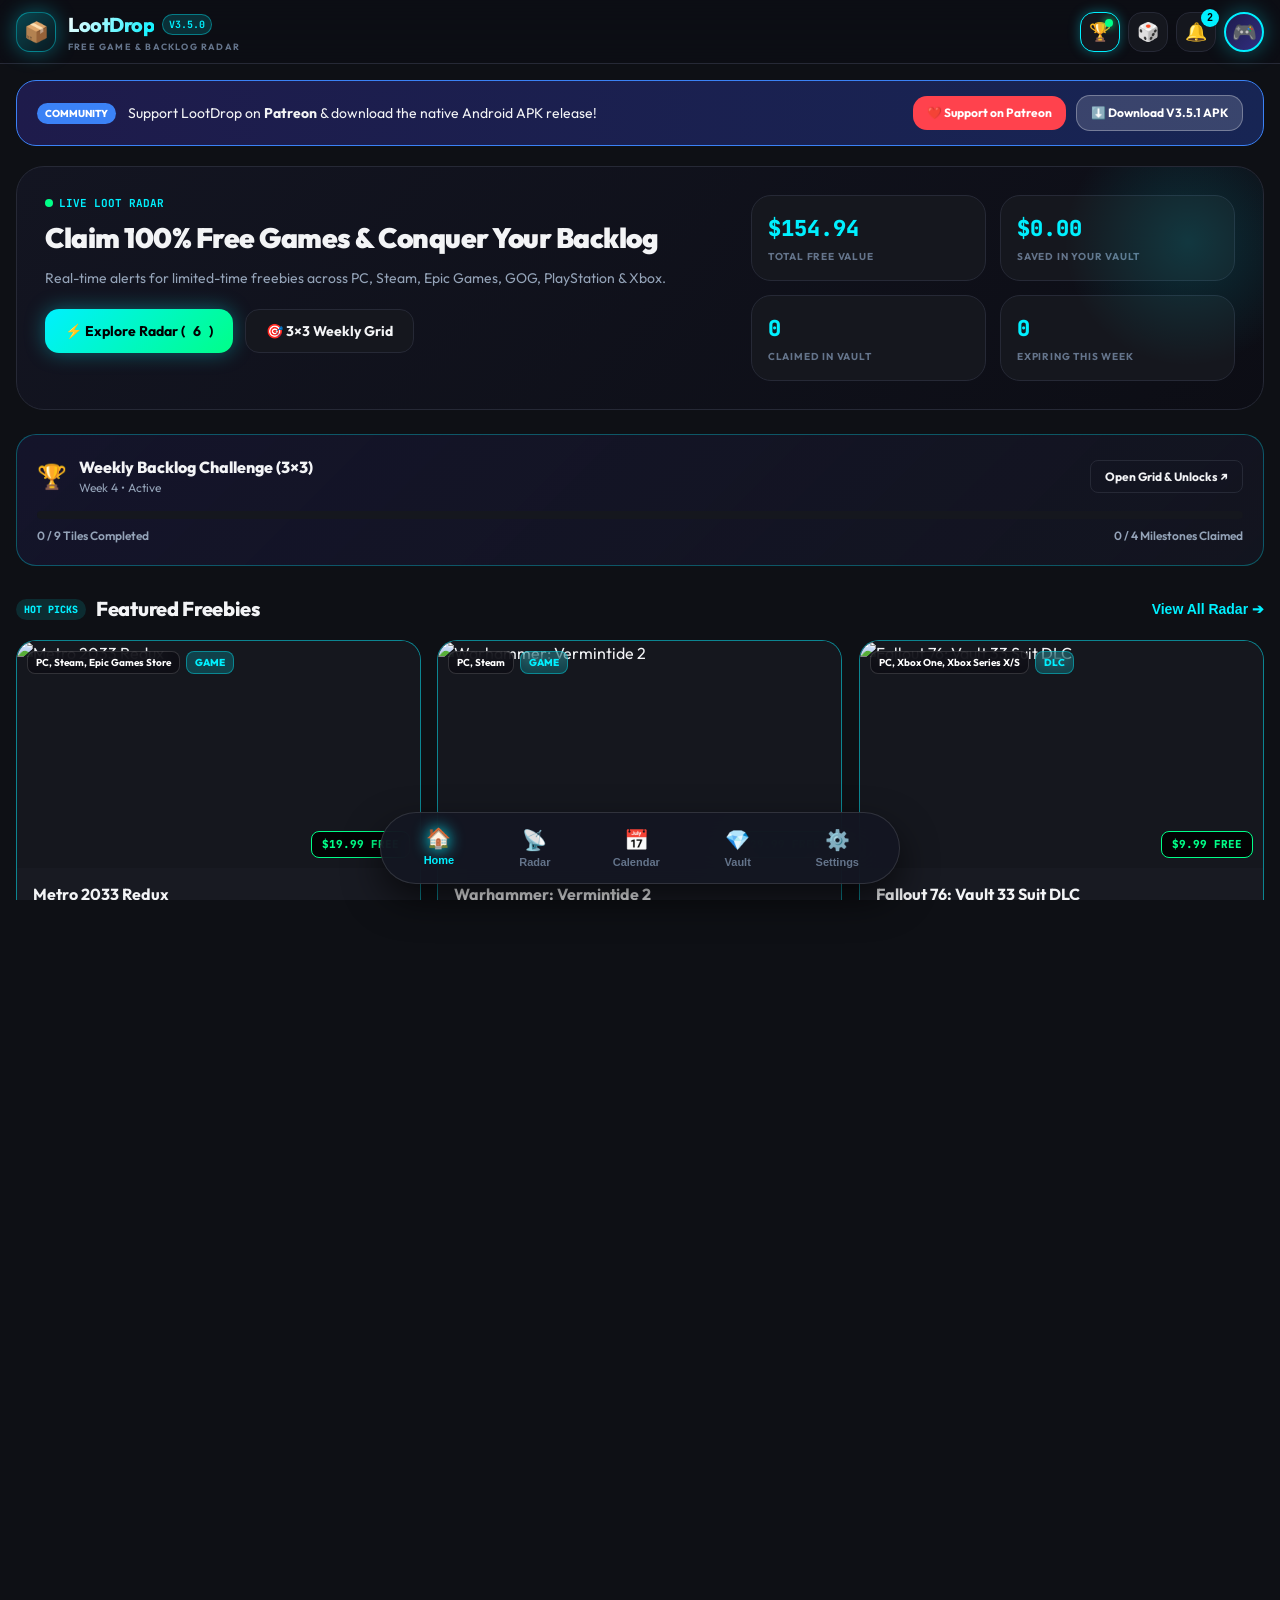
==== docs/index.html @ ffc71ce9 "chore: bump version to 3.5.1 and improve update flow - Update app version to 3.5.1 - Improve GitHub " ====
<!DOCTYPE html>
<html lang="en">
<head>
  <meta charset="UTF-8">
  <meta name="viewport" content="width=device-width, initial-scale=1.0, maximum-scale=1.0, user-scalable=no">
  <title>LootDrop - Free Games & 100% Discount Tracker</title>
  <meta name="description" content="Real-time free game & 100% discount tracker for PC & Console (Steam, Epic Games, GOG, PlayStation, Xbox) with instant claim links, calendar expiration radar, vault library, and 3x3 backlog challenges.">
  <meta name="theme-color" content="#12131C">
  <link rel="icon" href="data:image/svg+xml,<svg xmlns=%22http://www.w3.org/2000/svg%22 viewBox=%220 0 100 100%22><text y=%22.9em%22 font-size=%2290%22>🎁</text></svg>">
  <link rel="manifest" href="manifest.json">
  <link rel="preconnect" href="https://fonts.googleapis.com">
  <link rel="preconnect" href="https://fonts.gstatic.com" crossorigin>
  <link href="https://fonts.googleapis.com/css2?family=Outfit:wght@400;500;600;700;800;900&family=JetBrains+Mono:wght@400;600;700;800&display=swap" rel="stylesheet">
  <link rel="stylesheet" href="styles.css">
</head>
<body class="theme-cyber-cyan bg-dark">

  <!-- Celebration Confetti Canvas -->
  <canvas id="confetti-canvas"></canvas>

  <!-- Notification Permission Prompt Banner -->
  <div class="perm-banner" id="perm-banner" style="display: none;">
    <div class="perm-content">
      <span class="perm-icon">🔔</span>
      <div class="perm-text">
        <strong>Enable Website Drop Alerts</strong>
        <span>Get real-time browser alerts when games become 100% free on Steam, Epic, GOG, PlayStation & Xbox.</span>
      </div>
    </div>
    <div class="perm-actions">
      <button class="btn btn-sm btn-primary" id="btn-enable-web-alerts">Allow Alerts</button>
      <button class="btn btn-sm btn-outline" id="btn-dismiss-perm">Later</button>
    </div>
  </div>

  <!-- Top App Bar -->
  <header class="top-bar">
    <div class="top-bar-inner">
      <div class="brand" id="brand-home-btn" title="LootDrop Home">
        <div class="brand-logo-wrap">
          <span class="brand-icon">📦</span>
          <span class="brand-glow"></span>
        </div>
        <div class="brand-text">
          <div class="brand-title-row">
            <span class="brand-name">LootDrop</span>
            <span class="version-badge">V3.5.0</span>
          </div>
          <span class="brand-sub">FREE GAME & BACKLOG RADAR</span>
        </div>
      </div>

      <div class="top-actions">
        <!-- 3x3 Backlog Challenge Grid Button -->
        <button class="icon-btn pulse-glow" id="btn-open-challenge" title="Weekly 3×3 Backlog Challenge">
          <span class="btn-emoji">🏆</span>
          <span class="badge-dot" id="challenge-badge"></span>
        </button>

        <!-- Backlog Roulette Button -->
        <button class="icon-btn" id="btn-open-roulette" title="Backlog Roulette (Random Game Picker)">
          <span class="btn-emoji">🎲</span>
        </button>

        <!-- Notification Center & Alert Settings -->
        <button class="icon-btn" id="btn-open-notifications" title="Notifications & Alert Settings">
          <span class="btn-emoji">🔔</span>
          <span class="badge-count" id="notif-count">3</span>
        </button>

        <!-- Profile / Trophies Button -->
        <button class="profile-avatar-btn" id="btn-open-profile" title="Player Profile & Trophies">
          <div class="avatar-circle" id="top-avatar-circle">🎮</div>
        </button>
      </div>
    </div>
  </header>

  <!-- Main Content Container -->
  <main class="main-container">

    <!-- TAB 1: HOME -->
    <section class="tab-pane active" id="pane-home">
      <!-- Announcement Banner -->
      <div class="announcement-banner">
        <div class="announcement-content">
          <span class="announcement-tag">COMMUNITY</span>
          <span class="announcement-text">Support LootDrop on <strong>Patreon</strong> & download the native Android APK release!</span>
        </div>
        <div class="announcement-actions">
          <a href="https://www.patreon.com/cw/LootDrop" target="_blank" rel="noopener" class="banner-btn patreon-btn">
            ❤️ Support on Patreon
          </a>
          <a href="https://github.com/BIGBKOG/LootDrop/releases/download/V3.5.1/Lootdrop-V3.5.1.apk" class="banner-btn apk-btn" download>
            ⬇️ Download V3.5.1 APK
          </a>
        </div>
      </div>

      <!-- Hero / Stats Banner -->
      <div class="hero-card">
        <div class="hero-left">
          <div class="hero-eyebrow">
            <span class="live-dot"></span> LIVE LOOT RADAR
          </div>
          <h1 class="hero-title">Claim 100% Free Games & Conquer Your Backlog</h1>
          <p class="hero-desc">Real-time alerts for limited-time freebies across PC, Steam, Epic Games, GOG, PlayStation & Xbox.</p>
          <div class="hero-cta-row">
            <button class="btn btn-primary" id="hero-browse-btn">
              ⚡ Explore Radar (<span id="stat-active-count">...</span>)
            </button>
            <button class="btn btn-secondary" id="hero-challenge-btn">
              🎯 3×3 Weekly Grid
            </button>
          </div>
        </div>
        <div class="hero-stats-grid">
          <div class="stat-box">
            <span class="stat-number" id="stat-total-value">$0.00</span>
            <span class="stat-label">TOTAL FREE VALUE</span>
          </div>
          <div class="stat-box">
            <span class="stat-number" id="stat-vault-saved">$0.00</span>
            <span class="stat-label">SAVED IN YOUR VAULT</span>
          </div>
          <div class="stat-box">
            <span class="stat-number" id="stat-vault-count">0</span>
            <span class="stat-label">CLAIMED IN VAULT</span>
          </div>
          <div class="stat-box">
            <span class="stat-number" id="stat-expiring-soon">0</span>
            <span class="stat-label">EXPIRING THIS WEEK</span>
          </div>
        </div>
      </div>

      <!-- 3x3 Backlog Challenge Mini Widget -->
      <div class="challenge-widget-card" id="home-challenge-widget">
        <div class="widget-header">
          <div class="widget-title-group">
            <span class="widget-icon">🏆</span>
            <div>
              <h3 class="widget-title">Weekly Backlog Challenge (3×3)</h3>
              <p class="widget-subtitle" id="home-challenge-week-label">Week 1 • Active</p>
            </div>
          </div>
          <button class="btn btn-sm btn-outline" id="home-challenge-open-btn">
            Open Grid & Unlocks ↗
          </button>
        </div>
        <div class="mini-grid-progress">
          <div class="progress-bar-wrap">
            <div class="progress-fill" id="home-challenge-progress-fill" style="width: 0%;"></div>
          </div>
          <div class="progress-labels">
            <span id="home-challenge-progress-text">0 / 9 Tiles Completed</span>
            <span id="home-challenge-milestones-text">0 / 4 Milestones Claimed</span>
          </div>
        </div>
      </div>

      <!-- Featured / Top Drops Carousel -->
      <div class="section-header">
        <div class="section-title-wrap">
          <span class="section-badge">HOT PICKS</span>
          <h2 class="section-title">Featured Freebies</h2>
        </div>
        <button class="link-btn" id="view-all-drops-btn">View All Radar ➔</button>
      </div>

      <div class="featured-carousel" id="featured-drops-container">
        <div class="loading-spinner-wrap"><div class="spinner"></div><p>Scanning giveaway feeds...</p></div>
      </div>

      <!-- Steam Library DLC Recommendations Section -->
      <div class="section-header" id="home-dlc-header">
        <div class="section-title-wrap">
          <span class="section-badge dlc-badge">FOR YOUR STEAM GAMES</span>
          <h2 class="section-title">🧩 DLC Picks for Owned Games</h2>
        </div>
        <div class="dlc-header-actions">
          <button class="btn btn-sm btn-outline" id="btn-home-dlc-scan" style="display: none;">🔄 Scan</button>
          <button class="link-btn" id="btn-home-dlc-see-all" style="display: none;">See All ➔</button>
        </div>
      </div>
      <div id="home-dlc-container" class="home-dlc-container"></div>

      <!-- Fresh Drops Section -->
      <div class="section-header">
        <div class="section-title-wrap">
          <span class="section-badge">NEW DROPS</span>
          <h2 class="section-title">Recently Added</h2>
        </div>
      </div>
      <div class="drops-grid" id="home-recent-drops-container"></div>
    </section>

    <!-- TAB 2: DISCOVER / RADAR -->
    <section class="tab-pane" id="pane-discover">
      <div class="radar-controls">
        <!-- Search Bar -->
        <div class="search-bar-wrap">
          <span class="search-icon">🔍</span>
          <input type="text" id="radar-search-input" class="search-input" placeholder="Search by game title, publisher, DLC...">
          <button class="clear-search-btn" id="clear-search-btn" style="display: none;">✕</button>
        </div>

        <!-- Platform Filter Chips -->
        <div class="filter-chips-scroll" id="platform-chips">
          <button class="filter-chip active" data-platform="all">🌐 All Platforms</button>
          <button class="filter-chip" data-platform="steam">🎮 Steam</button>
          <button class="filter-chip" data-platform="epic-games-store">⚡ Epic Games</button>
          <button class="filter-chip" data-platform="gog">🔮 GOG</button>
          <button class="filter-chip" data-platform="ps4,ps5">🕹️ PlayStation</button>
          <button class="filter-chip" data-platform="xbox-one,xbox-series-xs">💚 Xbox</button>
          <button class="filter-chip" data-platform="itchio">👾 Itch.io</button>
          <button class="filter-chip" data-platform="ubisoft">⚜️ Ubisoft</button>
          <button class="filter-chip" data-platform="pc">💻 PC Digital</button>
        </div>

        <!-- Secondary Filters Row -->
        <div class="filter-secondary-row">
          <div class="select-group">
            <label for="filter-type">Type:</label>
            <select id="filter-type" class="custom-select">
              <option value="all">All Types</option>
              <option value="game">Full Games Only</option>
              <option value="loot">DLC & In-Game Loot</option>
              <option value="beta">Beta / Early Access</option>
            </select>
          </div>

          <div class="select-group">
            <label for="sort-by">Sort By:</label>
            <select id="sort-by" class="custom-select">
              <option value="date">Newest First</option>
              <option value="value">Highest Worth ($)</option>
              <option value="popularity">Most Popular</option>
              <option value="alphabetical">Title (A–Z)</option>
            </select>
          </div>

          <div class="view-mode-toggle">
            <button class="view-btn active" id="btn-view-grid" title="Grid View">🔲</button>
            <button class="view-btn" id="btn-view-list" title="List View">☰</button>
          </div>
        </div>
      </div>

      <!-- Radar Deals Grid -->
      <div class="radar-results-info">
        <span id="radar-count-label">Scanning free giveaways...</span>
      </div>
      <div class="drops-grid" id="radar-drops-container"></div>
    </section>

    <!-- TAB 3: CALENDAR / EXPIRATION RADAR -->
    <section class="tab-pane" id="pane-calendar">
      <div class="calendar-hero">
        <div class="calendar-hero-content">
          <span class="section-badge">TIMELINE RADAR</span>
          <h2 class="section-title">Giveaway Expiration Radar</h2>
          <p class="section-desc">Keep track of drop closing dates so you never let a free game or DLC slip away.</p>
        </div>
      </div>

      <div class="calendar-groups" id="calendar-groups-container"></div>
    </section>

    <!-- TAB 4: VAULT / CLAIMED -->
    <section class="tab-pane" id="pane-vault">
      <div class="vault-hero">
        <div class="vault-stats-summary">
          <div class="vault-stat">
            <span class="vault-stat-val" id="vault-total-count">0</span>
            <span class="vault-stat-lbl">GAMES IN VAULT</span>
          </div>
          <div class="vault-stat">
            <span class="vault-stat-val" id="vault-saved-val">$0.00</span>
            <span class="vault-stat-lbl">TOTAL VALUE CLAIMED</span>
          </div>
          <div class="vault-stat">
            <span class="vault-stat-val" id="vault-beaten-count">0</span>
            <span class="vault-stat-lbl">BEATEN / FINISHED</span>
          </div>
        </div>

        <div class="vault-action-bar">
          <!-- Play Status Filter Chips -->
          <div class="filter-chips-scroll" id="vault-status-chips">
            <button class="filter-chip active" data-status="all">All Items</button>
            <button class="filter-chip" data-status="backlog">⏳ Backlog</button>
            <button class="filter-chip" data-status="playing">🎮 Playing</button>
            <button class="filter-chip" data-status="beaten">👑 Beaten</button>
            <button class="filter-chip" data-status="dropped">⏸️ Paused</button>
          </div>

          <div class="vault-secondary-actions">
            <button class="btn btn-sm btn-dlc" id="btn-open-dlc-hub">
              🧩 DLC Picks <span class="dlc-count-pill" id="vault-dlc-count" style="display: none;">0</span>
            </button>
            <button class="btn btn-sm btn-outline" id="btn-sync-steam">
              🔄 Sync Steam
            </button>
            <button class="btn btn-sm btn-outline" id="btn-spin-roulette">
              🎲 Roulette
            </button>
          </div>
        </div>

        <div class="vault-mode-tabs" id="vault-mode-tabs">
          <button class="vault-mode-btn active" data-mode="vault">💎 Claimed Vault</button>
          <button class="vault-mode-btn" data-mode="steam">🎮 Steam Library (<span id="vault-steam-count">0</span>)</button>
        </div>
      </div>

      <!-- Vault Items Grid -->
      <div class="drops-grid" id="vault-items-container"></div>
    </section>

    <!-- TAB 5: SETTINGS & THEMES -->
    <section class="tab-pane" id="pane-settings">
      <div class="settings-container">
        <div class="section-header">
          <div class="section-title-wrap">
            <span class="section-badge">PREFERENCES</span>
            <h2 class="section-title">Settings & Customization</h2>
          </div>
        </div>

        <!-- Background Mode (Dark / AMOLED / Light) -->
        <div class="settings-card">
          <h3 class="settings-card-title">🌓 Background Display Mode</h3>
          <p class="settings-card-sub">Select your display contrast and dark mode behavior.</p>
          <div class="bg-mode-row" id="bg-mode-options">
            <button class="bg-mode-btn active" data-bg="bg-dark">
              🌙 Dark Gaming
            </button>
            <button class="bg-mode-btn" data-bg="bg-amoled">
              🖤 AMOLED Black
            </button>
            <button class="bg-mode-btn" data-bg="bg-light">
              ☀️ Clean Light
            </button>
          </div>
        </div>

        <!-- 19 Full Accent Themes (Grouped by Category) -->
        <div class="settings-card">
          <div class="card-title-header">
            <div>
              <h3 class="settings-card-title">🎨 Accent Theme Catalog (19 Themes)</h3>
              <p class="settings-card-sub">Choose your signature gaming color palette from the official LootDrop collection.</p>
            </div>
            <span class="badge-pill" id="current-theme-badge">Cyber Cyan</span>
          </div>

          <!-- Theme Category Tabs -->
          <div class="theme-category-tabs" id="theme-cat-tabs">
            <button class="theme-cat-tab active" data-cat="all">All (19)</button>
            <button class="theme-cat-tab" data-cat="gaming">Gaming (6)</button>
            <button class="theme-cat-tab" data-cat="cyber">Cyber (5)</button>
            <button class="theme-cat-tab" data-cat="vault">Vault (5)</button>
            <button class="theme-cat-tab" data-cat="rewards">Rewards (3)</button>
          </div>

          <!-- 19 Theme Buttons Grid -->
          <div class="theme-options-grid" id="full-theme-grid">
            <!-- Rendered via JS -->
          </div>
        </div>

        <!-- Website Drop Alerts & Notification Config -->
        <div class="settings-card highlight-card">
          <div class="card-title-header">
            <div>
              <h3 class="settings-card-title">🔔 Website Drop Alerts & Notifications</h3>
              <p class="settings-card-sub">Configure browser alerts, audio chimes, and giveaway filter thresholds.</p>
            </div>
            <button class="btn btn-sm btn-primary" id="btn-open-alerts-sheet">
              ⚙️ Alert Settings
            </button>
          </div>
          <div class="alert-quick-toggles">
            <label class="toggle-row">
              <input type="checkbox" id="toggle-audio-chime" checked>
              <span class="toggle-label">🎵 Play Gamer Sound Chime on New Drop</span>
            </label>
            <label class="toggle-row">
              <input type="checkbox" id="toggle-desktop-alerts" checked>
              <span class="toggle-label">🖥️ Desktop / Mobile Browser Alerts</span>
            </label>
            <label class="toggle-row">
              <input type="checkbox" id="toggle-ending-soon-alerts" checked>
              <span class="toggle-label">⏳ Alert When Deals Expire in &lt;24h</span>
            </label>
          </div>
          <div class="test-chime-row">
            <button class="btn btn-sm btn-outline" id="btn-test-chime">
              🔊 Test Sound Chime
            </button>
            <button class="btn btn-sm btn-outline" id="btn-test-notification">
              🚨 Trigger Test Drop Alert
            </button>
          </div>
        </div>

        <!-- Steam 64 ID Integration -->
        <div class="settings-card">
          <h3 class="settings-card-title">🎮 Steam 64 ID Integration</h3>
          <p class="settings-card-sub">
            Link your Steam account to synchronize library statistics and complete 3×3 challenge grid tiles.
            Need your Steam 64 ID? Look it up quickly at 
            <a href="https://www.steamid64.net" target="_blank" rel="noopener" class="text-link">steamid64.net ↗</a>.
          </p>
          <div class="steam-input-row">
            <input type="text" id="steam-id-input" class="custom-input" placeholder="e.g. 76561198000000000 or custom vanity URL">
            <button class="btn btn-primary" id="btn-save-steam-id">Save & Sync</button>
          </div>
          <p class="input-hint" id="steam-status-hint">Steam status: Not linked</p>
        </div>

        <!-- Cloud Backup / Restore -->
        <div class="settings-card">
          <h3 class="settings-card-title">☁️ Backup & Export</h3>
          <p class="settings-card-sub">Export your LootDrop Vault, 3×3 challenge progress, and settings to JSON, or restore an existing backup.</p>
          <div class="backup-btn-row">
            <button class="btn btn-outline" id="btn-export-backup">💾 Export Backup (JSON)</button>
            <label class="btn btn-outline file-label">
              📂 Restore Backup
              <input type="file" id="backup-file-input" accept=".json" style="display: none;">
            </label>
            <button class="btn btn-danger-outline" id="btn-clear-vault">🗑️ Clear Vault</button>
          </div>
        </div>

        <!-- LootDrop App Community Rating & Reviews -->
        <div class="settings-card highlight-gold-border">
          <div class="settings-card-header-row">
            <div>
              <span class="badge-type gold-badge">COMMUNITY REVIEWS</span>
              <h3 class="settings-card-title">⭐ LootDrop App Rating & Community Reviews</h3>
            </div>
            <div class="app-rating-big-badge">
              <span class="big-score-val" id="settings-app-score">5.0</span>
              <span class="big-score-stars" id="settings-app-stars">★★★★★</span>
            </div>
          </div>
          <p class="settings-card-sub" id="settings-app-count-label">
            Real community reviews from fellow gamers and freebie hunters, hosted publicly on Cloudflare R2.
          </p>
          <div class="settings-btn-row">
            <button class="btn btn-gold-gradient" id="btn-rate-lootdrop-app">
              ⭐ Rate LootDrop App
            </button>
            <button class="btn btn-outline" id="btn-view-app-reviews">
              💬 View All Reviews (<span id="settings-app-reviews-count">0</span>)
            </button>
          </div>
          <div class="app-reviews-preview-list" id="settings-app-reviews-preview" style="display: none; margin-top: 14px;">
            <!-- Rendered by JS -->
          </div>
        </div>

        <!-- Community & Support -->
        <div class="settings-card">
          <h3 class="settings-card-title">💖 LootDrop Community & Releases</h3>
          <p class="settings-card-sub">Support the creator, download mobile APK releases, and track F-Droid updates.</p>
          <div class="settings-links-list">
            <a href="https://www.patreon.com/cw/LootDrop" target="_blank" rel="noopener" class="settings-link-item">
              <span class="link-icon">❤️</span>
              <div class="link-info">
                <strong>LootDrop Patreon</strong>
                <span>Support development & get exclusive backer perks</span>
              </div>
              <span class="link-arrow">↗</span>
            </a>
            <a href="https://github.com/BIGBKOG/LootDrop/releases" target="_blank" rel="noopener" class="settings-link-item">
              <span class="link-icon">📦</span>
              <div class="link-info">
                <strong>GitHub Releases & APK Downloads</strong>
                <span>Latest release: LootDrop V3.5.1 (Build 51)</span>
              </div>
              <span class="link-arrow">↗</span>
            </a>
            <div class="settings-link-item fdroid-item">
              <span class="link-icon">🤖</span>
              <div class="link-info">
                <strong>F-Droid Store</strong>
                <span>Loot Drop is coming to F-Droid in January!</span>
              </div>
              <span class="badge-pill">Coming Soon</span>
            </div>
          </div>
        </div>

        <!-- About LootDrop & Credits -->
        <div class="settings-card about-credits-card" id="settings-about-section">
          <div class="settings-card-header-row">
            <div>
              <span class="badge-type">ABOUT &amp; CREDITS</span>
              <h3 class="settings-card-title">ℹ️ About LootDrop &amp; Credits</h3>
              <p class="settings-card-sub">Creator attribution, powered-by APIs, open-source tech stack &amp; project info.</p>
            </div>
          </div>

          <div class="about-hero-box">
            <div class="about-hero-top">
              <div class="about-app-mark">📦</div>
              <div class="about-app-meta">
                <div class="about-app-title-row">
                  <strong>LootDrop</strong>
                  <span class="badge-pill">Web V3.5.0</span>
                  <span class="badge-pill">App V3.5.1 (Build 51)</span>
                </div>
                <p>Built to track 100% free games, limited-time DLC giveaways, Steam library stats, OSTs, and weekly 3×3 backlog challenges with zero ads and zero tracking.</p>
              </div>
            </div>
            <div class="about-pills-row">
              <span class="about-pill-tag green">✓ Pure AOSP App</span>
              <span class="about-pill-tag primary">Zero Ads</span>
              <span class="about-pill-tag cyan">Open Source</span>
            </div>
            <div class="about-hero-actions">
              <a href="https://github.com/BIGBKOG/LootDrop" target="_blank" rel="noopener" class="btn btn-sm btn-outline">
                💻 GitHub Repo ↗
              </a>
              <a href="https://github.com/BIGBKOG/LootDrop/releases" target="_blank" rel="noopener" class="btn btn-sm btn-outline">
                📦 Latest APK Release ↗
              </a>
            </div>
          </div>

          <div class="about-group-heading">👥 CREATOR &amp; CONTRIBUTORS</div>
          <div class="settings-links-list about-list">
            <a href="https://github.com/BIGBKOG" target="_blank" rel="noopener" class="settings-link-item">
              <span class="link-icon">🧑‍💻</span>
              <div class="link-info">
                <div class="credit-title-row">
                  <strong>BIGBKOG</strong>
                  <span class="credit-badge">CREATOR</span>
                </div>
                <span class="credit-role">Creator, Lead Developer &amp; Maintainer</span>
                <span>Original concept, Kotlin/Jetpack Compose Android app, GitHub Pages Web Edition, release management &amp; feature design.</span>
              </div>
              <span class="link-arrow">↗</span>
            </a>

            <a href="https://www.patreon.com/cw/LootDrop" target="_blank" rel="noopener" class="settings-link-item">
              <span class="link-icon">💖</span>
              <div class="link-info">
                <div class="credit-title-row">
                  <strong>Community Contributors &amp; Patreon Supporters</strong>
                  <span class="credit-badge">COMMUNITY</span>
                </div>
                <span class="credit-role">Testers, Reviewers &amp; Backers</span>
                <span>Everyone testing builds, reporting bugs, submitting community reviews, and supporting LootDrop on Patreon.</span>
              </div>
              <span class="link-arrow">↗</span>
            </a>
          </div>

          <div class="about-group-heading">🔌 POWERED BY APIS &amp; SERVICES</div>
          <div class="settings-links-list about-list">
            <a href="https://www.gamerpower.com/api-read" target="_blank" rel="noopener" class="settings-link-item">
              <span class="link-icon">🎮</span>
              <div class="link-info">
                <div class="credit-title-row">
                  <strong>GamerPower API</strong>
                  <span class="credit-badge">CORE API</span>
                </div>
                <span class="credit-role">Primary Giveaways &amp; Free Loot Feed</span>
                <span>Real-time 100% free game, DLC, and loot drop tracking across PC, Steam, Epic Games, GOG, PlayStation, Xbox &amp; mobile.</span>
              </div>
              <span class="link-arrow">↗</span>
            </a>

            <a href="https://apidocs.cheapshark.com/" target="_blank" rel="noopener" class="settings-link-item">
              <span class="link-icon">🏷️</span>
              <div class="link-info">
                <div class="credit-title-row">
                  <strong>CheapShark API</strong>
                  <span class="credit-badge">DEALS API</span>
                </div>
                <span class="credit-role">Storefront Deals &amp; Price Comparisons</span>
                <span>Cross-store price lookups, retail savings comparisons, and deal tracking across major digital PC storefronts.</span>
              </div>
              <span class="link-arrow">↗</span>
            </a>

            <a href="https://store.steampowered.com/" target="_blank" rel="noopener" class="settings-link-item">
              <span class="link-icon">🚂</span>
              <div class="link-info">
                <div class="credit-title-row">
                  <strong>Steam Web &amp; Storefront API</strong>
                  <span class="credit-badge">STEAM</span>
                </div>
                <span class="credit-role">Library Sync, Achievements &amp; DLC Radar</span>
                <span>Owned Steam games lookup, library sync, storefront metadata, and personalized DLC recommendations.</span>
              </div>
              <span class="link-arrow">↗</span>
            </a>

            <a href="https://musicbrainz.org/" target="_blank" rel="noopener" class="settings-link-item">
              <span class="link-icon">💿</span>
              <div class="link-info">
                <div class="credit-title-row">
                  <strong>MusicBrainz, Discogs &amp; Spotify APIs</strong>
                  <span class="credit-badge">OST DATA</span>
                </div>
                <span class="credit-role">Official Soundtrack (OST) Discovery</span>
                <span>Album metadata, tracklists, release years, and soundtrack streaming links in the LootDrop Android app.</span>
              </div>
              <span class="link-arrow">↗</span>
            </a>

            <a href="https://www.cloudflare.com/" target="_blank" rel="noopener" class="settings-link-item">
              <span class="link-icon">☁️</span>
              <div class="link-info">
                <div class="credit-title-row">
                  <strong>Cloudflare Workers / R2 &amp; Supabase</strong>
                  <span class="credit-badge">CLOUD</span>
                </div>
                <span class="credit-role">Community Reviews &amp; Optional Vault Sync</span>
                <span>Public community reviews storage and optional encrypted account backup sync across devices.</span>
              </div>
              <span class="link-arrow">↗</span>
            </a>

            <a href="https://github.com/BIGBKOG/LootDrop/releases" target="_blank" rel="noopener" class="settings-link-item">
              <span class="link-icon">🚀</span>
              <div class="link-info">
                <div class="credit-title-row">
                  <strong>GitHub Releases &amp; Pages</strong>
                  <span class="credit-badge">UPDATES</span>
                </div>
                <span class="credit-role">In-App Updater &amp; Web App Hosting</span>
                <span>Public release feed checking, Android APK distribution, and hosting for the LootDrop Web Edition.</span>
              </div>
              <span class="link-arrow">↗</span>
            </a>
          </div>

          <div class="about-group-heading">🧱 TECH STACK &amp; OPEN SOURCE</div>
          <div class="settings-links-list about-list">
            <div class="settings-link-item static-credit-item">
              <span class="link-icon">🌐</span>
              <div class="link-info">
                <div class="credit-title-row">
                  <strong>Web Edition Stack (HTML5, CSS3, Vanilla JS &amp; PWA)</strong>
                  <span class="credit-badge">WEB</span>
                </div>
                <span class="credit-role">Responsive Web App &amp; Browser Radar</span>
                <span>Zero-framework client with 19 themes, browser drop alerts, Steam DLC scanner &amp; 3×3 backlog challenge.</span>
              </div>
            </div>

            <div class="settings-link-item static-credit-item">
              <span class="link-icon">📱</span>
              <div class="link-info">
                <div class="credit-title-row">
                  <strong>Android App Stack (Kotlin, Jetpack Compose M3, Room, Retrofit &amp; Coil)</strong>
                  <span class="credit-badge">ANDROID</span>
                </div>
                <span class="credit-role">Native Material 3 Expressive Client</span>
                <span>Edge-to-edge UI, custom font importer, offline Room caching, home screen widgets &amp; background alerts.</span>
              </div>
            </div>

            <a href="https://github.com/BIGBKOG/LootDrop/blob/main/LICENSE" target="_blank" rel="noopener" class="settings-link-item">
              <span class="link-icon">⚖️</span>
              <div class="link-info">
                <div class="credit-title-row">
                  <strong>Open-Source Project License</strong>
                  <span class="credit-badge">LICENSE</span>
                </div>
                <span class="credit-role">Repository Licensing &amp; Terms</span>
                <span>View the LootDrop repository LICENSE file and third-party open-source attributions on GitHub.</span>
              </div>
              <span class="link-arrow">↗</span>
            </a>
          </div>
        </div>

        <!-- Dedicated Patreon Support Circle & Button (Bottom of Settings) -->
        <div class="patreon-support-footer-card">
          <div class="patreon-circle-logo">
            <span class="patreon-p">P</span>
          </div>
          <div class="patreon-footer-text">
            <h4>Be Part of the Community!</h4>
            <p>Help support LootDrop on Patreon & get exclusive backer updates</p>
          </div>
          <a href="https://www.patreon.com/cw/LootDrop" target="_blank" rel="noopener" class="btn btn-patreon-pill">
            Support ❤️
          </a>
        </div>
      </div>
    </section>
  </main>

  <!-- Floating Expressive Bottom Navigation Bar -->
  <nav class="floating-nav-bar">
    <button class="nav-item active" data-tab="pane-home">
      <span class="nav-icon">🏠</span>
      <span class="nav-label">Home</span>
    </button>
    <button class="nav-item" data-tab="pane-discover">
      <span class="nav-icon">📡</span>
      <span class="nav-label">Radar</span>
    </button>
    <button class="nav-item" data-tab="pane-calendar">
      <span class="nav-icon">📅</span>
      <span class="nav-label">Calendar</span>
    </button>
    <button class="nav-item" data-tab="pane-vault">
      <span class="nav-icon">💎</span>
      <span class="nav-label">Vault</span>
      <span class="nav-dot" id="vault-nav-dot" style="display: none;"></span>
    </button>
    <button class="nav-item" data-tab="pane-settings">
      <span class="nav-icon">⚙️</span>
      <span class="nav-label">Settings</span>
    </button>
  </nav>

  <!-- MODAL: 3x3 Backlog Challenge Grid -->
  <div class="modal-overlay" id="modal-challenge">
    <div class="modal-card challenge-modal-card">
      <div class="modal-header">
        <div class="modal-title-group">
          <span class="modal-badge">GAMIFIED BACKLOG CLEARING</span>
          <h2 class="modal-title">3×3 Weekly Backlog Grid</h2>
          <p class="modal-subtitle" id="modal-week-title">Week 1 (Nov 9 – Nov 15)</p>
        </div>
        <button class="close-modal-btn" id="close-challenge-btn">✕</button>
      </div>

      <div class="modal-body">
        <!-- Week Navigation -->
        <div class="week-nav-bar">
          <button class="week-nav-btn" id="btn-prev-week" title="Previous Week">◀ Previous</button>
          <div class="week-display" id="week-display-badge">Week 1 (Active)</div>
          <button class="week-nav-btn" id="btn-next-week" title="Next Week (Max 2 weeks forward)">Next (Preview) ▶</button>
        </div>

        <!-- Manual Unlock Warning / Status Bar -->
        <div class="manual-unlock-status" id="manual-unlock-status-bar">
          <span class="unlock-counter-icon">🔑</span>
          <span id="manual-unlock-text">Manual Overrides Remaining: <strong>2 / 2</strong></span>
          <span class="unlock-tooltip-hint" title="You can manually unlock up to 2 tiles per week if a game doesn't track achievements or was played offline. Unchecking recycles your slot!">ℹ️ Rule</span>
        </div>

        <!-- 3x3 Tiles Grid -->
        <div class="challenge-grid-3x3" id="challenge-grid-container"></div>

        <!-- Milestone Rewards Section -->
        <div class="milestones-section">
          <div class="milestones-header">
            <h3>🎁 Milestone Rewards</h3>
            <span class="milestone-badge" id="milestones-count-badge">0 / 4 Claimed</span>
          </div>
          <p class="milestones-desc">Complete rows, columns, or a full blackout to earn exclusive cosmetic trophies and in-app themes!</p>
          <div class="milestones-list" id="milestones-list-container"></div>
        </div>
      </div>
    </div>
  </div>

  <!-- MODAL: Detailed Alert Settings Sheet (Replica of NotificationSettingsSheet.kt) -->
  <div class="modal-overlay" id="modal-alert-settings">
    <div class="modal-card notif-settings-modal-card">
      <div class="modal-header">
        <div class="modal-title-group">
          <span class="modal-badge">ALERTS CONFIGURATION</span>
          <h2 class="modal-title">🔔 Notification & Drop Alerts</h2>
          <p class="modal-subtitle">Customize which free drops notify you and how alerts sound.</p>
        </div>
        <button class="close-modal-btn" id="close-alert-settings-btn">✕</button>
      </div>

      <div class="modal-body">
        <!-- Master Alert Switch -->
        <div class="sheet-toggle-card">
          <div class="toggle-meta">
            <strong>Enable Website Drop Alerts</strong>
            <span>Receive notifications for free games and giveaways</span>
          </div>
          <label class="switch-toggle">
            <input type="checkbox" id="master-alert-toggle" checked>
            <span class="switch-slider"></span>
          </label>
        </div>

        <!-- Platform Notification Filters -->
        <div class="sheet-section-title">PLATFORM ALERTS</div>
        <div class="platform-toggles-grid">
          <label class="toggle-chip active">
            <input type="checkbox" id="alert-plat-steam" checked> 🎮 Steam
          </label>
          <label class="toggle-chip active">
            <input type="checkbox" id="alert-plat-epic" checked> ⚡ Epic Games
          </label>
          <label class="toggle-chip active">
            <input type="checkbox" id="alert-plat-gog" checked> 🔮 GOG
          </label>
          <label class="toggle-chip active">
            <input type="checkbox" id="alert-plat-ps" checked> 🕹️ PlayStation
          </label>
          <label class="toggle-chip active">
            <input type="checkbox" id="alert-plat-xbox" checked> 💚 Xbox
          </label>
          <label class="toggle-chip active">
            <input type="checkbox" id="alert-plat-nintendo" checked> 🔴 Nintendo
          </label>
        </div>

        <!-- Filters & Thresholds -->
        <div class="sheet-section-title">DEAL CRITERIA & TIMING</div>
        <div class="sheet-options-list">
          <label class="sheet-option-row">
            <div>
              <strong>Full Games Only</strong>
              <span>Filter out DLC, cosmetic packs, and beta codes</span>
            </div>
            <input type="checkbox" id="alert-filter-games-only">
          </label>
          <label class="sheet-option-row">
            <div>
              <strong>High-Value Drops ($20+ Only)</strong>
              <span>Only trigger alerts for AAA and high value games</span>
            </div>
            <input type="checkbox" id="alert-filter-high-value">
          </label>
          <label class="sheet-option-row">
            <div>
              <strong>Expiring Deal Radar (<24 Hours)</strong>
              <span>Send urgency reminders before free deals expire</span>
            </div>
            <input type="checkbox" id="alert-filter-expiring" checked>
          </label>
          <label class="sheet-option-row">
            <div>
              <strong>Play Chime Sound</strong>
              <span>Synthesizes a pleasant gaming chime on alert</span>
            </div>
            <input type="checkbox" id="alert-filter-sound" checked>
          </label>
        </div>

        <div class="sheet-actions-row">
          <button class="btn btn-primary" id="btn-save-alert-settings">Save Alert Preferences</button>
          <button class="btn btn-outline" id="btn-fire-test-alert">🚨 Send Test Alert</button>
        </div>
      </div>
    </div>
  </div>

  <!-- MODAL: Notification Center / Inbox -->
  <div class="modal-overlay" id="modal-notifications">
    <div class="modal-card notif-modal-card">
      <div class="modal-header">
        <div class="modal-title-group">
          <span class="modal-badge">INBOX & HISTORY</span>
          <h2 class="modal-title">🔔 Drop Alerts & History</h2>
        </div>
        <button class="close-modal-btn" id="close-notif-btn">✕</button>
      </div>
      <div class="modal-body">
        <div class="notif-actions-row">
          <button class="btn btn-sm btn-outline" id="btn-settings-notif">⚙️ Alert Settings</button>
          <button class="btn btn-sm btn-outline" id="btn-mark-all-read">Mark All Read</button>
          <button class="btn btn-sm btn-outline" id="btn-clear-notifs">Clear History</button>
        </div>
        <div class="notif-list" id="notif-list-container"></div>
      </div>
    </div>
  </div>

  <!-- MODAL: Giveaway Detail Dialog -->
  <div class="modal-overlay" id="modal-giveaway-detail">
    <div class="modal-card detail-modal-card">
      <div class="modal-header image-header">
        <img src="" alt="Game Banner" class="detail-banner-img" id="detail-banner-img">
        <button class="close-modal-btn floating-close" id="close-detail-btn">✕</button>
      </div>
      <div class="modal-body detail-modal-body">
        <div class="detail-top-info">
          <div class="detail-badges-row">
            <span class="badge-platform" id="detail-platform">Steam</span>
            <span class="badge-type" id="detail-type">GAME</span>
            <span class="badge-price" id="detail-worth">$19.99 FREE</span>
            <span class="metacritic-badge" id="detail-metacritic" style="display: none;">88</span>
          </div>
          <h2 class="detail-title" id="detail-title">Game Title</h2>
          <div class="detail-timer-row">
            <span class="timer-icon">⏳</span>
            <span id="detail-expiration">Ends in 3 days</span>
          </div>
        </div>

        <div class="detail-instructions-box">
          <h4>How to Claim:</h4>
          <p id="detail-instructions">Follow the store link and add to your library.</p>
        </div>

        <div class="detail-description-box">
          <h4>Description:</h4>
          <p id="detail-description">Game details will appear here.</p>
        </div>

        <!-- Prominent Ownership Banner Pill -->
        <div class="ownership-pill-banner" id="detail-ownership-banner" style="display: none;">
          <div class="ownership-pill-icon" id="detail-ownership-icon">🎮</div>
          <div class="ownership-pill-content">
            <strong class="ownership-pill-title" id="detail-ownership-title">YOU ALREADY HAVE THIS</strong>
            <span class="ownership-pill-subtitle" id="detail-ownership-subtitle">Found in your library</span>
          </div>
        </div>

        <div class="detail-actions-bar">
          <a href="#" target="_blank" rel="noopener" class="btn btn-primary btn-claim" id="detail-claim-link">
            🚀 Claim on Store ↗
          </a>
          <button class="btn btn-secondary" id="detail-vault-toggle">
            📥 Add to Vault
          </button>
          <button class="btn btn-outline" id="detail-share-btn">
            🔗 Share Deal
          </button>
        </div>

        <!-- PUBLIC COMMUNITY REVIEWS SECTION (CLOUDFLARE R2) -->
        <div class="detail-reviews-section" id="detail-reviews-section">
          <div class="reviews-header-row">
            <div class="reviews-title-group">
              <span class="reviews-section-badge">★ PUBLIC REVIEWS</span>
              <h4 class="reviews-heading">Community Reviews <span class="reviews-storage-tag">Cloudflare R2</span></h4>
            </div>
            <button class="btn btn-sm btn-gold" id="btn-open-write-review">
              ✍️ Leave Review
            </button>
          </div>

          <div class="reviews-summary-card" id="detail-reviews-summary">
            <div class="reviews-score-block">
              <span class="reviews-big-score" id="detail-reviews-avg-score">5.0</span>
              <div class="reviews-stars-group">
                <div class="stars-row" id="detail-reviews-stars">★★★★★</div>
                <span class="reviews-count-text" id="detail-reviews-count-label">Based on community reviews</span>
              </div>
            </div>
          </div>

          <div class="reviews-list-container" id="detail-reviews-list">
            <!-- Reviews populated by JS -->
          </div>
        </div>
      </div>
    </div>
  </div>

  <!-- MODAL: Leave a Public Review -->
  <div class="modal-overlay" id="modal-write-review">
    <div class="modal-card write-review-modal-card">
      <div class="modal-header">
        <div class="modal-title-group">
          <span class="modal-badge gold-badge">COMMUNITY REVIEW</span>
          <h2 class="modal-title">Leave a Public Review</h2>
          <p class="modal-subtitle" id="write-review-game-title">Game Title</p>
        </div>
        <button class="close-modal-btn" id="close-write-review-btn">✕</button>
      </div>
      <div class="modal-body write-review-body">
        <div class="review-target-switcher" id="review-target-switcher">
          <button type="button" class="review-target-btn active" id="btn-target-game">🎮 Review Game</button>
          <button type="button" class="review-target-btn" id="btn-target-app">⭐ Rate LootDrop App</button>
        </div>

        <div class="star-rating-selector" id="write-review-star-selector">
          <span class="star-btn active" data-star="1">★</span>
          <span class="star-btn active" data-star="2">★</span>
          <span class="star-btn active" data-star="3">★</span>
          <span class="star-btn active" data-star="4">★</span>
          <span class="star-btn active" data-star="5">★</span>
        </div>
        <div class="star-rating-label" id="write-review-rating-label">5 - Pure Masterpiece! Must Play!</div>

        <div class="form-group">
          <label for="review-input-title">Review Headline</label>
          <input type="text" id="review-input-title" class="form-input" placeholder="e.g. Unbelievable gameplay & graphics!">
        </div>

        <div class="form-group">
          <label for="review-input-comment">Detailed Thoughts</label>
          <textarea id="review-input-comment" class="form-textarea" rows="3" placeholder="Share your experience, performance, story, or gameplay tips..."></textarea>
        </div>

        <div class="form-group">
          <label for="review-input-author">Your Gamer Tag / Name</label>
          <input type="text" id="review-input-author" class="form-input" placeholder="e.g. CyberGamer99">
        </div>

        <div class="review-cloud-notice">
          ☁️ Published publicly to Cloudflare R2 object storage. Synced live across Android and Web. Respectful language only (no swears, slurs, addresses, or phone numbers).
        </div>

        <div class="review-moderation-error" id="review-moderation-error" role="alert" style="display: none;"></div>

        <button class="btn btn-primary btn-gold-gradient btn-block" id="btn-submit-review">
          🚀 Post Review to Community
        </button>
      </div>
    </div>
  </div>

  <!-- MODAL: Backlog Roulette -->
  <div class="modal-overlay" id="modal-roulette">
    <div class="modal-card roulette-modal-card">
      <div class="modal-header">
        <div class="modal-title-group">
          <span class="modal-badge">RANDOM PICKER</span>
          <h2 class="modal-title">🎲 Backlog Roulette</h2>
          <p class="modal-subtitle">Can't decide what to play? Let fate choose your next adventure.</p>
        </div>
        <button class="close-modal-btn" id="close-roulette-btn">✕</button>
      </div>
      <div class="modal-body roulette-body">
        <div class="roulette-wheel-box">
          <div class="roulette-display-card" id="roulette-display">
            <span class="roulette-emoji">🎮</span>
            <h3 class="roulette-game-title" id="roulette-game-title">Press Spin to Start!</h3>
            <span class="roulette-game-status" id="roulette-game-platform">From your Vault & Giveaways</span>
          </div>
        </div>
        <button class="btn btn-primary btn-lg pulse-glow" id="btn-spin-wheel">
          🎰 SPIN THE ROULETTE
        </button>
      </div>
    </div>
  </div>

  <!-- MODAL: Player Profile & Trophies -->
  <div class="modal-overlay" id="modal-profile">
    <div class="modal-card profile-modal-card">
      <div class="modal-header">
        <div class="modal-title-group">
          <span class="modal-badge">GAMER IDENTITY</span>
          <h2 class="modal-title">Player Profile & Trophies</h2>
        </div>
        <button class="close-modal-btn" id="close-profile-btn">✕</button>
      </div>
      <div class="modal-body profile-body">
        <div class="profile-header-card">
          <div class="profile-avatar-large" id="profile-avatar-large">🎮</div>
          <div class="profile-meta">
            <h3 id="profile-name-display">Vault Hunter</h3>
            <span class="profile-title-tag" id="profile-title-badge">Backlog Slayer</span>
            <p class="profile-bio-text" id="profile-bio-display">Clearing the backlog, one drop at a time.</p>
          </div>
        </div>

        <div class="profile-edit-section">
          <div class="input-group">
            <label for="edit-profile-name">Gamer Tag / Name:</label>
            <input type="text" id="edit-profile-name" class="custom-input" value="Vault Hunter">
          </div>
          <div class="input-group">
            <label for="edit-profile-bio">Bio / Motto:</label>
            <input type="text" id="edit-profile-bio" class="custom-input" value="Clearing the backlog, one drop at a time.">
          </div>
          <button class="btn btn-sm btn-outline" id="btn-save-profile">Save Profile Changes</button>
        </div>

        <!-- Trophy Showcase -->
        <div class="trophy-showcase-section">
          <div class="section-title-row">
            <h4>🏆 Unlocked Trophies Showcase</h4>
            <span class="trophy-count-pill" id="profile-trophy-count">0 Unlocked</span>
          </div>
          <div class="trophy-showcase-grid" id="profile-trophies-container"></div>
        </div>
      </div>
    </div>
  </div>

  <!-- MODAL: Steam DLC Recommender Hub -->
  <div class="modal-overlay" id="modal-dlc-hub">
    <div class="modal-card dlc-hub-modal-card">
      <div class="modal-header">
        <div class="modal-title-group">
          <span class="modal-badge dlc-modal-badge">OWNED STEAM LIBRARY</span>
          <h2 class="modal-title" id="dlc-hub-title">🧩 Steam DLC Recommender</h2>
          <p class="modal-subtitle" id="dlc-hub-subtitle">Matched to games you already own in Steam</p>
        </div>
        <div class="dlc-modal-top-actions">
          <button class="btn btn-sm btn-outline" id="btn-dlc-hub-refresh" title="Scan Steam Library for DLCs">🔄 Scan</button>
          <button class="close-modal-btn" id="close-dlc-hub-btn">✕</button>
        </div>
      </div>
      <div class="modal-body dlc-hub-body">
        <div class="dlc-hub-controls">
          <div class="filter-chips-scroll" id="dlc-hub-filter-chips">
            <button class="filter-chip active" data-dlc-filter="all">All Picks</button>
            <button class="filter-chip" data-dlc-filter="free">Free DLCs</button>
            <button class="filter-chip" data-dlc-filter="sale">On Sale</button>
            <button class="filter-chip" data-dlc-filter="top">Top Expansions</button>
          </div>
          <select id="dlc-hub-game-select" class="custom-select dlc-game-select">
            <option value="all">All Owned Steam Games</option>
          </select>
        </div>

        <div class="dlc-scan-status-bar" id="dlc-hub-status-bar" style="display: none;">
          <div class="spinner dlc-mini-spinner" id="dlc-hub-spinner"></div>
          <span id="dlc-hub-status-text">Scanning Steam Storefront...</span>
        </div>

        <div class="dlc-hub-list" id="dlc-hub-list"></div>
      </div>
    </div>
  </div>

  <!-- Floating Toast Notification Popup -->
  <div class="toast-popup" id="toast-popup">
    <span class="toast-icon" id="toast-icon">✨</span>
    <span class="toast-message" id="toast-message">Notification message</span>
  </div>

  <script src="app.js"></script>
</body>
</html>
---- docs/styles.css ----
/* ==========================================================================
   LootDrop V3.5.0 - Complete Material 3 Styling
   Matches Jetpack Compose Android UI with 19 Themes & Website Alerts
   ========================================================================== */

:root {
  --font-main: 'Outfit', -apple-system, BlinkMacSystemFont, "Segoe UI", Roboto, sans-serif;
  --font-mono: 'JetBrains Mono', monospace;

  /* Default Cyber Cyan Theme */
  --color-primary: #00F0FF;
  --color-primary-rgb: 0, 240, 255;
  --color-secondary: #00FF88;
  --color-secondary-rgb: 0, 255, 136;
  --color-accent: #A855F7;

  /* Dark Mode Default Palette - Neutral Slate Gaming */
  --color-bg-dark: #0E1015;
  --color-surface: #15171E;
  --color-surface-hover: #1E202A;
  --color-surface-card: #181A22;
  --color-border: #262936;
  --color-text-main: #F3F4F6;
  --color-text-muted: #94A3B8;
  --color-text-dim: #64748B;
  --color-danger: #EF4444;
  --color-warning: #F59E0B;
  --color-gold: #FBBF24;
  --color-mythic: #D946EF;

  --glow-primary: 0 0 20px rgba(var(--color-primary-rgb), 0.35);
  --glow-secondary: 0 0 20px rgba(var(--color-secondary-rgb), 0.35);

  --radius-sm: 8px;
  --radius-md: 14px;
  --radius-lg: 20px;
  --radius-xl: 28px;
  --radius-pill: 9999px;

  --nav-height: 72px;
  --top-height: 64px;
}

/* ==========================================
   19 Official Accent Themes (From AppPreferences.kt)
   ========================================== */
body.theme-cyber-cyan {
  --color-primary: #00F0FF;
  --color-primary-rgb: 0, 240, 255;
  --color-secondary: #00FF88;
  --color-secondary-rgb: 0, 255, 136;
}

body.theme-steam-blue {
  --color-primary: #38BDF8;
  --color-primary-rgb: 56, 189, 248;
  --color-secondary: #818CF8;
  --color-secondary-rgb: 129, 140, 248;
}

body.theme-gog-purple {
  --color-primary: #A855F7;
  --color-primary-rgb: 168, 85, 247;
  --color-secondary: #D946EF;
  --color-secondary-rgb: 217, 70, 239;
}

body.theme-razer-lime {
  --color-primary: #22C55E;
  --color-primary-rgb: 34, 197, 94;
  --color-secondary: #10B981;
  --color-secondary-rgb: 16, 185, 129;
}

body.theme-inferno-red {
  --color-primary: #EF4444;
  --color-primary-rgb: 239, 68, 68;
  --color-secondary: #F97316;
  --color-secondary-rgb: 249, 115, 22;
}

body.theme-golden-loot {
  --color-primary: #FBBF24;
  --color-primary-rgb: 251, 191, 36;
  --color-secondary: #F59E0B;
  --color-secondary-rgb: 245, 158, 11;
}

body.theme-epic-indigo {
  --color-primary: #6366F1;
  --color-primary-rgb: 99, 102, 241;
  --color-secondary: #8B5CF6;
  --color-secondary-rgb: 139, 92, 246;
}

body.theme-cherry-rose {
  --color-primary: #EC4899;
  --color-primary-rgb: 236, 72, 153;
  --color-secondary: #F43F5E;
  --color-secondary-rgb: 244, 63, 94;
}

body.theme-ocean-teal {
  --color-primary: #14B8A6;
  --color-primary-rgb: 20, 184, 166;
  --color-secondary: #06B6D4;
  --color-secondary-rgb: 6, 182, 212;
}

body.theme-sunset-coral {
  --color-primary: #FB923C;
  --color-primary-rgb: 251, 146, 60;
  --color-secondary: #F43F5E;
  --color-secondary-rgb: 244, 63, 94;
}

body.theme-deep-royale {
  --color-primary: #8B5CF6;
  --color-primary-rgb: 139, 92, 246;
  --color-secondary: #C084FC;
  --color-secondary-rgb: 192, 132, 252;
}

body.theme-emerald-mint {
  --color-primary: #10B981;
  --color-primary-rgb: 16, 185, 129;
  --color-secondary: #34D399;
  --color-secondary-rgb: 52, 211, 153;
}

body.theme-playstation-blue {
  --color-primary: #0070D1;
  --color-primary-rgb: 0, 112, 209;
  --color-secondary: #38BDF8;
  --color-secondary-rgb: 56, 189, 248;
}

body.theme-xbox-green {
  --color-primary: #107C10;
  --color-primary-rgb: 16, 124, 16;
  --color-secondary: #22C55E;
  --color-secondary-rgb: 34, 197, 94;
}

body.theme-nintendo-red {
  --color-primary: #E60012;
  --color-primary-rgb: 230, 0, 18;
  --color-secondary: #FF4D5A;
  --color-secondary-rgb: 255, 77, 90;
}

body.theme-discord-blurple {
  --color-primary: #5865F2;
  --color-primary-rgb: 88, 101, 242;
  --color-secondary: #818CF8;
  --color-secondary-rgb: 129, 140, 248;
}

body.theme-backlog-slayer {
  --color-primary: #FF0055;
  --color-primary-rgb: 255, 0, 85;
  --color-secondary: #FF5500;
  --color-secondary-rgb: 255, 85, 0;
  --glow-primary: 0 0 25px rgba(255, 0, 85, 0.5);
}

body.theme-vault-cleaner {
  --color-primary: #FFD700;
  --color-primary-rgb: 255, 215, 0;
  --color-secondary: #00FFCC;
  --color-secondary-rgb: 0, 255, 204;
  --glow-primary: 0 0 25px rgba(255, 215, 0, 0.5);
}

body.theme-nebula-blackout {
  --color-primary: #B026FF;
  --color-primary-rgb: 176, 38, 255;
  --color-secondary: #00F0FF;
  --color-secondary-rgb: 0, 240, 255;
  --glow-primary: 0 0 25px rgba(176, 38, 255, 0.5);
}

/* ==========================================
   Background Display Modes
   ========================================== */
body.bg-dark {
  --color-bg-dark: #0E1015;
  --color-surface: #15171E;
  --color-surface-hover: #1E202A;
  --color-surface-card: #181A22;
  --color-border: #262936;
  --color-text-main: #F3F4F6;
  --color-text-muted: #94A3B8;
  --color-text-dim: #64748B;
}

body.bg-amoled {
  --color-bg-dark: #000000;
  --color-surface: #0A0A0A;
  --color-surface-hover: #141414;
  --color-surface-card: #0D0D0D;
  --color-border: #1F1F1F;
  --color-text-main: #FFFFFF;
  --color-text-muted: #A3A3A3;
  --color-text-dim: #737373;
}

body.bg-light {
  --color-bg-dark: #F3F4F6;
  --color-surface: #FFFFFF;
  --color-surface-hover: #F9FAFB;
  --color-surface-card: #FFFFFF;
  --color-border: #E5E7EB;
  --color-text-main: #111827;
  --color-text-muted: #4B5563;
  --color-text-dim: #9CA3AF;
}

/* Base Reset */
* {
  box-sizing: border-box;
  margin: 0;
  padding: 0;
  -webkit-tap-highlight-color: transparent;
}

a {
  color: inherit;
  text-decoration: none;
}

a:hover {
  text-decoration: none;
}

.text-link {
  color: var(--color-primary);
  text-decoration: underline;
  text-underline-offset: 3px;
  transition: opacity 0.2s;
}

.text-link:hover {
  opacity: 0.8;
}

html, body {
  width: 100%;
  height: 100%;
  font-family: var(--font-main);
  background-color: var(--color-bg-dark);
  color: var(--color-text-main);
  overflow-x: hidden;
  line-height: 1.5;
  transition: background-color 0.3s ease, color 0.3s ease;
}

/* Confetti Canvas */
#confetti-canvas {
  position: fixed;
  top: 0;
  left: 0;
  width: 100vw;
  height: 100vh;
  pointer-events: none;
  z-index: 9999;
}

/* Website Notification Permission Banner */
.perm-banner {
  background: linear-gradient(90deg, #1E1B4B, #172554);
  border-bottom: 2px solid var(--color-primary);
  padding: 12px 16px;
  display: flex;
  align-items: center;
  justify-content: space-between;
  flex-wrap: wrap;
  gap: 12px;
  position: sticky;
  top: 0;
  z-index: 105;
  animation: slideDown 0.3s ease;
}

@keyframes slideDown {
  from { transform: translateY(-100%); }
  to { transform: translateY(0); }
}

.perm-content {
  display: flex;
  align-items: center;
  gap: 12px;
}

.perm-icon {
  font-size: 24px;
}

.perm-text strong {
  display: block;
  font-size: 13px;
  color: #FFF;
}

.perm-text span {
  font-size: 11px;
  color: #93C5FD;
}

.perm-actions {
  display: flex;
  gap: 8px;
}

/* Top App Bar */
.top-bar {
  position: sticky;
  top: 0;
  left: 0;
  width: 100%;
  height: var(--top-height);
  background: rgba(13, 14, 21, 0.88);
  backdrop-filter: blur(16px);
  -webkit-backdrop-filter: blur(16px);
  border-bottom: 1px solid var(--color-border);
  z-index: 100;
}

body.bg-light .top-bar {
  background: rgba(255, 255, 255, 0.9);
}

.top-bar-inner {
  max-width: 1280px;
  height: 100%;
  margin: 0 auto;
  padding: 0 16px;
  display: flex;
  align-items: center;
  justify-content: space-between;
}

.brand {
  display: flex;
  align-items: center;
  gap: 12px;
  cursor: pointer;
  user-select: none;
}

.brand-logo-wrap {
  position: relative;
  width: 40px;
  height: 40px;
  background: linear-gradient(135deg, rgba(var(--color-primary-rgb), 0.25), rgba(var(--color-primary-rgb), 0.05));
  border: 1px solid rgba(var(--color-primary-rgb), 0.4);
  border-radius: var(--radius-md);
  display: flex;
  align-items: center;
  justify-content: center;
  box-shadow: var(--glow-primary);
}

.brand-icon {
  font-size: 20px;
}

.brand-title-row {
  display: flex;
  align-items: center;
  gap: 8px;
}

.brand-name {
  font-size: 20px;
  font-weight: 800;
  letter-spacing: -0.5px;
  background: linear-gradient(120deg, #FFFFFF, var(--color-primary));
  -webkit-background-clip: text;
  -webkit-text-fill-color: transparent;
}

body.bg-light .brand-name {
  background: linear-gradient(120deg, #111827, var(--color-primary));
  -webkit-background-clip: text;
  -webkit-text-fill-color: transparent;
}

.version-badge {
  font-family: var(--font-mono);
  font-size: 10px;
  font-weight: 700;
  padding: 2px 6px;
  background: rgba(var(--color-primary-rgb), 0.15);
  border: 1px solid rgba(var(--color-primary-rgb), 0.4);
  color: var(--color-primary);
  border-radius: var(--radius-pill);
}

.brand-sub {
  font-size: 9px;
  font-weight: 700;
  letter-spacing: 1.2px;
  color: var(--color-text-dim);
  display: block;
}

.top-actions {
  display: flex;
  align-items: center;
  gap: 8px;
}

.icon-btn {
  position: relative;
  width: 40px;
  height: 40px;
  border-radius: var(--radius-md);
  background: var(--color-surface);
  border: 1px solid var(--color-border);
  color: var(--color-text-main);
  display: flex;
  align-items: center;
  justify-content: center;
  cursor: pointer;
  transition: all 0.2s cubic-bezier(0.4, 0, 0.2, 1);
}

.icon-btn:hover {
  background: var(--color-surface-hover);
  border-color: rgba(var(--color-primary-rgb), 0.5);
  transform: translateY(-2px);
}

.icon-btn.pulse-glow {
  box-shadow: 0 0 12px rgba(var(--color-primary-rgb), 0.35);
  border-color: var(--color-primary);
}

.btn-emoji {
  font-size: 18px;
}

.badge-dot {
  position: absolute;
  top: 6px;
  right: 6px;
  width: 8px;
  height: 8px;
  background: var(--color-secondary);
  border-radius: 50%;
  box-shadow: 0 0 8px var(--color-secondary);
}

.badge-count {
  position: absolute;
  top: -4px;
  right: -4px;
  min-width: 18px;
  height: 18px;
  padding: 0 4px;
  background: var(--color-primary);
  color: #000;
  font-size: 10px;
  font-weight: 800;
  border-radius: 9px;
  display: flex;
  align-items: center;
  justify-content: center;
}

.profile-avatar-btn {
  border: none;
  background: none;
  cursor: pointer;
}

.avatar-circle {
  width: 40px;
  height: 40px;
  border-radius: 50%;
  background: linear-gradient(135deg, #1E1B4B, #312E81);
  border: 2px solid var(--color-primary);
  display: flex;
  align-items: center;
  justify-content: center;
  font-size: 20px;
  box-shadow: var(--glow-primary);
  transition: transform 0.2s;
}

.avatar-circle:hover {
  transform: scale(1.08);
}

/* Main Container & Tab Panes */
.main-container {
  max-width: 1280px;
  margin: 0 auto;
  padding: 16px 16px calc(var(--nav-height) + 24px) 16px;
  min-height: calc(100vh - var(--top-height));
}

.tab-pane {
  display: none;
  animation: fadeIn 0.3s ease forwards;
}

.tab-pane.active {
  display: block;
}

@keyframes fadeIn {
  from { opacity: 0; transform: translateY(6px); }
  to { opacity: 1; transform: translateY(0); }
}

/* Buttons */
.btn {
  display: inline-flex;
  align-items: center;
  justify-content: center;
  gap: 8px;
  padding: 12px 20px;
  font-family: var(--font-main);
  font-size: 14px;
  font-weight: 700;
  border-radius: var(--radius-md);
  border: none;
  cursor: pointer;
  transition: all 0.2s cubic-bezier(0.4, 0, 0.2, 1);
  text-decoration: none;
  user-select: none;
}

.btn-primary {
  background: linear-gradient(135deg, var(--color-primary), var(--color-secondary));
  color: #000;
  box-shadow: var(--glow-primary);
}

.btn-primary:hover {
  transform: translateY(-2px);
  filter: brightness(1.1);
  box-shadow: 0 0 25px rgba(var(--color-primary-rgb), 0.6);
}

.btn-secondary {
  background: var(--color-surface);
  color: var(--color-text-main);
  border: 1px solid var(--color-border);
}

.btn-secondary:hover {
  background: var(--color-surface-hover);
  border-color: rgba(var(--color-primary-rgb), 0.5);
  transform: translateY(-2px);
}

.btn-outline {
  background: transparent;
  color: var(--color-text-main);
  border: 1px solid var(--color-border);
}

.btn-outline:hover {
  background: var(--color-surface-hover);
  border-color: var(--color-primary);
}

.btn-danger-outline {
  background: transparent;
  color: var(--color-danger);
  border: 1px solid rgba(239, 68, 68, 0.3);
}

.btn-danger-outline:hover {
  background: rgba(239, 68, 68, 0.1);
  border-color: var(--color-danger);
}

.btn-sm {
  padding: 8px 14px;
  font-size: 12px;
  border-radius: var(--radius-sm);
}

.btn-lg {
  padding: 16px 28px;
  font-size: 16px;
  border-radius: var(--radius-lg);
}

.link-btn {
  background: none;
  border: none;
  color: var(--color-primary);
  font-size: 14px;
  font-weight: 700;
  cursor: pointer;
  transition: opacity 0.2s;
}

.link-btn:hover {
  opacity: 0.8;
  text-decoration: underline;
}

/* Announcement Banner */
.announcement-banner {
  background: linear-gradient(90deg, #1E1B4B 0%, #172554 100%);
  border: 1px solid #3B82F6;
  border-radius: var(--radius-lg);
  padding: 14px 20px;
  margin-bottom: 20px;
  display: flex;
  align-items: center;
  justify-content: space-between;
  flex-wrap: wrap;
  gap: 12px;
}

.announcement-content {
  display: flex;
  align-items: center;
  gap: 12px;
  font-size: 14px;
}

.announcement-tag {
  background: #3B82F6;
  color: #FFF;
  font-size: 10px;
  font-weight: 800;
  padding: 3px 8px;
  border-radius: var(--radius-pill);
}

.announcement-actions {
  display: flex;
  align-items: center;
  gap: 10px;
}

.banner-btn {
  text-decoration: none;
  font-size: 12px;
  font-weight: 700;
  padding: 8px 14px;
  border-radius: var(--radius-md);
  transition: transform 0.2s;
}

.banner-btn:hover {
  transform: translateY(-2px);
}

.patreon-btn {
  background: #FF424D;
  color: #FFF;
}

.apk-btn {
  background: rgba(255, 255, 255, 0.15);
  color: #FFF;
  border: 1px solid rgba(255, 255, 255, 0.3);
}

/* Hero Card */
.hero-card {
  background: linear-gradient(135deg, rgba(20, 22, 34, 0.95), rgba(13, 14, 21, 0.95));
  border: 1px solid var(--color-border);
  border-radius: var(--radius-xl);
  padding: 28px;
  margin-bottom: 24px;
  display: grid;
  grid-template-columns: 1.4fr 1fr;
  gap: 28px;
  position: relative;
  overflow: hidden;
}

body.bg-light .hero-card {
  background: linear-gradient(135deg, #FFFFFF, #F3F4F6);
  border-color: #E5E7EB;
}

.hero-card::after {
  content: '';
  position: absolute;
  top: -50px;
  right: -50px;
  width: 250px;
  height: 250px;
  background: radial-gradient(circle, rgba(var(--color-primary-rgb), 0.15), transparent 70%);
  pointer-events: none;
}

.hero-eyebrow {
  font-family: var(--font-mono);
  font-size: 11px;
  font-weight: 700;
  color: var(--color-primary);
  display: flex;
  align-items: center;
  gap: 6px;
  margin-bottom: 8px;
}

.live-dot {
  width: 8px;
  height: 8px;
  background: var(--color-secondary);
  border-radius: 50%;
  animation: pulse 1.5s infinite;
}

@keyframes pulse {
  0% { transform: scale(0.9); opacity: 0.7; }
  50% { transform: scale(1.3); opacity: 1; box-shadow: 0 0 10px var(--color-secondary); }
  100% { transform: scale(0.9); opacity: 0.7; }
}

.hero-title {
  font-size: 28px;
  font-weight: 900;
  letter-spacing: -0.5px;
  line-height: 1.25;
  margin-bottom: 12px;
}

.hero-desc {
  color: var(--color-text-muted);
  font-size: 14px;
  line-height: 1.6;
  margin-bottom: 20px;
}

.hero-cta-row {
  display: flex;
  gap: 12px;
  flex-wrap: wrap;
}

.hero-stats-grid {
  display: grid;
  grid-template-columns: 1fr 1fr;
  gap: 14px;
}

.stat-box {
  background: var(--color-surface);
  border: 1px solid var(--color-border);
  border-radius: var(--radius-lg);
  padding: 16px;
  display: flex;
  flex-direction: column;
  justify-content: center;
}

.stat-number {
  font-family: var(--font-mono);
  font-size: 22px;
  font-weight: 800;
  color: var(--color-primary);
  margin-bottom: 4px;
}

.stat-label {
  font-size: 10px;
  font-weight: 700;
  color: var(--color-text-dim);
  letter-spacing: 0.8px;
}

/* 3x3 Backlog Challenge Mini Widget */
.challenge-widget-card {
  background: linear-gradient(135deg, rgba(30, 27, 75, 0.4), rgba(20, 22, 34, 0.8));
  border: 1px solid rgba(var(--color-primary-rgb), 0.3);
  border-radius: var(--radius-lg);
  padding: 20px;
  margin-bottom: 24px;
}

body.bg-light .challenge-widget-card {
  background: linear-gradient(135deg, #F3F4F6, #FFFFFF);
  border-color: #E5E7EB;
}

.widget-header {
  display: flex;
  align-items: center;
  justify-content: space-between;
  margin-bottom: 14px;
}

.widget-title-group {
  display: flex;
  align-items: center;
  gap: 12px;
}

.widget-icon {
  font-size: 24px;
}

.widget-title {
  font-size: 16px;
  font-weight: 800;
}

.widget-subtitle {
  font-size: 12px;
  color: var(--color-text-muted);
}

.mini-grid-progress .progress-bar-wrap {
  width: 100%;
  height: 8px;
  background: var(--color-surface);
  border-radius: var(--radius-pill);
  overflow: hidden;
  margin-bottom: 8px;
}

.progress-fill {
  height: 100%;
  background: linear-gradient(90deg, var(--color-primary), var(--color-secondary));
  transition: width 0.4s ease;
}

.progress-labels {
  display: flex;
  justify-content: space-between;
  font-size: 12px;
  color: var(--color-text-muted);
  font-weight: 600;
}

/* Section Headers */
.section-header {
  display: flex;
  align-items: center;
  justify-content: space-between;
  margin: 28px 0 16px 0;
}

.section-title-wrap {
  display: flex;
  align-items: center;
  gap: 10px;
}

.section-badge {
  font-family: var(--font-mono);
  font-size: 10px;
  font-weight: 800;
  color: var(--color-primary);
  background: rgba(var(--color-primary-rgb), 0.12);
  padding: 3px 8px;
  border-radius: var(--radius-pill);
}

.section-title {
  font-size: 20px;
  font-weight: 800;
  letter-spacing: -0.3px;
}

.section-desc {
  color: var(--color-text-muted);
  font-size: 14px;
  margin-top: 4px;
}

/* Featured Drops Carousel */
.featured-carousel {
  display: grid;
  grid-template-columns: repeat(auto-fill, minmax(320px, 1fr));
  gap: 16px;
  margin-bottom: 28px;
}

/* Giveaway Cards Grid */
.drops-grid {
  display: grid;
  grid-template-columns: repeat(auto-fill, minmax(280px, 1fr));
  gap: 18px;
}

.drops-grid.list-view {
  grid-template-columns: 1fr;
}

/* Giveaway Card Component */
@keyframes hotPickBorderPulse {
  0%, 100% {
    border-color: rgba(var(--color-primary-rgb), 0.45);
    box-shadow: 0 8px 24px rgba(0, 0, 0, 0.35), 0 0 12px rgba(var(--color-primary-rgb), 0.16);
  }
  50% {
    border-color: rgba(var(--color-secondary-rgb), 0.85);
    box-shadow: 0 10px 28px rgba(0, 0, 0, 0.42), 0 0 18px rgba(var(--color-secondary-rgb), 0.28);
  }
}

.giveaway-card {
  background: var(--color-surface-card);
  border: 1px solid var(--color-border);
  border-radius: var(--radius-lg);
  overflow: hidden;
  display: flex;
  flex-direction: column;
  transition: transform 0.28s cubic-bezier(0.34, 1.56, 0.64, 1),
              border-color 0.35s cubic-bezier(0.22, 1, 0.36, 1),
              box-shadow 0.28s cubic-bezier(0.22, 1, 0.36, 1);
  will-change: transform, border-color;
  position: relative;
  cursor: pointer;
}

.giveaway-card:hover {
  transform: translateY(-4px) scale(1.02);
  border-color: var(--color-primary);
  box-shadow: 0 14px 32px rgba(0, 0, 0, 0.52), 0 0 18px rgba(var(--color-primary-rgb), 0.24);
}

.giveaway-card.featured {
  border-color: rgba(var(--color-primary-rgb), 0.5);
  animation: hotPickBorderPulse 3.2s ease-in-out infinite;
}

.giveaway-card.featured:hover {
  animation-play-state: paused;
  transform: translateY(-4px) scale(1.02);
  border-color: var(--color-secondary);
  box-shadow: 0 16px 36px rgba(0, 0, 0, 0.56), 0 0 24px rgba(var(--color-secondary-rgb), 0.35);
}

@media (prefers-reduced-motion: reduce) {
  .giveaway-card {
    transition: border-color 0.2s ease, box-shadow 0.2s ease;
  }
  .giveaway-card:hover {
    transform: none;
  }
  .giveaway-card.featured {
    animation: none;
  }
  .giveaway-card.featured:hover {
    transform: none;
  }
}

.giveaway-card-thumb-wrap {
  position: relative;
  width: 100%;
  aspect-ratio: 16 / 9;
  background: var(--color-surface);
  overflow: hidden;
}

.giveaway-card-thumb {
  width: 100%;
  height: 100%;
  object-fit: cover;
  transition: transform 0.4s ease;
}

.giveaway-card:hover .giveaway-card-thumb {
  transform: scale(1.05);
}

.card-top-badges {
  position: absolute;
  top: 10px;
  left: 10px;
  display: flex;
  gap: 6px;
  flex-wrap: wrap;
}

.badge-platform {
  background: rgba(13, 14, 21, 0.85);
  backdrop-filter: blur(8px);
  color: #FFF;
  font-size: 10px;
  font-weight: 700;
  padding: 3px 8px;
  border-radius: var(--radius-sm);
  border: 1px solid rgba(255, 255, 255, 0.15);
}

.badge-type {
  background: rgba(var(--color-primary-rgb), 0.2);
  backdrop-filter: blur(8px);
  color: var(--color-primary);
  font-size: 10px;
  font-weight: 800;
  padding: 3px 8px;
  border-radius: var(--radius-sm);
  border: 1px solid rgba(var(--color-primary-rgb), 0.4);
}

.badge-price {
  position: absolute;
  bottom: 10px;
  right: 10px;
  background: rgba(0, 0, 0, 0.85);
  color: var(--color-secondary);
  font-family: var(--font-mono);
  font-size: 11px;
  font-weight: 800;
  padding: 4px 10px;
  border-radius: var(--radius-sm);
  border: 1px solid var(--color-secondary);
}

.giveaway-card-body {
  padding: 16px;
  display: flex;
  flex-direction: column;
  flex: 1;
}

.giveaway-card-title {
  font-size: 16px;
  font-weight: 700;
  line-height: 1.35;
  margin-bottom: 8px;
  display: -webkit-box;
  -webkit-line-clamp: 2;
  -webkit-box-orient: vertical;
  overflow: hidden;
}

.giveaway-card-meta {
  display: flex;
  align-items: center;
  justify-content: space-between;
  margin-top: auto;
  padding-top: 12px;
  border-top: 1px solid var(--color-border);
  font-size: 12px;
  color: var(--color-text-muted);
}

.card-actions-row {
  display: flex;
  align-items: center;
  gap: 8px;
  margin-top: 12px;
}

.btn-vault-icon {
  background: var(--color-surface);
  border: 1px solid var(--color-border);
  color: var(--color-text-muted);
  border-radius: var(--radius-md);
  width: 38px;
  height: 38px;
  display: flex;
  align-items: center;
  justify-content: center;
  font-size: 16px;
  cursor: pointer;
  transition: all 0.2s;
}

.btn-vault-icon:hover, .btn-vault-icon.active {
  color: var(--color-primary);
  border-color: var(--color-primary);
  background: rgba(var(--color-primary-rgb), 0.1);
}

/* Radar Controls */
.radar-controls {
  background: var(--color-surface);
  border: 1px solid var(--color-border);
  border-radius: var(--radius-xl);
  padding: 20px;
  margin-bottom: 20px;
}

.search-bar-wrap {
  position: relative;
  margin-bottom: 16px;
}

.search-icon {
  position: absolute;
  left: 16px;
  top: 50%;
  transform: translateY(-50%);
  font-size: 16px;
  color: var(--color-text-dim);
}

.search-input {
  width: 100%;
  height: 48px;
  background: var(--color-surface-card);
  border: 1px solid var(--color-border);
  border-radius: var(--radius-pill);
  padding: 0 46px;
  font-family: var(--font-main);
  font-size: 14px;
  color: var(--color-text-main);
  outline: none;
  transition: border-color 0.2s, box-shadow 0.2s;
}

.search-input:focus {
  border-color: var(--color-primary);
  box-shadow: 0 0 15px rgba(var(--color-primary-rgb), 0.2);
}

.clear-search-btn {
  position: absolute;
  right: 16px;
  top: 50%;
  transform: translateY(-50%);
  background: none;
  border: none;
  color: var(--color-text-muted);
  cursor: pointer;
}

.filter-chips-scroll {
  display: flex;
  gap: 8px;
  overflow-x: auto;
  padding-bottom: 8px;
  scrollbar-width: thin;
}

.filter-chip {
  background: var(--color-surface-card);
  border: 1px solid var(--color-border);
  color: var(--color-text-muted);
  padding: 8px 16px;
  border-radius: var(--radius-pill);
  font-family: var(--font-main);
  font-size: 13px;
  font-weight: 600;
  white-space: nowrap;
  cursor: pointer;
  transition: all 0.2s;
}

.filter-chip:hover {
  background: var(--color-surface-hover);
  border-color: rgba(var(--color-primary-rgb), 0.4);
}

.filter-chip.active {
  background: rgba(var(--color-primary-rgb), 0.15);
  border-color: var(--color-primary);
  color: var(--color-primary);
  box-shadow: var(--glow-primary);
}

.filter-secondary-row {
  display: flex;
  align-items: center;
  justify-content: space-between;
  flex-wrap: wrap;
  gap: 12px;
  margin-top: 14px;
  padding-top: 14px;
  border-top: 1px solid var(--color-border);
}

.select-group {
  display: flex;
  align-items: center;
  gap: 8px;
  font-size: 13px;
  color: var(--color-text-muted);
}

.custom-select {
  background: var(--color-surface-card);
  border: 1px solid var(--color-border);
  color: var(--color-text-main);
  padding: 6px 12px;
  border-radius: var(--radius-md);
  font-family: var(--font-main);
  font-size: 13px;
  outline: none;
  cursor: pointer;
}

.view-mode-toggle {
  display: flex;
  gap: 4px;
  background: var(--color-surface-card);
  padding: 4px;
  border-radius: var(--radius-md);
  border: 1px solid var(--color-border);
}

.view-btn {
  background: none;
  border: none;
  color: var(--color-text-muted);
  width: 32px;
  height: 32px;
  border-radius: var(--radius-sm);
  cursor: pointer;
  display: flex;
  align-items: center;
  justify-content: center;
}

.view-btn.active {
  background: var(--color-surface-hover);
  color: var(--color-primary);
}

.radar-results-info {
  margin: 14px 0;
  font-size: 13px;
  color: var(--color-text-muted);
}

/* Settings & Themes Catalog */
.settings-container {
  max-width: 860px;
  margin: 0 auto;
  display: flex;
  flex-direction: column;
  gap: 20px;
}

.settings-card {
  background: var(--color-surface);
  border: 1px solid var(--color-border);
  border-radius: var(--radius-xl);
  padding: 24px;
}

.settings-card.highlight-card {
  background: var(--color-surface);
  border: 1px solid var(--color-border);
}

.card-title-header {
  display: flex;
  align-items: flex-start;
  justify-content: space-between;
  margin-bottom: 14px;
}

.settings-card-title {
  font-size: 18px;
  font-weight: 800;
  margin-bottom: 4px;
}

.settings-card-sub {
  font-size: 13px;
  color: var(--color-text-muted);
  line-height: 1.5;
}

/* Background Display Mode Options */
.bg-mode-row {
  display: grid;
  grid-template-columns: repeat(3, 1fr);
  gap: 10px;
  margin-top: 12px;
}

.bg-mode-btn {
  background: var(--color-surface-card);
  border: 1px solid var(--color-border);
  color: var(--color-text-main);
  padding: 12px;
  border-radius: var(--radius-md);
  font-family: var(--font-main);
  font-size: 13px;
  font-weight: 700;
  cursor: pointer;
  transition: all 0.2s;
  display: flex;
  align-items: center;
  justify-content: center;
  gap: 8px;
}

.bg-mode-btn:hover {
  background: var(--color-surface-hover);
}

.bg-mode-btn.active {
  border-color: var(--color-primary);
  background: rgba(var(--color-primary-rgb), 0.12);
  color: var(--color-primary);
}

/* Theme Category Filter Tabs */
.theme-category-tabs {
  display: flex;
  gap: 8px;
  overflow-x: auto;
  margin-bottom: 16px;
  padding-bottom: 4px;
}

.theme-cat-tab {
  background: var(--color-surface-card);
  border: 1px solid var(--color-border);
  color: var(--color-text-muted);
  padding: 6px 14px;
  border-radius: var(--radius-pill);
  font-size: 12px;
  font-weight: 700;
  cursor: pointer;
  white-space: nowrap;
  transition: all 0.2s;
}

.theme-cat-tab:hover {
  background: var(--color-surface-hover);
  color: var(--color-text-main);
}

.theme-cat-tab.active {
  background: rgba(var(--color-primary-rgb), 0.15);
  color: var(--color-primary);
  border-color: var(--color-primary);
}

/* Theme Buttons Grid */
.theme-options-grid {
  display: grid;
  grid-template-columns: repeat(auto-fill, minmax(180px, 1fr));
  gap: 10px;
}

.theme-btn-card {
  background: var(--color-surface-card);
  border: 1px solid var(--color-border);
  border-radius: var(--radius-md);
  padding: 12px;
  display: flex;
  align-items: center;
  gap: 12px;
  cursor: pointer;
  transition: all 0.2s;
}

.theme-btn-card:hover {
  background: var(--color-surface-hover);
  transform: translateY(-2px);
}

.theme-btn-card.active {
  border-color: var(--color-primary);
  background: var(--color-surface-hover);
}

.theme-preview-dots {
  display: flex;
  align-items: center;
}

.theme-dot {
  width: 14px;
  height: 14px;
  border-radius: 50%;
  display: inline-block;
  box-shadow: 0 0 6px rgba(0,0,0,0.4);
}

.theme-dot.secondary {
  margin-left: -5px;
  border: 1px solid var(--color-surface-card);
}

.theme-info {
  display: flex;
  flex-direction: column;
}

.theme-title {
  font-size: 13px;
  font-weight: 800;
}

.theme-cat {
  font-size: 10px;
  color: var(--color-text-dim);
  text-transform: uppercase;
}

/* Alert Settings Sheet & Switches */
.sheet-toggle-card {
  background: var(--color-surface-card);
  border: 1px solid var(--color-border);
  border-radius: var(--radius-lg);
  padding: 16px;
  display: flex;
  align-items: center;
  justify-content: space-between;
  margin-bottom: 20px;
}

.toggle-meta strong {
  display: block;
  font-size: 14px;
}

.toggle-meta span {
  font-size: 12px;
  color: var(--color-text-muted);
}

.switch-toggle,
.switch-control {
  position: relative;
  display: inline-block;
  width: 50px;
  height: 28px;
  flex-shrink: 0;
}

.switch-toggle input,
.switch-control input {
  opacity: 0;
  width: 0;
  height: 0;
}

.switch-slider {
  position: absolute;
  cursor: pointer;
  top: 0;
  left: 0;
  right: 0;
  bottom: 0;
  background-color: var(--color-surface-hover);
  border: 1px solid var(--color-border);
  transition: .3s;
  border-radius: 34px;
}

.switch-slider:before {
  position: absolute;
  content: "";
  height: 20px;
  width: 20px;
  left: 3px;
  bottom: 3px;
  background-color: white;
  transition: .3s;
  border-radius: 50%;
}

input:checked + .switch-slider {
  background-color: var(--color-primary);
  border-color: var(--color-primary);
}

input:checked + .switch-slider:before {
  transform: translateX(22px);
  background-color: #000;
}

.sheet-section-title {
  font-size: 11px;
  font-weight: 800;
  color: var(--color-primary);
  letter-spacing: 1px;
  margin: 18px 0 10px 0;
}

.platform-toggles-grid {
  display: grid;
  grid-template-columns: repeat(auto-fill, minmax(130px, 1fr));
  gap: 8px;
}

.toggle-chip {
  background: var(--color-surface-card);
  border: 1px solid var(--color-border);
  border-radius: var(--radius-md);
  padding: 10px 12px;
  font-size: 12px;
  font-weight: 700;
  display: flex;
  align-items: center;
  gap: 8px;
  cursor: pointer;
}

.toggle-chip input {
  accent-color: var(--color-primary);
}

.sheet-options-list {
  display: flex;
  flex-direction: column;
  gap: 12px;
}

.sheet-option-row {
  background: var(--color-surface-card);
  border: 1px solid var(--color-border);
  border-radius: var(--radius-md);
  padding: 12px 16px;
  display: flex;
  align-items: center;
  justify-content: space-between;
  cursor: pointer;
}

.sheet-option-row strong {
  display: block;
  font-size: 13px;
}

.sheet-option-row span {
  font-size: 11px;
  color: var(--color-text-muted);
}

.sheet-option-row input {
  accent-color: var(--color-primary);
  width: 18px;
  height: 18px;
}

.sheet-actions-row {
  display: flex;
  gap: 10px;
  margin-top: 24px;
}

.alert-quick-toggles {
  display: flex;
  flex-direction: column;
  gap: 10px;
  margin-bottom: 16px;
}

.toggle-row {
  display: flex;
  align-items: center;
  gap: 10px;
  font-size: 13px;
  font-weight: 600;
  cursor: pointer;
}

.toggle-row input {
  accent-color: var(--color-primary);
  width: 16px;
  height: 16px;
}

.test-chime-row {
  display: flex;
  gap: 10px;
  flex-wrap: wrap;
}

/* Steam 64 ID Row & Custom Inputs in Settings */
.steam-input-row {
  display: flex;
  gap: 12px;
  margin-top: 14px;
  flex-wrap: wrap;
}

.custom-input {
  flex: 1;
  min-width: 240px;
  background: var(--color-surface-card);
  border: 1px solid var(--color-border);
  border-radius: var(--radius-md);
  padding: 12px 16px;
  color: var(--color-text-main);
  font-family: var(--font-main);
  font-size: 14px;
  outline: none;
  transition: border-color 0.2s, box-shadow 0.2s;
}

.custom-input:focus {
  border-color: var(--color-primary);
  box-shadow: 0 0 0 2px rgba(var(--color-primary-rgb), 0.2);
}

.custom-input::placeholder {
  color: var(--color-text-dim);
}

.input-hint {
  font-size: 12px;
  color: var(--color-text-muted);
  margin-top: 8px;
}



/* Backup Button Row & File Label */
.backup-btn-row {
  display: flex;
  gap: 12px;
  margin-top: 14px;
  flex-wrap: wrap;
}

.file-label {
  display: inline-flex;
  align-items: center;
  justify-content: center;
  cursor: pointer;
  margin: 0;
}

/* Community & Releases Links inside Settings */
.settings-links-list {
  display: flex;
  flex-direction: column;
  gap: 12px;
  margin-top: 16px;
}

.settings-link-item {
  display: flex;
  align-items: center;
  gap: 14px;
  background: var(--color-surface-card);
  border: 1px solid var(--color-border);
  border-radius: var(--radius-md);
  padding: 14px 18px;
  color: var(--color-text-main);
  text-decoration: none;
  transition: all 0.2s ease;
}

.settings-link-item:hover {
  background: var(--color-surface-hover);
  border-color: rgba(var(--color-primary-rgb), 0.4);
  transform: translateY(-2px);
  color: var(--color-text-main);
  text-decoration: none;
}

.settings-link-item .link-icon {
  font-size: 22px;
  flex-shrink: 0;
  display: flex;
  align-items: center;
  justify-content: center;
  width: 40px;
  height: 40px;
  border-radius: var(--radius-md);
  background: var(--color-surface);
  border: 1px solid var(--color-border);
}

.settings-link-item .link-info {
  flex: 1;
  display: flex;
  flex-direction: column;
  gap: 2px;
  min-width: 0;
}

.settings-link-item .link-info strong {
  font-size: 14px;
  font-weight: 700;
  color: var(--color-text-main);
}

.settings-link-item .link-info span {
  font-size: 12px;
  color: var(--color-text-muted);
}

.settings-link-item .link-arrow {
  font-size: 16px;
  color: var(--color-text-dim);
  transition: transform 0.2s;
}

.settings-link-item:hover .link-arrow {
  color: var(--color-primary);
  transform: translateX(3px) translateY(-3px);
}

.settings-link-item.fdroid-item {
  opacity: 0.85;
}

/* Modals */
.modal-overlay {
  position: fixed;
  top: 0;
  left: 0;
  width: 100vw;
  height: 100vh;
  background: rgba(0, 0, 0, 0.8);
  backdrop-filter: blur(10px);
  -webkit-backdrop-filter: blur(10px);
  display: none;
  align-items: center;
  justify-content: center;
  padding: 16px;
  z-index: 200;
  animation: fadeIn 0.25s ease;
}

.modal-overlay.open {
  display: flex;
}

.modal-card {
  background: var(--color-surface);
  border: 1px solid var(--color-border);
  border-radius: var(--radius-xl);
  width: 100%;
  max-width: 640px;
  max-height: 90vh;
  display: flex;
  flex-direction: column;
  overflow: hidden;
  box-shadow: 0 24px 60px rgba(0, 0, 0, 0.8);
  animation: slideUp 0.3s cubic-bezier(0.16, 1, 0.3, 1);
}

@keyframes slideUp {
  from { opacity: 0; transform: translateY(24px) scale(0.97); }
  to { opacity: 1; transform: translateY(0) scale(1); }
}

.modal-header {
  padding: 20px 24px;
  border-bottom: 1px solid var(--color-border);
  display: flex;
  align-items: center;
  justify-content: space-between;
  position: relative;
}

.modal-header.image-header {
  padding: 0;
  position: relative;
  aspect-ratio: 16 / 9;
}

.detail-banner-img {
  width: 100%;
  height: 100%;
  object-fit: cover;
}

.floating-close {
  position: absolute;
  top: 14px;
  right: 14px;
  background: rgba(0, 0, 0, 0.7);
  border: 1px solid rgba(255, 255, 255, 0.2);
  color: #FFF;
}

.modal-badge {
  font-family: var(--font-mono);
  font-size: 10px;
  font-weight: 800;
  color: var(--color-primary);
  letter-spacing: 1px;
}

.modal-title {
  font-size: 20px;
  font-weight: 800;
}

.modal-subtitle {
  font-size: 12px;
  color: var(--color-text-muted);
}

.close-modal-btn {
  background: var(--color-surface-card);
  border: 1px solid var(--color-border);
  color: var(--color-text-muted);
  width: 36px;
  height: 36px;
  border-radius: 50%;
  cursor: pointer;
  display: flex;
  align-items: center;
  justify-content: center;
  font-size: 14px;
  transition: all 0.2s;
}

.close-modal-btn:hover {
  background: var(--color-surface-hover);
  color: #FFF;
}

.modal-body {
  padding: 24px;
  overflow-y: auto;
}

/* 3x3 Backlog Challenge Grid Inside Modal */
.week-nav-bar {
  display: flex;
  align-items: center;
  justify-content: space-between;
  margin-bottom: 16px;
}

.week-nav-btn {
  background: var(--color-surface-card);
  border: 1px solid var(--color-border);
  color: var(--color-text-main);
  padding: 8px 14px;
  border-radius: var(--radius-md);
  font-size: 12px;
  font-weight: 700;
  cursor: pointer;
}

.week-nav-btn:disabled {
  opacity: 0.3;
  cursor: not-allowed;
}

.week-display {
  font-family: var(--font-mono);
  font-size: 13px;
  font-weight: 700;
  color: var(--color-primary);
  background: rgba(var(--color-primary-rgb), 0.12);
  padding: 6px 14px;
  border-radius: var(--radius-pill);
}

.manual-unlock-status {
  background: rgba(245, 158, 11, 0.1);
  border: 1px solid rgba(245, 158, 11, 0.3);
  border-radius: var(--radius-md);
  padding: 10px 14px;
  display: flex;
  align-items: center;
  gap: 10px;
  font-size: 12px;
  margin-bottom: 18px;
}

.unlock-counter-icon {
  font-size: 18px;
}

.unlock-tooltip-hint {
  margin-left: auto;
  cursor: help;
  color: var(--color-warning);
}

.challenge-grid-3x3 {
  display: grid;
  grid-template-columns: repeat(3, 1fr);
  gap: 10px;
  margin-bottom: 24px;
}

.challenge-tile {
  background: var(--color-surface-card);
  border: 2px solid var(--color-border);
  border-radius: var(--radius-md);
  padding: 12px 10px;
  min-height: 120px;
  display: flex;
  flex-direction: column;
  justify-content: space-between;
  text-align: center;
  cursor: pointer;
  transition: all 0.25s cubic-bezier(0.4, 0, 0.2, 1);
  position: relative;
  user-select: none;
}

.challenge-tile:hover {
  border-color: rgba(var(--color-primary-rgb), 0.5);
  transform: translateY(-2px);
}

.challenge-tile.completed {
  background: linear-gradient(135deg, rgba(var(--color-primary-rgb), 0.15), rgba(var(--color-secondary-rgb), 0.15));
  border-color: var(--color-secondary);
  box-shadow: 0 0 15px rgba(var(--color-secondary-rgb), 0.25);
}

.challenge-tile.completed.manual {
  border-color: var(--color-warning);
  background: linear-gradient(135deg, rgba(245, 158, 11, 0.12), rgba(217, 119, 6, 0.12));
}

.tile-emoji {
  font-size: 24px;
  margin-bottom: 4px;
}

.tile-title {
  font-size: 12px;
  font-weight: 800;
  line-height: 1.25;
  margin-bottom: 4px;
}

.tile-desc {
  font-size: 10px;
  color: var(--color-text-muted);
  line-height: 1.3;
}

.tile-status-badge {
  font-size: 9px;
  font-weight: 800;
  padding: 2px 6px;
  border-radius: var(--radius-pill);
  margin-top: 6px;
  display: inline-block;
}

.tile-status-badge.done {
  background: var(--color-secondary);
  color: #000;
}

.tile-status-badge.manual-done {
  background: var(--color-warning);
  color: #000;
}

/* Milestones List */
.milestones-section {
  padding-top: 18px;
  border-top: 1px solid var(--color-border);
}

.milestones-header {
  display: flex;
  align-items: center;
  justify-content: space-between;
  margin-bottom: 6px;
}

.milestones-header h3 {
  font-size: 16px;
  font-weight: 800;
}

.milestones-desc {
  font-size: 12px;
  color: var(--color-text-muted);
  margin-bottom: 14px;
}

.milestones-list {
  display: flex;
  flex-direction: column;
  gap: 10px;
}

.milestone-item {
  background: var(--color-surface-card);
  border: 1px solid var(--color-border);
  border-radius: var(--radius-md);
  padding: 12px 16px;
  display: flex;
  align-items: center;
  justify-content: space-between;
  gap: 12px;
}

.milestone-item.unlocked {
  border-color: var(--color-primary);
  background: linear-gradient(90deg, rgba(var(--color-primary-rgb), 0.08), transparent);
}

.milestone-info {
  display: flex;
  flex-direction: column;
}

.milestone-name {
  font-size: 13px;
  font-weight: 800;
}

.milestone-sub {
  font-size: 11px;
  color: var(--color-text-muted);
}

/* Detail Modal */
.detail-modal-body {
  display: flex;
  flex-direction: column;
  gap: 16px;
}

.detail-badges-row {
  display: flex;
  align-items: center;
  gap: 8px;
  flex-wrap: wrap;
  margin-bottom: 8px;
}

.metacritic-badge {
  font-family: var(--font-mono);
  font-size: 11px;
  font-weight: 800;
  background: #66CC33;
  color: #000;
  padding: 2px 6px;
  border-radius: var(--radius-sm);
}

.detail-title {
  font-size: 22px;
  font-weight: 800;
  line-height: 1.25;
}

.detail-timer-row {
  display: flex;
  align-items: center;
  gap: 6px;
  font-size: 13px;
  color: var(--color-text-muted);
  margin-top: 6px;
}

.detail-instructions-box, .detail-description-box {
  background: var(--color-surface-card);
  border: 1px solid var(--color-border);
  border-radius: var(--radius-md);
  padding: 14px;
}

.detail-instructions-box h4, .detail-description-box h4 {
  font-size: 12px;
  font-weight: 800;
  color: var(--color-primary);
  margin-bottom: 6px;
  text-transform: uppercase;
  letter-spacing: 0.5px;
}

.detail-instructions-box p, .detail-description-box p {
  font-size: 13px;
  color: var(--color-text-main);
  line-height: 1.5;
}

/* Prominent Ownership Banner Pill */
.ownership-pill-banner {
  background: linear-gradient(135deg, rgba(16, 185, 129, 0.16), rgba(6, 182, 212, 0.12));
  border: 1.5px solid #10B981;
  border-radius: var(--radius-lg);
  padding: 12px 16px;
  display: flex;
  align-items: center;
  gap: 12px;
  animation: pulse-border 2.5s infinite;
}

.ownership-pill-icon {
  width: 36px;
  height: 36px;
  border-radius: 50%;
  background: rgba(16, 185, 129, 0.25);
  display: flex;
  align-items: center;
  justify-content: center;
  font-size: 18px;
  flex-shrink: 0;
}

.ownership-pill-content {
  display: flex;
  flex-direction: column;
  gap: 2px;
}

.ownership-pill-title {
  font-size: 12px;
  font-weight: 800;
  color: #10B981;
  letter-spacing: 0.6px;
}

.ownership-pill-subtitle {
  font-size: 11px;
  color: #D1FAE5;
  font-weight: 500;
}

.detail-actions-bar {
  display: flex;
  gap: 10px;
  flex-wrap: wrap;
  margin-top: 10px;
}

/* Backlog Roulette */
.roulette-body {
  text-align: center;
  padding: 32px 24px;
}

.roulette-wheel-box {
  background: var(--color-surface-card);
  border: 2px dashed rgba(var(--color-primary-rgb), 0.4);
  border-radius: var(--radius-xl);
  padding: 32px 16px;
  margin-bottom: 24px;
  position: relative;
  overflow: hidden;
}

.roulette-emoji {
  font-size: 48px;
  display: block;
  margin-bottom: 12px;
}

.roulette-game-title {
  font-size: 22px;
  font-weight: 800;
  margin-bottom: 6px;
}

.roulette-game-status {
  font-size: 13px;
  color: var(--color-text-muted);
}

/* Profile Modal */
.profile-header-card {
  display: flex;
  align-items: center;
  gap: 16px;
  padding: 18px;
  background: var(--color-surface-card);
  border-radius: var(--radius-lg);
  border: 1px solid var(--color-border);
  margin-bottom: 20px;
}

.profile-avatar-large {
  width: 64px;
  height: 64px;
  border-radius: 50%;
  background: linear-gradient(135deg, #312E81, #1E1B4B);
  border: 3px solid var(--color-primary);
  display: flex;
  align-items: center;
  justify-content: center;
  font-size: 32px;
  box-shadow: var(--glow-primary);
}

.profile-title-tag {
  display: inline-block;
  font-size: 10px;
  font-weight: 800;
  padding: 2px 8px;
  background: var(--color-secondary);
  color: #000;
  border-radius: var(--radius-pill);
  margin: 4px 0 6px 0;
}

.profile-bio-text {
  font-size: 12px;
  color: var(--color-text-muted);
}

.profile-edit-section {
  display: flex;
  flex-direction: column;
  gap: 12px;
  margin-bottom: 24px;
  padding-bottom: 20px;
  border-bottom: 1px solid var(--color-border);
}

.input-group label {
  display: block;
  font-size: 12px;
  font-weight: 700;
  color: var(--color-text-muted);
  margin-bottom: 6px;
}

.trophy-showcase-grid {
  display: grid;
  grid-template-columns: repeat(auto-fill, minmax(130px, 1fr));
  gap: 12px;
  margin-top: 14px;
}

.trophy-badge-card {
  background: var(--color-surface-card);
  border: 1px solid var(--color-border);
  border-radius: var(--radius-md);
  padding: 12px;
  text-align: center;
  display: flex;
  flex-direction: column;
  align-items: center;
  opacity: 0.4;
  transition: all 0.2s;
}

.trophy-badge-card.unlocked {
  opacity: 1;
  border-color: var(--color-gold);
  background: linear-gradient(135deg, rgba(251, 191, 36, 0.15), transparent);
  box-shadow: 0 0 12px rgba(251, 191, 36, 0.25);
}

.trophy-badge-card .trophy-icon {
  font-size: 28px;
  margin-bottom: 6px;
}

.trophy-badge-card .trophy-title {
  font-size: 11px;
  font-weight: 800;
}

/* Notifications Center */
.notif-actions-row {
  display: flex;
  justify-content: flex-end;
  gap: 8px;
  margin-bottom: 14px;
}

.notif-list {
  display: flex;
  flex-direction: column;
  gap: 10px;
}

.notif-item {
  background: var(--color-surface-card);
  border: 1px solid var(--color-border);
  border-radius: var(--radius-md);
  padding: 14px;
  display: flex;
  gap: 12px;
  align-items: flex-start;
  position: relative;
}

.notif-item.unread {
  border-color: var(--color-primary);
  background: rgba(var(--color-primary-rgb), 0.08);
}

.notif-dot {
  width: 8px;
  height: 8px;
  background: var(--color-primary);
  border-radius: 50%;
  position: absolute;
  top: 14px;
  right: 14px;
}

.notif-text strong {
  display: block;
  font-size: 13px;
  margin-bottom: 2px;
}

.notif-text span {
  font-size: 11px;
  color: var(--color-text-muted);
}

/* Floating Toast Notification Popup */
.toast-popup {
  position: fixed;
  bottom: calc(var(--nav-height) + 32px);
  left: 50%;
  transform: translateX(-50%) translateY(20px);
  background: rgba(20, 22, 34, 0.96);
  border: 1px solid var(--color-primary);
  box-shadow: var(--glow-primary);
  border-radius: var(--radius-pill);
  padding: 12px 24px;
  display: flex;
  align-items: center;
  gap: 10px;
  color: #FFF;
  font-size: 14px;
  font-weight: 700;
  pointer-events: none;
  opacity: 0;
  transition: all 0.3s cubic-bezier(0.16, 1, 0.3, 1);
  z-index: 300;
}

body.bg-light .toast-popup {
  background: rgba(255, 255, 255, 0.98);
  color: #111827;
}

.toast-popup.show {
  opacity: 1;
  transform: translateX(-50%) translateY(0);
}

/* Floating Navigation Bar */
.floating-nav-bar {
  position: fixed;
  bottom: 16px;
  left: 50%;
  transform: translateX(-50%);
  width: calc(100% - 32px);
  max-width: 520px;
  height: var(--nav-height);
  background: rgba(20, 22, 34, 0.92);
  backdrop-filter: blur(20px);
  -webkit-backdrop-filter: blur(20px);
  border: 1px solid rgba(255, 255, 255, 0.12);
  border-radius: var(--radius-pill);
  display: flex;
  align-items: center;
  justify-content: space-around;
  padding: 0 10px;
  box-shadow: 0 16px 36px rgba(0, 0, 0, 0.6);
  z-index: 100;
}

body.bg-light .floating-nav-bar {
  background: rgba(255, 255, 255, 0.95);
  border-color: rgba(0, 0, 0, 0.1);
  box-shadow: 0 16px 36px rgba(0, 0, 0, 0.15);
}

.nav-item {
  position: relative;
  background: none;
  border: none;
  display: flex;
  flex-direction: column;
  align-items: center;
  gap: 4px;
  color: var(--color-text-dim);
  cursor: pointer;
  padding: 8px 12px;
  border-radius: var(--radius-lg);
  transition: all 0.2s cubic-bezier(0.4, 0, 0.2, 1);
  min-width: 60px;
}

.nav-item:hover {
  color: var(--color-text-main);
}

.nav-item.active {
  color: var(--color-primary);
  transform: translateY(-2px);
}

.nav-item.active .nav-icon {
  filter: drop-shadow(0 0 8px var(--color-primary));
}

.nav-icon {
  font-size: 20px;
  transition: transform 0.2s;
}

.nav-label {
  font-size: 11px;
  font-weight: 700;
}

.nav-dot {
  position: absolute;
  top: 8px;
  right: 14px;
  width: 6px;
  height: 6px;
  background: var(--color-secondary);
  border-radius: 50%;
}

/* Loading Spinner */
.loading-spinner-wrap {
  display: flex;
  flex-direction: column;
  align-items: center;
  justify-content: center;
  gap: 12px;
  padding: 40px;
  width: 100%;
  color: var(--color-text-muted);
  font-size: 14px;
}

.spinner {
  width: 36px;
  height: 36px;
  border: 3px solid rgba(var(--color-primary-rgb), 0.2);
  border-top-color: var(--color-primary);
  border-radius: 50%;
  animation: spin 0.8s linear infinite;
}

@keyframes spin {
  to { transform: rotate(360deg); }
}

/* Responsive Media Queries */
@media (max-width: 768px) {
  .hero-card {
    grid-template-columns: 1fr;
    padding: 20px;
    gap: 20px;
  }

  .hero-title {
    font-size: 22px;
  }

  .stat-number {
    font-size: 18px;
  }

  .brand-sub {
    display: none;
  }

  .announcement-banner {
    flex-direction: column;
    align-items: flex-start;
  }

  .challenge-grid-3x3 {
    gap: 6px;
  }

  .challenge-tile {
    min-height: 100px;
    padding: 8px 4px;
  }

  .tile-emoji {
    font-size: 20px;
  }

  .tile-title {
    font-size: 11px;
  }

  .tile-desc {
    display: none;
  }

  .vault-stats-summary {
    grid-template-columns: 1fr;
    gap: 10px;
  }

  .theme-options-grid {
    grid-template-columns: 1fr 1fr;
  }
}

/* Patreon Support Footer Card (Bottom of Settings) */
.patreon-support-footer-card {
  background: linear-gradient(135deg, rgba(30, 27, 75, 0.7), rgba(20, 22, 34, 0.95));
  border: 1px solid rgba(255, 66, 77, 0.45);
  border-radius: var(--radius-xl);
  padding: 16px 20px;
  display: flex;
  align-items: center;
  gap: 16px;
  box-shadow: 0 8px 24px rgba(255, 66, 77, 0.15);
  margin-top: 10px;
  transition: transform 0.2s, box-shadow 0.2s;
}

.patreon-support-footer-card:hover {
  transform: translateY(-2px);
  box-shadow: 0 12px 30px rgba(255, 66, 77, 0.25);
  border-color: rgba(255, 66, 77, 0.7);
}

.patreon-circle-logo {
  width: 46px;
  height: 46px;
  border-radius: 50%;
  background: #FF424D;
  display: flex;
  align-items: center;
  justify-content: center;
  box-shadow: 0 0 16px rgba(255, 66, 77, 0.5);
  flex-shrink: 0;
}

.patreon-p {
  color: #FFFFFF;
  font-size: 24px;
  font-weight: 900;
  font-family: var(--font-main);
  line-height: 1;
}

.patreon-footer-text {
  flex: 1;
  display: flex;
  flex-direction: column;
}

.patreon-footer-text h4 {
  font-size: 14px;
  font-weight: 800;
  color: #FFFFFF;
  margin-bottom: 2px;
}

.patreon-footer-text p {
  font-size: 12px;
  color: var(--color-text-muted);
  line-height: 1.4;
}

.btn-patreon-pill {
  background: #FF424D;
  color: #FFFFFF;
  padding: 10px 18px;
  border-radius: var(--radius-pill);
  font-size: 12px;
  font-weight: 800;
  text-decoration: none;
  box-shadow: 0 4px 14px rgba(255, 66, 77, 0.4);
  transition: all 0.2s;
  white-space: nowrap;
  flex-shrink: 0;
}

.btn-patreon-pill:hover {
  background: #FF5A64;
  transform: translateY(-2px);
  box-shadow: 0 6px 20px rgba(255, 66, 77, 0.6);
}

/* ==========================================================================
   PUBLIC COMMUNITY REVIEWS (CLOUDFLARE R2) STYLING
   ========================================================================== */
.detail-reviews-section {
  display: flex;
  flex-direction: column;
  gap: 14px;
  margin-top: 18px;
  padding-top: 18px;
  border-top: 1px solid var(--color-border);
}

.reviews-header-row {
  display: flex;
  align-items: center;
  justify-content: space-between;
  gap: 12px;
}

.reviews-title-group {
  display: flex;
  flex-direction: column;
  gap: 4px;
}

.reviews-section-badge {
  font-family: var(--font-mono);
  font-size: 10px;
  font-weight: 800;
  color: #F59E0B;
  letter-spacing: 0.8px;
}

.reviews-heading {
  font-size: 15px;
  font-weight: 800;
  color: var(--color-text-main);
  display: flex;
  align-items: center;
  gap: 8px;
  margin: 0;
}

.reviews-storage-tag {
  font-size: 9px;
  font-weight: 700;
  background: rgba(6, 182, 212, 0.15);
  border: 1px solid rgba(6, 182, 212, 0.4);
  color: #06B6D4;
  padding: 2px 6px;
  border-radius: var(--radius-sm);
  text-transform: none;
}

.btn-gold {
  background: #F59E0B;
  color: #000;
  font-weight: 800;
  border: none;
  box-shadow: 0 4px 14px rgba(245, 158, 11, 0.35);
  transition: all 0.2s;
}

.btn-gold:hover {
  background: #D97706;
  transform: translateY(-2px);
  box-shadow: 0 6px 18px rgba(245, 158, 11, 0.5);
  color: #000;
}

.gold-badge {
  color: #F59E0B !important;
}

.reviews-summary-card {
  background: linear-gradient(135deg, rgba(245, 158, 11, 0.08), rgba(20, 22, 34, 0.8));
  border: 1px solid rgba(245, 158, 11, 0.3);
  border-radius: var(--radius-lg);
  padding: 14px 18px;
}

.reviews-score-block {
  display: flex;
  align-items: center;
  gap: 14px;
}

.reviews-big-score {
  font-size: 32px;
  font-weight: 900;
  color: #F59E0B;
  font-family: var(--font-mono);
  line-height: 1;
}

.reviews-stars-group {
  display: flex;
  flex-direction: column;
  gap: 2px;
}

.stars-row {
  color: #F59E0B;
  font-size: 16px;
  letter-spacing: 2px;
}

.reviews-count-text {
  font-size: 11px;
  color: var(--color-text-muted);
}

.reviews-list-container {
  display: flex;
  flex-direction: column;
  gap: 10px;
}

.review-empty-state {
  text-align: center;
  padding: 24px 16px;
  background: var(--color-surface-card);
  border: 1px dashed var(--color-border);
  border-radius: var(--radius-md);
  color: var(--color-text-muted);
  font-size: 13px;
}

.review-item-card {
  background: var(--color-surface-card);
  border: 1px solid var(--color-border);
  border-radius: var(--radius-md);
  padding: 14px;
  display: flex;
  flex-direction: column;
  gap: 8px;
  transition: border-color 0.2s;
}

.review-item-card:hover {
  border-color: rgba(245, 158, 11, 0.4);
}

.review-card-header {
  display: flex;
  align-items: center;
  justify-content: space-between;
}

.review-author-box {
  display: flex;
  align-items: center;
  gap: 10px;
}

.review-author-avatar {
  width: 32px;
  height: 32px;
  border-radius: 50%;
  background: linear-gradient(135deg, #3B82F6, #8B5CF6);
  color: #FFF;
  font-weight: 800;
  font-size: 14px;
  display: flex;
  align-items: center;
  justify-content: center;
  flex-shrink: 0;
}

.review-author-meta {
  display: flex;
  flex-direction: column;
  gap: 2px;
}

.review-author-name {
  font-size: 13px;
  font-weight: 700;
  color: var(--color-text-main);
  display: flex;
  align-items: center;
  gap: 6px;
}

.review-verified-badge {
  font-size: 10px;
  color: #10B981;
  font-weight: 800;
}

.review-time-platform {
  font-size: 10px;
  color: var(--color-text-muted);
}

.review-stars-badge {
  color: #F59E0B;
  font-size: 12px;
  letter-spacing: 1px;
}

.review-card-title {
  font-size: 13px;
  font-weight: 800;
  color: #FFFFFF;
}

.review-card-body {
  font-size: 12px;
  color: #CBD5E1;
  line-height: 1.5;
}

.review-card-footer {
  display: flex;
  align-items: center;
  justify-content: space-between;
  margin-top: 4px;
}

.review-helpful-btn {
  background: rgba(255, 255, 255, 0.05);
  border: 1px solid var(--color-border);
  color: var(--color-text-muted);
  border-radius: var(--radius-sm);
  padding: 4px 10px;
  font-size: 11px;
  font-weight: 700;
  cursor: pointer;
  display: flex;
  align-items: center;
  gap: 6px;
  transition: all 0.2s;
}

.review-helpful-btn:hover {
  background: rgba(6, 182, 212, 0.15);
  border-color: #06B6D4;
  color: #06B6D4;
}

.review-helpful-btn.voted {
  background: rgba(6, 182, 212, 0.2);
  border-color: #06B6D4;
  color: #06B6D4;
  cursor: default;
}

/* Write Review Modal */
.write-review-modal-card {
  max-width: 520px;
}

.write-review-body {
  display: flex;
  flex-direction: column;
  gap: 16px;
}

.star-rating-selector {
  display: flex;
  justify-content: center;
  gap: 8px;
}

.star-btn {
  font-size: 32px;
  color: var(--color-text-dim);
  cursor: pointer;
  transition: transform 0.15s, color 0.15s;
  user-select: none;
}

.star-btn:hover,
.star-btn.active {
  color: #F59E0B;
  transform: scale(1.15);
}

.star-rating-label {
  text-align: center;
  font-size: 13px;
  font-weight: 800;
  color: #F59E0B;
}

.review-cloud-notice {
  font-size: 11px;
  color: var(--color-text-muted);
  line-height: 1.4;
  background: rgba(255, 255, 255, 0.04);
  padding: 8px 12px;
  border-radius: var(--radius-sm);
}

.review-moderation-error {
  font-size: 12px;
  font-weight: 600;
  color: #FEE2E2;
  background: rgba(127, 29, 29, 0.55);
  border: 1px solid rgba(239, 68, 68, 0.7);
  border-radius: var(--radius-sm);
  padding: 10px 12px;
  line-height: 1.4;
}

.btn-gold-gradient {
  background: linear-gradient(135deg, #F59E0B, #D97706);
  color: #000;
  font-weight: 800;
  border: none;
  box-shadow: 0 4px 16px rgba(245, 158, 11, 0.4);
}

.btn-gold-gradient:hover {
  background: linear-gradient(135deg, #FBBF24, #F59E0B);
  box-shadow: 0 6px 22px rgba(245, 158, 11, 0.6);
  color: #000;
}

/* App Rating in Settings & Review Target Switcher */
.highlight-gold-border {
  border: 1.5px solid rgba(245, 158, 11, 0.45) !important;
  background: linear-gradient(180deg, rgba(245, 158, 11, 0.05), rgba(15, 23, 42, 0.95)) !important;
  box-shadow: 0 8px 30px rgba(0, 0, 0, 0.4), 0 0 20px rgba(245, 158, 11, 0.1);
}

.settings-card-header-row {
  display: flex;
  align-items: flex-start;
  justify-content: space-between;
  gap: 12px;
  margin-bottom: 6px;
}

.app-rating-big-badge {
  display: flex;
  flex-direction: column;
  align-items: flex-end;
  background: rgba(245, 158, 11, 0.15);
  border: 1px solid rgba(245, 158, 11, 0.4);
  padding: 6px 14px;
  border-radius: var(--radius-md);
  flex-shrink: 0;
}

.big-score-val {
  font-size: 24px;
  font-weight: 900;
  color: #F59E0B;
  line-height: 1;
}

.big-score-stars {
  font-size: 13px;
  color: #F59E0B;
  letter-spacing: 1.5px;
}

.review-target-switcher {
  display: flex;
  background: rgba(255, 255, 255, 0.06);
  border: 1px solid var(--color-border);
  border-radius: 999px;
  padding: 3px;
  gap: 4px;
  width: 100%;
}

.review-target-btn {
  flex: 1;
  padding: 8px 12px;
  border-radius: 999px;
  font-size: 12px;
  font-weight: 700;
  border: none;
  background: transparent;
  color: var(--color-text-muted);
  cursor: pointer;
  transition: all 0.2s;
  text-align: center;
}

.review-target-btn.active {
  background: linear-gradient(135deg, #F59E0B, #D97706);
  color: #000;
  font-weight: 800;
  box-shadow: 0 2px 10px rgba(245, 158, 11, 0.35);
}

/* ==========================================================================
   STEAM LIBRARY DLC RECOMMENDER STYLING
   ========================================================================== */
.dlc-badge,
.dlc-modal-badge {
  color: #C084FC !important;
  border-color: rgba(168, 85, 247, 0.45) !important;
  background: rgba(168, 85, 247, 0.14) !important;
}

.dlc-header-actions {
  display: flex;
  align-items: center;
  gap: 8px;
}

.btn-dlc {
  background: rgba(168, 85, 247, 0.18);
  border: 1px solid rgba(168, 85, 247, 0.6);
  color: #E9D5FF;
  font-weight: 800;
  display: inline-flex;
  align-items: center;
  gap: 6px;
}

.btn-dlc:hover {
  background: rgba(168, 85, 247, 0.3);
  border-color: #A855F7;
  color: #FFFFFF;
}

.dlc-count-pill {
  background: #A855F7;
  color: #FFFFFF;
  font-size: 10px;
  font-weight: 900;
  padding: 1px 6px;
  border-radius: 999px;
}

.home-dlc-container {
  margin-bottom: 24px;
}

.dlc-link-steam-card {
  background: linear-gradient(135deg, rgba(168, 85, 247, 0.12), rgba(20, 22, 34, 0.92));
  border: 1px solid rgba(168, 85, 247, 0.4);
  border-radius: var(--radius-xl);
  padding: 18px 20px;
  display: flex;
  flex-direction: column;
  gap: 12px;
}

.dlc-link-steam-top {
  display: flex;
  align-items: center;
  gap: 12px;
}

.dlc-link-icon {
  width: 42px;
  height: 42px;
  border-radius: 50%;
  background: rgba(168, 85, 247, 0.22);
  display: flex;
  align-items: center;
  justify-content: center;
  font-size: 20px;
  flex-shrink: 0;
}

.dlc-link-copy h4 {
  font-size: 15px;
  font-weight: 800;
  color: var(--color-text-main);
  margin-bottom: 3px;
}

.dlc-link-copy p {
  font-size: 12px;
  color: var(--color-text-muted);
  line-height: 1.45;
}

.dlc-carousel {
  display: flex;
  gap: 14px;
  overflow-x: auto;
  padding-bottom: 8px;
  scroll-snap-type: x mandatory;
}

.dlc-carousel-card {
  min-width: 270px;
  max-width: 270px;
  background: var(--color-surface-card);
  border: 1.2px solid rgba(168, 85, 247, 0.45);
  border-radius: var(--radius-lg);
  overflow: hidden;
  display: flex;
  flex-direction: column;
  flex-shrink: 0;
  scroll-snap-align: start;
  cursor: pointer;
  transition: transform 0.2s, border-color 0.2s;
}

.dlc-carousel-card:hover {
  transform: translateY(-3px);
  border-color: #C084FC;
}

.dlc-carousel-card.is-free {
  border-color: rgba(16, 185, 129, 0.6);
}

.dlc-carousel-card.is-sale {
  border-color: rgba(245, 158, 11, 0.6);
}

.dlc-thumb-wrap {
  position: relative;
  width: 100%;
  aspect-ratio: 460 / 215;
  background: #0E1118;
  overflow: hidden;
}

.dlc-thumb-img {
  width: 100%;
  height: 100%;
  object-fit: cover;
}

.dlc-thumb-scrim {
  position: absolute;
  inset: 0;
  background: linear-gradient(180deg, rgba(0, 0, 0, 0.2), rgba(11, 15, 25, 0.9));
}

.dlc-reason-badge {
  position: absolute;
  top: 8px;
  left: 8px;
  font-size: 10px;
  font-weight: 800;
  padding: 3px 8px;
  border-radius: 6px;
  background: rgba(11, 15, 25, 0.9);
  border: 1px solid #A855F7;
  color: #E9D5FF;
}

.dlc-reason-badge.free {
  border-color: #10B981;
  color: #34D399;
}

.dlc-reason-badge.sale {
  border-color: #F59E0B;
  color: #FBBF24;
}

.dlc-dismiss-btn {
  position: absolute;
  top: 7px;
  right: 7px;
  width: 24px;
  height: 24px;
  border-radius: 50%;
  border: none;
  background: rgba(0, 0, 0, 0.72);
  color: #E2E8F0;
  font-size: 11px;
  cursor: pointer;
  display: flex;
  align-items: center;
  justify-content: center;
}

.dlc-dismiss-btn:hover {
  background: #EF4444;
  color: #FFF;
}

.dlc-parent-pill {
  position: absolute;
  bottom: 8px;
  left: 8px;
  right: 8px;
  font-size: 10px;
  font-weight: 700;
  color: #66C0F4;
  background: rgba(23, 26, 33, 0.88);
  border: 1px solid rgba(102, 192, 244, 0.55);
  border-radius: 6px;
  padding: 3px 7px;
  white-space: nowrap;
  overflow: hidden;
  text-overflow: ellipsis;
}

.dlc-card-body {
  padding: 12px;
  display: flex;
  flex-direction: column;
  gap: 6px;
  flex: 1;
}

.dlc-card-title {
  font-size: 14px;
  font-weight: 800;
  color: var(--color-text-main);
  white-space: nowrap;
  overflow: hidden;
  text-overflow: ellipsis;
}

.dlc-card-reason {
  font-size: 11px;
  color: var(--color-text-muted);
  line-height: 1.4;
  display: -webkit-box;
  -webkit-line-clamp: 2;
  -webkit-box-orient: vertical;
  overflow: hidden;
}

.dlc-card-footer {
  display: flex;
  align-items: center;
  justify-content: space-between;
  gap: 8px;
  margin-top: auto;
  padding-top: 6px;
}

.dlc-price-group {
  display: flex;
  align-items: center;
  gap: 6px;
}

.dlc-price-strike {
  font-size: 11px;
  color: var(--color-text-dim);
  text-decoration: line-through;
}

.dlc-price-pill {
  font-size: 11px;
  font-weight: 800;
  padding: 3px 8px;
  border-radius: 6px;
  background: rgba(255, 255, 255, 0.08);
  color: var(--color-text-main);
}

.dlc-price-pill.free {
  background: rgba(16, 185, 129, 0.18);
  color: #34D399;
}

.dlc-price-pill.sale {
  background: rgba(245, 158, 11, 0.2);
  color: #FBBF24;
}

/* Vault Mode Tabs (Claimed Vault vs Steam Library) */
.vault-mode-tabs {
  display: flex;
  gap: 6px;
  background: rgba(255, 255, 255, 0.04);
  border: 1px solid var(--color-border);
  border-radius: var(--radius-md);
  padding: 4px;
  margin-top: 10px;
}

.vault-mode-btn {
  flex: 1;
  padding: 8px 12px;
  border-radius: var(--radius-sm);
  border: none;
  background: transparent;
  color: var(--color-text-muted);
  font-size: 12px;
  font-weight: 700;
  cursor: pointer;
  transition: all 0.2s;
}

.vault-mode-btn.active {
  background: var(--color-primary);
  color: #000;
  font-weight: 800;
}

/* DLC Hub Modal */
.dlc-hub-modal-card {
  max-width: 680px;
  max-height: 88vh;
  display: flex;
  flex-direction: column;
}

.dlc-modal-top-actions {
  display: flex;
  align-items: center;
  gap: 8px;
}

.dlc-hub-body {
  display: flex;
  flex-direction: column;
  gap: 12px;
  overflow-y: auto;
}

.dlc-hub-controls {
  display: flex;
  flex-direction: column;
  gap: 10px;
}

.dlc-game-select {
  width: 100%;
}

.dlc-scan-status-bar {
  display: flex;
  align-items: center;
  gap: 10px;
  padding: 10px 12px;
  border-radius: var(--radius-md);
  background: rgba(168, 85, 247, 0.14);
  border: 1px solid rgba(168, 85, 247, 0.4);
  font-size: 12px;
  color: #E9D5FF;
}

.dlc-mini-spinner {
  width: 16px;
  height: 16px;
  border-width: 2px;
  flex-shrink: 0;
}

.dlc-hub-list {
  display: flex;
  flex-direction: column;
  gap: 12px;
}

.dlc-detail-card {
  background: var(--color-surface-card);
  border: 1px solid var(--color-border);
  border-radius: var(--radius-lg);
  overflow: hidden;
  display: flex;
  flex-direction: column;
}

.dlc-detail-card.is-free {
  border-color: rgba(16, 185, 129, 0.55);
}

.dlc-detail-card.is-sale {
  border-color: rgba(245, 158, 11, 0.55);
}

.dlc-detail-desc {
  font-size: 12px;
  color: var(--color-text-muted);
  line-height: 1.45;
}

.dlc-meta-chips {
  display: flex;
  align-items: center;
  flex-wrap: wrap;
  gap: 8px;
  font-size: 11px;
  color: var(--color-text-dim);
}

.dlc-meta-pill {
  padding: 2px 7px;
  border-radius: 6px;
  background: rgba(0, 240, 255, 0.12);
  color: #22D3EE;
  font-weight: 700;
}

.dlc-detail-actions {
  display: flex;
  align-items: center;
  gap: 8px;
  margin-top: 6px;
}

/* ==========================================================================
   ABOUT & CREDITS IN WEBSITE SETTINGS
   ========================================================================== */
.about-hero-box {
  margin-top: 14px;
  padding: 16px;
  border-radius: var(--radius-lg);
  background: linear-gradient(180deg, rgba(var(--color-primary-rgb), 0.10), rgba(var(--color-primary-rgb), 0.02));
  border: 1px solid var(--color-border);
  display: flex;
  flex-direction: column;
  gap: 12px;
}

.about-hero-top {
  display: flex;
  align-items: flex-start;
  gap: 14px;
}

.about-app-mark {
  width: 52px;
  height: 52px;
  border-radius: var(--radius-md);
  background: var(--color-surface-card);
  border: 1px solid rgba(var(--color-primary-rgb), 0.45);
  display: flex;
  align-items: center;
  justify-content: center;
  font-size: 26px;
  flex-shrink: 0;
}

.about-app-meta {
  flex: 1;
  min-width: 0;
}

.about-app-title-row {
  display: flex;
  align-items: center;
  flex-wrap: wrap;
  gap: 8px;
  margin-bottom: 6px;
}

.about-app-title-row strong {
  font-size: 18px;
  font-weight: 800;
  color: var(--color-text-main);
}

.about-app-meta p {
  font-size: 12.5px;
  color: var(--color-text-muted);
  line-height: 1.5;
}

.about-pills-row {
  display: flex;
  flex-wrap: wrap;
  gap: 8px;
}

.about-pill-tag {
  font-size: 11px;
  font-weight: 800;
  padding: 3px 9px;
  border-radius: 6px;
  border: 1px solid var(--color-border);
  background: rgba(255, 255, 255, 0.04);
  color: var(--color-text-main);
}

.about-pill-tag.green {
  color: #34D399;
  border-color: rgba(16, 185, 129, 0.45);
  background: rgba(16, 185, 129, 0.14);
}

.about-pill-tag.primary {
  color: var(--color-primary);
  border-color: rgba(var(--color-primary-rgb), 0.45);
  background: rgba(var(--color-primary-rgb), 0.14);
}

.about-pill-tag.cyan {
  color: #22D3EE;
  border-color: rgba(34, 211, 238, 0.45);
  background: rgba(34, 211, 238, 0.14);
}

body.bg-light .about-pill-tag.green {
  color: #059669;
  border-color: rgba(5, 150, 105, 0.35);
  background: rgba(16, 185, 129, 0.12);
}

body.bg-light .about-pill-tag.cyan {
  color: #0891B2;
  border-color: rgba(8, 145, 178, 0.35);
  background: rgba(6, 182, 212, 0.12);
}

.about-hero-actions {
  display: flex;
  flex-wrap: wrap;
  gap: 10px;
}

.about-group-heading {
  font-size: 11px;
  font-weight: 800;
  letter-spacing: 1px;
  color: var(--color-primary);
  margin: 20px 0 10px 0;
}

.about-list {
  margin-top: 0;
}

.credit-title-row {
  display: flex;
  align-items: center;
  flex-wrap: wrap;
  gap: 8px;
}

.credit-badge {
  font-size: 10px;
  font-weight: 800;
  padding: 2px 7px;
  border-radius: 6px;
  color: var(--color-primary);
  background: rgba(var(--color-primary-rgb), 0.14);
  border: 1px solid rgba(var(--color-primary-rgb), 0.35);
}

.credit-role {
  font-size: 11.5px !important;
  font-weight: 700 !important;
  color: var(--color-primary) !important;
}

.settings-link-item.static-credit-item {
  cursor: default;
}

.settings-link-item.static-credit-item:hover {
  transform: none;
  border-color: var(--color-border);
  background: var(--color-surface-card);
}
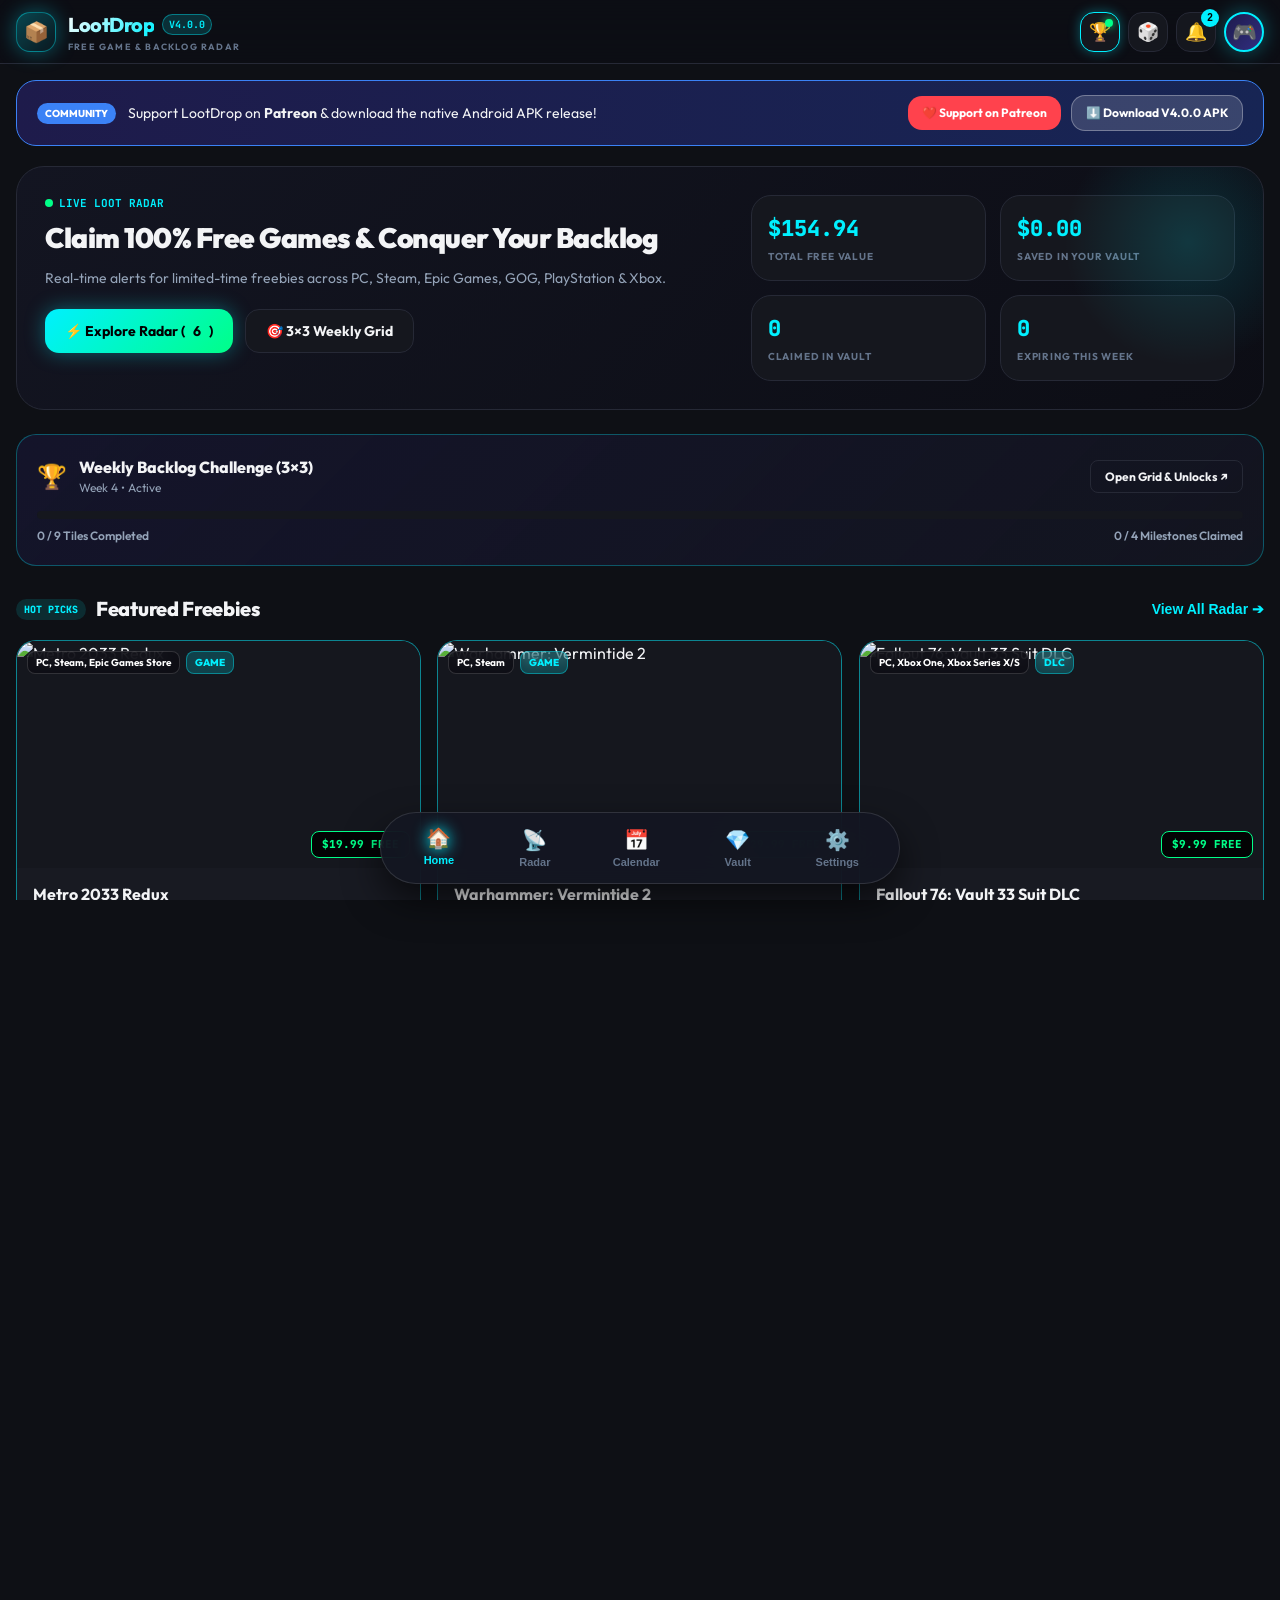
==== commit 5b98136f: "build: upgrade to SDK 36 and add i18n support - Update minSdk to 30 and project version to 4.0.0 - A" ====
--- a/docs/index.html
+++ b/docs/index.html
@@ -44,7 +44,7 @@
         <div class="brand-text">
           <div class="brand-title-row">
             <span class="brand-name">LootDrop</span>
-            <span class="version-badge">V3.5.0</span>
+            <span class="version-badge">V4.0.0</span>
           </div>
           <span class="brand-sub">FREE GAME & BACKLOG RADAR</span>
         </div>
@@ -91,8 +91,8 @@
           <a href="https://www.patreon.com/cw/LootDrop" target="_blank" rel="noopener" class="banner-btn patreon-btn">
             ❤️ Support on Patreon
           </a>
-          <a href="https://github.com/BIGBKOG/LootDrop/releases/download/V3.5.1/Lootdrop-V3.5.1.apk" class="banner-btn apk-btn" download>
-            ⬇️ Download V3.5.1 APK
+          <a href="https://github.com/BIGBKOG/LootDrop/releases/download/V4.0.0/Lootdrop-V4.0.0.apk" class="banner-btn apk-btn" download>
+            ⬇️ Download V4.0.0 APK
           </a>
         </div>
       </div>
@@ -479,7 +479,7 @@
               <span class="link-icon">📦</span>
               <div class="link-info">
                 <strong>GitHub Releases & APK Downloads</strong>
-                <span>Latest release: LootDrop V3.5.1 (Build 51)</span>
+                <span>Latest release: LootDrop V4.0.0 (Build 52)</span>
               </div>
               <span class="link-arrow">↗</span>
             </a>
@@ -510,8 +510,8 @@
               <div class="about-app-meta">
                 <div class="about-app-title-row">
                   <strong>LootDrop</strong>
-                  <span class="badge-pill">Web V3.5.0</span>
-                  <span class="badge-pill">App V3.5.1 (Build 51)</span>
+                  <span class="badge-pill">Web V4.0.0</span>
+                  <span class="badge-pill">App V4.0.0 (Build 52)</span>
                 </div>
                 <p>Built to track 100% free games, limited-time DLC giveaways, Steam library stats, OSTs, and weekly 3×3 backlog challenges with zero ads and zero tracking.</p>
               </div>
--- a/docs/styles.css
+++ b/docs/styles.css
@@ -1,5 +1,5 @@
 /* ==========================================================================
-   LootDrop V3.5.0 - Complete Material 3 Styling
+   LootDrop V4.0.0 - Complete Material 3 Styling
    Matches Jetpack Compose Android UI with 19 Themes & Website Alerts
    ========================================================================== */
 
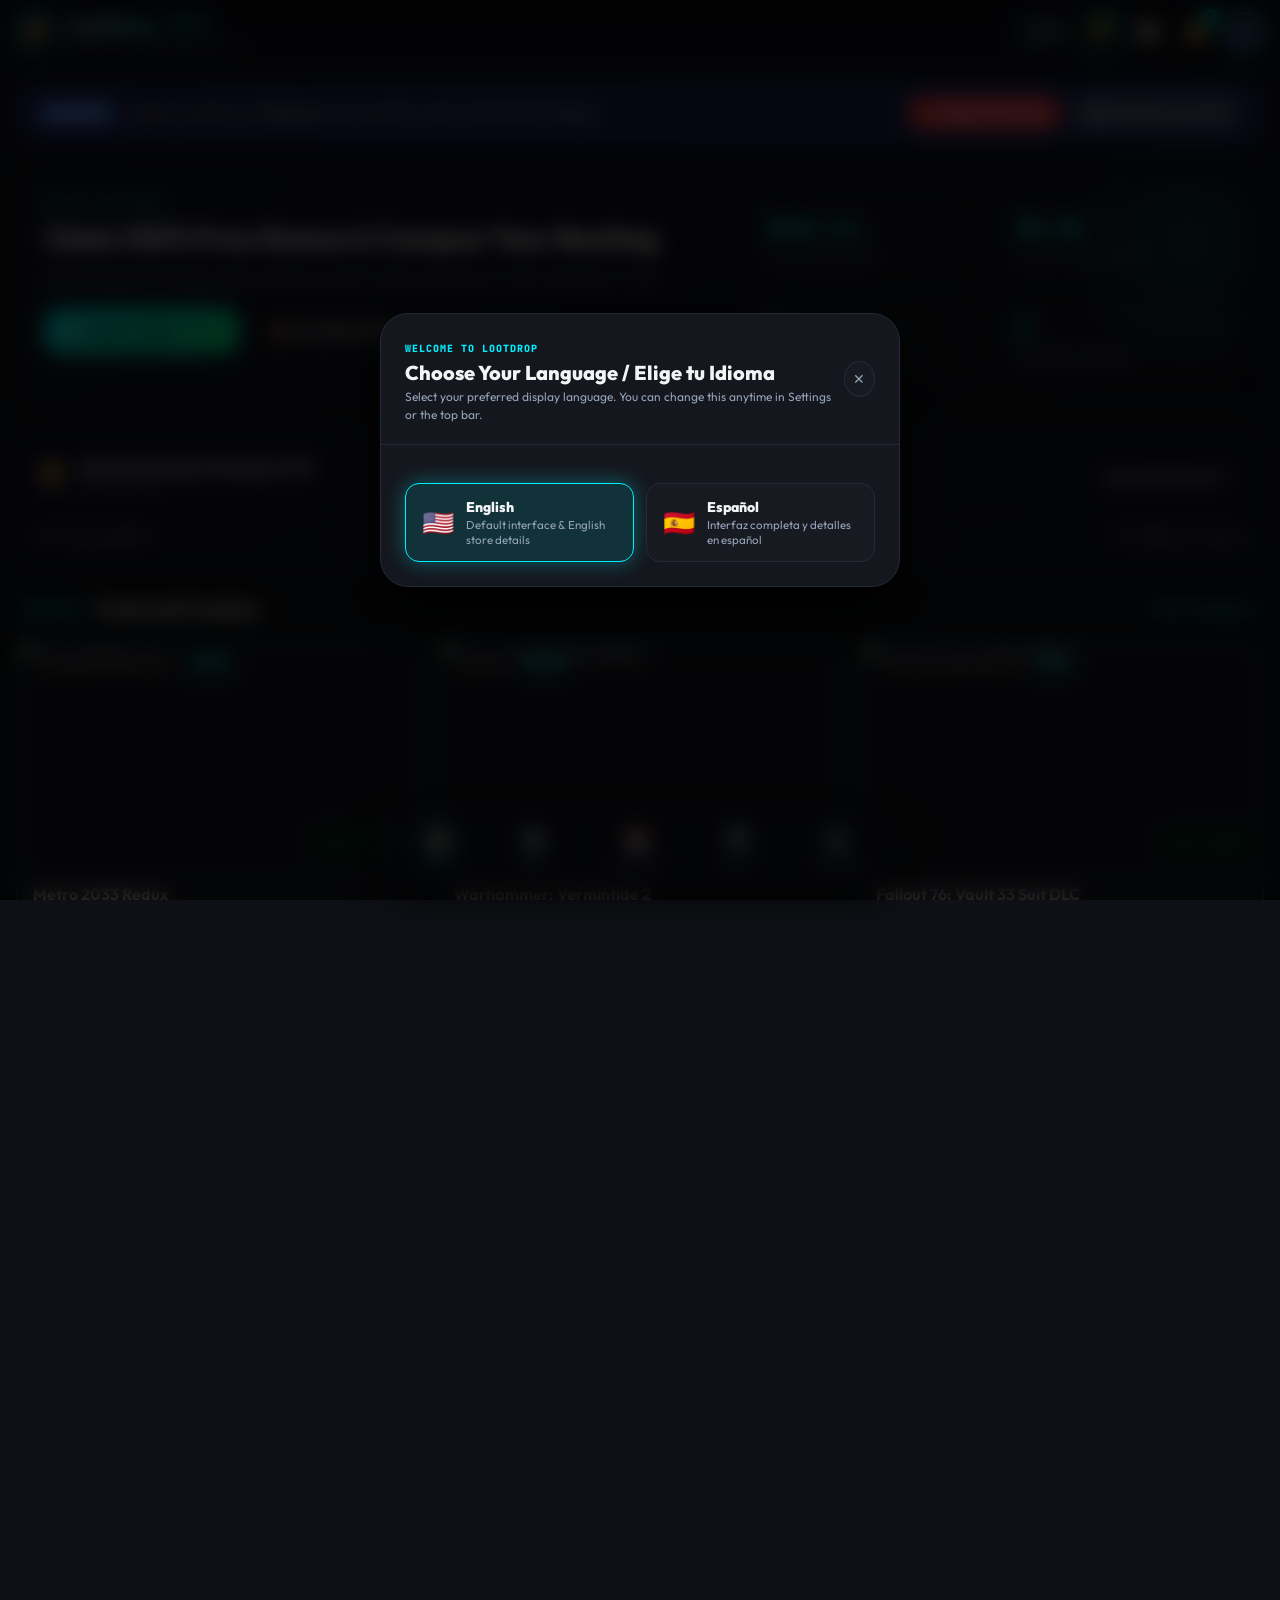
==== commit d6620130: "feat(widget): add home screen widgets and Supabase keep-alive - Register new home screen widgets for" ====
--- a/docs/index.html
+++ b/docs/index.html
@@ -23,13 +23,13 @@
     <div class="perm-content">
       <span class="perm-icon">🔔</span>
       <div class="perm-text">
-        <strong>Enable Website Drop Alerts</strong>
-        <span>Get real-time browser alerts when games become 100% free on Steam, Epic, GOG, PlayStation & Xbox.</span>
+        <strong data-i18n="perm_title">Enable Website Drop Alerts</strong>
+        <span data-i18n="perm_desc">Get real-time browser alerts when games become 100% free on Steam, Epic, GOG, PlayStation & Xbox.</span>
       </div>
     </div>
     <div class="perm-actions">
-      <button class="btn btn-sm btn-primary" id="btn-enable-web-alerts">Allow Alerts</button>
-      <button class="btn btn-sm btn-outline" id="btn-dismiss-perm">Later</button>
+      <button class="btn btn-sm btn-primary" id="btn-enable-web-alerts" data-i18n="perm_allow">Allow Alerts</button>
+      <button class="btn btn-sm btn-outline" id="btn-dismiss-perm" data-i18n="perm_later">Later</button>
     </div>
   </div>
 
@@ -46,30 +46,33 @@
             <span class="brand-name">LootDrop</span>
             <span class="version-badge">V4.0.0</span>
           </div>
-          <span class="brand-sub">FREE GAME & BACKLOG RADAR</span>
+          <span class="brand-sub" data-i18n="brand_sub">FREE GAME & BACKLOG RADAR</span>
         </div>
       </div>
 
       <div class="top-actions">
+        <!-- Quick Language Switcher -->
+        <button class="lang-toggle-pill" id="btn-lang-toggle" data-i18n-title="tip_lang_toggle" title="Switch Language (English / Español)">🌐 EN</button>
+
         <!-- 3x3 Backlog Challenge Grid Button -->
-        <button class="icon-btn pulse-glow" id="btn-open-challenge" title="Weekly 3×3 Backlog Challenge">
+        <button class="icon-btn pulse-glow" id="btn-open-challenge" data-i18n-title="tip_challenge" title="Weekly 3×3 Backlog Challenge">
           <span class="btn-emoji">🏆</span>
           <span class="badge-dot" id="challenge-badge"></span>
         </button>
 
         <!-- Backlog Roulette Button -->
-        <button class="icon-btn" id="btn-open-roulette" title="Backlog Roulette (Random Game Picker)">
+        <button class="icon-btn" id="btn-open-roulette" data-i18n-title="tip_roulette" title="Backlog Roulette (Random Game Picker)">
           <span class="btn-emoji">🎲</span>
         </button>
 
         <!-- Notification Center & Alert Settings -->
-        <button class="icon-btn" id="btn-open-notifications" title="Notifications & Alert Settings">
+        <button class="icon-btn" id="btn-open-notifications" data-i18n-title="tip_notifications" title="Notifications & Alert Settings">
           <span class="btn-emoji">🔔</span>
           <span class="badge-count" id="notif-count">3</span>
         </button>
 
         <!-- Profile / Trophies Button -->
-        <button class="profile-avatar-btn" id="btn-open-profile" title="Player Profile & Trophies">
+        <button class="profile-avatar-btn" id="btn-open-profile" data-i18n-title="tip_profile" title="Player Profile & Trophies">
           <div class="avatar-circle" id="top-avatar-circle">🎮</div>
         </button>
       </div>
@@ -84,14 +87,14 @@
       <!-- Announcement Banner -->
       <div class="announcement-banner">
         <div class="announcement-content">
-          <span class="announcement-tag">COMMUNITY</span>
-          <span class="announcement-text">Support LootDrop on <strong>Patreon</strong> & download the native Android APK release!</span>
+          <span class="announcement-tag" data-i18n="ann_tag">COMMUNITY</span>
+          <span class="announcement-text" data-i18n-html="ann_text">Support LootDrop on <strong>Patreon</strong> & download the native Android APK release!</span>
         </div>
         <div class="announcement-actions">
-          <a href="https://www.patreon.com/cw/LootDrop" target="_blank" rel="noopener" class="banner-btn patreon-btn">
+          <a href="https://www.patreon.com/cw/LootDrop" target="_blank" rel="noopener" class="banner-btn patreon-btn" data-i18n="ann_patreon">
             ❤️ Support on Patreon
           </a>
-          <a href="https://github.com/BIGBKOG/LootDrop/releases/download/V4.0.0/Lootdrop-V4.0.0.apk" class="banner-btn apk-btn" download>
+          <a href="https://github.com/BIGBKOG/LootDrop/releases/download/V4.0.0/Lootdrop-V4.0.0.apk" class="banner-btn apk-btn" download data-i18n="ann_apk">
             ⬇️ Download V4.0.0 APK
           </a>
         </div>
@@ -100,16 +103,16 @@
       <!-- Hero / Stats Banner -->
       <div class="hero-card">
         <div class="hero-left">
-          <div class="hero-eyebrow">
+          <div class="hero-eyebrow" data-i18n-html="hero_eyebrow">
             <span class="live-dot"></span> LIVE LOOT RADAR
           </div>
-          <h1 class="hero-title">Claim 100% Free Games & Conquer Your Backlog</h1>
-          <p class="hero-desc">Real-time alerts for limited-time freebies across PC, Steam, Epic Games, GOG, PlayStation & Xbox.</p>
+          <h1 class="hero-title" data-i18n="hero_title">Claim 100% Free Games & Conquer Your Backlog</h1>
+          <p class="hero-desc" data-i18n="hero_desc">Real-time alerts for limited-time freebies across PC, Steam, Epic Games, GOG, PlayStation & Xbox.</p>
           <div class="hero-cta-row">
             <button class="btn btn-primary" id="hero-browse-btn">
-              ⚡ Explore Radar (<span id="stat-active-count">...</span>)
-            </button>
-            <button class="btn btn-secondary" id="hero-challenge-btn">
+              <span data-i18n="hero_explore">⚡ Explore Radar</span> (<span id="stat-active-count">...</span>)
+            </button>
+            <button class="btn btn-secondary" id="hero-challenge-btn" data-i18n="hero_grid_btn">
               🎯 3×3 Weekly Grid
             </button>
           </div>
@@ -117,19 +120,19 @@
         <div class="hero-stats-grid">
           <div class="stat-box">
             <span class="stat-number" id="stat-total-value">$0.00</span>
-            <span class="stat-label">TOTAL FREE VALUE</span>
+            <span class="stat-label" data-i18n="stat_total_val">TOTAL FREE VALUE</span>
           </div>
           <div class="stat-box">
             <span class="stat-number" id="stat-vault-saved">$0.00</span>
-            <span class="stat-label">SAVED IN YOUR VAULT</span>
+            <span class="stat-label" data-i18n="stat_vault_saved">SAVED IN YOUR VAULT</span>
           </div>
           <div class="stat-box">
             <span class="stat-number" id="stat-vault-count">0</span>
-            <span class="stat-label">CLAIMED IN VAULT</span>
+            <span class="stat-label" data-i18n="stat_vault_count">CLAIMED IN VAULT</span>
           </div>
           <div class="stat-box">
             <span class="stat-number" id="stat-expiring-soon">0</span>
-            <span class="stat-label">EXPIRING THIS WEEK</span>
+            <span class="stat-label" data-i18n="stat_expiring">EXPIRING THIS WEEK</span>
           </div>
         </div>
       </div>
@@ -140,11 +143,11 @@
           <div class="widget-title-group">
             <span class="widget-icon">🏆</span>
             <div>
-              <h3 class="widget-title">Weekly Backlog Challenge (3×3)</h3>
+              <h3 class="widget-title" data-i18n="home_ch_title">Weekly Backlog Challenge (3×3)</h3>
               <p class="widget-subtitle" id="home-challenge-week-label">Week 1 • Active</p>
             </div>
           </div>
-          <button class="btn btn-sm btn-outline" id="home-challenge-open-btn">
+          <button class="btn btn-sm btn-outline" id="home-challenge-open-btn" data-i18n="home_ch_open">
             Open Grid & Unlocks ↗
           </button>
         </div>
@@ -162,25 +165,25 @@
       <!-- Featured / Top Drops Carousel -->
       <div class="section-header">
         <div class="section-title-wrap">
-          <span class="section-badge">HOT PICKS</span>
-          <h2 class="section-title">Featured Freebies</h2>
-        </div>
-        <button class="link-btn" id="view-all-drops-btn">View All Radar ➔</button>
+          <span class="section-badge" data-i18n="home_badge_hot">HOT PICKS</span>
+          <h2 class="section-title" data-i18n="home_featured_title">Featured Freebies</h2>
+        </div>
+        <button class="link-btn" id="view-all-drops-btn" data-i18n="home_view_all">View All Radar ➔</button>
       </div>
 
       <div class="featured-carousel" id="featured-drops-container">
-        <div class="loading-spinner-wrap"><div class="spinner"></div><p>Scanning giveaway feeds...</p></div>
+        <div class="loading-spinner-wrap"><div class="spinner"></div><p data-i18n="home_scanning_feeds">Scanning giveaway feeds...</p></div>
       </div>
 
       <!-- Steam Library DLC Recommendations Section -->
       <div class="section-header" id="home-dlc-header">
         <div class="section-title-wrap">
-          <span class="section-badge dlc-badge">FOR YOUR STEAM GAMES</span>
-          <h2 class="section-title">🧩 DLC Picks for Owned Games</h2>
+          <span class="section-badge dlc-badge" data-i18n="home_badge_dlc">FOR YOUR STEAM GAMES</span>
+          <h2 class="section-title" data-i18n="home_dlc_title">🧩 DLC Picks for Owned Games</h2>
         </div>
         <div class="dlc-header-actions">
-          <button class="btn btn-sm btn-outline" id="btn-home-dlc-scan" style="display: none;">🔄 Scan</button>
-          <button class="link-btn" id="btn-home-dlc-see-all" style="display: none;">See All ➔</button>
+          <button class="btn btn-sm btn-outline" id="btn-home-dlc-scan" style="display: none;" data-i18n="btn_scan">🔄 Scan</button>
+          <button class="link-btn" id="btn-home-dlc-see-all" style="display: none;" data-i18n="home_see_all">See All ➔</button>
         </div>
       </div>
       <div id="home-dlc-container" class="home-dlc-container"></div>
@@ -188,8 +191,8 @@
       <!-- Fresh Drops Section -->
       <div class="section-header">
         <div class="section-title-wrap">
-          <span class="section-badge">NEW DROPS</span>
-          <h2 class="section-title">Recently Added</h2>
+          <span class="section-badge" data-i18n="home_badge_new">NEW DROPS</span>
+          <h2 class="section-title" data-i18n="home_recent_title">Recently Added</h2>
         </div>
       </div>
       <div class="drops-grid" id="home-recent-drops-container"></div>
@@ -201,13 +204,13 @@
         <!-- Search Bar -->
         <div class="search-bar-wrap">
           <span class="search-icon">🔍</span>
-          <input type="text" id="radar-search-input" class="search-input" placeholder="Search by game title, publisher, DLC...">
+          <input type="text" id="radar-search-input" class="search-input" data-i18n-placeholder="radar_search_ph" placeholder="Search by game title, publisher, DLC...">
           <button class="clear-search-btn" id="clear-search-btn" style="display: none;">✕</button>
         </div>
 
         <!-- Platform Filter Chips -->
         <div class="filter-chips-scroll" id="platform-chips">
-          <button class="filter-chip active" data-platform="all">🌐 All Platforms</button>
+          <button class="filter-chip active" data-platform="all" data-i18n="plat_all">🌐 All Platforms</button>
           <button class="filter-chip" data-platform="steam">🎮 Steam</button>
           <button class="filter-chip" data-platform="epic-games-store">⚡ Epic Games</button>
           <button class="filter-chip" data-platform="gog">🔮 GOG</button>
@@ -215,41 +218,41 @@
           <button class="filter-chip" data-platform="xbox-one,xbox-series-xs">💚 Xbox</button>
           <button class="filter-chip" data-platform="itchio">👾 Itch.io</button>
           <button class="filter-chip" data-platform="ubisoft">⚜️ Ubisoft</button>
-          <button class="filter-chip" data-platform="pc">💻 PC Digital</button>
+          <button class="filter-chip" data-platform="pc" data-i18n="plat_pc">💻 PC Digital</button>
         </div>
 
         <!-- Secondary Filters Row -->
         <div class="filter-secondary-row">
           <div class="select-group">
-            <label for="filter-type">Type:</label>
+            <label for="filter-type" data-i18n="filter_type_lbl">Type:</label>
             <select id="filter-type" class="custom-select">
-              <option value="all">All Types</option>
-              <option value="game">Full Games Only</option>
-              <option value="loot">DLC & In-Game Loot</option>
-              <option value="beta">Beta / Early Access</option>
+              <option value="all" data-i18n="type_all">All Types</option>
+              <option value="game" data-i18n="type_game">Full Games Only</option>
+              <option value="loot" data-i18n="type_loot">DLC & In-Game Loot</option>
+              <option value="beta" data-i18n="type_beta">Beta / Early Access</option>
             </select>
           </div>
 
           <div class="select-group">
-            <label for="sort-by">Sort By:</label>
+            <label for="sort-by" data-i18n="sort_by_lbl">Sort By:</label>
             <select id="sort-by" class="custom-select">
-              <option value="date">Newest First</option>
-              <option value="value">Highest Worth ($)</option>
-              <option value="popularity">Most Popular</option>
-              <option value="alphabetical">Title (A–Z)</option>
+              <option value="date" data-i18n="sort_date">Newest First</option>
+              <option value="value" data-i18n="sort_value">Highest Worth ($)</option>
+              <option value="popularity" data-i18n="sort_pop">Most Popular</option>
+              <option value="alphabetical" data-i18n="sort_alpha">Title (A–Z)</option>
             </select>
           </div>
 
           <div class="view-mode-toggle">
-            <button class="view-btn active" id="btn-view-grid" title="Grid View">🔲</button>
-            <button class="view-btn" id="btn-view-list" title="List View">☰</button>
+            <button class="view-btn active" id="btn-view-grid" data-i18n-title="tip_grid_view" title="Grid View">🔲</button>
+            <button class="view-btn" id="btn-view-list" data-i18n-title="tip_list_view" title="List View">☰</button>
           </div>
         </div>
       </div>
 
       <!-- Radar Deals Grid -->
       <div class="radar-results-info">
-        <span id="radar-count-label">Scanning free giveaways...</span>
+        <span id="radar-count-label" data-i18n="radar_scanning">Scanning free giveaways...</span>
       </div>
       <div class="drops-grid" id="radar-drops-container"></div>
     </section>
@@ -258,9 +261,9 @@
     <section class="tab-pane" id="pane-calendar">
       <div class="calendar-hero">
         <div class="calendar-hero-content">
-          <span class="section-badge">TIMELINE RADAR</span>
-          <h2 class="section-title">Giveaway Expiration Radar</h2>
-          <p class="section-desc">Keep track of drop closing dates so you never let a free game or DLC slip away.</p>
+          <span class="section-badge" data-i18n="cal_badge">TIMELINE RADAR</span>
+          <h2 class="section-title" data-i18n="cal_title">Giveaway Expiration Radar</h2>
+          <p class="section-desc" data-i18n="cal_desc">Keep track of drop closing dates so you never let a free game or DLC slip away.</p>
         </div>
       </div>
 
@@ -273,44 +276,44 @@
         <div class="vault-stats-summary">
           <div class="vault-stat">
             <span class="vault-stat-val" id="vault-total-count">0</span>
-            <span class="vault-stat-lbl">GAMES IN VAULT</span>
+            <span class="vault-stat-lbl" data-i18n="vault_lbl_total">GAMES IN VAULT</span>
           </div>
           <div class="vault-stat">
             <span class="vault-stat-val" id="vault-saved-val">$0.00</span>
-            <span class="vault-stat-lbl">TOTAL VALUE CLAIMED</span>
+            <span class="vault-stat-lbl" data-i18n="vault_lbl_val">TOTAL VALUE CLAIMED</span>
           </div>
           <div class="vault-stat">
             <span class="vault-stat-val" id="vault-beaten-count">0</span>
-            <span class="vault-stat-lbl">BEATEN / FINISHED</span>
+            <span class="vault-stat-lbl" data-i18n="vault_lbl_beaten">BEATEN / FINISHED</span>
           </div>
         </div>
 
         <div class="vault-action-bar">
           <!-- Play Status Filter Chips -->
           <div class="filter-chips-scroll" id="vault-status-chips">
-            <button class="filter-chip active" data-status="all">All Items</button>
-            <button class="filter-chip" data-status="backlog">⏳ Backlog</button>
-            <button class="filter-chip" data-status="playing">🎮 Playing</button>
-            <button class="filter-chip" data-status="beaten">👑 Beaten</button>
-            <button class="filter-chip" data-status="dropped">⏸️ Paused</button>
+            <button class="filter-chip active" data-status="all" data-i18n="vault_status_all">All Items</button>
+            <button class="filter-chip" data-status="backlog" data-i18n="vault_status_backlog">⏳ Backlog</button>
+            <button class="filter-chip" data-status="playing" data-i18n="vault_status_playing">🎮 Playing</button>
+            <button class="filter-chip" data-status="beaten" data-i18n="vault_status_beaten">👑 Beaten</button>
+            <button class="filter-chip" data-status="dropped" data-i18n="vault_status_paused">⏸️ Paused</button>
           </div>
 
           <div class="vault-secondary-actions">
             <button class="btn btn-sm btn-dlc" id="btn-open-dlc-hub">
-              🧩 DLC Picks <span class="dlc-count-pill" id="vault-dlc-count" style="display: none;">0</span>
-            </button>
-            <button class="btn btn-sm btn-outline" id="btn-sync-steam">
+              <span data-i18n="vault_btn_dlc">🧩 DLC Picks</span> <span class="dlc-count-pill" id="vault-dlc-count" style="display: none;">0</span>
+            </button>
+            <button class="btn btn-sm btn-outline" id="btn-sync-steam" data-i18n="vault_btn_steam">
               🔄 Sync Steam
             </button>
-            <button class="btn btn-sm btn-outline" id="btn-spin-roulette">
+            <button class="btn btn-sm btn-outline" id="btn-spin-roulette" data-i18n="vault_btn_roulette">
               🎲 Roulette
             </button>
           </div>
         </div>
 
         <div class="vault-mode-tabs" id="vault-mode-tabs">
-          <button class="vault-mode-btn active" data-mode="vault">💎 Claimed Vault</button>
-          <button class="vault-mode-btn" data-mode="steam">🎮 Steam Library (<span id="vault-steam-count">0</span>)</button>
+          <button class="vault-mode-btn active" data-mode="vault" data-i18n="vault_tab_claimed">💎 Claimed Vault</button>
+          <button class="vault-mode-btn" data-mode="steam"><span data-i18n="vault_tab_steam">🎮 Steam Library</span> (<span id="vault-steam-count">0</span>)</button>
         </div>
       </div>
 
@@ -323,23 +326,45 @@
       <div class="settings-container">
         <div class="section-header">
           <div class="section-title-wrap">
-            <span class="section-badge">PREFERENCES</span>
-            <h2 class="section-title">Settings & Customization</h2>
+            <span class="section-badge" data-i18n="set_badge">PREFERENCES</span>
+            <h2 class="section-title" data-i18n="set_title">Settings & Customization</h2>
+          </div>
+        </div>
+
+        <!-- Language Selector (English / Español) -->
+        <div class="settings-card">
+          <h3 class="settings-card-title" data-i18n="set_lang_title">🌐 App & Website Language</h3>
+          <p class="settings-card-sub" data-i18n="set_lang_sub">Switch instantly between English and Spanish across all menus, alerts, and challenge tiles.</p>
+          <div class="lang-choice-row">
+            <button type="button" class="lang-choice-card active" id="btn-set-lang-en" data-lang="en">
+              <span class="lang-flag-emoji">🇺🇸</span>
+              <span class="lang-choice-meta">
+                <strong>English</strong>
+                <span data-i18n="lang_en_sub">Default interface & English store details</span>
+              </span>
+            </button>
+            <button type="button" class="lang-choice-card" id="btn-set-lang-es" data-lang="es">
+              <span class="lang-flag-emoji">🇪🇸</span>
+              <span class="lang-choice-meta">
+                <strong>Español</strong>
+                <span data-i18n="lang_es_sub">Interfaz completa y detalles en español</span>
+              </span>
+            </button>
           </div>
         </div>
 
         <!-- Background Mode (Dark / AMOLED / Light) -->
         <div class="settings-card">
-          <h3 class="settings-card-title">🌓 Background Display Mode</h3>
-          <p class="settings-card-sub">Select your display contrast and dark mode behavior.</p>
+          <h3 class="settings-card-title" data-i18n="set_bg_title">🌓 Background Display Mode</h3>
+          <p class="settings-card-sub" data-i18n="set_bg_sub">Select your display contrast and dark mode behavior.</p>
           <div class="bg-mode-row" id="bg-mode-options">
-            <button class="bg-mode-btn active" data-bg="bg-dark">
+            <button class="bg-mode-btn active" data-bg="bg-dark" data-i18n="bg_dark">
               🌙 Dark Gaming
             </button>
-            <button class="bg-mode-btn" data-bg="bg-amoled">
+            <button class="bg-mode-btn" data-bg="bg-amoled" data-i18n="bg_amoled">
               🖤 AMOLED Black
             </button>
-            <button class="bg-mode-btn" data-bg="bg-light">
+            <button class="bg-mode-btn" data-bg="bg-light" data-i18n="bg_light">
               ☀️ Clean Light
             </button>
           </div>
@@ -349,19 +374,19 @@
         <div class="settings-card">
           <div class="card-title-header">
             <div>
-              <h3 class="settings-card-title">🎨 Accent Theme Catalog (19 Themes)</h3>
-              <p class="settings-card-sub">Choose your signature gaming color palette from the official LootDrop collection.</p>
+              <h3 class="settings-card-title" data-i18n="set_theme_title">🎨 Accent Theme Catalog (19 Themes)</h3>
+              <p class="settings-card-sub" data-i18n="set_theme_sub">Choose your signature gaming color palette from the official LootDrop collection.</p>
             </div>
             <span class="badge-pill" id="current-theme-badge">Cyber Cyan</span>
           </div>
 
           <!-- Theme Category Tabs -->
           <div class="theme-category-tabs" id="theme-cat-tabs">
-            <button class="theme-cat-tab active" data-cat="all">All (19)</button>
-            <button class="theme-cat-tab" data-cat="gaming">Gaming (6)</button>
-            <button class="theme-cat-tab" data-cat="cyber">Cyber (5)</button>
-            <button class="theme-cat-tab" data-cat="vault">Vault (5)</button>
-            <button class="theme-cat-tab" data-cat="rewards">Rewards (3)</button>
+            <button class="theme-cat-tab active" data-cat="all" data-i18n="cat_all">All (19)</button>
+            <button class="theme-cat-tab" data-cat="gaming" data-i18n="cat_gaming">Gaming (6)</button>
+            <button class="theme-cat-tab" data-cat="cyber" data-i18n="cat_cyber">Cyber (5)</button>
+            <button class="theme-cat-tab" data-cat="vault" data-i18n="cat_vault">Vault (5)</button>
+            <button class="theme-cat-tab" data-cat="rewards" data-i18n="cat_rewards">Rewards (3)</button>
           </div>
 
           <!-- 19 Theme Buttons Grid -->
@@ -374,32 +399,32 @@
         <div class="settings-card highlight-card">
           <div class="card-title-header">
             <div>
-              <h3 class="settings-card-title">🔔 Website Drop Alerts & Notifications</h3>
-              <p class="settings-card-sub">Configure browser alerts, audio chimes, and giveaway filter thresholds.</p>
-            </div>
-            <button class="btn btn-sm btn-primary" id="btn-open-alerts-sheet">
+              <h3 class="settings-card-title" data-i18n="set_alerts_title">🔔 Website Drop Alerts & Notifications</h3>
+              <p class="settings-card-sub" data-i18n="set_alerts_sub">Configure browser alerts, audio chimes, and giveaway filter thresholds.</p>
+            </div>
+            <button class="btn btn-sm btn-primary" id="btn-open-alerts-sheet" data-i18n="btn_alert_settings">
               ⚙️ Alert Settings
             </button>
           </div>
           <div class="alert-quick-toggles">
             <label class="toggle-row">
               <input type="checkbox" id="toggle-audio-chime" checked>
-              <span class="toggle-label">🎵 Play Gamer Sound Chime on New Drop</span>
+              <span class="toggle-label" data-i18n="tgl_chime">🎵 Play Gamer Sound Chime on New Drop</span>
             </label>
             <label class="toggle-row">
               <input type="checkbox" id="toggle-desktop-alerts" checked>
-              <span class="toggle-label">🖥️ Desktop / Mobile Browser Alerts</span>
+              <span class="toggle-label" data-i18n="tgl_desktop">🖥️ Desktop / Mobile Browser Alerts</span>
             </label>
             <label class="toggle-row">
               <input type="checkbox" id="toggle-ending-soon-alerts" checked>
-              <span class="toggle-label">⏳ Alert When Deals Expire in &lt;24h</span>
+              <span class="toggle-label" data-i18n="tgl_ending">⏳ Alert When Deals Expire in &lt;24h</span>
             </label>
           </div>
           <div class="test-chime-row">
-            <button class="btn btn-sm btn-outline" id="btn-test-chime">
+            <button class="btn btn-sm btn-outline" id="btn-test-chime" data-i18n="btn_test_chime">
               🔊 Test Sound Chime
             </button>
-            <button class="btn btn-sm btn-outline" id="btn-test-notification">
+            <button class="btn btn-sm btn-outline" id="btn-test-notification" data-i18n="btn_test_notif">
               🚨 Trigger Test Drop Alert
             </button>
           </div>
@@ -407,30 +432,30 @@
 
         <!-- Steam 64 ID Integration -->
         <div class="settings-card">
-          <h3 class="settings-card-title">🎮 Steam 64 ID Integration</h3>
-          <p class="settings-card-sub">
+          <h3 class="settings-card-title" data-i18n="set_steam_title">🎮 Steam 64 ID Integration</h3>
+          <p class="settings-card-sub" data-i18n-html="set_steam_desc">
             Link your Steam account to synchronize library statistics and complete 3×3 challenge grid tiles.
             Need your Steam 64 ID? Look it up quickly at 
             <a href="https://www.steamid64.net" target="_blank" rel="noopener" class="text-link">steamid64.net ↗</a>.
           </p>
           <div class="steam-input-row">
-            <input type="text" id="steam-id-input" class="custom-input" placeholder="e.g. 76561198000000000 or custom vanity URL">
-            <button class="btn btn-primary" id="btn-save-steam-id">Save & Sync</button>
-          </div>
-          <p class="input-hint" id="steam-status-hint">Steam status: Not linked</p>
+            <input type="text" id="steam-id-input" class="custom-input" data-i18n-placeholder="steam_input_ph" placeholder="e.g. 76561198000000000 or custom vanity URL">
+            <button class="btn btn-primary" id="btn-save-steam-id" data-i18n="btn_save_steam">Save & Sync</button>
+          </div>
+          <p class="input-hint" id="steam-status-hint" data-i18n="steam_status_not_linked">Steam status: Not linked</p>
         </div>
 
         <!-- Cloud Backup / Restore -->
         <div class="settings-card">
-          <h3 class="settings-card-title">☁️ Backup & Export</h3>
-          <p class="settings-card-sub">Export your LootDrop Vault, 3×3 challenge progress, and settings to JSON, or restore an existing backup.</p>
+          <h3 class="settings-card-title" data-i18n="set_backup_title">☁️ Backup & Export</h3>
+          <p class="settings-card-sub" data-i18n="set_backup_sub">Export your LootDrop Vault, 3×3 challenge progress, and settings to JSON, or restore an existing backup.</p>
           <div class="backup-btn-row">
-            <button class="btn btn-outline" id="btn-export-backup">💾 Export Backup (JSON)</button>
+            <button class="btn btn-outline" id="btn-export-backup" data-i18n="btn_export_backup">💾 Export Backup (JSON)</button>
             <label class="btn btn-outline file-label">
-              📂 Restore Backup
+              <span data-i18n="btn_restore_backup">📂 Restore Backup</span>
               <input type="file" id="backup-file-input" accept=".json" style="display: none;">
             </label>
-            <button class="btn btn-danger-outline" id="btn-clear-vault">🗑️ Clear Vault</button>
+            <button class="btn btn-danger-outline" id="btn-clear-vault" data-i18n="btn_clear_vault">🗑️ Clear Vault</button>
           </div>
         </div>
 
@@ -438,23 +463,23 @@
         <div class="settings-card highlight-gold-border">
           <div class="settings-card-header-row">
             <div>
-              <span class="badge-type gold-badge">COMMUNITY REVIEWS</span>
-              <h3 class="settings-card-title">⭐ LootDrop App Rating & Community Reviews</h3>
+              <span class="badge-type gold-badge" data-i18n="rev_badge">COMMUNITY REVIEWS</span>
+              <h3 class="settings-card-title" data-i18n="rev_settings_title">⭐ LootDrop App Rating & Community Reviews</h3>
             </div>
             <div class="app-rating-big-badge">
               <span class="big-score-val" id="settings-app-score">5.0</span>
               <span class="big-score-stars" id="settings-app-stars">★★★★★</span>
             </div>
           </div>
-          <p class="settings-card-sub" id="settings-app-count-label">
+          <p class="settings-card-sub" id="settings-app-count-label" data-i18n="rev_settings_sub">
             Real community reviews from fellow gamers and freebie hunters, hosted publicly on Cloudflare R2.
           </p>
           <div class="settings-btn-row">
-            <button class="btn btn-gold-gradient" id="btn-rate-lootdrop-app">
+            <button class="btn btn-gold-gradient" id="btn-rate-lootdrop-app" data-i18n="btn_rate_app">
               ⭐ Rate LootDrop App
             </button>
             <button class="btn btn-outline" id="btn-view-app-reviews">
-              💬 View All Reviews (<span id="settings-app-reviews-count">0</span>)
+              <span data-i18n="btn_view_reviews">💬 View All Reviews</span> (<span id="settings-app-reviews-count">0</span>)
             </button>
           </div>
           <div class="app-reviews-preview-list" id="settings-app-reviews-preview" style="display: none; margin-top: 14px;">
@@ -464,32 +489,32 @@
 
         <!-- Community & Support -->
         <div class="settings-card">
-          <h3 class="settings-card-title">💖 LootDrop Community & Releases</h3>
-          <p class="settings-card-sub">Support the creator, download mobile APK releases, and track F-Droid updates.</p>
+          <h3 class="settings-card-title" data-i18n="set_comm_title">💖 LootDrop Community & Releases</h3>
+          <p class="settings-card-sub" data-i18n="set_comm_sub">Support the creator, download mobile APK releases, and track F-Droid updates.</p>
           <div class="settings-links-list">
             <a href="https://www.patreon.com/cw/LootDrop" target="_blank" rel="noopener" class="settings-link-item">
               <span class="link-icon">❤️</span>
               <div class="link-info">
-                <strong>LootDrop Patreon</strong>
-                <span>Support development & get exclusive backer perks</span>
+                <strong data-i18n="comm_patreon_title">LootDrop Patreon</strong>
+                <span data-i18n="comm_patreon_sub">Support development & get exclusive backer perks</span>
               </div>
               <span class="link-arrow">↗</span>
             </a>
             <a href="https://github.com/BIGBKOG/LootDrop/releases" target="_blank" rel="noopener" class="settings-link-item">
               <span class="link-icon">📦</span>
               <div class="link-info">
-                <strong>GitHub Releases & APK Downloads</strong>
-                <span>Latest release: LootDrop V4.0.0 (Build 52)</span>
+                <strong data-i18n="comm_gh_title">GitHub Releases & APK Downloads</strong>
+                <span data-i18n="comm_gh_sub">Latest release: LootDrop V4.0.0 (Build 52)</span>
               </div>
               <span class="link-arrow">↗</span>
             </a>
             <div class="settings-link-item fdroid-item">
               <span class="link-icon">🤖</span>
               <div class="link-info">
-                <strong>F-Droid Store</strong>
-                <span>Loot Drop is coming to F-Droid in January!</span>
-              </div>
-              <span class="badge-pill">Coming Soon</span>
+                <strong data-i18n="comm_fdroid_title">F-Droid Store</strong>
+                <span data-i18n="comm_fdroid_sub">Loot Drop is coming to F-Droid in January!</span>
+              </div>
+              <span class="badge-pill" data-i18n="comm_coming_soon">Coming Soon</span>
             </div>
           </div>
         </div>
@@ -498,9 +523,9 @@
         <div class="settings-card about-credits-card" id="settings-about-section">
           <div class="settings-card-header-row">
             <div>
-              <span class="badge-type">ABOUT &amp; CREDITS</span>
-              <h3 class="settings-card-title">ℹ️ About LootDrop &amp; Credits</h3>
-              <p class="settings-card-sub">Creator attribution, powered-by APIs, open-source tech stack &amp; project info.</p>
+              <span class="badge-type" data-i18n="about_badge">ABOUT &amp; CREDITS</span>
+              <h3 class="settings-card-title" data-i18n="about_title">ℹ️ About LootDrop &amp; Credits</h3>
+              <p class="settings-card-sub" data-i18n="about_sub">Creator attribution, powered-by APIs, open-source tech stack &amp; project info.</p>
             </div>
           </div>
 
@@ -513,35 +538,35 @@
                   <span class="badge-pill">Web V4.0.0</span>
                   <span class="badge-pill">App V4.0.0 (Build 52)</span>
                 </div>
-                <p>Built to track 100% free games, limited-time DLC giveaways, Steam library stats, OSTs, and weekly 3×3 backlog challenges with zero ads and zero tracking.</p>
+                <p data-i18n="about_desc">Built to track 100% free games, limited-time DLC giveaways, Steam library stats, OSTs, and weekly 3×3 backlog challenges with zero ads and zero tracking.</p>
               </div>
             </div>
             <div class="about-pills-row">
-              <span class="about-pill-tag green">✓ Pure AOSP App</span>
-              <span class="about-pill-tag primary">Zero Ads</span>
-              <span class="about-pill-tag cyan">Open Source</span>
+              <span class="about-pill-tag green" data-i18n="about_pill_aosp">✓ Pure AOSP App</span>
+              <span class="about-pill-tag primary" data-i18n="about_pill_noads">Zero Ads</span>
+              <span class="about-pill-tag cyan" data-i18n="about_pill_oss">Open Source</span>
             </div>
             <div class="about-hero-actions">
-              <a href="https://github.com/BIGBKOG/LootDrop" target="_blank" rel="noopener" class="btn btn-sm btn-outline">
+              <a href="https://github.com/BIGBKOG/LootDrop" target="_blank" rel="noopener" class="btn btn-sm btn-outline" data-i18n="about_btn_repo">
                 💻 GitHub Repo ↗
               </a>
-              <a href="https://github.com/BIGBKOG/LootDrop/releases" target="_blank" rel="noopener" class="btn btn-sm btn-outline">
+              <a href="https://github.com/BIGBKOG/LootDrop/releases" target="_blank" rel="noopener" class="btn btn-sm btn-outline" data-i18n="about_btn_apk">
                 📦 Latest APK Release ↗
               </a>
             </div>
           </div>
 
-          <div class="about-group-heading">👥 CREATOR &amp; CONTRIBUTORS</div>
+          <div class="about-group-heading" data-i18n="about_grp_creators">👥 CREATOR &amp; CONTRIBUTORS</div>
           <div class="settings-links-list about-list">
             <a href="https://github.com/BIGBKOG" target="_blank" rel="noopener" class="settings-link-item">
               <span class="link-icon">🧑‍💻</span>
               <div class="link-info">
                 <div class="credit-title-row">
                   <strong>BIGBKOG</strong>
-                  <span class="credit-badge">CREATOR</span>
+                  <span class="credit-badge" data-i18n="about_creator_badge">CREATOR</span>
                 </div>
-                <span class="credit-role">Creator, Lead Developer &amp; Maintainer</span>
-                <span>Original concept, Kotlin/Jetpack Compose Android app, GitHub Pages Web Edition, release management &amp; feature design.</span>
+                <span class="credit-role" data-i18n="about_creator_role">Creator, Lead Developer &amp; Maintainer</span>
+                <span data-i18n="about_creator_desc">Original concept, Kotlin/Jetpack Compose Android app, GitHub Pages Web Edition, release management &amp; feature design.</span>
               </div>
               <span class="link-arrow">↗</span>
             </a>
@@ -550,27 +575,27 @@
               <span class="link-icon">💖</span>
               <div class="link-info">
                 <div class="credit-title-row">
-                  <strong>Community Contributors &amp; Patreon Supporters</strong>
-                  <span class="credit-badge">COMMUNITY</span>
+                  <strong data-i18n="about_comm_title">Community Contributors &amp; Patreon Supporters</strong>
+                  <span class="credit-badge" data-i18n="about_comm_badge">COMMUNITY</span>
                 </div>
-                <span class="credit-role">Testers, Reviewers &amp; Backers</span>
-                <span>Everyone testing builds, reporting bugs, submitting community reviews, and supporting LootDrop on Patreon.</span>
+                <span class="credit-role" data-i18n="about_comm_role">Testers, Reviewers &amp; Backers</span>
+                <span data-i18n="about_comm_desc">Everyone testing builds, reporting bugs, submitting community reviews, and supporting LootDrop on Patreon.</span>
               </div>
               <span class="link-arrow">↗</span>
             </a>
           </div>
 
-          <div class="about-group-heading">🔌 POWERED BY APIS &amp; SERVICES</div>
+          <div class="about-group-heading" data-i18n="about_grp_apis">🔌 POWERED BY APIS &amp; SERVICES</div>
           <div class="settings-links-list about-list">
             <a href="https://www.gamerpower.com/api-read" target="_blank" rel="noopener" class="settings-link-item">
               <span class="link-icon">🎮</span>
               <div class="link-info">
                 <div class="credit-title-row">
                   <strong>GamerPower API</strong>
-                  <span class="credit-badge">CORE API</span>
+                  <span class="credit-badge" data-i18n="about_gp_badge">CORE API</span>
                 </div>
-                <span class="credit-role">Primary Giveaways &amp; Free Loot Feed</span>
-                <span>Real-time 100% free game, DLC, and loot drop tracking across PC, Steam, Epic Games, GOG, PlayStation, Xbox &amp; mobile.</span>
+                <span class="credit-role" data-i18n="about_gp_role">Primary Giveaways &amp; Free Loot Feed</span>
+                <span data-i18n="about_gp_desc">Real-time 100% free game, DLC, and loot drop tracking across PC, Steam, Epic Games, GOG, PlayStation, Xbox &amp; mobile.</span>
               </div>
               <span class="link-arrow">↗</span>
             </a>
@@ -580,10 +605,10 @@
               <div class="link-info">
                 <div class="credit-title-row">
                   <strong>CheapShark API</strong>
-                  <span class="credit-badge">DEALS API</span>
+                  <span class="credit-badge" data-i18n="about_cs_badge">DEALS API</span>
                 </div>
-                <span class="credit-role">Storefront Deals &amp; Price Comparisons</span>
-                <span>Cross-store price lookups, retail savings comparisons, and deal tracking across major digital PC storefronts.</span>
+                <span class="credit-role" data-i18n="about_cs_role">Storefront Deals &amp; Price Comparisons</span>
+                <span data-i18n="about_cs_desc">Cross-store price lookups, retail savings comparisons, and deal tracking across major digital PC storefronts.</span>
               </div>
               <span class="link-arrow">↗</span>
             </a>
@@ -595,8 +620,8 @@
                   <strong>Steam Web &amp; Storefront API</strong>
                   <span class="credit-badge">STEAM</span>
                 </div>
-                <span class="credit-role">Library Sync, Achievements &amp; DLC Radar</span>
-                <span>Owned Steam games lookup, library sync, storefront metadata, and personalized DLC recommendations.</span>
+                <span class="credit-role" data-i18n="about_steam_role">Library Sync, Achievements &amp; DLC Radar</span>
+                <span data-i18n="about_steam_desc">Owned Steam games lookup, library sync, storefront metadata, and personalized DLC recommendations.</span>
               </div>
               <span class="link-arrow">↗</span>
             </a>
@@ -606,10 +631,10 @@
               <div class="link-info">
                 <div class="credit-title-row">
                   <strong>MusicBrainz, Discogs &amp; Spotify APIs</strong>
-                  <span class="credit-badge">OST DATA</span>
+                  <span class="credit-badge" data-i18n="about_ost_badge">OST DATA</span>
                 </div>
-                <span class="credit-role">Official Soundtrack (OST) Discovery</span>
-                <span>Album metadata, tracklists, release years, and soundtrack streaming links in the LootDrop Android app.</span>
+                <span class="credit-role" data-i18n="about_ost_role">Official Soundtrack (OST) Discovery</span>
+                <span data-i18n="about_ost_desc">Album metadata, tracklists, release years, and soundtrack streaming links in the LootDrop Android app.</span>
               </div>
               <span class="link-arrow">↗</span>
             </a>
@@ -619,10 +644,10 @@
               <div class="link-info">
                 <div class="credit-title-row">
                   <strong>Cloudflare Workers / R2 &amp; Supabase</strong>
-                  <span class="credit-badge">CLOUD</span>
+                  <span class="credit-badge" data-i18n="about_cloud_badge">CLOUD</span>
                 </div>
-                <span class="credit-role">Community Reviews &amp; Optional Vault Sync</span>
-                <span>Public community reviews storage and optional encrypted account backup sync across devices.</span>
+                <span class="credit-role" data-i18n="about_cloud_role">Community Reviews &amp; Optional Vault Sync</span>
+                <span data-i18n="about_cloud_desc">Public community reviews storage and optional encrypted account backup sync across devices.</span>
               </div>
               <span class="link-arrow">↗</span>
             </a>
@@ -632,26 +657,26 @@
               <div class="link-info">
                 <div class="credit-title-row">
                   <strong>GitHub Releases &amp; Pages</strong>
-                  <span class="credit-badge">UPDATES</span>
+                  <span class="credit-badge" data-i18n="about_upd_badge">UPDATES</span>
                 </div>
-                <span class="credit-role">In-App Updater &amp; Web App Hosting</span>
-                <span>Public release feed checking, Android APK distribution, and hosting for the LootDrop Web Edition.</span>
+                <span class="credit-role" data-i18n="about_upd_role">In-App Updater &amp; Web App Hosting</span>
+                <span data-i18n="about_upd_desc">Public release feed checking, Android APK distribution, and hosting for the LootDrop Web Edition.</span>
               </div>
               <span class="link-arrow">↗</span>
             </a>
           </div>
 
-          <div class="about-group-heading">🧱 TECH STACK &amp; OPEN SOURCE</div>
+          <div class="about-group-heading" data-i18n="about_grp_stack">🧱 TECH STACK &amp; OPEN SOURCE</div>
           <div class="settings-links-list about-list">
             <div class="settings-link-item static-credit-item">
               <span class="link-icon">🌐</span>
               <div class="link-info">
                 <div class="credit-title-row">
-                  <strong>Web Edition Stack (HTML5, CSS3, Vanilla JS &amp; PWA)</strong>
+                  <strong data-i18n="about_web_title">Web Edition Stack (HTML5, CSS3, Vanilla JS &amp; PWA)</strong>
                   <span class="credit-badge">WEB</span>
                 </div>
-                <span class="credit-role">Responsive Web App &amp; Browser Radar</span>
-                <span>Zero-framework client with 19 themes, browser drop alerts, Steam DLC scanner &amp; 3×3 backlog challenge.</span>
+                <span class="credit-role" data-i18n="about_web_role">Responsive Web App &amp; Browser Radar</span>
+                <span data-i18n="about_web_desc">Zero-framework client with 19 themes, browser drop alerts, Steam DLC scanner &amp; 3×3 backlog challenge.</span>
               </div>
             </div>
 
@@ -659,11 +684,11 @@
               <span class="link-icon">📱</span>
               <div class="link-info">
                 <div class="credit-title-row">
-                  <strong>Android App Stack (Kotlin, Jetpack Compose M3, Room, Retrofit &amp; Coil)</strong>
+                  <strong data-i18n="about_and_title">Android App Stack (Kotlin, Jetpack Compose M3, Room, Retrofit &amp; Coil)</strong>
                   <span class="credit-badge">ANDROID</span>
                 </div>
-                <span class="credit-role">Native Material 3 Expressive Client</span>
-                <span>Edge-to-edge UI, custom font importer, offline Room caching, home screen widgets &amp; background alerts.</span>
+                <span class="credit-role" data-i18n="about_and_role">Native Material 3 Expressive Client</span>
+                <span data-i18n="about_and_desc">Edge-to-edge UI, custom font importer, offline Room caching, home screen widgets &amp; background alerts.</span>
               </div>
             </div>
 
@@ -671,11 +696,11 @@
               <span class="link-icon">⚖️</span>
               <div class="link-info">
                 <div class="credit-title-row">
-                  <strong>Open-Source Project License</strong>
-                  <span class="credit-badge">LICENSE</span>
+                  <strong data-i18n="about_lic_title">Open-Source Project License</strong>
+                  <span class="credit-badge" data-i18n="about_lic_badge">LICENSE</span>
                 </div>
-                <span class="credit-role">Repository Licensing &amp; Terms</span>
-                <span>View the LootDrop repository LICENSE file and third-party open-source attributions on GitHub.</span>
+                <span class="credit-role" data-i18n="about_lic_role">Repository Licensing &amp; Terms</span>
+                <span data-i18n="about_lic_desc">View the LootDrop repository LICENSE file and third-party open-source attributions on GitHub.</span>
               </div>
               <span class="link-arrow">↗</span>
             </a>
@@ -688,10 +713,10 @@
             <span class="patreon-p">P</span>
           </div>
           <div class="patreon-footer-text">
-            <h4>Be Part of the Community!</h4>
-            <p>Help support LootDrop on Patreon & get exclusive backer updates</p>
-          </div>
-          <a href="https://www.patreon.com/cw/LootDrop" target="_blank" rel="noopener" class="btn btn-patreon-pill">
+            <h4 data-i18n="patreon_footer_title">Be Part of the Community!</h4>
+            <p data-i18n="patreon_footer_desc">Help support LootDrop on Patreon & get exclusive backer updates</p>
+          </div>
+          <a href="https://www.patreon.com/cw/LootDrop" target="_blank" rel="noopener" class="btn btn-patreon-pill" data-i18n="patreon_footer_btn">
             Support ❤️
           </a>
         </div>
@@ -703,24 +728,24 @@
   <nav class="floating-nav-bar">
     <button class="nav-item active" data-tab="pane-home">
       <span class="nav-icon">🏠</span>
-      <span class="nav-label">Home</span>
+      <span class="nav-label" data-i18n="nav_home">Home</span>
     </button>
     <button class="nav-item" data-tab="pane-discover">
       <span class="nav-icon">📡</span>
-      <span class="nav-label">Radar</span>
+      <span class="nav-label" data-i18n="nav_radar">Radar</span>
     </button>
     <button class="nav-item" data-tab="pane-calendar">
       <span class="nav-icon">📅</span>
-      <span class="nav-label">Calendar</span>
+      <span class="nav-label" data-i18n="nav_calendar">Calendar</span>
     </button>
     <button class="nav-item" data-tab="pane-vault">
       <span class="nav-icon">💎</span>
-      <span class="nav-label">Vault</span>
+      <span class="nav-label" data-i18n="nav_vault">Vault</span>
       <span class="nav-dot" id="vault-nav-dot" style="display: none;"></span>
     </button>
     <button class="nav-item" data-tab="pane-settings">
       <span class="nav-icon">⚙️</span>
-      <span class="nav-label">Settings</span>
+      <span class="nav-label" data-i18n="nav_settings">Settings</span>
     </button>
   </nav>
 
@@ -729,8 +754,8 @@
     <div class="modal-card challenge-modal-card">
       <div class="modal-header">
         <div class="modal-title-group">
-          <span class="modal-badge">GAMIFIED BACKLOG CLEARING</span>
-          <h2 class="modal-title">3×3 Weekly Backlog Grid</h2>
+          <span class="modal-badge" data-i18n="ch_modal_badge">GAMIFIED BACKLOG CLEARING</span>
+          <h2 class="modal-title" data-i18n="ch_modal_title">3×3 Weekly Backlog Grid</h2>
           <p class="modal-subtitle" id="modal-week-title">Week 1 (Nov 9 – Nov 15)</p>
         </div>
         <button class="close-modal-btn" id="close-challenge-btn">✕</button>
@@ -739,16 +764,16 @@
       <div class="modal-body">
         <!-- Week Navigation -->
         <div class="week-nav-bar">
-          <button class="week-nav-btn" id="btn-prev-week" title="Previous Week">◀ Previous</button>
+          <button class="week-nav-btn" id="btn-prev-week" data-i18n="ch_prev_week">◀ Previous</button>
           <div class="week-display" id="week-display-badge">Week 1 (Active)</div>
-          <button class="week-nav-btn" id="btn-next-week" title="Next Week (Max 2 weeks forward)">Next (Preview) ▶</button>
+          <button class="week-nav-btn" id="btn-next-week" data-i18n="ch_next_week">Next (Preview) ▶</button>
         </div>
 
         <!-- Manual Unlock Warning / Status Bar -->
         <div class="manual-unlock-status" id="manual-unlock-status-bar">
           <span class="unlock-counter-icon">🔑</span>
           <span id="manual-unlock-text">Manual Overrides Remaining: <strong>2 / 2</strong></span>
-          <span class="unlock-tooltip-hint" title="You can manually unlock up to 2 tiles per week if a game doesn't track achievements or was played offline. Unchecking recycles your slot!">ℹ️ Rule</span>
+          <span class="unlock-tooltip-hint" data-i18n="ch_rule_hint" data-i18n-title="ch_rule_tooltip" title="You can manually unlock up to 2 tiles per week if a game doesn't track achievements or was played offline. Unchecking recycles your slot!">ℹ️ Rule</span>
         </div>
 
         <!-- 3x3 Tiles Grid -->
@@ -757,10 +782,10 @@
         <!-- Milestone Rewards Section -->
         <div class="milestones-section">
           <div class="milestones-header">
-            <h3>🎁 Milestone Rewards</h3>
+            <h3 data-i18n="ch_milestones_title">🎁 Milestone Rewards</h3>
             <span class="milestone-badge" id="milestones-count-badge">0 / 4 Claimed</span>
           </div>
-          <p class="milestones-desc">Complete rows, columns, or a full blackout to earn exclusive cosmetic trophies and in-app themes!</p>
+          <p class="milestones-desc" data-i18n="ch_milestones_desc">Complete rows, columns, or a full blackout to earn exclusive cosmetic trophies and in-app themes!</p>
           <div class="milestones-list" id="milestones-list-container"></div>
         </div>
       </div>
@@ -772,9 +797,9 @@
     <div class="modal-card notif-settings-modal-card">
       <div class="modal-header">
         <div class="modal-title-group">
-          <span class="modal-badge">ALERTS CONFIGURATION</span>
-          <h2 class="modal-title">🔔 Notification & Drop Alerts</h2>
-          <p class="modal-subtitle">Customize which free drops notify you and how alerts sound.</p>
+          <span class="modal-badge" data-i18n="al_badge">ALERTS CONFIGURATION</span>
+          <h2 class="modal-title" data-i18n="al_title">🔔 Notification & Drop Alerts</h2>
+          <p class="modal-subtitle" data-i18n="al_sub">Customize which free drops notify you and how alerts sound.</p>
         </div>
         <button class="close-modal-btn" id="close-alert-settings-btn">✕</button>
       </div>
@@ -783,8 +808,8 @@
         <!-- Master Alert Switch -->
         <div class="sheet-toggle-card">
           <div class="toggle-meta">
-            <strong>Enable Website Drop Alerts</strong>
-            <span>Receive notifications for free games and giveaways</span>
+            <strong data-i18n="al_master_title">Enable Website Drop Alerts</strong>
+            <span data-i18n="al_master_desc">Receive notifications for free games and giveaways</span>
           </div>
           <label class="switch-toggle">
             <input type="checkbox" id="master-alert-toggle" checked>
@@ -793,7 +818,7 @@
         </div>
 
         <!-- Platform Notification Filters -->
-        <div class="sheet-section-title">PLATFORM ALERTS</div>
+        <div class="sheet-section-title" data-i18n="al_plat_section">PLATFORM ALERTS</div>
         <div class="platform-toggles-grid">
           <label class="toggle-chip active">
             <input type="checkbox" id="alert-plat-steam" checked> 🎮 Steam
@@ -816,41 +841,41 @@
         </div>
 
         <!-- Filters & Thresholds -->
-        <div class="sheet-section-title">DEAL CRITERIA & TIMING</div>
+        <div class="sheet-section-title" data-i18n="al_criteria_section">DEAL CRITERIA & TIMING</div>
         <div class="sheet-options-list">
           <label class="sheet-option-row">
             <div>
-              <strong>Full Games Only</strong>
-              <span>Filter out DLC, cosmetic packs, and beta codes</span>
+              <strong data-i18n="al_full_games">Full Games Only</strong>
+              <span data-i18n="al_full_games_desc">Filter out DLC, cosmetic packs, and beta codes</span>
             </div>
             <input type="checkbox" id="alert-filter-games-only">
           </label>
           <label class="sheet-option-row">
             <div>
-              <strong>High-Value Drops ($20+ Only)</strong>
-              <span>Only trigger alerts for AAA and high value games</span>
+              <strong data-i18n="al_high_val">High-Value Drops ($20+ Only)</strong>
+              <span data-i18n="al_high_val_desc">Only trigger alerts for AAA and high value games</span>
             </div>
             <input type="checkbox" id="alert-filter-high-value">
           </label>
           <label class="sheet-option-row">
             <div>
-              <strong>Expiring Deal Radar (<24 Hours)</strong>
-              <span>Send urgency reminders before free deals expire</span>
+              <strong data-i18n="al_expiring">Expiring Deal Radar (&lt;24 Hours)</strong>
+              <span data-i18n="al_expiring_desc">Send urgency reminders before free deals expire</span>
             </div>
             <input type="checkbox" id="alert-filter-expiring" checked>
           </label>
           <label class="sheet-option-row">
             <div>
-              <strong>Play Chime Sound</strong>
-              <span>Synthesizes a pleasant gaming chime on alert</span>
+              <strong data-i18n="al_chime">Play Chime Sound</strong>
+              <span data-i18n="al_chime_desc">Synthesizes a pleasant gaming chime on alert</span>
             </div>
             <input type="checkbox" id="alert-filter-sound" checked>
           </label>
         </div>
 
         <div class="sheet-actions-row">
-          <button class="btn btn-primary" id="btn-save-alert-settings">Save Alert Preferences</button>
-          <button class="btn btn-outline" id="btn-fire-test-alert">🚨 Send Test Alert</button>
+          <button class="btn btn-primary" id="btn-save-alert-settings" data-i18n="al_save">Save Alert Preferences</button>
+          <button class="btn btn-outline" id="btn-fire-test-alert" data-i18n="al_send_test">🚨 Send Test Alert</button>
         </div>
       </div>
     </div>
@@ -861,16 +886,16 @@
     <div class="modal-card notif-modal-card">
       <div class="modal-header">
         <div class="modal-title-group">
-          <span class="modal-badge">INBOX & HISTORY</span>
-          <h2 class="modal-title">🔔 Drop Alerts & History</h2>
+          <span class="modal-badge" data-i18n="notif_badge">INBOX & HISTORY</span>
+          <h2 class="modal-title" data-i18n="notif_title">🔔 Drop Alerts & History</h2>
         </div>
         <button class="close-modal-btn" id="close-notif-btn">✕</button>
       </div>
       <div class="modal-body">
         <div class="notif-actions-row">
-          <button class="btn btn-sm btn-outline" id="btn-settings-notif">⚙️ Alert Settings</button>
-          <button class="btn btn-sm btn-outline" id="btn-mark-all-read">Mark All Read</button>
-          <button class="btn btn-sm btn-outline" id="btn-clear-notifs">Clear History</button>
+          <button class="btn btn-sm btn-outline" id="btn-settings-notif" data-i18n="notif_btn_settings">⚙️ Alert Settings</button>
+          <button class="btn btn-sm btn-outline" id="btn-mark-all-read" data-i18n="notif_btn_read">Mark All Read</button>
+          <button class="btn btn-sm btn-outline" id="btn-clear-notifs" data-i18n="notif_btn_clear">Clear History</button>
         </div>
         <div class="notif-list" id="notif-list-container"></div>
       </div>
@@ -900,12 +925,12 @@
         </div>
 
         <div class="detail-instructions-box">
-          <h4>How to Claim:</h4>
+          <h4 data-i18n="det_how_to">How to Claim:</h4>
           <p id="detail-instructions">Follow the store link and add to your library.</p>
         </div>
 
         <div class="detail-description-box">
-          <h4>Description:</h4>
+          <h4 data-i18n="det_desc">Description:</h4>
           <p id="detail-description">Game details will appear here.</p>
         </div>
 
@@ -913,19 +938,19 @@
         <div class="ownership-pill-banner" id="detail-ownership-banner" style="display: none;">
           <div class="ownership-pill-icon" id="detail-ownership-icon">🎮</div>
           <div class="ownership-pill-content">
-            <strong class="ownership-pill-title" id="detail-ownership-title">YOU ALREADY HAVE THIS</strong>
+            <strong class="ownership-pill-title" id="detail-ownership-title" data-i18n="det_already_own">YOU ALREADY HAVE THIS</strong>
             <span class="ownership-pill-subtitle" id="detail-ownership-subtitle">Found in your library</span>
           </div>
         </div>
 
         <div class="detail-actions-bar">
-          <a href="#" target="_blank" rel="noopener" class="btn btn-primary btn-claim" id="detail-claim-link">
+          <a href="#" target="_blank" rel="noopener" class="btn btn-primary btn-claim" id="detail-claim-link" data-i18n="det_claim_store">
             🚀 Claim on Store ↗
           </a>
-          <button class="btn btn-secondary" id="detail-vault-toggle">
+          <button class="btn btn-secondary" id="detail-vault-toggle" data-i18n="det_add_vault">
             📥 Add to Vault
           </button>
-          <button class="btn btn-outline" id="detail-share-btn">
+          <button class="btn btn-outline" id="detail-share-btn" data-i18n="det_share_btn">
             🔗 Share Deal
           </button>
         </div>
@@ -934,10 +959,10 @@
         <div class="detail-reviews-section" id="detail-reviews-section">
           <div class="reviews-header-row">
             <div class="reviews-title-group">
-              <span class="reviews-section-badge">★ PUBLIC REVIEWS</span>
-              <h4 class="reviews-heading">Community Reviews <span class="reviews-storage-tag">Cloudflare R2</span></h4>
-            </div>
-            <button class="btn btn-sm btn-gold" id="btn-open-write-review">
+              <span class="reviews-section-badge" data-i18n="rev_sec_badge">★ PUBLIC REVIEWS</span>
+              <h4 class="reviews-heading" data-i18n-html="rev_heading">Community Reviews <span class="reviews-storage-tag">Cloudflare R2</span></h4>
+            </div>
+            <button class="btn btn-sm btn-gold" id="btn-open-write-review" data-i18n="rev_leave_btn">
               ✍️ Leave Review
             </button>
           </div>
@@ -965,16 +990,16 @@
     <div class="modal-card write-review-modal-card">
       <div class="modal-header">
         <div class="modal-title-group">
-          <span class="modal-badge gold-badge">COMMUNITY REVIEW</span>
-          <h2 class="modal-title">Leave a Public Review</h2>
+          <span class="modal-badge gold-badge" data-i18n="wr_badge">COMMUNITY REVIEW</span>
+          <h2 class="modal-title" data-i18n="wr_title">Leave a Public Review</h2>
           <p class="modal-subtitle" id="write-review-game-title">Game Title</p>
         </div>
         <button class="close-modal-btn" id="close-write-review-btn">✕</button>
       </div>
       <div class="modal-body write-review-body">
         <div class="review-target-switcher" id="review-target-switcher">
-          <button type="button" class="review-target-btn active" id="btn-target-game">🎮 Review Game</button>
-          <button type="button" class="review-target-btn" id="btn-target-app">⭐ Rate LootDrop App</button>
+          <button type="button" class="review-target-btn active" id="btn-target-game" data-i18n="wr_target_game">🎮 Review Game</button>
+          <button type="button" class="review-target-btn" id="btn-target-app" data-i18n="wr_target_app">⭐ Rate LootDrop App</button>
         </div>
 
         <div class="star-rating-selector" id="write-review-star-selector">
@@ -987,27 +1012,27 @@
         <div class="star-rating-label" id="write-review-rating-label">5 - Pure Masterpiece! Must Play!</div>
 
         <div class="form-group">
-          <label for="review-input-title">Review Headline</label>
-          <input type="text" id="review-input-title" class="form-input" placeholder="e.g. Unbelievable gameplay & graphics!">
+          <label for="review-input-title" data-i18n="wr_headline_lbl">Review Headline</label>
+          <input type="text" id="review-input-title" class="form-input" data-i18n-placeholder="wr_headline_ph" placeholder="e.g. Unbelievable gameplay & graphics!">
         </div>
 
         <div class="form-group">
-          <label for="review-input-comment">Detailed Thoughts</label>
-          <textarea id="review-input-comment" class="form-textarea" rows="3" placeholder="Share your experience, performance, story, or gameplay tips..."></textarea>
+          <label for="review-input-comment" data-i18n="wr_comment_lbl">Detailed Thoughts</label>
+          <textarea id="review-input-comment" class="form-textarea" rows="3" data-i18n-placeholder="wr_comment_ph" placeholder="Share your experience, performance, story, or gameplay tips..."></textarea>
         </div>
 
         <div class="form-group">
-          <label for="review-input-author">Your Gamer Tag / Name</label>
-          <input type="text" id="review-input-author" class="form-input" placeholder="e.g. CyberGamer99">
-        </div>
-
-        <div class="review-cloud-notice">
+          <label for="review-input-author" data-i18n="wr_author_lbl">Your Gamer Tag / Name</label>
+          <input type="text" id="review-input-author" class="form-input" data-i18n-placeholder="wr_author_ph" placeholder="e.g. CyberGamer99">
+        </div>
+
+        <div class="review-cloud-notice" data-i18n="wr_notice">
           ☁️ Published publicly to Cloudflare R2 object storage. Synced live across Android and Web. Respectful language only (no swears, slurs, addresses, or phone numbers).
         </div>
 
         <div class="review-moderation-error" id="review-moderation-error" role="alert" style="display: none;"></div>
 
-        <button class="btn btn-primary btn-gold-gradient btn-block" id="btn-submit-review">
+        <button class="btn btn-primary btn-gold-gradient btn-block" id="btn-submit-review" data-i18n="wr_submit">
           🚀 Post Review to Community
         </button>
       </div>
@@ -1019,9 +1044,9 @@
     <div class="modal-card roulette-modal-card">
       <div class="modal-header">
         <div class="modal-title-group">
-          <span class="modal-badge">RANDOM PICKER</span>
-          <h2 class="modal-title">🎲 Backlog Roulette</h2>
-          <p class="modal-subtitle">Can't decide what to play? Let fate choose your next adventure.</p>
+          <span class="modal-badge" data-i18n="rou_badge">RANDOM PICKER</span>
+          <h2 class="modal-title" data-i18n="rou_title">🎲 Backlog Roulette</h2>
+          <p class="modal-subtitle" data-i18n="rou_sub">Can't decide what to play? Let fate choose your next adventure.</p>
         </div>
         <button class="close-modal-btn" id="close-roulette-btn">✕</button>
       </div>
@@ -1029,11 +1054,11 @@
         <div class="roulette-wheel-box">
           <div class="roulette-display-card" id="roulette-display">
             <span class="roulette-emoji">🎮</span>
-            <h3 class="roulette-game-title" id="roulette-game-title">Press Spin to Start!</h3>
-            <span class="roulette-game-status" id="roulette-game-platform">From your Vault & Giveaways</span>
-          </div>
-        </div>
-        <button class="btn btn-primary btn-lg pulse-glow" id="btn-spin-wheel">
+            <h3 class="roulette-game-title" id="roulette-game-title" data-i18n="rou_idle_title">Press Spin to Start!</h3>
+            <span class="roulette-game-status" id="roulette-game-platform" data-i18n="rou_idle_sub">From your Vault & Giveaways</span>
+          </div>
+        </div>
+        <button class="btn btn-primary btn-lg pulse-glow" id="btn-spin-wheel" data-i18n="rou_spin_btn">
           🎰 SPIN THE ROULETTE
         </button>
       </div>
@@ -1045,8 +1070,8 @@
     <div class="modal-card profile-modal-card">
       <div class="modal-header">
         <div class="modal-title-group">
-          <span class="modal-badge">GAMER IDENTITY</span>
-          <h2 class="modal-title">Player Profile & Trophies</h2>
+          <span class="modal-badge" data-i18n="prof_badge">GAMER IDENTITY</span>
+          <h2 class="modal-title" data-i18n="prof_title">Player Profile & Trophies</h2>
         </div>
         <button class="close-modal-btn" id="close-profile-btn">✕</button>
       </div>
@@ -1062,20 +1087,20 @@
 
         <div class="profile-edit-section">
           <div class="input-group">
-            <label for="edit-profile-name">Gamer Tag / Name:</label>
+            <label for="edit-profile-name" data-i18n="prof_lbl_name">Gamer Tag / Name:</label>
             <input type="text" id="edit-profile-name" class="custom-input" value="Vault Hunter">
           </div>
           <div class="input-group">
-            <label for="edit-profile-bio">Bio / Motto:</label>
+            <label for="edit-profile-bio" data-i18n="prof_lbl_bio">Bio / Motto:</label>
             <input type="text" id="edit-profile-bio" class="custom-input" value="Clearing the backlog, one drop at a time.">
           </div>
-          <button class="btn btn-sm btn-outline" id="btn-save-profile">Save Profile Changes</button>
+          <button class="btn btn-sm btn-outline" id="btn-save-profile" data-i18n="prof_save_btn">Save Profile Changes</button>
         </div>
 
         <!-- Trophy Showcase -->
         <div class="trophy-showcase-section">
           <div class="section-title-row">
-            <h4>🏆 Unlocked Trophies Showcase</h4>
+            <h4 data-i18n="prof_trophies_title">🏆 Unlocked Trophies Showcase</h4>
             <span class="trophy-count-pill" id="profile-trophy-count">0 Unlocked</span>
           </div>
           <div class="trophy-showcase-grid" id="profile-trophies-container"></div>
@@ -1089,34 +1114,66 @@
     <div class="modal-card dlc-hub-modal-card">
       <div class="modal-header">
         <div class="modal-title-group">
-          <span class="modal-badge dlc-modal-badge">OWNED STEAM LIBRARY</span>
+          <span class="modal-badge dlc-modal-badge" data-i18n="dlc_badge">OWNED STEAM LIBRARY</span>
           <h2 class="modal-title" id="dlc-hub-title">🧩 Steam DLC Recommender</h2>
           <p class="modal-subtitle" id="dlc-hub-subtitle">Matched to games you already own in Steam</p>
         </div>
         <div class="dlc-modal-top-actions">
-          <button class="btn btn-sm btn-outline" id="btn-dlc-hub-refresh" title="Scan Steam Library for DLCs">🔄 Scan</button>
+          <button class="btn btn-sm btn-outline" id="btn-dlc-hub-refresh" data-i18n="btn_scan">🔄 Scan</button>
           <button class="close-modal-btn" id="close-dlc-hub-btn">✕</button>
         </div>
       </div>
       <div class="modal-body dlc-hub-body">
         <div class="dlc-hub-controls">
           <div class="filter-chips-scroll" id="dlc-hub-filter-chips">
-            <button class="filter-chip active" data-dlc-filter="all">All Picks</button>
-            <button class="filter-chip" data-dlc-filter="free">Free DLCs</button>
-            <button class="filter-chip" data-dlc-filter="sale">On Sale</button>
-            <button class="filter-chip" data-dlc-filter="top">Top Expansions</button>
+            <button class="filter-chip active" data-dlc-filter="all" data-i18n="dlc_filter_all">All Picks</button>
+            <button class="filter-chip" data-dlc-filter="free" data-i18n="dlc_filter_free">Free DLCs</button>
+            <button class="filter-chip" data-dlc-filter="sale" data-i18n="dlc_filter_sale">On Sale</button>
+            <button class="filter-chip" data-dlc-filter="top" data-i18n="dlc_filter_top">Top Expansions</button>
           </div>
           <select id="dlc-hub-game-select" class="custom-select dlc-game-select">
-            <option value="all">All Owned Steam Games</option>
+            <option value="all" data-i18n="dlc_select_all">All Owned Steam Games</option>
           </select>
         </div>
 
         <div class="dlc-scan-status-bar" id="dlc-hub-status-bar" style="display: none;">
           <div class="spinner dlc-mini-spinner" id="dlc-hub-spinner"></div>
-          <span id="dlc-hub-status-text">Scanning Steam Storefront...</span>
+          <span id="dlc-hub-status-text" data-i18n="dlc_scanning_store">Scanning Steam Storefront...</span>
         </div>
 
         <div class="dlc-hub-list" id="dlc-hub-list"></div>
+      </div>
+    </div>
+  </div>
+
+  <!-- MODAL: First-Visit Language Picker -->
+  <div class="modal-overlay" id="modal-language-picker">
+    <div class="modal-card lang-modal-card">
+      <div class="modal-header">
+        <div class="modal-title-group">
+          <span class="modal-badge" data-i18n="lang_modal_badge">WELCOME TO LOOTDROP</span>
+          <h2 class="modal-title" data-i18n="lang_modal_title">Choose Your Language / Elige tu Idioma</h2>
+          <p class="modal-subtitle" data-i18n="lang_modal_sub">Select your preferred display language. You can change this anytime in Settings or the top bar.</p>
+        </div>
+        <button class="close-modal-btn" id="close-lang-modal-btn">✕</button>
+      </div>
+      <div class="modal-body">
+        <div class="lang-choice-row">
+          <button type="button" class="lang-choice-card" id="btn-pick-lang-en" data-lang="en">
+            <span class="lang-flag-emoji">🇺🇸</span>
+            <span class="lang-choice-meta">
+              <strong data-i18n="lang_en_name">English</strong>
+              <span data-i18n="lang_en_sub">Default interface & English store details</span>
+            </span>
+          </button>
+          <button type="button" class="lang-choice-card" id="btn-pick-lang-es" data-lang="es">
+            <span class="lang-flag-emoji">🇪🇸</span>
+            <span class="lang-choice-meta">
+              <strong data-i18n="lang_es_name">Español</strong>
+              <span data-i18n="lang_es_sub">Interfaz completa y detalles en español</span>
+            </span>
+          </button>
+        </div>
       </div>
     </div>
   </div>
@@ -1127,6 +1184,7 @@
     <span class="toast-message" id="toast-message">Notification message</span>
   </div>
 
+  <script src="i18n.js"></script>
   <script src="app.js"></script>
 </body>
 </html>
--- a/docs/styles.css
+++ b/docs/styles.css
@@ -3516,8 +3516,105 @@
   background: var(--color-surface-card);
 }
 
-
-
-
-
-
+/* ==========================================================================
+   LANGUAGE SWITCHER (TOP BAR, SETTINGS & WELCOME MODAL)
+   ========================================================================== */
+.lang-toggle-pill {
+  height: 36px;
+  padding: 0 11px;
+  border-radius: var(--radius-pill);
+  border: 1px solid var(--color-border);
+  background: var(--color-surface-card);
+  color: var(--color-text-main);
+  font-family: var(--font-main);
+  font-size: 12px;
+  font-weight: 800;
+  letter-spacing: 0.4px;
+  cursor: pointer;
+  display: inline-flex;
+  align-items: center;
+  gap: 5px;
+  transition: border-color 0.2s, box-shadow 0.2s, transform 0.15s;
+}
+
+.lang-toggle-pill:hover {
+  border-color: var(--color-primary);
+  box-shadow: var(--glow-primary);
+  transform: translateY(-1px);
+}
+
+.lang-choice-row {
+  display: grid;
+  grid-template-columns: repeat(2, minmax(0, 1fr));
+  gap: 12px;
+  margin-top: 14px;
+}
+
+.lang-choice-card {
+  display: flex;
+  align-items: center;
+  gap: 12px;
+  padding: 14px 16px;
+  border-radius: var(--radius-md);
+  background: var(--color-surface-card);
+  border: 1.5px solid var(--color-border);
+  color: var(--color-text-main);
+  font-family: var(--font-main);
+  text-align: left;
+  cursor: pointer;
+  transition: border-color 0.2s, background 0.2s, box-shadow 0.2s, transform 0.15s;
+}
+
+.lang-choice-card:hover {
+  border-color: rgba(var(--color-primary-rgb), 0.65);
+  background: var(--color-surface-hover);
+  transform: translateY(-1px);
+}
+
+.lang-choice-card.active {
+  border-color: var(--color-primary);
+  background: rgba(var(--color-primary-rgb), 0.12);
+  box-shadow: var(--glow-primary);
+}
+
+.lang-flag-emoji {
+  font-size: 26px;
+  line-height: 1;
+  flex-shrink: 0;
+}
+
+.lang-choice-meta {
+  display: flex;
+  flex-direction: column;
+  gap: 2px;
+  min-width: 0;
+}
+
+.lang-choice-meta strong {
+  font-size: 14px;
+  font-weight: 800;
+  color: var(--color-text-main);
+}
+
+.lang-choice-meta span {
+  font-size: 11.5px;
+  color: var(--color-text-muted);
+  line-height: 1.3;
+}
+
+.lang-modal-card {
+  max-width: 520px;
+}
+
+@media (max-width: 520px) {
+  .lang-choice-row {
+    grid-template-columns: 1fr;
+  }
+}
+
+
+
+
+
+
+
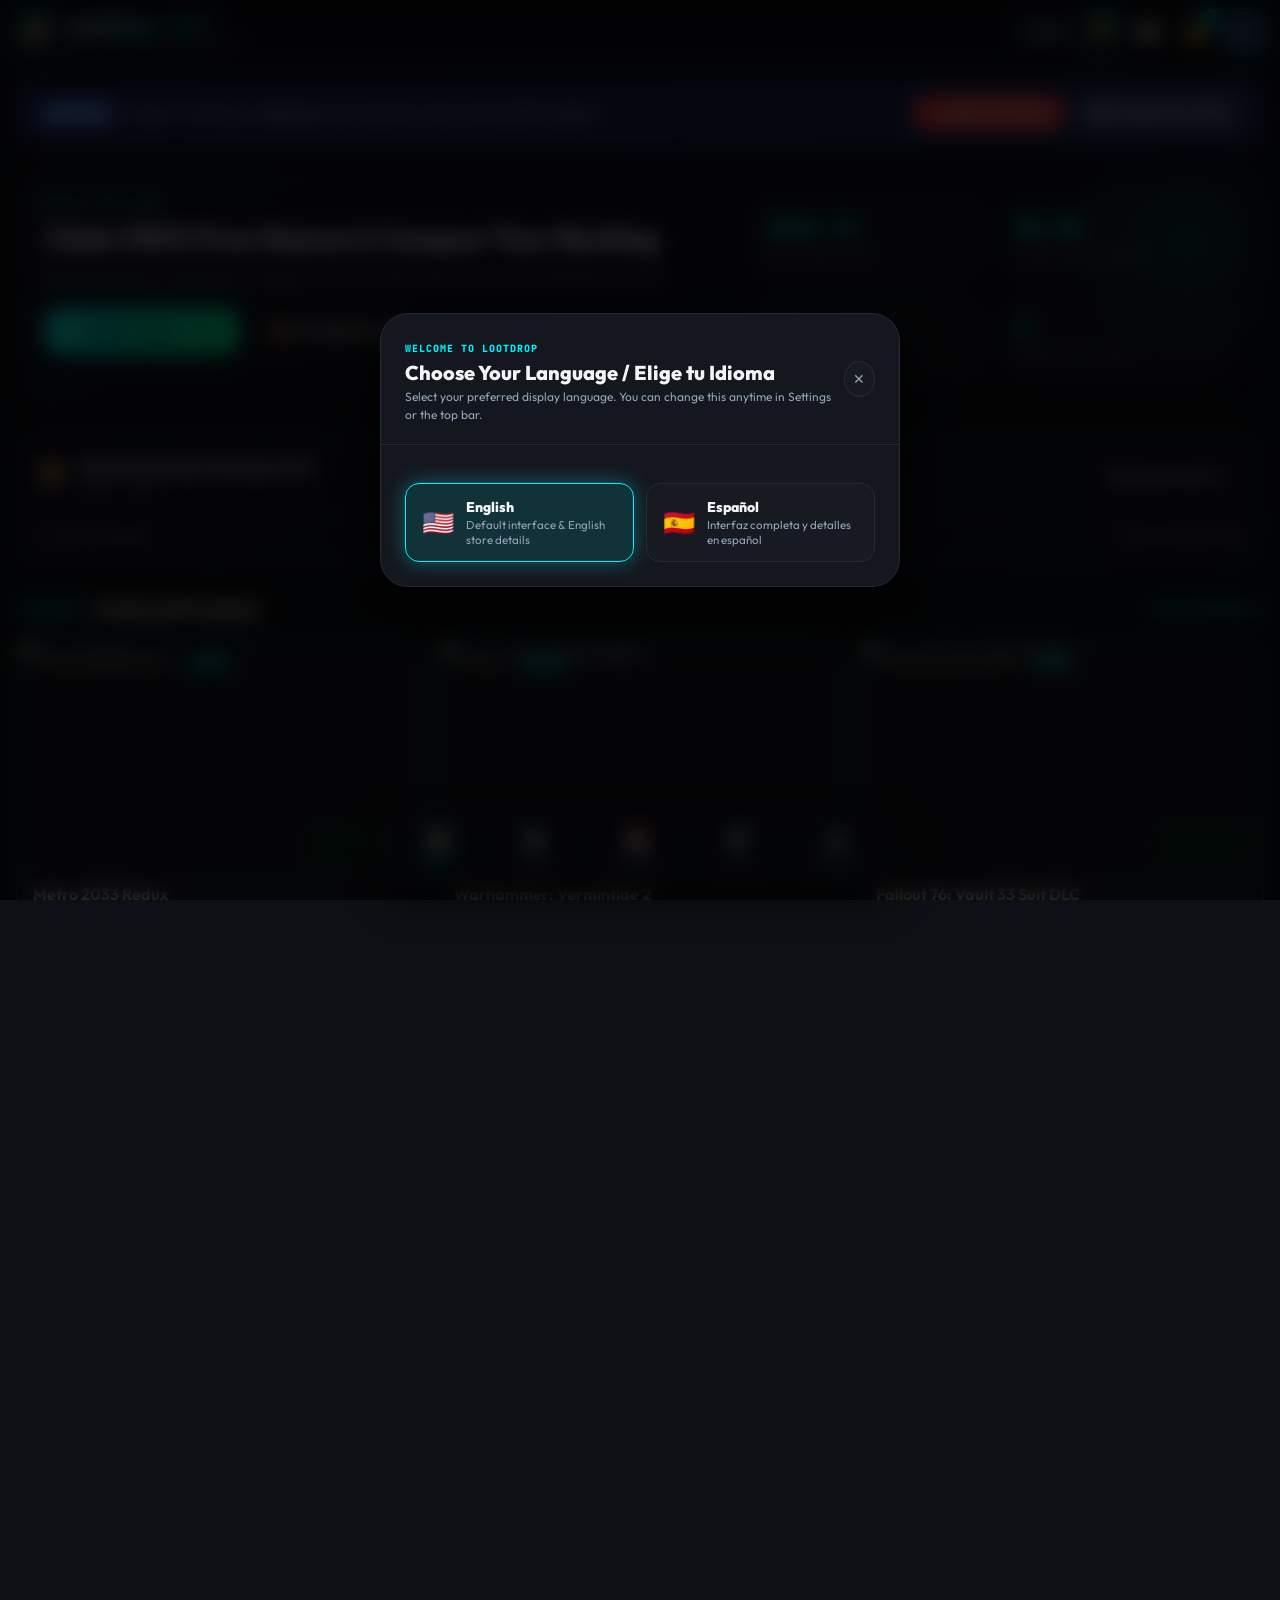
==== commit 5517abc2: "build: release version 4.1.0 - Increment version to 4.1.0 (build 53) - Implement robust APK download" ====
--- a/docs/index.html
+++ b/docs/index.html
@@ -44,7 +44,7 @@
         <div class="brand-text">
           <div class="brand-title-row">
             <span class="brand-name">LootDrop</span>
-            <span class="version-badge">V4.0.0</span>
+            <span class="version-badge">V4.1.0</span>
           </div>
           <span class="brand-sub" data-i18n="brand_sub">FREE GAME & BACKLOG RADAR</span>
         </div>
@@ -94,8 +94,8 @@
           <a href="https://www.patreon.com/cw/LootDrop" target="_blank" rel="noopener" class="banner-btn patreon-btn" data-i18n="ann_patreon">
             ❤️ Support on Patreon
           </a>
-          <a href="https://github.com/BIGBKOG/LootDrop/releases/download/V4.0.0/Lootdrop-V4.0.0.apk" class="banner-btn apk-btn" download data-i18n="ann_apk">
-            ⬇️ Download V4.0.0 APK
+          <a href="https://github.com/BIGBKOG/LootDrop/releases/download/V4.1.0/Lootdrop-V4.1.0.apk" class="banner-btn apk-btn" download data-i18n="ann_apk">
+            ⬇️ Download V4.1.0 APK
           </a>
         </div>
       </div>
@@ -504,7 +504,7 @@
               <span class="link-icon">📦</span>
               <div class="link-info">
                 <strong data-i18n="comm_gh_title">GitHub Releases & APK Downloads</strong>
-                <span data-i18n="comm_gh_sub">Latest release: LootDrop V4.0.0 (Build 52)</span>
+                <span data-i18n="comm_gh_sub">Latest release: LootDrop V4.1.0 (Build 53)</span>
               </div>
               <span class="link-arrow">↗</span>
             </a>
@@ -535,8 +535,8 @@
               <div class="about-app-meta">
                 <div class="about-app-title-row">
                   <strong>LootDrop</strong>
-                  <span class="badge-pill">Web V4.0.0</span>
-                  <span class="badge-pill">App V4.0.0 (Build 52)</span>
+                  <span class="badge-pill">Web V4.1.0</span>
+                  <span class="badge-pill">App V4.1.0 (Build 53)</span>
                 </div>
                 <p data-i18n="about_desc">Built to track 100% free games, limited-time DLC giveaways, Steam library stats, OSTs, and weekly 3×3 backlog challenges with zero ads and zero tracking.</p>
               </div>
--- a/docs/styles.css
+++ b/docs/styles.css
@@ -1,5 +1,5 @@
 /* ==========================================================================
-   LootDrop V4.0.0 - Complete Material 3 Styling
+   LootDrop V4.1.0 - Complete Material 3 Styling
    Matches Jetpack Compose Android UI with 19 Themes & Website Alerts
    ========================================================================== */
 
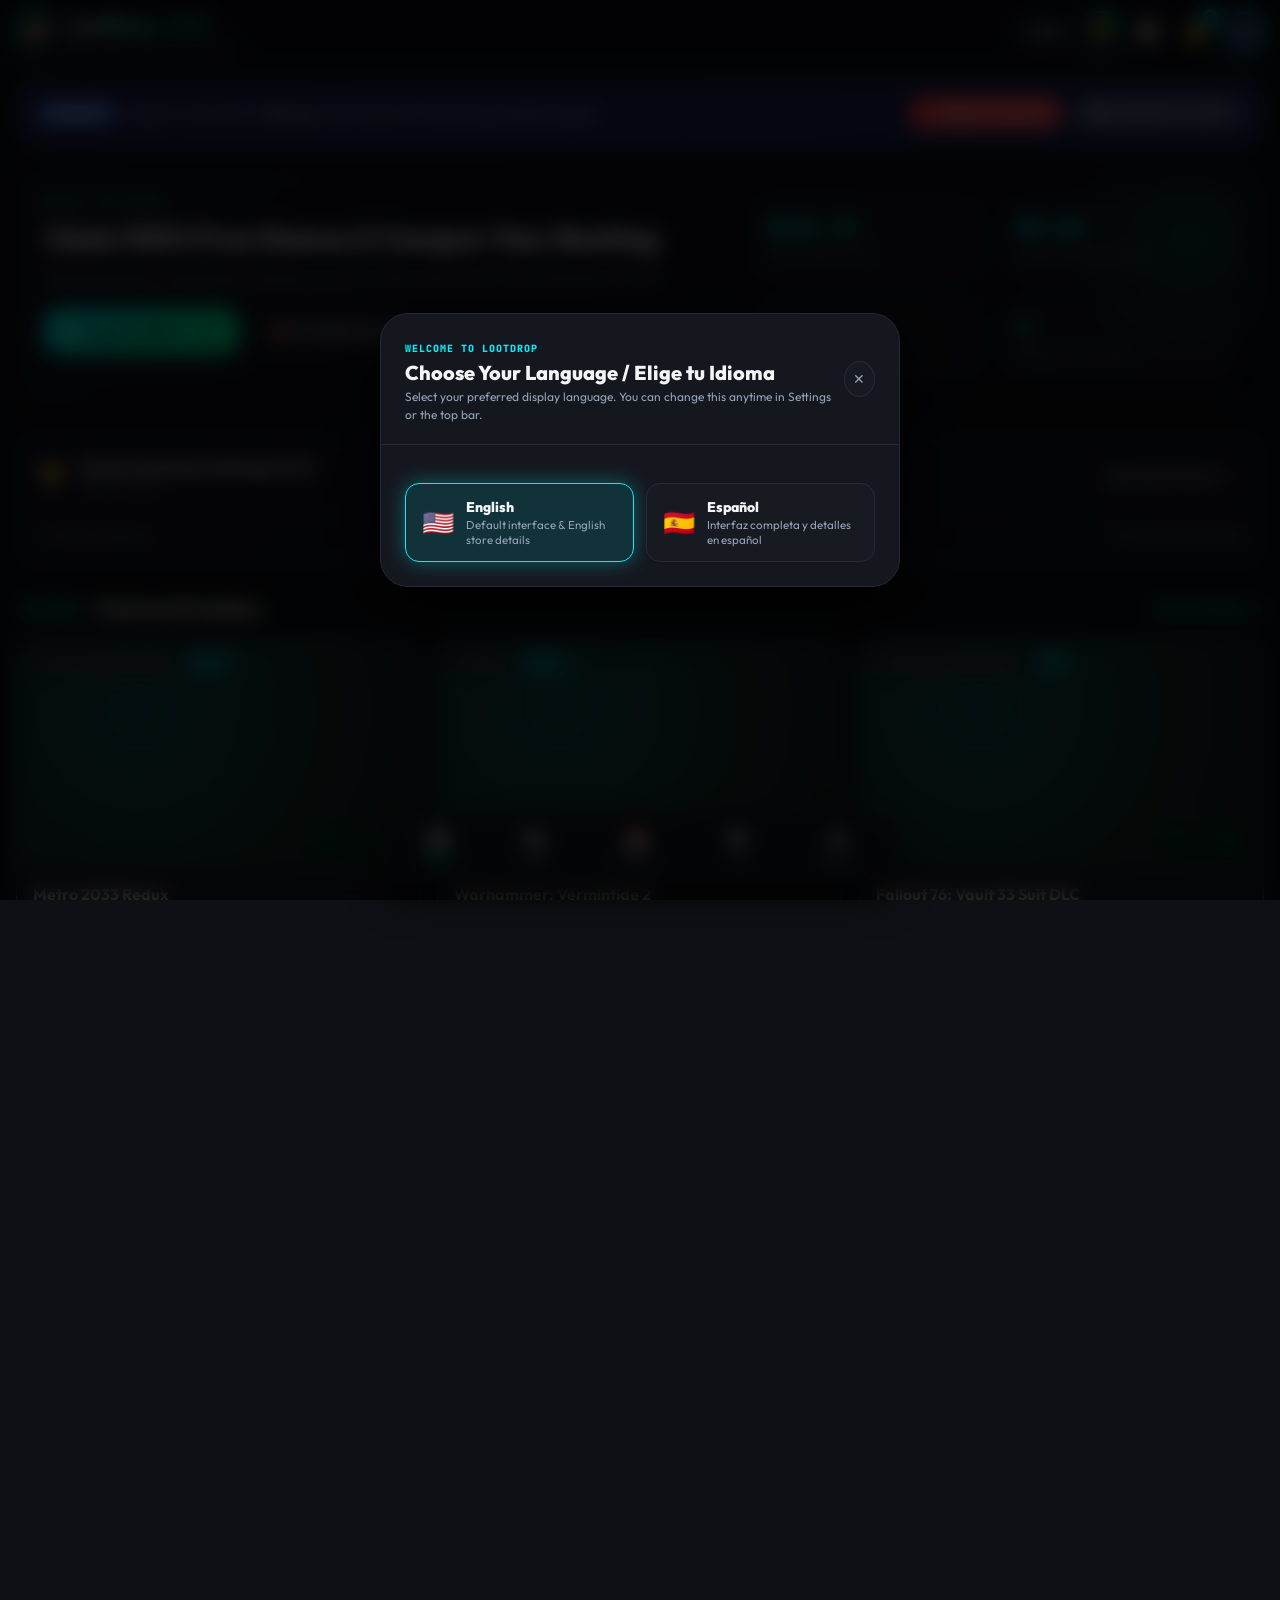
==== commit 36994204: "feat: update to v4.2.0 and enhance localization - Increment version code to 54 (v4.2.0) - Implement " ====
--- a/docs/index.html
+++ b/docs/index.html
@@ -1,1190 +1,1036 @@
 <!DOCTYPE html>
 <html lang="en">
 <head>
-  <meta charset="UTF-8">
-  <meta name="viewport" content="width=device-width, initial-scale=1.0, maximum-scale=1.0, user-scalable=no">
-  <title>LootDrop - Free Games & 100% Discount Tracker</title>
-  <meta name="description" content="Real-time free game & 100% discount tracker for PC & Console (Steam, Epic Games, GOG, PlayStation, Xbox) with instant claim links, calendar expiration radar, vault library, and 3x3 backlog challenges.">
-  <meta name="theme-color" content="#12131C">
-  <link rel="icon" href="data:image/svg+xml,<svg xmlns=%22http://www.w3.org/2000/svg%22 viewBox=%220 0 100 100%22><text y=%22.9em%22 font-size=%2290%22>🎁</text></svg>">
-  <link rel="manifest" href="manifest.json">
-  <link rel="preconnect" href="https://fonts.googleapis.com">
-  <link rel="preconnect" href="https://fonts.gstatic.com" crossorigin>
-  <link href="https://fonts.googleapis.com/css2?family=Outfit:wght@400;500;600;700;800;900&family=JetBrains+Mono:wght@400;600;700;800&display=swap" rel="stylesheet">
-  <link rel="stylesheet" href="styles.css">
+<meta charset="UTF-8">
+<meta name="viewport" content="width=device-width, initial-scale=1.0, maximum-scale=1.0, user-scalable=no">
+<title>LootDrop - Free Games & 100% Discount Tracker</title>
+<meta name="description" content="Real-time free game & 100% discount tracker for PC & Console (Steam, Epic Games, GOG, PlayStation, Xbox) with instant claim links, calendar expiration radar, vault library, and 3x3 backlog challenges.">
+<meta name="theme-color" content="#12131C">
+<link rel="icon" href="data:image/svg+xml,<svg xmlns=%22http://www.w3.org/2000/svg%22 viewBox=%220 0 100 100%22><text y=%22.9em%22 font-size=%2290%22>🎁</text></svg>">
+<link rel="manifest" href="manifest.json">
+<link rel="preconnect" href="https://fonts.googleapis.com">
+<link rel="preconnect" href="https://fonts.gstatic.com" crossorigin>
+<link href="https://fonts.googleapis.com/css2?family=Outfit:wght@400;500;600;700;800;900&family=JetBrains+Mono:wght@400;600;700;800&display=swap" rel="stylesheet">
+<link rel="stylesheet" href="styles.css">
 </head>
 <body class="theme-cyber-cyan bg-dark">
-
-  <!-- Celebration Confetti Canvas -->
-  <canvas id="confetti-canvas"></canvas>
-
-  <!-- Notification Permission Prompt Banner -->
-  <div class="perm-banner" id="perm-banner" style="display: none;">
-    <div class="perm-content">
-      <span class="perm-icon">🔔</span>
-      <div class="perm-text">
-        <strong data-i18n="perm_title">Enable Website Drop Alerts</strong>
-        <span data-i18n="perm_desc">Get real-time browser alerts when games become 100% free on Steam, Epic, GOG, PlayStation & Xbox.</span>
-      </div>
-    </div>
-    <div class="perm-actions">
-      <button class="btn btn-sm btn-primary" id="btn-enable-web-alerts" data-i18n="perm_allow">Allow Alerts</button>
-      <button class="btn btn-sm btn-outline" id="btn-dismiss-perm" data-i18n="perm_later">Later</button>
-    </div>
-  </div>
-
-  <!-- Top App Bar -->
-  <header class="top-bar">
-    <div class="top-bar-inner">
-      <div class="brand" id="brand-home-btn" title="LootDrop Home">
-        <div class="brand-logo-wrap">
-          <span class="brand-icon">📦</span>
-          <span class="brand-glow"></span>
-        </div>
-        <div class="brand-text">
-          <div class="brand-title-row">
-            <span class="brand-name">LootDrop</span>
-            <span class="version-badge">V4.1.0</span>
-          </div>
-          <span class="brand-sub" data-i18n="brand_sub">FREE GAME & BACKLOG RADAR</span>
-        </div>
-      </div>
-
-      <div class="top-actions">
-        <!-- Quick Language Switcher -->
-        <button class="lang-toggle-pill" id="btn-lang-toggle" data-i18n-title="tip_lang_toggle" title="Switch Language (English / Español)">🌐 EN</button>
-
-        <!-- 3x3 Backlog Challenge Grid Button -->
-        <button class="icon-btn pulse-glow" id="btn-open-challenge" data-i18n-title="tip_challenge" title="Weekly 3×3 Backlog Challenge">
-          <span class="btn-emoji">🏆</span>
-          <span class="badge-dot" id="challenge-badge"></span>
-        </button>
-
-        <!-- Backlog Roulette Button -->
-        <button class="icon-btn" id="btn-open-roulette" data-i18n-title="tip_roulette" title="Backlog Roulette (Random Game Picker)">
-          <span class="btn-emoji">🎲</span>
-        </button>
-
-        <!-- Notification Center & Alert Settings -->
-        <button class="icon-btn" id="btn-open-notifications" data-i18n-title="tip_notifications" title="Notifications & Alert Settings">
-          <span class="btn-emoji">🔔</span>
-          <span class="badge-count" id="notif-count">3</span>
-        </button>
-
-        <!-- Profile / Trophies Button -->
-        <button class="profile-avatar-btn" id="btn-open-profile" data-i18n-title="tip_profile" title="Player Profile & Trophies">
-          <div class="avatar-circle" id="top-avatar-circle">🎮</div>
-        </button>
-      </div>
-    </div>
-  </header>
-
-  <!-- Main Content Container -->
-  <main class="main-container">
-
-    <!-- TAB 1: HOME -->
-    <section class="tab-pane active" id="pane-home">
-      <!-- Announcement Banner -->
-      <div class="announcement-banner">
-        <div class="announcement-content">
-          <span class="announcement-tag" data-i18n="ann_tag">COMMUNITY</span>
-          <span class="announcement-text" data-i18n-html="ann_text">Support LootDrop on <strong>Patreon</strong> & download the native Android APK release!</span>
-        </div>
-        <div class="announcement-actions">
-          <a href="https://www.patreon.com/cw/LootDrop" target="_blank" rel="noopener" class="banner-btn patreon-btn" data-i18n="ann_patreon">
-            ❤️ Support on Patreon
-          </a>
-          <a href="https://github.com/BIGBKOG/LootDrop/releases/download/V4.1.0/Lootdrop-V4.1.0.apk" class="banner-btn apk-btn" download data-i18n="ann_apk">
-            ⬇️ Download V4.1.0 APK
-          </a>
-        </div>
-      </div>
-
-      <!-- Hero / Stats Banner -->
-      <div class="hero-card">
-        <div class="hero-left">
-          <div class="hero-eyebrow" data-i18n-html="hero_eyebrow">
-            <span class="live-dot"></span> LIVE LOOT RADAR
-          </div>
-          <h1 class="hero-title" data-i18n="hero_title">Claim 100% Free Games & Conquer Your Backlog</h1>
-          <p class="hero-desc" data-i18n="hero_desc">Real-time alerts for limited-time freebies across PC, Steam, Epic Games, GOG, PlayStation & Xbox.</p>
-          <div class="hero-cta-row">
-            <button class="btn btn-primary" id="hero-browse-btn">
-              <span data-i18n="hero_explore">⚡ Explore Radar</span> (<span id="stat-active-count">...</span>)
-            </button>
-            <button class="btn btn-secondary" id="hero-challenge-btn" data-i18n="hero_grid_btn">
-              🎯 3×3 Weekly Grid
-            </button>
-          </div>
-        </div>
-        <div class="hero-stats-grid">
-          <div class="stat-box">
-            <span class="stat-number" id="stat-total-value">$0.00</span>
-            <span class="stat-label" data-i18n="stat_total_val">TOTAL FREE VALUE</span>
-          </div>
-          <div class="stat-box">
-            <span class="stat-number" id="stat-vault-saved">$0.00</span>
-            <span class="stat-label" data-i18n="stat_vault_saved">SAVED IN YOUR VAULT</span>
-          </div>
-          <div class="stat-box">
-            <span class="stat-number" id="stat-vault-count">0</span>
-            <span class="stat-label" data-i18n="stat_vault_count">CLAIMED IN VAULT</span>
-          </div>
-          <div class="stat-box">
-            <span class="stat-number" id="stat-expiring-soon">0</span>
-            <span class="stat-label" data-i18n="stat_expiring">EXPIRING THIS WEEK</span>
-          </div>
-        </div>
-      </div>
-
-      <!-- 3x3 Backlog Challenge Mini Widget -->
-      <div class="challenge-widget-card" id="home-challenge-widget">
-        <div class="widget-header">
-          <div class="widget-title-group">
-            <span class="widget-icon">🏆</span>
-            <div>
-              <h3 class="widget-title" data-i18n="home_ch_title">Weekly Backlog Challenge (3×3)</h3>
-              <p class="widget-subtitle" id="home-challenge-week-label">Week 1 • Active</p>
-            </div>
-          </div>
-          <button class="btn btn-sm btn-outline" id="home-challenge-open-btn" data-i18n="home_ch_open">
-            Open Grid & Unlocks ↗
-          </button>
-        </div>
-        <div class="mini-grid-progress">
-          <div class="progress-bar-wrap">
-            <div class="progress-fill" id="home-challenge-progress-fill" style="width: 0%;"></div>
-          </div>
-          <div class="progress-labels">
-            <span id="home-challenge-progress-text">0 / 9 Tiles Completed</span>
-            <span id="home-challenge-milestones-text">0 / 4 Milestones Claimed</span>
-          </div>
-        </div>
-      </div>
-
-      <!-- Featured / Top Drops Carousel -->
-      <div class="section-header">
-        <div class="section-title-wrap">
-          <span class="section-badge" data-i18n="home_badge_hot">HOT PICKS</span>
-          <h2 class="section-title" data-i18n="home_featured_title">Featured Freebies</h2>
-        </div>
-        <button class="link-btn" id="view-all-drops-btn" data-i18n="home_view_all">View All Radar ➔</button>
-      </div>
-
-      <div class="featured-carousel" id="featured-drops-container">
-        <div class="loading-spinner-wrap"><div class="spinner"></div><p data-i18n="home_scanning_feeds">Scanning giveaway feeds...</p></div>
-      </div>
-
-      <!-- Steam Library DLC Recommendations Section -->
-      <div class="section-header" id="home-dlc-header">
-        <div class="section-title-wrap">
-          <span class="section-badge dlc-badge" data-i18n="home_badge_dlc">FOR YOUR STEAM GAMES</span>
-          <h2 class="section-title" data-i18n="home_dlc_title">🧩 DLC Picks for Owned Games</h2>
-        </div>
-        <div class="dlc-header-actions">
-          <button class="btn btn-sm btn-outline" id="btn-home-dlc-scan" style="display: none;" data-i18n="btn_scan">🔄 Scan</button>
-          <button class="link-btn" id="btn-home-dlc-see-all" style="display: none;" data-i18n="home_see_all">See All ➔</button>
-        </div>
-      </div>
-      <div id="home-dlc-container" class="home-dlc-container"></div>
-
-      <!-- Fresh Drops Section -->
-      <div class="section-header">
-        <div class="section-title-wrap">
-          <span class="section-badge" data-i18n="home_badge_new">NEW DROPS</span>
-          <h2 class="section-title" data-i18n="home_recent_title">Recently Added</h2>
-        </div>
-      </div>
-      <div class="drops-grid" id="home-recent-drops-container"></div>
-    </section>
-
-    <!-- TAB 2: DISCOVER / RADAR -->
-    <section class="tab-pane" id="pane-discover">
-      <div class="radar-controls">
-        <!-- Search Bar -->
-        <div class="search-bar-wrap">
-          <span class="search-icon">🔍</span>
-          <input type="text" id="radar-search-input" class="search-input" data-i18n-placeholder="radar_search_ph" placeholder="Search by game title, publisher, DLC...">
-          <button class="clear-search-btn" id="clear-search-btn" style="display: none;">✕</button>
-        </div>
-
-        <!-- Platform Filter Chips -->
-        <div class="filter-chips-scroll" id="platform-chips">
-          <button class="filter-chip active" data-platform="all" data-i18n="plat_all">🌐 All Platforms</button>
-          <button class="filter-chip" data-platform="steam">🎮 Steam</button>
-          <button class="filter-chip" data-platform="epic-games-store">⚡ Epic Games</button>
-          <button class="filter-chip" data-platform="gog">🔮 GOG</button>
-          <button class="filter-chip" data-platform="ps4,ps5">🕹️ PlayStation</button>
-          <button class="filter-chip" data-platform="xbox-one,xbox-series-xs">💚 Xbox</button>
-          <button class="filter-chip" data-platform="itchio">👾 Itch.io</button>
-          <button class="filter-chip" data-platform="ubisoft">⚜️ Ubisoft</button>
-          <button class="filter-chip" data-platform="pc" data-i18n="plat_pc">💻 PC Digital</button>
-        </div>
-
-        <!-- Secondary Filters Row -->
-        <div class="filter-secondary-row">
-          <div class="select-group">
-            <label for="filter-type" data-i18n="filter_type_lbl">Type:</label>
-            <select id="filter-type" class="custom-select">
-              <option value="all" data-i18n="type_all">All Types</option>
-              <option value="game" data-i18n="type_game">Full Games Only</option>
-              <option value="loot" data-i18n="type_loot">DLC & In-Game Loot</option>
-              <option value="beta" data-i18n="type_beta">Beta / Early Access</option>
-            </select>
-          </div>
-
-          <div class="select-group">
-            <label for="sort-by" data-i18n="sort_by_lbl">Sort By:</label>
-            <select id="sort-by" class="custom-select">
-              <option value="date" data-i18n="sort_date">Newest First</option>
-              <option value="value" data-i18n="sort_value">Highest Worth ($)</option>
-              <option value="popularity" data-i18n="sort_pop">Most Popular</option>
-              <option value="alphabetical" data-i18n="sort_alpha">Title (A–Z)</option>
-            </select>
-          </div>
-
-          <div class="view-mode-toggle">
-            <button class="view-btn active" id="btn-view-grid" data-i18n-title="tip_grid_view" title="Grid View">🔲</button>
-            <button class="view-btn" id="btn-view-list" data-i18n-title="tip_list_view" title="List View">☰</button>
-          </div>
-        </div>
-      </div>
-
-      <!-- Radar Deals Grid -->
-      <div class="radar-results-info">
-        <span id="radar-count-label" data-i18n="radar_scanning">Scanning free giveaways...</span>
-      </div>
-      <div class="drops-grid" id="radar-drops-container"></div>
-    </section>
-
-    <!-- TAB 3: CALENDAR / EXPIRATION RADAR -->
-    <section class="tab-pane" id="pane-calendar">
-      <div class="calendar-hero">
-        <div class="calendar-hero-content">
-          <span class="section-badge" data-i18n="cal_badge">TIMELINE RADAR</span>
-          <h2 class="section-title" data-i18n="cal_title">Giveaway Expiration Radar</h2>
-          <p class="section-desc" data-i18n="cal_desc">Keep track of drop closing dates so you never let a free game or DLC slip away.</p>
-        </div>
-      </div>
-
-      <div class="calendar-groups" id="calendar-groups-container"></div>
-    </section>
-
-    <!-- TAB 4: VAULT / CLAIMED -->
-    <section class="tab-pane" id="pane-vault">
-      <div class="vault-hero">
-        <div class="vault-stats-summary">
-          <div class="vault-stat">
-            <span class="vault-stat-val" id="vault-total-count">0</span>
-            <span class="vault-stat-lbl" data-i18n="vault_lbl_total">GAMES IN VAULT</span>
-          </div>
-          <div class="vault-stat">
-            <span class="vault-stat-val" id="vault-saved-val">$0.00</span>
-            <span class="vault-stat-lbl" data-i18n="vault_lbl_val">TOTAL VALUE CLAIMED</span>
-          </div>
-          <div class="vault-stat">
-            <span class="vault-stat-val" id="vault-beaten-count">0</span>
-            <span class="vault-stat-lbl" data-i18n="vault_lbl_beaten">BEATEN / FINISHED</span>
-          </div>
-        </div>
-
-        <div class="vault-action-bar">
-          <!-- Play Status Filter Chips -->
-          <div class="filter-chips-scroll" id="vault-status-chips">
-            <button class="filter-chip active" data-status="all" data-i18n="vault_status_all">All Items</button>
-            <button class="filter-chip" data-status="backlog" data-i18n="vault_status_backlog">⏳ Backlog</button>
-            <button class="filter-chip" data-status="playing" data-i18n="vault_status_playing">🎮 Playing</button>
-            <button class="filter-chip" data-status="beaten" data-i18n="vault_status_beaten">👑 Beaten</button>
-            <button class="filter-chip" data-status="dropped" data-i18n="vault_status_paused">⏸️ Paused</button>
-          </div>
-
-          <div class="vault-secondary-actions">
-            <button class="btn btn-sm btn-dlc" id="btn-open-dlc-hub">
-              <span data-i18n="vault_btn_dlc">🧩 DLC Picks</span> <span class="dlc-count-pill" id="vault-dlc-count" style="display: none;">0</span>
-            </button>
-            <button class="btn btn-sm btn-outline" id="btn-sync-steam" data-i18n="vault_btn_steam">
-              🔄 Sync Steam
-            </button>
-            <button class="btn btn-sm btn-outline" id="btn-spin-roulette" data-i18n="vault_btn_roulette">
-              🎲 Roulette
-            </button>
-          </div>
-        </div>
-
-        <div class="vault-mode-tabs" id="vault-mode-tabs">
-          <button class="vault-mode-btn active" data-mode="vault" data-i18n="vault_tab_claimed">💎 Claimed Vault</button>
-          <button class="vault-mode-btn" data-mode="steam"><span data-i18n="vault_tab_steam">🎮 Steam Library</span> (<span id="vault-steam-count">0</span>)</button>
-        </div>
-      </div>
-
-      <!-- Vault Items Grid -->
-      <div class="drops-grid" id="vault-items-container"></div>
-    </section>
-
-    <!-- TAB 5: SETTINGS & THEMES -->
-    <section class="tab-pane" id="pane-settings">
-      <div class="settings-container">
-        <div class="section-header">
-          <div class="section-title-wrap">
-            <span class="section-badge" data-i18n="set_badge">PREFERENCES</span>
-            <h2 class="section-title" data-i18n="set_title">Settings & Customization</h2>
-          </div>
-        </div>
-
-        <!-- Language Selector (English / Español) -->
-        <div class="settings-card">
-          <h3 class="settings-card-title" data-i18n="set_lang_title">🌐 App & Website Language</h3>
-          <p class="settings-card-sub" data-i18n="set_lang_sub">Switch instantly between English and Spanish across all menus, alerts, and challenge tiles.</p>
-          <div class="lang-choice-row">
-            <button type="button" class="lang-choice-card active" id="btn-set-lang-en" data-lang="en">
-              <span class="lang-flag-emoji">🇺🇸</span>
-              <span class="lang-choice-meta">
-                <strong>English</strong>
-                <span data-i18n="lang_en_sub">Default interface & English store details</span>
-              </span>
-            </button>
-            <button type="button" class="lang-choice-card" id="btn-set-lang-es" data-lang="es">
-              <span class="lang-flag-emoji">🇪🇸</span>
-              <span class="lang-choice-meta">
-                <strong>Español</strong>
-                <span data-i18n="lang_es_sub">Interfaz completa y detalles en español</span>
-              </span>
-            </button>
-          </div>
-        </div>
-
-        <!-- Background Mode (Dark / AMOLED / Light) -->
-        <div class="settings-card">
-          <h3 class="settings-card-title" data-i18n="set_bg_title">🌓 Background Display Mode</h3>
-          <p class="settings-card-sub" data-i18n="set_bg_sub">Select your display contrast and dark mode behavior.</p>
-          <div class="bg-mode-row" id="bg-mode-options">
-            <button class="bg-mode-btn active" data-bg="bg-dark" data-i18n="bg_dark">
-              🌙 Dark Gaming
-            </button>
-            <button class="bg-mode-btn" data-bg="bg-amoled" data-i18n="bg_amoled">
-              🖤 AMOLED Black
-            </button>
-            <button class="bg-mode-btn" data-bg="bg-light" data-i18n="bg_light">
-              ☀️ Clean Light
-            </button>
-          </div>
-        </div>
-
-        <!-- 19 Full Accent Themes (Grouped by Category) -->
-        <div class="settings-card">
-          <div class="card-title-header">
-            <div>
-              <h3 class="settings-card-title" data-i18n="set_theme_title">🎨 Accent Theme Catalog (19 Themes)</h3>
-              <p class="settings-card-sub" data-i18n="set_theme_sub">Choose your signature gaming color palette from the official LootDrop collection.</p>
-            </div>
-            <span class="badge-pill" id="current-theme-badge">Cyber Cyan</span>
-          </div>
-
-          <!-- Theme Category Tabs -->
-          <div class="theme-category-tabs" id="theme-cat-tabs">
-            <button class="theme-cat-tab active" data-cat="all" data-i18n="cat_all">All (19)</button>
-            <button class="theme-cat-tab" data-cat="gaming" data-i18n="cat_gaming">Gaming (6)</button>
-            <button class="theme-cat-tab" data-cat="cyber" data-i18n="cat_cyber">Cyber (5)</button>
-            <button class="theme-cat-tab" data-cat="vault" data-i18n="cat_vault">Vault (5)</button>
-            <button class="theme-cat-tab" data-cat="rewards" data-i18n="cat_rewards">Rewards (3)</button>
-          </div>
-
-          <!-- 19 Theme Buttons Grid -->
-          <div class="theme-options-grid" id="full-theme-grid">
-            <!-- Rendered via JS -->
-          </div>
-        </div>
-
-        <!-- Website Drop Alerts & Notification Config -->
-        <div class="settings-card highlight-card">
-          <div class="card-title-header">
-            <div>
-              <h3 class="settings-card-title" data-i18n="set_alerts_title">🔔 Website Drop Alerts & Notifications</h3>
-              <p class="settings-card-sub" data-i18n="set_alerts_sub">Configure browser alerts, audio chimes, and giveaway filter thresholds.</p>
-            </div>
-            <button class="btn btn-sm btn-primary" id="btn-open-alerts-sheet" data-i18n="btn_alert_settings">
-              ⚙️ Alert Settings
-            </button>
-          </div>
-          <div class="alert-quick-toggles">
-            <label class="toggle-row">
-              <input type="checkbox" id="toggle-audio-chime" checked>
-              <span class="toggle-label" data-i18n="tgl_chime">🎵 Play Gamer Sound Chime on New Drop</span>
-            </label>
-            <label class="toggle-row">
-              <input type="checkbox" id="toggle-desktop-alerts" checked>
-              <span class="toggle-label" data-i18n="tgl_desktop">🖥️ Desktop / Mobile Browser Alerts</span>
-            </label>
-            <label class="toggle-row">
-              <input type="checkbox" id="toggle-ending-soon-alerts" checked>
-              <span class="toggle-label" data-i18n="tgl_ending">⏳ Alert When Deals Expire in &lt;24h</span>
-            </label>
-          </div>
-          <div class="test-chime-row">
-            <button class="btn btn-sm btn-outline" id="btn-test-chime" data-i18n="btn_test_chime">
-              🔊 Test Sound Chime
-            </button>
-            <button class="btn btn-sm btn-outline" id="btn-test-notification" data-i18n="btn_test_notif">
-              🚨 Trigger Test Drop Alert
-            </button>
-          </div>
-        </div>
-
-        <!-- Steam 64 ID Integration -->
-        <div class="settings-card">
-          <h3 class="settings-card-title" data-i18n="set_steam_title">🎮 Steam 64 ID Integration</h3>
-          <p class="settings-card-sub" data-i18n-html="set_steam_desc">
-            Link your Steam account to synchronize library statistics and complete 3×3 challenge grid tiles.
-            Need your Steam 64 ID? Look it up quickly at 
-            <a href="https://www.steamid64.net" target="_blank" rel="noopener" class="text-link">steamid64.net ↗</a>.
-          </p>
-          <div class="steam-input-row">
-            <input type="text" id="steam-id-input" class="custom-input" data-i18n-placeholder="steam_input_ph" placeholder="e.g. 76561198000000000 or custom vanity URL">
-            <button class="btn btn-primary" id="btn-save-steam-id" data-i18n="btn_save_steam">Save & Sync</button>
-          </div>
-          <p class="input-hint" id="steam-status-hint" data-i18n="steam_status_not_linked">Steam status: Not linked</p>
-        </div>
-
-        <!-- Cloud Backup / Restore -->
-        <div class="settings-card">
-          <h3 class="settings-card-title" data-i18n="set_backup_title">☁️ Backup & Export</h3>
-          <p class="settings-card-sub" data-i18n="set_backup_sub">Export your LootDrop Vault, 3×3 challenge progress, and settings to JSON, or restore an existing backup.</p>
-          <div class="backup-btn-row">
-            <button class="btn btn-outline" id="btn-export-backup" data-i18n="btn_export_backup">💾 Export Backup (JSON)</button>
-            <label class="btn btn-outline file-label">
-              <span data-i18n="btn_restore_backup">📂 Restore Backup</span>
-              <input type="file" id="backup-file-input" accept=".json" style="display: none;">
-            </label>
-            <button class="btn btn-danger-outline" id="btn-clear-vault" data-i18n="btn_clear_vault">🗑️ Clear Vault</button>
-          </div>
-        </div>
-
-        <!-- LootDrop App Community Rating & Reviews -->
-        <div class="settings-card highlight-gold-border">
-          <div class="settings-card-header-row">
-            <div>
-              <span class="badge-type gold-badge" data-i18n="rev_badge">COMMUNITY REVIEWS</span>
-              <h3 class="settings-card-title" data-i18n="rev_settings_title">⭐ LootDrop App Rating & Community Reviews</h3>
-            </div>
-            <div class="app-rating-big-badge">
-              <span class="big-score-val" id="settings-app-score">5.0</span>
-              <span class="big-score-stars" id="settings-app-stars">★★★★★</span>
-            </div>
-          </div>
-          <p class="settings-card-sub" id="settings-app-count-label" data-i18n="rev_settings_sub">
-            Real community reviews from fellow gamers and freebie hunters, hosted publicly on Cloudflare R2.
-          </p>
-          <div class="settings-btn-row">
-            <button class="btn btn-gold-gradient" id="btn-rate-lootdrop-app" data-i18n="btn_rate_app">
-              ⭐ Rate LootDrop App
-            </button>
-            <button class="btn btn-outline" id="btn-view-app-reviews">
-              <span data-i18n="btn_view_reviews">💬 View All Reviews</span> (<span id="settings-app-reviews-count">0</span>)
-            </button>
-          </div>
-          <div class="app-reviews-preview-list" id="settings-app-reviews-preview" style="display: none; margin-top: 14px;">
-            <!-- Rendered by JS -->
-          </div>
-        </div>
-
-        <!-- Community & Support -->
-        <div class="settings-card">
-          <h3 class="settings-card-title" data-i18n="set_comm_title">💖 LootDrop Community & Releases</h3>
-          <p class="settings-card-sub" data-i18n="set_comm_sub">Support the creator, download mobile APK releases, and track F-Droid updates.</p>
-          <div class="settings-links-list">
-            <a href="https://www.patreon.com/cw/LootDrop" target="_blank" rel="noopener" class="settings-link-item">
-              <span class="link-icon">❤️</span>
-              <div class="link-info">
-                <strong data-i18n="comm_patreon_title">LootDrop Patreon</strong>
-                <span data-i18n="comm_patreon_sub">Support development & get exclusive backer perks</span>
-              </div>
-              <span class="link-arrow">↗</span>
-            </a>
-            <a href="https://github.com/BIGBKOG/LootDrop/releases" target="_blank" rel="noopener" class="settings-link-item">
-              <span class="link-icon">📦</span>
-              <div class="link-info">
-                <strong data-i18n="comm_gh_title">GitHub Releases & APK Downloads</strong>
-                <span data-i18n="comm_gh_sub">Latest release: LootDrop V4.1.0 (Build 53)</span>
-              </div>
-              <span class="link-arrow">↗</span>
-            </a>
-            <div class="settings-link-item fdroid-item">
-              <span class="link-icon">🤖</span>
-              <div class="link-info">
-                <strong data-i18n="comm_fdroid_title">F-Droid Store</strong>
-                <span data-i18n="comm_fdroid_sub">Loot Drop is coming to F-Droid in January!</span>
-              </div>
-              <span class="badge-pill" data-i18n="comm_coming_soon">Coming Soon</span>
-            </div>
-          </div>
-        </div>
-
-        <!-- About LootDrop & Credits -->
-        <div class="settings-card about-credits-card" id="settings-about-section">
-          <div class="settings-card-header-row">
-            <div>
-              <span class="badge-type" data-i18n="about_badge">ABOUT &amp; CREDITS</span>
-              <h3 class="settings-card-title" data-i18n="about_title">ℹ️ About LootDrop &amp; Credits</h3>
-              <p class="settings-card-sub" data-i18n="about_sub">Creator attribution, powered-by APIs, open-source tech stack &amp; project info.</p>
-            </div>
-          </div>
-
-          <div class="about-hero-box">
-            <div class="about-hero-top">
-              <div class="about-app-mark">📦</div>
-              <div class="about-app-meta">
-                <div class="about-app-title-row">
-                  <strong>LootDrop</strong>
-                  <span class="badge-pill">Web V4.1.0</span>
-                  <span class="badge-pill">App V4.1.0 (Build 53)</span>
-                </div>
-                <p data-i18n="about_desc">Built to track 100% free games, limited-time DLC giveaways, Steam library stats, OSTs, and weekly 3×3 backlog challenges with zero ads and zero tracking.</p>
-              </div>
-            </div>
-            <div class="about-pills-row">
-              <span class="about-pill-tag green" data-i18n="about_pill_aosp">✓ Pure AOSP App</span>
-              <span class="about-pill-tag primary" data-i18n="about_pill_noads">Zero Ads</span>
-              <span class="about-pill-tag cyan" data-i18n="about_pill_oss">Open Source</span>
-            </div>
-            <div class="about-hero-actions">
-              <a href="https://github.com/BIGBKOG/LootDrop" target="_blank" rel="noopener" class="btn btn-sm btn-outline" data-i18n="about_btn_repo">
-                💻 GitHub Repo ↗
-              </a>
-              <a href="https://github.com/BIGBKOG/LootDrop/releases" target="_blank" rel="noopener" class="btn btn-sm btn-outline" data-i18n="about_btn_apk">
-                📦 Latest APK Release ↗
-              </a>
-            </div>
-          </div>
-
-          <div class="about-group-heading" data-i18n="about_grp_creators">👥 CREATOR &amp; CONTRIBUTORS</div>
-          <div class="settings-links-list about-list">
-            <a href="https://github.com/BIGBKOG" target="_blank" rel="noopener" class="settings-link-item">
-              <span class="link-icon">🧑‍💻</span>
-              <div class="link-info">
-                <div class="credit-title-row">
-                  <strong>BIGBKOG</strong>
-                  <span class="credit-badge" data-i18n="about_creator_badge">CREATOR</span>
-                </div>
-                <span class="credit-role" data-i18n="about_creator_role">Creator, Lead Developer &amp; Maintainer</span>
-                <span data-i18n="about_creator_desc">Original concept, Kotlin/Jetpack Compose Android app, GitHub Pages Web Edition, release management &amp; feature design.</span>
-              </div>
-              <span class="link-arrow">↗</span>
-            </a>
-
-            <a href="https://www.patreon.com/cw/LootDrop" target="_blank" rel="noopener" class="settings-link-item">
-              <span class="link-icon">💖</span>
-              <div class="link-info">
-                <div class="credit-title-row">
-                  <strong data-i18n="about_comm_title">Community Contributors &amp; Patreon Supporters</strong>
-                  <span class="credit-badge" data-i18n="about_comm_badge">COMMUNITY</span>
-                </div>
-                <span class="credit-role" data-i18n="about_comm_role">Testers, Reviewers &amp; Backers</span>
-                <span data-i18n="about_comm_desc">Everyone testing builds, reporting bugs, submitting community reviews, and supporting LootDrop on Patreon.</span>
-              </div>
-              <span class="link-arrow">↗</span>
-            </a>
-          </div>
-
-          <div class="about-group-heading" data-i18n="about_grp_apis">🔌 POWERED BY APIS &amp; SERVICES</div>
-          <div class="settings-links-list about-list">
-            <a href="https://www.gamerpower.com/api-read" target="_blank" rel="noopener" class="settings-link-item">
-              <span class="link-icon">🎮</span>
-              <div class="link-info">
-                <div class="credit-title-row">
-                  <strong>GamerPower API</strong>
-                  <span class="credit-badge" data-i18n="about_gp_badge">CORE API</span>
-                </div>
-                <span class="credit-role" data-i18n="about_gp_role">Primary Giveaways &amp; Free Loot Feed</span>
-                <span data-i18n="about_gp_desc">Real-time 100% free game, DLC, and loot drop tracking across PC, Steam, Epic Games, GOG, PlayStation, Xbox &amp; mobile.</span>
-              </div>
-              <span class="link-arrow">↗</span>
-            </a>
-
-            <a href="https://apidocs.cheapshark.com/" target="_blank" rel="noopener" class="settings-link-item">
-              <span class="link-icon">🏷️</span>
-              <div class="link-info">
-                <div class="credit-title-row">
-                  <strong>CheapShark API</strong>
-                  <span class="credit-badge" data-i18n="about_cs_badge">DEALS API</span>
-                </div>
-                <span class="credit-role" data-i18n="about_cs_role">Storefront Deals &amp; Price Comparisons</span>
-                <span data-i18n="about_cs_desc">Cross-store price lookups, retail savings comparisons, and deal tracking across major digital PC storefronts.</span>
-              </div>
-              <span class="link-arrow">↗</span>
-            </a>
-
-            <a href="https://store.steampowered.com/" target="_blank" rel="noopener" class="settings-link-item">
-              <span class="link-icon">🚂</span>
-              <div class="link-info">
-                <div class="credit-title-row">
-                  <strong>Steam Web &amp; Storefront API</strong>
-                  <span class="credit-badge">STEAM</span>
-                </div>
-                <span class="credit-role" data-i18n="about_steam_role">Library Sync, Achievements &amp; DLC Radar</span>
-                <span data-i18n="about_steam_desc">Owned Steam games lookup, library sync, storefront metadata, and personalized DLC recommendations.</span>
-              </div>
-              <span class="link-arrow">↗</span>
-            </a>
-
-            <a href="https://musicbrainz.org/" target="_blank" rel="noopener" class="settings-link-item">
-              <span class="link-icon">💿</span>
-              <div class="link-info">
-                <div class="credit-title-row">
-                  <strong>MusicBrainz, Discogs &amp; Spotify APIs</strong>
-                  <span class="credit-badge" data-i18n="about_ost_badge">OST DATA</span>
-                </div>
-                <span class="credit-role" data-i18n="about_ost_role">Official Soundtrack (OST) Discovery</span>
-                <span data-i18n="about_ost_desc">Album metadata, tracklists, release years, and soundtrack streaming links in the LootDrop Android app.</span>
-              </div>
-              <span class="link-arrow">↗</span>
-            </a>
-
-            <a href="https://www.cloudflare.com/" target="_blank" rel="noopener" class="settings-link-item">
-              <span class="link-icon">☁️</span>
-              <div class="link-info">
-                <div class="credit-title-row">
-                  <strong>Cloudflare Workers / R2 &amp; Supabase</strong>
-                  <span class="credit-badge" data-i18n="about_cloud_badge">CLOUD</span>
-                </div>
-                <span class="credit-role" data-i18n="about_cloud_role">Community Reviews &amp; Optional Vault Sync</span>
-                <span data-i18n="about_cloud_desc">Public community reviews storage and optional encrypted account backup sync across devices.</span>
-              </div>
-              <span class="link-arrow">↗</span>
-            </a>
-
-            <a href="https://github.com/BIGBKOG/LootDrop/releases" target="_blank" rel="noopener" class="settings-link-item">
-              <span class="link-icon">🚀</span>
-              <div class="link-info">
-                <div class="credit-title-row">
-                  <strong>GitHub Releases &amp; Pages</strong>
-                  <span class="credit-badge" data-i18n="about_upd_badge">UPDATES</span>
-                </div>
-                <span class="credit-role" data-i18n="about_upd_role">In-App Updater &amp; Web App Hosting</span>
-                <span data-i18n="about_upd_desc">Public release feed checking, Android APK distribution, and hosting for the LootDrop Web Edition.</span>
-              </div>
-              <span class="link-arrow">↗</span>
-            </a>
-          </div>
-
-          <div class="about-group-heading" data-i18n="about_grp_stack">🧱 TECH STACK &amp; OPEN SOURCE</div>
-          <div class="settings-links-list about-list">
-            <div class="settings-link-item static-credit-item">
-              <span class="link-icon">🌐</span>
-              <div class="link-info">
-                <div class="credit-title-row">
-                  <strong data-i18n="about_web_title">Web Edition Stack (HTML5, CSS3, Vanilla JS &amp; PWA)</strong>
-                  <span class="credit-badge">WEB</span>
-                </div>
-                <span class="credit-role" data-i18n="about_web_role">Responsive Web App &amp; Browser Radar</span>
-                <span data-i18n="about_web_desc">Zero-framework client with 19 themes, browser drop alerts, Steam DLC scanner &amp; 3×3 backlog challenge.</span>
-              </div>
-            </div>
-
-            <div class="settings-link-item static-credit-item">
-              <span class="link-icon">📱</span>
-              <div class="link-info">
-                <div class="credit-title-row">
-                  <strong data-i18n="about_and_title">Android App Stack (Kotlin, Jetpack Compose M3, Room, Retrofit &amp; Coil)</strong>
-                  <span class="credit-badge">ANDROID</span>
-                </div>
-                <span class="credit-role" data-i18n="about_and_role">Native Material 3 Expressive Client</span>
-                <span data-i18n="about_and_desc">Edge-to-edge UI, custom font importer, offline Room caching, home screen widgets &amp; background alerts.</span>
-              </div>
-            </div>
-
-            <a href="https://github.com/BIGBKOG/LootDrop/blob/main/LICENSE" target="_blank" rel="noopener" class="settings-link-item">
-              <span class="link-icon">⚖️</span>
-              <div class="link-info">
-                <div class="credit-title-row">
-                  <strong data-i18n="about_lic_title">Open-Source Project License</strong>
-                  <span class="credit-badge" data-i18n="about_lic_badge">LICENSE</span>
-                </div>
-                <span class="credit-role" data-i18n="about_lic_role">Repository Licensing &amp; Terms</span>
-                <span data-i18n="about_lic_desc">View the LootDrop repository LICENSE file and third-party open-source attributions on GitHub.</span>
-              </div>
-              <span class="link-arrow">↗</span>
-            </a>
-          </div>
-        </div>
-
-        <!-- Dedicated Patreon Support Circle & Button (Bottom of Settings) -->
-        <div class="patreon-support-footer-card">
-          <div class="patreon-circle-logo">
-            <span class="patreon-p">P</span>
-          </div>
-          <div class="patreon-footer-text">
-            <h4 data-i18n="patreon_footer_title">Be Part of the Community!</h4>
-            <p data-i18n="patreon_footer_desc">Help support LootDrop on Patreon & get exclusive backer updates</p>
-          </div>
-          <a href="https://www.patreon.com/cw/LootDrop" target="_blank" rel="noopener" class="btn btn-patreon-pill" data-i18n="patreon_footer_btn">
-            Support ❤️
-          </a>
-        </div>
-      </div>
-    </section>
-  </main>
-
-  <!-- Floating Expressive Bottom Navigation Bar -->
-  <nav class="floating-nav-bar">
-    <button class="nav-item active" data-tab="pane-home">
-      <span class="nav-icon">🏠</span>
-      <span class="nav-label" data-i18n="nav_home">Home</span>
-    </button>
-    <button class="nav-item" data-tab="pane-discover">
-      <span class="nav-icon">📡</span>
-      <span class="nav-label" data-i18n="nav_radar">Radar</span>
-    </button>
-    <button class="nav-item" data-tab="pane-calendar">
-      <span class="nav-icon">📅</span>
-      <span class="nav-label" data-i18n="nav_calendar">Calendar</span>
-    </button>
-    <button class="nav-item" data-tab="pane-vault">
-      <span class="nav-icon">💎</span>
-      <span class="nav-label" data-i18n="nav_vault">Vault</span>
-      <span class="nav-dot" id="vault-nav-dot" style="display: none;"></span>
-    </button>
-    <button class="nav-item" data-tab="pane-settings">
-      <span class="nav-icon">⚙️</span>
-      <span class="nav-label" data-i18n="nav_settings">Settings</span>
-    </button>
-  </nav>
-
-  <!-- MODAL: 3x3 Backlog Challenge Grid -->
-  <div class="modal-overlay" id="modal-challenge">
-    <div class="modal-card challenge-modal-card">
-      <div class="modal-header">
-        <div class="modal-title-group">
-          <span class="modal-badge" data-i18n="ch_modal_badge">GAMIFIED BACKLOG CLEARING</span>
-          <h2 class="modal-title" data-i18n="ch_modal_title">3×3 Weekly Backlog Grid</h2>
-          <p class="modal-subtitle" id="modal-week-title">Week 1 (Nov 9 – Nov 15)</p>
-        </div>
-        <button class="close-modal-btn" id="close-challenge-btn">✕</button>
-      </div>
-
-      <div class="modal-body">
-        <!-- Week Navigation -->
-        <div class="week-nav-bar">
-          <button class="week-nav-btn" id="btn-prev-week" data-i18n="ch_prev_week">◀ Previous</button>
-          <div class="week-display" id="week-display-badge">Week 1 (Active)</div>
-          <button class="week-nav-btn" id="btn-next-week" data-i18n="ch_next_week">Next (Preview) ▶</button>
-        </div>
-
-        <!-- Manual Unlock Warning / Status Bar -->
-        <div class="manual-unlock-status" id="manual-unlock-status-bar">
-          <span class="unlock-counter-icon">🔑</span>
-          <span id="manual-unlock-text">Manual Overrides Remaining: <strong>2 / 2</strong></span>
-          <span class="unlock-tooltip-hint" data-i18n="ch_rule_hint" data-i18n-title="ch_rule_tooltip" title="You can manually unlock up to 2 tiles per week if a game doesn't track achievements or was played offline. Unchecking recycles your slot!">ℹ️ Rule</span>
-        </div>
-
-        <!-- 3x3 Tiles Grid -->
-        <div class="challenge-grid-3x3" id="challenge-grid-container"></div>
-
-        <!-- Milestone Rewards Section -->
-        <div class="milestones-section">
-          <div class="milestones-header">
-            <h3 data-i18n="ch_milestones_title">🎁 Milestone Rewards</h3>
-            <span class="milestone-badge" id="milestones-count-badge">0 / 4 Claimed</span>
-          </div>
-          <p class="milestones-desc" data-i18n="ch_milestones_desc">Complete rows, columns, or a full blackout to earn exclusive cosmetic trophies and in-app themes!</p>
-          <div class="milestones-list" id="milestones-list-container"></div>
-        </div>
-      </div>
-    </div>
-  </div>
-
-  <!-- MODAL: Detailed Alert Settings Sheet (Replica of NotificationSettingsSheet.kt) -->
-  <div class="modal-overlay" id="modal-alert-settings">
-    <div class="modal-card notif-settings-modal-card">
-      <div class="modal-header">
-        <div class="modal-title-group">
-          <span class="modal-badge" data-i18n="al_badge">ALERTS CONFIGURATION</span>
-          <h2 class="modal-title" data-i18n="al_title">🔔 Notification & Drop Alerts</h2>
-          <p class="modal-subtitle" data-i18n="al_sub">Customize which free drops notify you and how alerts sound.</p>
-        </div>
-        <button class="close-modal-btn" id="close-alert-settings-btn">✕</button>
-      </div>
-
-      <div class="modal-body">
-        <!-- Master Alert Switch -->
-        <div class="sheet-toggle-card">
-          <div class="toggle-meta">
-            <strong data-i18n="al_master_title">Enable Website Drop Alerts</strong>
-            <span data-i18n="al_master_desc">Receive notifications for free games and giveaways</span>
-          </div>
-          <label class="switch-toggle">
-            <input type="checkbox" id="master-alert-toggle" checked>
-            <span class="switch-slider"></span>
-          </label>
-        </div>
-
-        <!-- Platform Notification Filters -->
-        <div class="sheet-section-title" data-i18n="al_plat_section">PLATFORM ALERTS</div>
-        <div class="platform-toggles-grid">
-          <label class="toggle-chip active">
-            <input type="checkbox" id="alert-plat-steam" checked> 🎮 Steam
-          </label>
-          <label class="toggle-chip active">
-            <input type="checkbox" id="alert-plat-epic" checked> ⚡ Epic Games
-          </label>
-          <label class="toggle-chip active">
-            <input type="checkbox" id="alert-plat-gog" checked> 🔮 GOG
-          </label>
-          <label class="toggle-chip active">
-            <input type="checkbox" id="alert-plat-ps" checked> 🕹️ PlayStation
-          </label>
-          <label class="toggle-chip active">
-            <input type="checkbox" id="alert-plat-xbox" checked> 💚 Xbox
-          </label>
-          <label class="toggle-chip active">
-            <input type="checkbox" id="alert-plat-nintendo" checked> 🔴 Nintendo
-          </label>
-        </div>
-
-        <!-- Filters & Thresholds -->
-        <div class="sheet-section-title" data-i18n="al_criteria_section">DEAL CRITERIA & TIMING</div>
-        <div class="sheet-options-list">
-          <label class="sheet-option-row">
-            <div>
-              <strong data-i18n="al_full_games">Full Games Only</strong>
-              <span data-i18n="al_full_games_desc">Filter out DLC, cosmetic packs, and beta codes</span>
-            </div>
-            <input type="checkbox" id="alert-filter-games-only">
-          </label>
-          <label class="sheet-option-row">
-            <div>
-              <strong data-i18n="al_high_val">High-Value Drops ($20+ Only)</strong>
-              <span data-i18n="al_high_val_desc">Only trigger alerts for AAA and high value games</span>
-            </div>
-            <input type="checkbox" id="alert-filter-high-value">
-          </label>
-          <label class="sheet-option-row">
-            <div>
-              <strong data-i18n="al_expiring">Expiring Deal Radar (&lt;24 Hours)</strong>
-              <span data-i18n="al_expiring_desc">Send urgency reminders before free deals expire</span>
-            </div>
-            <input type="checkbox" id="alert-filter-expiring" checked>
-          </label>
-          <label class="sheet-option-row">
-            <div>
-              <strong data-i18n="al_chime">Play Chime Sound</strong>
-              <span data-i18n="al_chime_desc">Synthesizes a pleasant gaming chime on alert</span>
-            </div>
-            <input type="checkbox" id="alert-filter-sound" checked>
-          </label>
-        </div>
-
-        <div class="sheet-actions-row">
-          <button class="btn btn-primary" id="btn-save-alert-settings" data-i18n="al_save">Save Alert Preferences</button>
-          <button class="btn btn-outline" id="btn-fire-test-alert" data-i18n="al_send_test">🚨 Send Test Alert</button>
-        </div>
-      </div>
-    </div>
-  </div>
-
-  <!-- MODAL: Notification Center / Inbox -->
-  <div class="modal-overlay" id="modal-notifications">
-    <div class="modal-card notif-modal-card">
-      <div class="modal-header">
-        <div class="modal-title-group">
-          <span class="modal-badge" data-i18n="notif_badge">INBOX & HISTORY</span>
-          <h2 class="modal-title" data-i18n="notif_title">🔔 Drop Alerts & History</h2>
-        </div>
-        <button class="close-modal-btn" id="close-notif-btn">✕</button>
-      </div>
-      <div class="modal-body">
-        <div class="notif-actions-row">
-          <button class="btn btn-sm btn-outline" id="btn-settings-notif" data-i18n="notif_btn_settings">⚙️ Alert Settings</button>
-          <button class="btn btn-sm btn-outline" id="btn-mark-all-read" data-i18n="notif_btn_read">Mark All Read</button>
-          <button class="btn btn-sm btn-outline" id="btn-clear-notifs" data-i18n="notif_btn_clear">Clear History</button>
-        </div>
-        <div class="notif-list" id="notif-list-container"></div>
-      </div>
-    </div>
-  </div>
-
-  <!-- MODAL: Giveaway Detail Dialog -->
-  <div class="modal-overlay" id="modal-giveaway-detail">
-    <div class="modal-card detail-modal-card">
-      <div class="modal-header image-header">
-        <img src="" alt="Game Banner" class="detail-banner-img" id="detail-banner-img">
-        <button class="close-modal-btn floating-close" id="close-detail-btn">✕</button>
-      </div>
-      <div class="modal-body detail-modal-body">
-        <div class="detail-top-info">
-          <div class="detail-badges-row">
-            <span class="badge-platform" id="detail-platform">Steam</span>
-            <span class="badge-type" id="detail-type">GAME</span>
-            <span class="badge-price" id="detail-worth">$19.99 FREE</span>
-            <span class="metacritic-badge" id="detail-metacritic" style="display: none;">88</span>
-          </div>
-          <h2 class="detail-title" id="detail-title">Game Title</h2>
-          <div class="detail-timer-row">
-            <span class="timer-icon">⏳</span>
-            <span id="detail-expiration">Ends in 3 days</span>
-          </div>
-        </div>
-
-        <div class="detail-instructions-box">
-          <h4 data-i18n="det_how_to">How to Claim:</h4>
-          <p id="detail-instructions">Follow the store link and add to your library.</p>
-        </div>
-
-        <div class="detail-description-box">
-          <h4 data-i18n="det_desc">Description:</h4>
-          <p id="detail-description">Game details will appear here.</p>
-        </div>
-
-        <!-- Prominent Ownership Banner Pill -->
-        <div class="ownership-pill-banner" id="detail-ownership-banner" style="display: none;">
-          <div class="ownership-pill-icon" id="detail-ownership-icon">🎮</div>
-          <div class="ownership-pill-content">
-            <strong class="ownership-pill-title" id="detail-ownership-title" data-i18n="det_already_own">YOU ALREADY HAVE THIS</strong>
-            <span class="ownership-pill-subtitle" id="detail-ownership-subtitle">Found in your library</span>
-          </div>
-        </div>
-
-        <div class="detail-actions-bar">
-          <a href="#" target="_blank" rel="noopener" class="btn btn-primary btn-claim" id="detail-claim-link" data-i18n="det_claim_store">
-            🚀 Claim on Store ↗
-          </a>
-          <button class="btn btn-secondary" id="detail-vault-toggle" data-i18n="det_add_vault">
-            📥 Add to Vault
-          </button>
-          <button class="btn btn-outline" id="detail-share-btn" data-i18n="det_share_btn">
-            🔗 Share Deal
-          </button>
-        </div>
-
-        <!-- PUBLIC COMMUNITY REVIEWS SECTION (CLOUDFLARE R2) -->
-        <div class="detail-reviews-section" id="detail-reviews-section">
-          <div class="reviews-header-row">
-            <div class="reviews-title-group">
-              <span class="reviews-section-badge" data-i18n="rev_sec_badge">★ PUBLIC REVIEWS</span>
-              <h4 class="reviews-heading" data-i18n-html="rev_heading">Community Reviews <span class="reviews-storage-tag">Cloudflare R2</span></h4>
-            </div>
-            <button class="btn btn-sm btn-gold" id="btn-open-write-review" data-i18n="rev_leave_btn">
-              ✍️ Leave Review
-            </button>
-          </div>
-
-          <div class="reviews-summary-card" id="detail-reviews-summary">
-            <div class="reviews-score-block">
-              <span class="reviews-big-score" id="detail-reviews-avg-score">5.0</span>
-              <div class="reviews-stars-group">
-                <div class="stars-row" id="detail-reviews-stars">★★★★★</div>
-                <span class="reviews-count-text" id="detail-reviews-count-label">Based on community reviews</span>
-              </div>
-            </div>
-          </div>
-
-          <div class="reviews-list-container" id="detail-reviews-list">
-            <!-- Reviews populated by JS -->
-          </div>
-        </div>
-      </div>
-    </div>
-  </div>
-
-  <!-- MODAL: Leave a Public Review -->
-  <div class="modal-overlay" id="modal-write-review">
-    <div class="modal-card write-review-modal-card">
-      <div class="modal-header">
-        <div class="modal-title-group">
-          <span class="modal-badge gold-badge" data-i18n="wr_badge">COMMUNITY REVIEW</span>
-          <h2 class="modal-title" data-i18n="wr_title">Leave a Public Review</h2>
-          <p class="modal-subtitle" id="write-review-game-title">Game Title</p>
-        </div>
-        <button class="close-modal-btn" id="close-write-review-btn">✕</button>
-      </div>
-      <div class="modal-body write-review-body">
-        <div class="review-target-switcher" id="review-target-switcher">
-          <button type="button" class="review-target-btn active" id="btn-target-game" data-i18n="wr_target_game">🎮 Review Game</button>
-          <button type="button" class="review-target-btn" id="btn-target-app" data-i18n="wr_target_app">⭐ Rate LootDrop App</button>
-        </div>
-
-        <div class="star-rating-selector" id="write-review-star-selector">
-          <span class="star-btn active" data-star="1">★</span>
-          <span class="star-btn active" data-star="2">★</span>
-          <span class="star-btn active" data-star="3">★</span>
-          <span class="star-btn active" data-star="4">★</span>
-          <span class="star-btn active" data-star="5">★</span>
-        </div>
-        <div class="star-rating-label" id="write-review-rating-label">5 - Pure Masterpiece! Must Play!</div>
-
-        <div class="form-group">
-          <label for="review-input-title" data-i18n="wr_headline_lbl">Review Headline</label>
-          <input type="text" id="review-input-title" class="form-input" data-i18n-placeholder="wr_headline_ph" placeholder="e.g. Unbelievable gameplay & graphics!">
-        </div>
-
-        <div class="form-group">
-          <label for="review-input-comment" data-i18n="wr_comment_lbl">Detailed Thoughts</label>
-          <textarea id="review-input-comment" class="form-textarea" rows="3" data-i18n-placeholder="wr_comment_ph" placeholder="Share your experience, performance, story, or gameplay tips..."></textarea>
-        </div>
-
-        <div class="form-group">
-          <label for="review-input-author" data-i18n="wr_author_lbl">Your Gamer Tag / Name</label>
-          <input type="text" id="review-input-author" class="form-input" data-i18n-placeholder="wr_author_ph" placeholder="e.g. CyberGamer99">
-        </div>
-
-        <div class="review-cloud-notice" data-i18n="wr_notice">
-          ☁️ Published publicly to Cloudflare R2 object storage. Synced live across Android and Web. Respectful language only (no swears, slurs, addresses, or phone numbers).
-        </div>
-
-        <div class="review-moderation-error" id="review-moderation-error" role="alert" style="display: none;"></div>
-
-        <button class="btn btn-primary btn-gold-gradient btn-block" id="btn-submit-review" data-i18n="wr_submit">
-          🚀 Post Review to Community
-        </button>
-      </div>
-    </div>
-  </div>
-
-  <!-- MODAL: Backlog Roulette -->
-  <div class="modal-overlay" id="modal-roulette">
-    <div class="modal-card roulette-modal-card">
-      <div class="modal-header">
-        <div class="modal-title-group">
-          <span class="modal-badge" data-i18n="rou_badge">RANDOM PICKER</span>
-          <h2 class="modal-title" data-i18n="rou_title">🎲 Backlog Roulette</h2>
-          <p class="modal-subtitle" data-i18n="rou_sub">Can't decide what to play? Let fate choose your next adventure.</p>
-        </div>
-        <button class="close-modal-btn" id="close-roulette-btn">✕</button>
-      </div>
-      <div class="modal-body roulette-body">
-        <div class="roulette-wheel-box">
-          <div class="roulette-display-card" id="roulette-display">
-            <span class="roulette-emoji">🎮</span>
-            <h3 class="roulette-game-title" id="roulette-game-title" data-i18n="rou_idle_title">Press Spin to Start!</h3>
-            <span class="roulette-game-status" id="roulette-game-platform" data-i18n="rou_idle_sub">From your Vault & Giveaways</span>
-          </div>
-        </div>
-        <button class="btn btn-primary btn-lg pulse-glow" id="btn-spin-wheel" data-i18n="rou_spin_btn">
-          🎰 SPIN THE ROULETTE
-        </button>
-      </div>
-    </div>
-  </div>
-
-  <!-- MODAL: Player Profile & Trophies -->
-  <div class="modal-overlay" id="modal-profile">
-    <div class="modal-card profile-modal-card">
-      <div class="modal-header">
-        <div class="modal-title-group">
-          <span class="modal-badge" data-i18n="prof_badge">GAMER IDENTITY</span>
-          <h2 class="modal-title" data-i18n="prof_title">Player Profile & Trophies</h2>
-        </div>
-        <button class="close-modal-btn" id="close-profile-btn">✕</button>
-      </div>
-      <div class="modal-body profile-body">
-        <div class="profile-header-card">
-          <div class="profile-avatar-large" id="profile-avatar-large">🎮</div>
-          <div class="profile-meta">
-            <h3 id="profile-name-display">Vault Hunter</h3>
-            <span class="profile-title-tag" id="profile-title-badge">Backlog Slayer</span>
-            <p class="profile-bio-text" id="profile-bio-display">Clearing the backlog, one drop at a time.</p>
-          </div>
-        </div>
-
-        <div class="profile-edit-section">
-          <div class="input-group">
-            <label for="edit-profile-name" data-i18n="prof_lbl_name">Gamer Tag / Name:</label>
-            <input type="text" id="edit-profile-name" class="custom-input" value="Vault Hunter">
-          </div>
-          <div class="input-group">
-            <label for="edit-profile-bio" data-i18n="prof_lbl_bio">Bio / Motto:</label>
-            <input type="text" id="edit-profile-bio" class="custom-input" value="Clearing the backlog, one drop at a time.">
-          </div>
-          <button class="btn btn-sm btn-outline" id="btn-save-profile" data-i18n="prof_save_btn">Save Profile Changes</button>
-        </div>
-
-        <!-- Trophy Showcase -->
-        <div class="trophy-showcase-section">
-          <div class="section-title-row">
-            <h4 data-i18n="prof_trophies_title">🏆 Unlocked Trophies Showcase</h4>
-            <span class="trophy-count-pill" id="profile-trophy-count">0 Unlocked</span>
-          </div>
-          <div class="trophy-showcase-grid" id="profile-trophies-container"></div>
-        </div>
-      </div>
-    </div>
-  </div>
-
-  <!-- MODAL: Steam DLC Recommender Hub -->
-  <div class="modal-overlay" id="modal-dlc-hub">
-    <div class="modal-card dlc-hub-modal-card">
-      <div class="modal-header">
-        <div class="modal-title-group">
-          <span class="modal-badge dlc-modal-badge" data-i18n="dlc_badge">OWNED STEAM LIBRARY</span>
-          <h2 class="modal-title" id="dlc-hub-title">🧩 Steam DLC Recommender</h2>
-          <p class="modal-subtitle" id="dlc-hub-subtitle">Matched to games you already own in Steam</p>
-        </div>
-        <div class="dlc-modal-top-actions">
-          <button class="btn btn-sm btn-outline" id="btn-dlc-hub-refresh" data-i18n="btn_scan">🔄 Scan</button>
-          <button class="close-modal-btn" id="close-dlc-hub-btn">✕</button>
-        </div>
-      </div>
-      <div class="modal-body dlc-hub-body">
-        <div class="dlc-hub-controls">
-          <div class="filter-chips-scroll" id="dlc-hub-filter-chips">
-            <button class="filter-chip active" data-dlc-filter="all" data-i18n="dlc_filter_all">All Picks</button>
-            <button class="filter-chip" data-dlc-filter="free" data-i18n="dlc_filter_free">Free DLCs</button>
-            <button class="filter-chip" data-dlc-filter="sale" data-i18n="dlc_filter_sale">On Sale</button>
-            <button class="filter-chip" data-dlc-filter="top" data-i18n="dlc_filter_top">Top Expansions</button>
-          </div>
-          <select id="dlc-hub-game-select" class="custom-select dlc-game-select">
-            <option value="all" data-i18n="dlc_select_all">All Owned Steam Games</option>
-          </select>
-        </div>
-
-        <div class="dlc-scan-status-bar" id="dlc-hub-status-bar" style="display: none;">
-          <div class="spinner dlc-mini-spinner" id="dlc-hub-spinner"></div>
-          <span id="dlc-hub-status-text" data-i18n="dlc_scanning_store">Scanning Steam Storefront...</span>
-        </div>
-
-        <div class="dlc-hub-list" id="dlc-hub-list"></div>
-      </div>
-    </div>
-  </div>
-
-  <!-- MODAL: First-Visit Language Picker -->
-  <div class="modal-overlay" id="modal-language-picker">
-    <div class="modal-card lang-modal-card">
-      <div class="modal-header">
-        <div class="modal-title-group">
-          <span class="modal-badge" data-i18n="lang_modal_badge">WELCOME TO LOOTDROP</span>
-          <h2 class="modal-title" data-i18n="lang_modal_title">Choose Your Language / Elige tu Idioma</h2>
-          <p class="modal-subtitle" data-i18n="lang_modal_sub">Select your preferred display language. You can change this anytime in Settings or the top bar.</p>
-        </div>
-        <button class="close-modal-btn" id="close-lang-modal-btn">✕</button>
-      </div>
-      <div class="modal-body">
-        <div class="lang-choice-row">
-          <button type="button" class="lang-choice-card" id="btn-pick-lang-en" data-lang="en">
-            <span class="lang-flag-emoji">🇺🇸</span>
-            <span class="lang-choice-meta">
-              <strong data-i18n="lang_en_name">English</strong>
-              <span data-i18n="lang_en_sub">Default interface & English store details</span>
-            </span>
-          </button>
-          <button type="button" class="lang-choice-card" id="btn-pick-lang-es" data-lang="es">
-            <span class="lang-flag-emoji">🇪🇸</span>
-            <span class="lang-choice-meta">
-              <strong data-i18n="lang_es_name">Español</strong>
-              <span data-i18n="lang_es_sub">Interfaz completa y detalles en español</span>
-            </span>
-          </button>
-        </div>
-      </div>
-    </div>
-  </div>
-
-  <!-- Floating Toast Notification Popup -->
-  <div class="toast-popup" id="toast-popup">
-    <span class="toast-icon" id="toast-icon">✨</span>
-    <span class="toast-message" id="toast-message">Notification message</span>
-  </div>
-
-  <script src="i18n.js"></script>
-  <script src="app.js"></script>
+<canvas id="confetti-canvas"></canvas>
+<div class="perm-banner" id="perm-banner" style="display: none;">
+<div class="perm-content">
+<span class="perm-icon">🔔</span>
+<div class="perm-text">
+<strong data-i18n="perm_title">Enable Website Drop Alerts</strong>
+<span data-i18n="perm_desc">Get real-time browser alerts when games become 100% free on Steam, Epic, GOG, PlayStation & Xbox.</span>
+</div>
+</div>
+<div class="perm-actions">
+<button class="btn btn-sm btn-primary" id="btn-enable-web-alerts" data-i18n="perm_allow">Allow Alerts</button>
+<button class="btn btn-sm btn-outline" id="btn-dismiss-perm" data-i18n="perm_later">Later</button>
+</div>
+</div>
+<header class="top-bar">
+<div class="top-bar-inner">
+<div class="brand" id="brand-home-btn" title="LootDrop Home">
+<div class="brand-logo-wrap">
+<span class="brand-icon">📦</span>
+<span class="brand-glow"></span>
+</div>
+<div class="brand-text">
+<div class="brand-title-row">
+<span class="brand-name">LootDrop</span>
+<span class="version-badge">V4.2.0</span>
+</div>
+<span class="brand-sub" data-i18n="brand_sub">FREE GAME & BACKLOG RADAR</span>
+</div>
+</div>
+<div class="top-actions">
+<button class="lang-toggle-pill" id="btn-lang-toggle" data-i18n-title="tip_lang_toggle" title="Switch Language (English / Español)">🌐 EN</button>
+<button class="icon-btn pulse-glow" id="btn-open-challenge" data-i18n-title="tip_challenge" title="Weekly 3×3 Backlog Challenge">
+<span class="btn-emoji">🏆</span>
+<span class="badge-dot" id="challenge-badge"></span>
+</button>
+<button class="icon-btn" id="btn-open-roulette" data-i18n-title="tip_roulette" title="Backlog Roulette (Random Game Picker)">
+<span class="btn-emoji">🎲</span>
+</button>
+<button class="icon-btn" id="btn-open-notifications" data-i18n-title="tip_notifications" title="Notifications & Alert Settings">
+<span class="btn-emoji">🔔</span>
+<span class="badge-count" id="notif-count">3</span>
+</button>
+<button class="profile-avatar-btn" id="btn-open-profile" data-i18n-title="tip_profile" title="Player Profile & Trophies">
+<div class="avatar-circle" id="top-avatar-circle">🎮</div>
+</button>
+</div>
+</div>
+</header>
+<main class="main-container">
+<section class="tab-pane active" id="pane-home">
+<div class="announcement-banner">
+<div class="announcement-content">
+<span class="announcement-tag" data-i18n="ann_tag">COMMUNITY</span>
+<span class="announcement-text" data-i18n-html="ann_text">Support LootDrop on <strong>Patreon</strong> & download the native Android APK release!</span>
+</div>
+<div class="announcement-actions">
+<a href="https://www.patreon.com/cw/LootDrop" target="_blank" rel="noopener" class="banner-btn patreon-btn" data-i18n="ann_patreon">
+❤️ Support on Patreon
+</a>
+<a href="https://github.com/BIGBKOG/LootDrop/releases/download/V4.2.0/Lootdrop-V4.2.0.apk" class="banner-btn apk-btn" download data-i18n="ann_apk">
+⬇️ Download V4.2.0 APK
+</a>
+</div>
+</div>
+<div class="hero-card">
+<div class="hero-left">
+<div class="hero-eyebrow" data-i18n-html="hero_eyebrow">
+<span class="live-dot"></span> LIVE LOOT RADAR
+</div>
+<h1 class="hero-title" data-i18n="hero_title">Claim 100% Free Games & Conquer Your Backlog</h1>
+<p class="hero-desc" data-i18n="hero_desc">Real-time alerts for limited-time freebies across PC, Steam, Epic Games, GOG, PlayStation & Xbox.</p>
+<div class="hero-cta-row">
+<button class="btn btn-primary" id="hero-browse-btn">
+<span data-i18n="hero_explore">⚡ Explore Radar</span> (<span id="stat-active-count">...</span>)
+</button>
+<button class="btn btn-secondary" id="hero-challenge-btn" data-i18n="hero_grid_btn">
+🎯 3×3 Weekly Grid
+</button>
+</div>
+</div>
+<div class="hero-stats-grid">
+<div class="stat-box">
+<span class="stat-number" id="stat-total-value">$0.00</span>
+<span class="stat-label" data-i18n="stat_total_val">TOTAL FREE VALUE</span>
+</div>
+<div class="stat-box">
+<span class="stat-number" id="stat-vault-saved">$0.00</span>
+<span class="stat-label" data-i18n="stat_vault_saved">SAVED IN YOUR VAULT</span>
+</div>
+<div class="stat-box">
+<span class="stat-number" id="stat-vault-count">0</span>
+<span class="stat-label" data-i18n="stat_vault_count">CLAIMED IN VAULT</span>
+</div>
+<div class="stat-box">
+<span class="stat-number" id="stat-expiring-soon">0</span>
+<span class="stat-label" data-i18n="stat_expiring">EXPIRING THIS WEEK</span>
+</div>
+</div>
+</div>
+<div class="challenge-widget-card" id="home-challenge-widget">
+<div class="widget-header">
+<div class="widget-title-group">
+<span class="widget-icon">🏆</span>
+<div>
+<h3 class="widget-title" data-i18n="home_ch_title">Weekly Backlog Challenge (3×3)</h3>
+<p class="widget-subtitle" id="home-challenge-week-label">Week 1 • Active</p>
+</div>
+</div>
+<button class="btn btn-sm btn-outline" id="home-challenge-open-btn" data-i18n="home_ch_open">
+Open Grid & Unlocks ↗
+</button>
+</div>
+<div class="mini-grid-progress">
+<div class="progress-bar-wrap">
+<div class="progress-fill" id="home-challenge-progress-fill" style="width: 0%;"></div>
+</div>
+<div class="progress-labels">
+<span id="home-challenge-progress-text">0 / 9 Tiles Completed</span>
+<span id="home-challenge-milestones-text">0 / 4 Milestones Claimed</span>
+</div>
+</div>
+</div>
+<div class="section-header">
+<div class="section-title-wrap">
+<span class="section-badge" data-i18n="home_badge_hot">HOT PICKS</span>
+<h2 class="section-title" data-i18n="home_featured_title">Featured Freebies</h2>
+</div>
+<button class="link-btn" id="view-all-drops-btn" data-i18n="home_view_all">View All Radar ➔</button>
+</div>
+<div class="featured-carousel" id="featured-drops-container">
+<div class="loading-spinner-wrap"><div class="spinner"></div><p data-i18n="home_scanning_feeds">Scanning giveaway feeds...</p></div>
+</div>
+<div class="section-header" id="home-dlc-header">
+<div class="section-title-wrap">
+<span class="section-badge dlc-badge" data-i18n="home_badge_dlc">FOR YOUR STEAM GAMES</span>
+<h2 class="section-title" data-i18n="home_dlc_title">🧩 DLC Picks for Owned Games</h2>
+</div>
+<div class="dlc-header-actions">
+<button class="btn btn-sm btn-outline" id="btn-home-dlc-scan" style="display: none;" data-i18n="btn_scan">🔄 Scan</button>
+<button class="link-btn" id="btn-home-dlc-see-all" style="display: none;" data-i18n="home_see_all">See All ➔</button>
+</div>
+</div>
+<div id="home-dlc-container" class="home-dlc-container"></div>
+<div class="section-header">
+<div class="section-title-wrap">
+<span class="section-badge" data-i18n="home_badge_new">NEW DROPS</span>
+<h2 class="section-title" data-i18n="home_recent_title">Recently Added</h2>
+</div>
+</div>
+<div class="drops-grid" id="home-recent-drops-container"></div>
+</section>
+<section class="tab-pane" id="pane-discover">
+<div class="radar-controls">
+<div class="search-bar-wrap">
+<span class="search-icon">🔍</span>
+<input type="text" id="radar-search-input" class="search-input" data-i18n-placeholder="radar_search_ph" placeholder="Search by game title, publisher, DLC...">
+<button class="clear-search-btn" id="clear-search-btn" style="display: none;">✕</button>
+</div>
+<div class="filter-chips-scroll" id="platform-chips">
+<button class="filter-chip active" data-platform="all" data-i18n="plat_all">🌐 All Platforms</button>
+<button class="filter-chip" data-platform="steam">🎮 Steam</button>
+<button class="filter-chip" data-platform="epic-games-store">⚡ Epic Games</button>
+<button class="filter-chip" data-platform="gog">🔮 GOG</button>
+<button class="filter-chip" data-platform="ps4,ps5">🕹️ PlayStation</button>
+<button class="filter-chip" data-platform="xbox-one,xbox-series-xs">💚 Xbox</button>
+<button class="filter-chip" data-platform="itchio">👾 Itch.io</button>
+<button class="filter-chip" data-platform="ubisoft">⚜️ Ubisoft</button>
+<button class="filter-chip" data-platform="pc" data-i18n="plat_pc">💻 PC Digital</button>
+</div>
+<div class="filter-secondary-row">
+<div class="select-group">
+<label for="filter-type" data-i18n="filter_type_lbl">Type:</label>
+<select id="filter-type" class="custom-select">
+<option value="all" data-i18n="type_all">All Types</option>
+<option value="game" data-i18n="type_game">Full Games Only</option>
+<option value="loot" data-i18n="type_loot">DLC & In-Game Loot</option>
+<option value="beta" data-i18n="type_beta">Beta / Early Access</option>
+</select>
+</div>
+<div class="select-group">
+<label for="sort-by" data-i18n="sort_by_lbl">Sort By:</label>
+<select id="sort-by" class="custom-select">
+<option value="date" data-i18n="sort_date">Newest First</option>
+<option value="value" data-i18n="sort_value">Highest Worth ($)</option>
+<option value="popularity" data-i18n="sort_pop">Most Popular</option>
+<option value="alphabetical" data-i18n="sort_alpha">Title (A–Z)</option>
+</select>
+</div>
+<div class="view-mode-toggle">
+<button class="view-btn active" id="btn-view-grid" data-i18n-title="tip_grid_view" title="Grid View">🔲</button>
+<button class="view-btn" id="btn-view-list" data-i18n-title="tip_list_view" title="List View">☰</button>
+</div>
+</div>
+</div>
+<div class="radar-results-info">
+<span id="radar-count-label" data-i18n="radar_scanning">Scanning free giveaways...</span>
+</div>
+<div class="drops-grid" id="radar-drops-container"></div>
+</section>
+<section class="tab-pane" id="pane-calendar">
+<div class="calendar-hero">
+<div class="calendar-hero-content">
+<span class="section-badge" data-i18n="cal_badge">TIMELINE RADAR</span>
+<h2 class="section-title" data-i18n="cal_title">Giveaway Expiration Radar</h2>
+<p class="section-desc" data-i18n="cal_desc">Keep track of drop closing dates so you never let a free game or DLC slip away.</p>
+</div>
+</div>
+<div class="calendar-groups" id="calendar-groups-container"></div>
+</section>
+<section class="tab-pane" id="pane-vault">
+<div class="vault-hero">
+<div class="vault-stats-summary">
+<div class="vault-stat">
+<span class="vault-stat-val" id="vault-total-count">0</span>
+<span class="vault-stat-lbl" data-i18n="vault_lbl_total">GAMES IN VAULT</span>
+</div>
+<div class="vault-stat">
+<span class="vault-stat-val" id="vault-saved-val">$0.00</span>
+<span class="vault-stat-lbl" data-i18n="vault_lbl_val">TOTAL VALUE CLAIMED</span>
+</div>
+<div class="vault-stat">
+<span class="vault-stat-val" id="vault-beaten-count">0</span>
+<span class="vault-stat-lbl" data-i18n="vault_lbl_beaten">BEATEN / FINISHED</span>
+</div>
+</div>
+<div class="vault-action-bar">
+<div class="filter-chips-scroll" id="vault-status-chips">
+<button class="filter-chip active" data-status="all" data-i18n="vault_status_all">All Items</button>
+<button class="filter-chip" data-status="backlog" data-i18n="vault_status_backlog">⏳ Backlog</button>
+<button class="filter-chip" data-status="playing" data-i18n="vault_status_playing">🎮 Playing</button>
+<button class="filter-chip" data-status="beaten" data-i18n="vault_status_beaten">👑 Beaten</button>
+<button class="filter-chip" data-status="dropped" data-i18n="vault_status_paused">⏸️ Paused</button>
+</div>
+<div class="vault-secondary-actions">
+<button class="btn btn-sm btn-dlc" id="btn-open-dlc-hub">
+<span data-i18n="vault_btn_dlc">🧩 DLC Picks</span> <span class="dlc-count-pill" id="vault-dlc-count" style="display: none;">0</span>
+</button>
+<button class="btn btn-sm btn-outline" id="btn-sync-steam" data-i18n="vault_btn_steam">
+🔄 Sync Steam
+</button>
+<button class="btn btn-sm btn-outline" id="btn-spin-roulette" data-i18n="vault_btn_roulette">
+🎲 Roulette
+</button>
+</div>
+</div>
+<div class="vault-mode-tabs" id="vault-mode-tabs">
+<button class="vault-mode-btn active" data-mode="vault" data-i18n="vault_tab_claimed">💎 Claimed Vault</button>
+<button class="vault-mode-btn" data-mode="steam"><span data-i18n="vault_tab_steam">🎮 Steam Library</span> (<span id="vault-steam-count">0</span>)</button>
+</div>
+</div>
+<div class="drops-grid" id="vault-items-container"></div>
+</section>
+<section class="tab-pane" id="pane-settings">
+<div class="settings-container">
+<div class="section-header">
+<div class="section-title-wrap">
+<span class="section-badge" data-i18n="set_badge">PREFERENCES</span>
+<h2 class="section-title" data-i18n="set_title">Settings & Customization</h2>
+</div>
+</div>
+<div class="settings-card">
+<h3 class="settings-card-title" data-i18n="set_lang_title">🌐 App & Website Language</h3>
+<p class="settings-card-sub" data-i18n="set_lang_sub">Switch instantly between English and Spanish across all menus, alerts, and challenge tiles.</p>
+<div class="lang-choice-row">
+<button type="button" class="lang-choice-card active" id="btn-set-lang-en" data-lang="en">
+<span class="lang-flag-emoji">🇺🇸</span>
+<span class="lang-choice-meta">
+<strong>English</strong>
+<span data-i18n="lang_en_sub">Default interface & English store details</span>
+</span>
+</button>
+<button type="button" class="lang-choice-card" id="btn-set-lang-es" data-lang="es">
+<span class="lang-flag-emoji">🇪🇸</span>
+<span class="lang-choice-meta">
+<strong>Español</strong>
+<span data-i18n="lang_es_sub">Interfaz completa y detalles en español</span>
+</span>
+</button>
+</div>
+</div>
+<div class="settings-card">
+<h3 class="settings-card-title" data-i18n="set_bg_title">🌓 Background Display Mode</h3>
+<p class="settings-card-sub" data-i18n="set_bg_sub">Select your display contrast and dark mode behavior.</p>
+<div class="bg-mode-row" id="bg-mode-options">
+<button class="bg-mode-btn active" data-bg="bg-dark" data-i18n="bg_dark">
+🌙 Dark Gaming
+</button>
+<button class="bg-mode-btn" data-bg="bg-amoled" data-i18n="bg_amoled">
+🖤 AMOLED Black
+</button>
+<button class="bg-mode-btn" data-bg="bg-light" data-i18n="bg_light">
+☀️ Clean Light
+</button>
+</div>
+</div>
+<div class="settings-card">
+<div class="card-title-header">
+<div>
+<h3 class="settings-card-title" data-i18n="set_theme_title">🎨 Accent Theme Catalog (23 Themes)</h3>
+<p class="settings-card-sub" data-i18n="set_theme_sub">Choose your signature gaming color palette from the official LootDrop collection.</p>
+</div>
+<span class="badge-pill" id="current-theme-badge">Cyber Cyan</span>
+</div>
+<div class="theme-category-tabs" id="theme-cat-tabs">
+<button class="theme-cat-tab active" data-cat="all" data-i18n="cat_all">All (23)</button>
+<button class="theme-cat-tab" data-cat="gaming" data-i18n="cat_gaming">Gaming (6)</button>
+<button class="theme-cat-tab" data-cat="cyber" data-i18n="cat_cyber">Cyber (5)</button>
+<button class="theme-cat-tab" data-cat="vault" data-i18n="cat_vault">Vault (5)</button>
+<button class="theme-cat-tab" data-cat="rewards" data-i18n="cat_rewards">Rewards (7)</button>
+</div>
+<div class="theme-options-grid" id="full-theme-grid">
+</div>
+</div>
+<div class="settings-card highlight-card">
+<div class="card-title-header">
+<div>
+<h3 class="settings-card-title" data-i18n="set_alerts_title">🔔 Website Drop Alerts & Notifications</h3>
+<p class="settings-card-sub" data-i18n="set_alerts_sub">Configure browser alerts, audio chimes, and giveaway filter thresholds.</p>
+</div>
+<button class="btn btn-sm btn-primary" id="btn-open-alerts-sheet" data-i18n="btn_alert_settings">
+⚙️ Alert Settings
+</button>
+</div>
+<div class="alert-quick-toggles">
+<label class="toggle-row">
+<input type="checkbox" id="toggle-audio-chime" checked>
+<span class="toggle-label" data-i18n="tgl_chime">🎵 Play Gamer Sound Chime on New Drop</span>
+</label>
+<label class="toggle-row">
+<input type="checkbox" id="toggle-desktop-alerts" checked>
+<span class="toggle-label" data-i18n="tgl_desktop">🖥️ Desktop / Mobile Browser Alerts</span>
+</label>
+<label class="toggle-row">
+<input type="checkbox" id="toggle-ending-soon-alerts" checked>
+<span class="toggle-label" data-i18n="tgl_ending">⏳ Alert When Deals Expire in &lt;24h</span>
+</label>
+</div>
+<div class="test-chime-row">
+<button class="btn btn-sm btn-outline" id="btn-test-chime" data-i18n="btn_test_chime">
+🔊 Test Sound Chime
+</button>
+<button class="btn btn-sm btn-outline" id="btn-test-notification" data-i18n="btn_test_notif">
+🚨 Trigger Test Drop Alert
+</button>
+</div>
+</div>
+<div class="settings-card">
+<h3 class="settings-card-title" data-i18n="set_steam_title">🎮 Steam 64 ID Integration</h3>
+<p class="settings-card-sub" data-i18n-html="set_steam_desc">
+Link your Steam account to synchronize library statistics and complete 3×3 challenge grid tiles.
+Need your Steam 64 ID? Look it up quickly at
+<a href="https://www.steamid64.net" target="_blank" rel="noopener" class="text-link">steamid64.net ↗</a>.
+</p>
+<div class="steam-input-row">
+<input type="text" id="steam-id-input" class="custom-input" data-i18n-placeholder="steam_input_ph" placeholder="e.g. 76561198000000000 or custom vanity URL">
+<button class="btn btn-primary" id="btn-save-steam-id" data-i18n="btn_save_steam">Save & Sync</button>
+</div>
+<p class="input-hint" id="steam-status-hint" data-i18n="steam_status_not_linked">Steam status: Not linked</p>
+</div>
+<div class="settings-card">
+<h3 class="settings-card-title" data-i18n="set_backup_title">☁️ Backup & Export</h3>
+<p class="settings-card-sub" data-i18n="set_backup_sub">Export your LootDrop Vault, 3×3 challenge progress, and settings to JSON, or restore an existing backup.</p>
+<div class="backup-btn-row">
+<button class="btn btn-outline" id="btn-export-backup" data-i18n="btn_export_backup">💾 Export Backup (JSON)</button>
+<label class="btn btn-outline file-label">
+<span data-i18n="btn_restore_backup">📂 Restore Backup</span>
+<input type="file" id="backup-file-input" accept=".json" style="display: none;">
+</label>
+<button class="btn btn-danger-outline" id="btn-clear-vault" data-i18n="btn_clear_vault">🗑️ Clear Vault</button>
+</div>
+</div>
+<div class="settings-card highlight-gold-border">
+<div class="settings-card-header-row">
+<div>
+<span class="badge-type gold-badge" data-i18n="rev_badge">COMMUNITY REVIEWS</span>
+<h3 class="settings-card-title" data-i18n="rev_settings_title">⭐ LootDrop App Rating & Community Reviews</h3>
+</div>
+<div class="app-rating-big-badge">
+<span class="big-score-val" id="settings-app-score">5.0</span>
+<span class="big-score-stars" id="settings-app-stars">★★★★★</span>
+</div>
+</div>
+<p class="settings-card-sub" id="settings-app-count-label" data-i18n="rev_settings_sub">
+Real community reviews from fellow gamers and freebie hunters, hosted publicly on Cloudflare R2.
+</p>
+<div class="settings-btn-row">
+<button class="btn btn-gold-gradient" id="btn-rate-lootdrop-app" data-i18n="btn_rate_app">
+⭐ Rate LootDrop App
+</button>
+<button class="btn btn-outline" id="btn-view-app-reviews">
+<span data-i18n="btn_view_reviews">💬 View All Reviews</span> (<span id="settings-app-reviews-count">0</span>)
+</button>
+</div>
+<div class="app-reviews-preview-list" id="settings-app-reviews-preview" style="display: none; margin-top: 14px;">
+</div>
+</div>
+<div class="settings-card">
+<h3 class="settings-card-title" data-i18n="set_comm_title">💖 LootDrop Community & Releases</h3>
+<p class="settings-card-sub" data-i18n="set_comm_sub">Support the creator, download mobile APK releases, and track F-Droid updates.</p>
+<div class="settings-links-list">
+<a href="https://www.patreon.com/cw/LootDrop" target="_blank" rel="noopener" class="settings-link-item">
+<span class="link-icon">❤️</span>
+<div class="link-info">
+<strong data-i18n="comm_patreon_title">LootDrop Patreon</strong>
+<span data-i18n="comm_patreon_sub">Support development & get exclusive backer perks</span>
+</div>
+<span class="link-arrow">↗</span>
+</a>
+<a href="https://github.com/BIGBKOG/LootDrop/releases" target="_blank" rel="noopener" class="settings-link-item">
+<span class="link-icon">📦</span>
+<div class="link-info">
+<strong data-i18n="comm_gh_title">GitHub Releases & APK Downloads</strong>
+<span data-i18n="comm_gh_sub">Latest release: LootDrop V4.2.0 (Build 54)</span>
+</div>
+<span class="link-arrow">↗</span>
+</a>
+<div class="settings-link-item fdroid-item">
+<span class="link-icon">🤖</span>
+<div class="link-info">
+<strong data-i18n="comm_fdroid_title">F-Droid Store</strong>
+<span data-i18n="comm_fdroid_sub">Loot Drop is coming to F-Droid in January!</span>
+</div>
+<span class="badge-pill" data-i18n="comm_coming_soon">Coming Soon</span>
+</div>
+</div>
+</div>
+<div class="settings-card about-credits-card" id="settings-about-section">
+<div class="settings-card-header-row">
+<div>
+<span class="badge-type" data-i18n="about_badge">ABOUT &amp; CREDITS</span>
+<h3 class="settings-card-title" data-i18n="about_title">ℹ️ About LootDrop &amp; Credits</h3>
+<p class="settings-card-sub" data-i18n="about_sub">Creator attribution, powered-by APIs, open-source tech stack &amp; project info.</p>
+</div>
+</div>
+<div class="about-hero-box">
+<div class="about-hero-top">
+<div class="about-app-mark">📦</div>
+<div class="about-app-meta">
+<div class="about-app-title-row">
+<strong>LootDrop</strong>
+<span class="badge-pill">Web V4.2.0</span>
+<span class="badge-pill">App V4.2.0 (Build 54)</span>
+</div>
+<p data-i18n="about_desc">Built to track 100% free games, limited-time DLC giveaways, Steam library stats, OSTs, and weekly 3×3 backlog challenges with zero ads and zero tracking.</p>
+</div>
+</div>
+<div class="about-pills-row">
+<span class="about-pill-tag green" data-i18n="about_pill_aosp">✓ Pure AOSP App</span>
+<span class="about-pill-tag primary" data-i18n="about_pill_noads">Zero Ads</span>
+<span class="about-pill-tag cyan" data-i18n="about_pill_oss">Open Source</span>
+</div>
+<div class="about-hero-actions">
+<a href="https://github.com/BIGBKOG/LootDrop" target="_blank" rel="noopener" class="btn btn-sm btn-outline" data-i18n="about_btn_repo">
+💻 GitHub Repo ↗
+</a>
+<a href="https://github.com/BIGBKOG/LootDrop/releases" target="_blank" rel="noopener" class="btn btn-sm btn-outline" data-i18n="about_btn_apk">
+📦 Latest APK Release ↗
+</a>
+</div>
+</div>
+<div class="about-group-heading" data-i18n="about_grp_creators">👥 CREATOR &amp; CONTRIBUTORS</div>
+<div class="settings-links-list about-list">
+<a href="https://github.com/BIGBKOG" target="_blank" rel="noopener" class="settings-link-item">
+<span class="link-icon">🧑‍💻</span>
+<div class="link-info">
+<div class="credit-title-row">
+<strong>BIGBKOG</strong>
+<span class="credit-badge" data-i18n="about_creator_badge">CREATOR</span>
+</div>
+<span class="credit-role" data-i18n="about_creator_role">Creator, Lead Developer &amp; Maintainer</span>
+<span data-i18n="about_creator_desc">Original concept, Kotlin/Jetpack Compose Android app, GitHub Pages Web Edition, release management &amp; feature design.</span>
+</div>
+<span class="link-arrow">↗</span>
+</a>
+<a href="https://www.patreon.com/cw/LootDrop" target="_blank" rel="noopener" class="settings-link-item">
+<span class="link-icon">💖</span>
+<div class="link-info">
+<div class="credit-title-row">
+<strong data-i18n="about_comm_title">Community Contributors &amp; Patreon Supporters</strong>
+<span class="credit-badge" data-i18n="about_comm_badge">COMMUNITY</span>
+</div>
+<span class="credit-role" data-i18n="about_comm_role">Testers, Reviewers &amp; Backers</span>
+<span data-i18n="about_comm_desc">Everyone testing builds, reporting bugs, submitting community reviews, and supporting LootDrop on Patreon.</span>
+</div>
+<span class="link-arrow">↗</span>
+</a>
+</div>
+<div class="about-group-heading" data-i18n="about_grp_apis">🔌 POWERED BY APIS &amp; SERVICES</div>
+<div class="settings-links-list about-list">
+<a href="https://www.gamerpower.com/api-read" target="_blank" rel="noopener" class="settings-link-item">
+<span class="link-icon">🎮</span>
+<div class="link-info">
+<div class="credit-title-row">
+<strong>GamerPower API</strong>
+<span class="credit-badge" data-i18n="about_gp_badge">CORE API</span>
+</div>
+<span class="credit-role" data-i18n="about_gp_role">Primary Giveaways &amp; Free Loot Feed</span>
+<span data-i18n="about_gp_desc">Real-time 100% free game, DLC, and loot drop tracking across PC, Steam, Epic Games, GOG, PlayStation, Xbox &amp; mobile.</span>
+</div>
+<span class="link-arrow">↗</span>
+</a>
+<a href="https://apidocs.cheapshark.com/" target="_blank" rel="noopener" class="settings-link-item">
+<span class="link-icon">🏷️</span>
+<div class="link-info">
+<div class="credit-title-row">
+<strong>CheapShark API</strong>
+<span class="credit-badge" data-i18n="about_cs_badge">DEALS API</span>
+</div>
+<span class="credit-role" data-i18n="about_cs_role">Storefront Deals &amp; Price Comparisons</span>
+<span data-i18n="about_cs_desc">Cross-store price lookups, retail savings comparisons, and deal tracking across major digital PC storefronts.</span>
+</div>
+<span class="link-arrow">↗</span>
+</a>
+<a href="https://store.steampowered.com/" target="_blank" rel="noopener" class="settings-link-item">
+<span class="link-icon">🚂</span>
+<div class="link-info">
+<div class="credit-title-row">
+<strong>Steam Web &amp; Storefront API</strong>
+<span class="credit-badge">STEAM</span>
+</div>
+<span class="credit-role" data-i18n="about_steam_role">Library Sync, Achievements &amp; DLC Radar</span>
+<span data-i18n="about_steam_desc">Owned Steam games lookup, library sync, storefront metadata, and personalized DLC recommendations.</span>
+</div>
+<span class="link-arrow">↗</span>
+</a>
+<a href="https://musicbrainz.org/" target="_blank" rel="noopener" class="settings-link-item">
+<span class="link-icon">💿</span>
+<div class="link-info">
+<div class="credit-title-row">
+<strong>MusicBrainz, Discogs &amp; Spotify APIs</strong>
+<span class="credit-badge" data-i18n="about_ost_badge">OST DATA</span>
+</div>
+<span class="credit-role" data-i18n="about_ost_role">Official Soundtrack (OST) Discovery</span>
+<span data-i18n="about_ost_desc">Album metadata, tracklists, release years, and soundtrack streaming links in the LootDrop Android app.</span>
+</div>
+<span class="link-arrow">↗</span>
+</a>
+<a href="https://www.cloudflare.com/" target="_blank" rel="noopener" class="settings-link-item">
+<span class="link-icon">☁️</span>
+<div class="link-info">
+<div class="credit-title-row">
+<strong>Cloudflare Workers / R2 &amp; Supabase</strong>
+<span class="credit-badge" data-i18n="about_cloud_badge">CLOUD</span>
+</div>
+<span class="credit-role" data-i18n="about_cloud_role">Community Reviews &amp; Optional Vault Sync</span>
+<span data-i18n="about_cloud_desc">Public community reviews storage and optional encrypted account backup sync across devices.</span>
+</div>
+<span class="link-arrow">↗</span>
+</a>
+<a href="https://github.com/BIGBKOG/LootDrop/releases" target="_blank" rel="noopener" class="settings-link-item">
+<span class="link-icon">🚀</span>
+<div class="link-info">
+<div class="credit-title-row">
+<strong>GitHub Releases &amp; Pages</strong>
+<span class="credit-badge" data-i18n="about_upd_badge">UPDATES</span>
+</div>
+<span class="credit-role" data-i18n="about_upd_role">In-App Updater &amp; Web App Hosting</span>
+<span data-i18n="about_upd_desc">Public release feed checking, Android APK distribution, and hosting for the LootDrop Web Edition.</span>
+</div>
+<span class="link-arrow">↗</span>
+</a>
+</div>
+<div class="about-group-heading" data-i18n="about_grp_stack">🧱 TECH STACK &amp; OPEN SOURCE</div>
+<div class="settings-links-list about-list">
+<div class="settings-link-item static-credit-item">
+<span class="link-icon">🌐</span>
+<div class="link-info">
+<div class="credit-title-row">
+<strong data-i18n="about_web_title">Web Edition Stack (HTML5, CSS3, Vanilla JS &amp; PWA)</strong>
+<span class="credit-badge">WEB</span>
+</div>
+<span class="credit-role" data-i18n="about_web_role">Responsive Web App &amp; Browser Radar</span>
+<span data-i18n="about_web_desc">Zero-framework client with 19 themes, browser drop alerts, Steam DLC scanner &amp; 3×3 backlog challenge.</span>
+</div>
+</div>
+<div class="settings-link-item static-credit-item">
+<span class="link-icon">📱</span>
+<div class="link-info">
+<div class="credit-title-row">
+<strong data-i18n="about_and_title">Android App Stack (Kotlin, Jetpack Compose M3, Room, Retrofit &amp; Coil)</strong>
+<span class="credit-badge">ANDROID</span>
+</div>
+<span class="credit-role" data-i18n="about_and_role">Native Material 3 Expressive Client</span>
+<span data-i18n="about_and_desc">Edge-to-edge UI, custom font importer, offline Room caching, home screen widgets &amp; background alerts.</span>
+</div>
+</div>
+<a href="https://github.com/BIGBKOG/LootDrop/blob/main/LICENSE" target="_blank" rel="noopener" class="settings-link-item">
+<span class="link-icon">⚖️</span>
+<div class="link-info">
+<div class="credit-title-row">
+<strong data-i18n="about_lic_title">Open-Source Project License</strong>
+<span class="credit-badge" data-i18n="about_lic_badge">LICENSE</span>
+</div>
+<span class="credit-role" data-i18n="about_lic_role">Repository Licensing &amp; Terms</span>
+<span data-i18n="about_lic_desc">View the LootDrop repository LICENSE file and third-party open-source attributions on GitHub.</span>
+</div>
+<span class="link-arrow">↗</span>
+</a>
+</div>
+</div>
+<div class="patreon-support-footer-card">
+<div class="patreon-circle-logo">
+<span class="patreon-p">P</span>
+</div>
+<div class="patreon-footer-text">
+<h4 data-i18n="patreon_footer_title">Be Part of the Community!</h4>
+<p data-i18n="patreon_footer_desc">Help support LootDrop on Patreon & get exclusive backer updates</p>
+</div>
+<a href="https://www.patreon.com/cw/LootDrop" target="_blank" rel="noopener" class="btn btn-patreon-pill" data-i18n="patreon_footer_btn">
+Support ❤️
+</a>
+</div>
+</div>
+</section>
+</main>
+<nav class="floating-nav-bar">
+<button class="nav-item active" data-tab="pane-home">
+<span class="nav-icon">🏠</span>
+<span class="nav-label" data-i18n="nav_home">Home</span>
+</button>
+<button class="nav-item" data-tab="pane-discover">
+<span class="nav-icon">📡</span>
+<span class="nav-label" data-i18n="nav_radar">Radar</span>
+</button>
+<button class="nav-item" data-tab="pane-calendar">
+<span class="nav-icon">📅</span>
+<span class="nav-label" data-i18n="nav_calendar">Calendar</span>
+</button>
+<button class="nav-item" data-tab="pane-vault">
+<span class="nav-icon">💎</span>
+<span class="nav-label" data-i18n="nav_vault">Vault</span>
+<span class="nav-dot" id="vault-nav-dot" style="display: none;"></span>
+</button>
+<button class="nav-item" data-tab="pane-settings">
+<span class="nav-icon">⚙️</span>
+<span class="nav-label" data-i18n="nav_settings">Settings</span>
+</button>
+</nav>
+<div class="modal-overlay" id="modal-challenge">
+<div class="modal-card challenge-modal-card">
+<div class="modal-header">
+<div class="modal-title-group">
+<span class="modal-badge" data-i18n="ch_modal_badge">GAMIFIED BACKLOG CLEARING</span>
+<h2 class="modal-title" data-i18n="ch_modal_title">3×3 Weekly Backlog Grid</h2>
+<p class="modal-subtitle" id="modal-week-title">Week 1 (Nov 9 – Nov 15)</p>
+</div>
+<button class="close-modal-btn" id="close-challenge-btn">✕</button>
+</div>
+<div class="modal-body">
+<div class="week-nav-bar">
+<button class="week-nav-btn" id="btn-prev-week" data-i18n="ch_prev_week">◀ Previous</button>
+<div class="week-display" id="week-display-badge">Week 1 (Active)</div>
+<button class="week-nav-btn" id="btn-next-week" data-i18n="ch_next_week">Next (Preview) ▶</button>
+</div>
+<div class="manual-unlock-status" id="manual-unlock-status-bar">
+<span class="unlock-counter-icon">🔑</span>
+<span id="manual-unlock-text">Manual Overrides Remaining: <strong>2 / 2</strong></span>
+<span class="unlock-tooltip-hint" data-i18n="ch_rule_hint" data-i18n-title="ch_rule_tooltip" title="You can manually unlock up to 2 tiles per week if a game doesn't track achievements or was played offline. Unchecking recycles your slot!">ℹ️ Rule</span>
+</div>
+<div class="challenge-grid-3x3" id="challenge-grid-container"></div>
+<div class="milestones-section">
+<div class="milestones-header">
+<h3 data-i18n="ch_milestones_title">🎁 Milestone Rewards</h3>
+<span class="milestone-badge" id="milestones-count-badge">0 / 10 Claimed</span>
+</div>
+<p class="milestones-desc" data-i18n="ch_milestones_desc">Complete tiles, lines, diagonals, or a full blackout to earn 10 exclusive trophies and 7 unlockable themes!</p>
+<div class="milestones-list" id="milestones-list-container"></div>
+</div>
+</div>
+</div>
+</div>
+<div class="modal-overlay" id="modal-alert-settings">
+<div class="modal-card notif-settings-modal-card">
+<div class="modal-header">
+<div class="modal-title-group">
+<span class="modal-badge" data-i18n="al_badge">ALERTS CONFIGURATION</span>
+<h2 class="modal-title" data-i18n="al_title">🔔 Notification & Drop Alerts</h2>
+<p class="modal-subtitle" data-i18n="al_sub">Customize which free drops notify you and how alerts sound.</p>
+</div>
+<button class="close-modal-btn" id="close-alert-settings-btn">✕</button>
+</div>
+<div class="modal-body">
+<div class="sheet-toggle-card">
+<div class="toggle-meta">
+<strong data-i18n="al_master_title">Enable Website Drop Alerts</strong>
+<span data-i18n="al_master_desc">Receive notifications for free games and giveaways</span>
+</div>
+<label class="switch-toggle">
+<input type="checkbox" id="master-alert-toggle" checked>
+<span class="switch-slider"></span>
+</label>
+</div>
+<div class="sheet-section-title" data-i18n="al_plat_section">PLATFORM ALERTS</div>
+<div class="platform-toggles-grid">
+<label class="toggle-chip active">
+<input type="checkbox" id="alert-plat-steam" checked> 🎮 Steam
+</label>
+<label class="toggle-chip active">
+<input type="checkbox" id="alert-plat-epic" checked> ⚡ Epic Games
+</label>
+<label class="toggle-chip active">
+<input type="checkbox" id="alert-plat-gog" checked> 🔮 GOG
+</label>
+<label class="toggle-chip active">
+<input type="checkbox" id="alert-plat-ps" checked> 🕹️ PlayStation
+</label>
+<label class="toggle-chip active">
+<input type="checkbox" id="alert-plat-xbox" checked> 💚 Xbox
+</label>
+<label class="toggle-chip active">
+<input type="checkbox" id="alert-plat-nintendo" checked> 🔴 Nintendo
+</label>
+</div>
+<div class="sheet-section-title" data-i18n="al_criteria_section">DEAL CRITERIA & TIMING</div>
+<div class="sheet-options-list">
+<label class="sheet-option-row">
+<div>
+<strong data-i18n="al_full_games">Full Games Only</strong>
+<span data-i18n="al_full_games_desc">Filter out DLC, cosmetic packs, and beta codes</span>
+</div>
+<input type="checkbox" id="alert-filter-games-only">
+</label>
+<label class="sheet-option-row">
+<div>
+<strong data-i18n="al_high_val">High-Value Drops ($20+ Only)</strong>
+<span data-i18n="al_high_val_desc">Only trigger alerts for AAA and high value games</span>
+</div>
+<input type="checkbox" id="alert-filter-high-value">
+</label>
+<label class="sheet-option-row">
+<div>
+<strong data-i18n="al_expiring">Expiring Deal Radar (&lt;24 Hours)</strong>
+<span data-i18n="al_expiring_desc">Send urgency reminders before free deals expire</span>
+</div>
+<input type="checkbox" id="alert-filter-expiring" checked>
+</label>
+<label class="sheet-option-row">
+<div>
+<strong data-i18n="al_chime">Play Chime Sound</strong>
+<span data-i18n="al_chime_desc">Synthesizes a pleasant gaming chime on alert</span>
+</div>
+<input type="checkbox" id="alert-filter-sound" checked>
+</label>
+</div>
+<div class="sheet-actions-row">
+<button class="btn btn-primary" id="btn-save-alert-settings" data-i18n="al_save">Save Alert Preferences</button>
+<button class="btn btn-outline" id="btn-fire-test-alert" data-i18n="al_send_test">🚨 Send Test Alert</button>
+</div>
+</div>
+</div>
+</div>
+<div class="modal-overlay" id="modal-notifications">
+<div class="modal-card notif-modal-card">
+<div class="modal-header">
+<div class="modal-title-group">
+<span class="modal-badge" data-i18n="notif_badge">INBOX & HISTORY</span>
+<h2 class="modal-title" data-i18n="notif_title">🔔 Drop Alerts & History</h2>
+</div>
+<button class="close-modal-btn" id="close-notif-btn">✕</button>
+</div>
+<div class="modal-body">
+<div class="notif-actions-row">
+<button class="btn btn-sm btn-outline" id="btn-settings-notif" data-i18n="notif_btn_settings">⚙️ Alert Settings</button>
+<button class="btn btn-sm btn-outline" id="btn-mark-all-read" data-i18n="notif_btn_read">Mark All Read</button>
+<button class="btn btn-sm btn-outline" id="btn-clear-notifs" data-i18n="notif_btn_clear">Clear History</button>
+</div>
+<div class="notif-list" id="notif-list-container"></div>
+</div>
+</div>
+</div>
+<div class="modal-overlay" id="modal-giveaway-detail">
+<div class="modal-card detail-modal-card">
+<div class="modal-header image-header">
+<img src="" alt="Game Banner" class="detail-banner-img" id="detail-banner-img">
+<button class="close-modal-btn floating-close" id="close-detail-btn">✕</button>
+</div>
+<div class="modal-body detail-modal-body">
+<div class="detail-top-info">
+<div class="detail-badges-row">
+<span class="badge-platform" id="detail-platform">Steam</span>
+<span class="badge-type" id="detail-type">GAME</span>
+<span class="badge-price" id="detail-worth">$19.99 FREE</span>
+<span class="metacritic-badge" id="detail-metacritic" style="display: none;">88</span>
+</div>
+<h2 class="detail-title" id="detail-title">Game Title</h2>
+<div class="detail-timer-row">
+<span class="timer-icon">⏳</span>
+<span id="detail-expiration">Ends in 3 days</span>
+</div>
+</div>
+<div class="detail-instructions-box">
+<h4 data-i18n="det_how_to">How to Claim:</h4>
+<p id="detail-instructions">Follow the store link and add to your library.</p>
+</div>
+<div class="detail-description-box">
+<h4 data-i18n="det_desc">Description:</h4>
+<p id="detail-description">Game details will appear here.</p>
+</div>
+<div class="ownership-pill-banner" id="detail-ownership-banner" style="display: none;">
+<div class="ownership-pill-icon" id="detail-ownership-icon">🎮</div>
+<div class="ownership-pill-content">
+<strong class="ownership-pill-title" id="detail-ownership-title" data-i18n="det_already_own">YOU ALREADY HAVE THIS</strong>
+<span class="ownership-pill-subtitle" id="detail-ownership-subtitle">Found in your library</span>
+</div>
+</div>
+<div class="detail-actions-bar">
+<a href="#" target="_blank" rel="noopener" class="btn btn-primary btn-claim" id="detail-claim-link" data-i18n="det_claim_store">
+🚀 Claim on Store ↗
+</a>
+<button class="btn btn-secondary" id="detail-vault-toggle" data-i18n="det_add_vault">
+📥 Add to Vault
+</button>
+<button class="btn btn-outline" id="detail-share-btn" data-i18n="det_share_btn">
+🔗 Share Deal
+</button>
+</div>
+<div class="detail-reviews-section" id="detail-reviews-section">
+<div class="reviews-header-row">
+<div class="reviews-title-group">
+<span class="reviews-section-badge" data-i18n="rev_sec_badge">★ PUBLIC REVIEWS</span>
+<h4 class="reviews-heading" data-i18n-html="rev_heading">Community Reviews <span class="reviews-storage-tag">Cloudflare R2</span></h4>
+</div>
+<button class="btn btn-sm btn-gold" id="btn-open-write-review" data-i18n="rev_leave_btn">
+✍️ Leave Review
+</button>
+</div>
+<div class="reviews-summary-card" id="detail-reviews-summary">
+<div class="reviews-score-block">
+<span class="reviews-big-score" id="detail-reviews-avg-score">5.0</span>
+<div class="reviews-stars-group">
+<div class="stars-row" id="detail-reviews-stars">★★★★★</div>
+<span class="reviews-count-text" id="detail-reviews-count-label">Based on community reviews</span>
+</div>
+</div>
+</div>
+<div class="reviews-list-container" id="detail-reviews-list">
+</div>
+</div>
+</div>
+</div>
+</div>
+<div class="modal-overlay" id="modal-write-review">
+<div class="modal-card write-review-modal-card">
+<div class="modal-header">
+<div class="modal-title-group">
+<span class="modal-badge gold-badge" data-i18n="wr_badge">COMMUNITY REVIEW</span>
+<h2 class="modal-title" data-i18n="wr_title">Leave a Public Review</h2>
+<p class="modal-subtitle" id="write-review-game-title">Game Title</p>
+</div>
+<button class="close-modal-btn" id="close-write-review-btn">✕</button>
+</div>
+<div class="modal-body write-review-body">
+<div class="review-target-switcher" id="review-target-switcher">
+<button type="button" class="review-target-btn active" id="btn-target-game" data-i18n="wr_target_game">🎮 Review Game</button>
+<button type="button" class="review-target-btn" id="btn-target-app" data-i18n="wr_target_app">⭐ Rate LootDrop App</button>
+</div>
+<div class="star-rating-selector" id="write-review-star-selector">
+<span class="star-btn active" data-star="1">★</span>
+<span class="star-btn active" data-star="2">★</span>
+<span class="star-btn active" data-star="3">★</span>
+<span class="star-btn active" data-star="4">★</span>
+<span class="star-btn active" data-star="5">★</span>
+</div>
+<div class="star-rating-label" id="write-review-rating-label">5 - Pure Masterpiece! Must Play!</div>
+<div class="form-group">
+<label for="review-input-title" data-i18n="wr_headline_lbl">Review Headline</label>
+<input type="text" id="review-input-title" class="form-input" data-i18n-placeholder="wr_headline_ph" placeholder="e.g. Unbelievable gameplay & graphics!">
+</div>
+<div class="form-group">
+<label for="review-input-comment" data-i18n="wr_comment_lbl">Detailed Thoughts</label>
+<textarea id="review-input-comment" class="form-textarea" rows="3" data-i18n-placeholder="wr_comment_ph" placeholder="Share your experience, performance, story, or gameplay tips..."></textarea>
+</div>
+<div class="form-group">
+<label for="review-input-author" data-i18n="wr_author_lbl">Your Gamer Tag / Name</label>
+<input type="text" id="review-input-author" class="form-input" data-i18n-placeholder="wr_author_ph" placeholder="e.g. CyberGamer99">
+</div>
+<div class="review-cloud-notice" data-i18n="wr_notice">
+☁️ Published publicly to Cloudflare R2 object storage. Synced live across Android and Web. Respectful language only (no swears, slurs, addresses, or phone numbers).
+</div>
+<div class="review-moderation-error" id="review-moderation-error" role="alert" style="display: none;"></div>
+<button class="btn btn-primary btn-gold-gradient btn-block" id="btn-submit-review" data-i18n="wr_submit">
+🚀 Post Review to Community
+</button>
+</div>
+</div>
+</div>
+<div class="modal-overlay" id="modal-roulette">
+<div class="modal-card roulette-modal-card">
+<div class="modal-header">
+<div class="modal-title-group">
+<span class="modal-badge" data-i18n="rou_badge">RANDOM PICKER</span>
+<h2 class="modal-title" data-i18n="rou_title">🎲 Backlog Roulette</h2>
+<p class="modal-subtitle" data-i18n="rou_sub">Can't decide what to play? Let fate choose your next adventure.</p>
+</div>
+<button class="close-modal-btn" id="close-roulette-btn">✕</button>
+</div>
+<div class="modal-body roulette-body">
+<div class="roulette-wheel-box">
+<div class="roulette-display-card" id="roulette-display">
+<span class="roulette-emoji">🎮</span>
+<h3 class="roulette-game-title" id="roulette-game-title" data-i18n="rou_idle_title">Press Spin to Start!</h3>
+<span class="roulette-game-status" id="roulette-game-platform" data-i18n="rou_idle_sub">From your Vault & Giveaways</span>
+</div>
+</div>
+<button class="btn btn-primary btn-lg pulse-glow" id="btn-spin-wheel" data-i18n="rou_spin_btn">
+🎰 SPIN THE ROULETTE
+</button>
+</div>
+</div>
+</div>
+<div class="modal-overlay" id="modal-profile">
+<div class="modal-card profile-modal-card">
+<div class="modal-header">
+<div class="modal-title-group">
+<span class="modal-badge" data-i18n="prof_badge">GAMER IDENTITY</span>
+<h2 class="modal-title" data-i18n="prof_title">Player Profile & Trophies</h2>
+</div>
+<button class="close-modal-btn" id="close-profile-btn">✕</button>
+</div>
+<div class="modal-body profile-body">
+<div class="profile-header-card">
+<div class="profile-avatar-large" id="profile-avatar-large">🎮</div>
+<div class="profile-meta">
+<h3 id="profile-name-display">Vault Hunter</h3>
+<span class="profile-title-tag" id="profile-title-badge">Backlog Slayer</span>
+<p class="profile-bio-text" id="profile-bio-display">Clearing the backlog, one drop at a time.</p>
+</div>
+</div>
+<div class="profile-edit-section">
+<div class="input-group">
+<label for="edit-profile-name" data-i18n="prof_lbl_name">Gamer Tag / Name:</label>
+<input type="text" id="edit-profile-name" class="custom-input" value="Vault Hunter">
+</div>
+<div class="input-group">
+<label for="edit-profile-bio" data-i18n="prof_lbl_bio">Bio / Motto:</label>
+<input type="text" id="edit-profile-bio" class="custom-input" value="Clearing the backlog, one drop at a time.">
+</div>
+<button class="btn btn-sm btn-outline" id="btn-save-profile" data-i18n="prof_save_btn">Save Profile Changes</button>
+</div>
+<div class="trophy-showcase-section">
+<div class="section-title-row">
+<h4 data-i18n="prof_trophies_title">🏆 Unlocked Trophies Showcase</h4>
+<span class="trophy-count-pill" id="profile-trophy-count">0 Unlocked</span>
+</div>
+<div class="trophy-showcase-grid" id="profile-trophies-container"></div>
+</div>
+</div>
+</div>
+</div>
+<div class="modal-overlay" id="modal-dlc-hub">
+<div class="modal-card dlc-hub-modal-card">
+<div class="modal-header">
+<div class="modal-title-group">
+<span class="modal-badge dlc-modal-badge" data-i18n="dlc_badge">OWNED STEAM LIBRARY</span>
+<h2 class="modal-title" id="dlc-hub-title">🧩 Steam DLC Recommender</h2>
+<p class="modal-subtitle" id="dlc-hub-subtitle">Matched to games you already own in Steam</p>
+</div>
+<div class="dlc-modal-top-actions">
+<button class="btn btn-sm btn-outline" id="btn-dlc-hub-refresh" data-i18n="btn_scan">🔄 Scan</button>
+<button class="close-modal-btn" id="close-dlc-hub-btn">✕</button>
+</div>
+</div>
+<div class="modal-body dlc-hub-body">
+<div class="dlc-hub-controls">
+<div class="filter-chips-scroll" id="dlc-hub-filter-chips">
+<button class="filter-chip active" data-dlc-filter="all" data-i18n="dlc_filter_all">All Picks</button>
+<button class="filter-chip" data-dlc-filter="free" data-i18n="dlc_filter_free">Free DLCs</button>
+<button class="filter-chip" data-dlc-filter="sale" data-i18n="dlc_filter_sale">On Sale</button>
+<button class="filter-chip" data-dlc-filter="top" data-i18n="dlc_filter_top">Top Expansions</button>
+</div>
+<select id="dlc-hub-game-select" class="custom-select dlc-game-select">
+<option value="all" data-i18n="dlc_select_all">All Owned Steam Games</option>
+</select>
+</div>
+<div class="dlc-scan-status-bar" id="dlc-hub-status-bar" style="display: none;">
+<div class="spinner dlc-mini-spinner" id="dlc-hub-spinner"></div>
+<span id="dlc-hub-status-text" data-i18n="dlc_scanning_store">Scanning Steam Storefront...</span>
+</div>
+<div class="dlc-hub-list" id="dlc-hub-list"></div>
+</div>
+</div>
+</div>
+<div class="modal-overlay" id="modal-language-picker">
+<div class="modal-card lang-modal-card">
+<div class="modal-header">
+<div class="modal-title-group">
+<span class="modal-badge" data-i18n="lang_modal_badge">WELCOME TO LOOTDROP</span>
+<h2 class="modal-title" data-i18n="lang_modal_title">Choose Your Language / Elige tu Idioma</h2>
+<p class="modal-subtitle" data-i18n="lang_modal_sub">Select your preferred display language. You can change this anytime in Settings or the top bar.</p>
+</div>
+<button class="close-modal-btn" id="close-lang-modal-btn">✕</button>
+</div>
+<div class="modal-body">
+<div class="lang-choice-row">
+<button type="button" class="lang-choice-card" id="btn-pick-lang-en" data-lang="en">
+<span class="lang-flag-emoji">🇺🇸</span>
+<span class="lang-choice-meta">
+<strong data-i18n="lang_en_name">English</strong>
+<span data-i18n="lang_en_sub">Default interface & English store details</span>
+</span>
+</button>
+<button type="button" class="lang-choice-card" id="btn-pick-lang-es" data-lang="es">
+<span class="lang-flag-emoji">🇪🇸</span>
+<span class="lang-choice-meta">
+<strong data-i18n="lang_es_name">Español</strong>
+<span data-i18n="lang_es_sub">Interfaz completa y detalles en español</span>
+</span>
+</button>
+</div>
+</div>
+</div>
+</div>
+<div class="toast-popup" id="toast-popup">
+<span class="toast-icon" id="toast-icon">✨</span>
+<span class="toast-message" id="toast-message">Notification message</span>
+</div>
+<script src="i18n.js"></script>
+<script src="app.js"></script>
 </body>
 </html>
--- a/docs/styles.css
+++ b/docs/styles.css
@@ -1,3620 +1,500 @@
-/* ==========================================================================
-   LootDrop V4.1.0 - Complete Material 3 Styling
-   Matches Jetpack Compose Android UI with 19 Themes & Website Alerts
-   ========================================================================== */
-
-:root {
-  --font-main: 'Outfit', -apple-system, BlinkMacSystemFont, "Segoe UI", Roboto, sans-serif;
-  --font-mono: 'JetBrains Mono', monospace;
-
-  /* Default Cyber Cyan Theme */
-  --color-primary: #00F0FF;
-  --color-primary-rgb: 0, 240, 255;
-  --color-secondary: #00FF88;
-  --color-secondary-rgb: 0, 255, 136;
-  --color-accent: #A855F7;
-
-  /* Dark Mode Default Palette - Neutral Slate Gaming */
-  --color-bg-dark: #0E1015;
-  --color-surface: #15171E;
-  --color-surface-hover: #1E202A;
-  --color-surface-card: #181A22;
-  --color-border: #262936;
-  --color-text-main: #F3F4F6;
-  --color-text-muted: #94A3B8;
-  --color-text-dim: #64748B;
-  --color-danger: #EF4444;
-  --color-warning: #F59E0B;
-  --color-gold: #FBBF24;
-  --color-mythic: #D946EF;
-
-  --glow-primary: 0 0 20px rgba(var(--color-primary-rgb), 0.35);
-  --glow-secondary: 0 0 20px rgba(var(--color-secondary-rgb), 0.35);
-
-  --radius-sm: 8px;
-  --radius-md: 14px;
-  --radius-lg: 20px;
-  --radius-xl: 28px;
-  --radius-pill: 9999px;
-
-  --nav-height: 72px;
-  --top-height: 64px;
-}
-
-/* ==========================================
-   19 Official Accent Themes (From AppPreferences.kt)
-   ========================================== */
-body.theme-cyber-cyan {
-  --color-primary: #00F0FF;
-  --color-primary-rgb: 0, 240, 255;
-  --color-secondary: #00FF88;
-  --color-secondary-rgb: 0, 255, 136;
-}
-
-body.theme-steam-blue {
-  --color-primary: #38BDF8;
-  --color-primary-rgb: 56, 189, 248;
-  --color-secondary: #818CF8;
-  --color-secondary-rgb: 129, 140, 248;
-}
-
-body.theme-gog-purple {
-  --color-primary: #A855F7;
-  --color-primary-rgb: 168, 85, 247;
-  --color-secondary: #D946EF;
-  --color-secondary-rgb: 217, 70, 239;
-}
-
-body.theme-razer-lime {
-  --color-primary: #22C55E;
-  --color-primary-rgb: 34, 197, 94;
-  --color-secondary: #10B981;
-  --color-secondary-rgb: 16, 185, 129;
-}
-
-body.theme-inferno-red {
-  --color-primary: #EF4444;
-  --color-primary-rgb: 239, 68, 68;
-  --color-secondary: #F97316;
-  --color-secondary-rgb: 249, 115, 22;
-}
-
-body.theme-golden-loot {
-  --color-primary: #FBBF24;
-  --color-primary-rgb: 251, 191, 36;
-  --color-secondary: #F59E0B;
-  --color-secondary-rgb: 245, 158, 11;
-}
-
-body.theme-epic-indigo {
-  --color-primary: #6366F1;
-  --color-primary-rgb: 99, 102, 241;
-  --color-secondary: #8B5CF6;
-  --color-secondary-rgb: 139, 92, 246;
-}
-
-body.theme-cherry-rose {
-  --color-primary: #EC4899;
-  --color-primary-rgb: 236, 72, 153;
-  --color-secondary: #F43F5E;
-  --color-secondary-rgb: 244, 63, 94;
-}
-
-body.theme-ocean-teal {
-  --color-primary: #14B8A6;
-  --color-primary-rgb: 20, 184, 166;
-  --color-secondary: #06B6D4;
-  --color-secondary-rgb: 6, 182, 212;
-}
-
-body.theme-sunset-coral {
-  --color-primary: #FB923C;
-  --color-primary-rgb: 251, 146, 60;
-  --color-secondary: #F43F5E;
-  --color-secondary-rgb: 244, 63, 94;
-}
-
-body.theme-deep-royale {
-  --color-primary: #8B5CF6;
-  --color-primary-rgb: 139, 92, 246;
-  --color-secondary: #C084FC;
-  --color-secondary-rgb: 192, 132, 252;
-}
-
-body.theme-emerald-mint {
-  --color-primary: #10B981;
-  --color-primary-rgb: 16, 185, 129;
-  --color-secondary: #34D399;
-  --color-secondary-rgb: 52, 211, 153;
-}
-
-body.theme-playstation-blue {
-  --color-primary: #0070D1;
-  --color-primary-rgb: 0, 112, 209;
-  --color-secondary: #38BDF8;
-  --color-secondary-rgb: 56, 189, 248;
-}
-
-body.theme-xbox-green {
-  --color-primary: #107C10;
-  --color-primary-rgb: 16, 124, 16;
-  --color-secondary: #22C55E;
-  --color-secondary-rgb: 34, 197, 94;
-}
-
-body.theme-nintendo-red {
-  --color-primary: #E60012;
-  --color-primary-rgb: 230, 0, 18;
-  --color-secondary: #FF4D5A;
-  --color-secondary-rgb: 255, 77, 90;
-}
-
-body.theme-discord-blurple {
-  --color-primary: #5865F2;
-  --color-primary-rgb: 88, 101, 242;
-  --color-secondary: #818CF8;
-  --color-secondary-rgb: 129, 140, 248;
-}
-
-body.theme-backlog-slayer {
-  --color-primary: #FF0055;
-  --color-primary-rgb: 255, 0, 85;
-  --color-secondary: #FF5500;
-  --color-secondary-rgb: 255, 85, 0;
-  --glow-primary: 0 0 25px rgba(255, 0, 85, 0.5);
-}
-
-body.theme-vault-cleaner {
-  --color-primary: #FFD700;
-  --color-primary-rgb: 255, 215, 0;
-  --color-secondary: #00FFCC;
-  --color-secondary-rgb: 0, 255, 204;
-  --glow-primary: 0 0 25px rgba(255, 215, 0, 0.5);
-}
-
-body.theme-nebula-blackout {
-  --color-primary: #B026FF;
-  --color-primary-rgb: 176, 38, 255;
-  --color-secondary: #00F0FF;
-  --color-secondary-rgb: 0, 240, 255;
-  --glow-primary: 0 0 25px rgba(176, 38, 255, 0.5);
-}
-
-/* ==========================================
-   Background Display Modes
-   ========================================== */
-body.bg-dark {
-  --color-bg-dark: #0E1015;
-  --color-surface: #15171E;
-  --color-surface-hover: #1E202A;
-  --color-surface-card: #181A22;
-  --color-border: #262936;
-  --color-text-main: #F3F4F6;
-  --color-text-muted: #94A3B8;
-  --color-text-dim: #64748B;
-}
-
-body.bg-amoled {
-  --color-bg-dark: #000000;
-  --color-surface: #0A0A0A;
-  --color-surface-hover: #141414;
-  --color-surface-card: #0D0D0D;
-  --color-border: #1F1F1F;
-  --color-text-main: #FFFFFF;
-  --color-text-muted: #A3A3A3;
-  --color-text-dim: #737373;
-}
-
-body.bg-light {
-  --color-bg-dark: #F3F4F6;
-  --color-surface: #FFFFFF;
-  --color-surface-hover: #F9FAFB;
-  --color-surface-card: #FFFFFF;
-  --color-border: #E5E7EB;
-  --color-text-main: #111827;
-  --color-text-muted: #4B5563;
-  --color-text-dim: #9CA3AF;
-}
-
-/* Base Reset */
-* {
-  box-sizing: border-box;
-  margin: 0;
-  padding: 0;
-  -webkit-tap-highlight-color: transparent;
-}
-
-a {
-  color: inherit;
-  text-decoration: none;
-}
-
-a:hover {
-  text-decoration: none;
-}
-
-.text-link {
-  color: var(--color-primary);
-  text-decoration: underline;
-  text-underline-offset: 3px;
-  transition: opacity 0.2s;
-}
-
-.text-link:hover {
-  opacity: 0.8;
-}
-
-html, body {
-  width: 100%;
-  height: 100%;
-  font-family: var(--font-main);
-  background-color: var(--color-bg-dark);
-  color: var(--color-text-main);
-  overflow-x: hidden;
-  line-height: 1.5;
-  transition: background-color 0.3s ease, color 0.3s ease;
-}
-
-/* Confetti Canvas */
-#confetti-canvas {
-  position: fixed;
-  top: 0;
-  left: 0;
-  width: 100vw;
-  height: 100vh;
-  pointer-events: none;
-  z-index: 9999;
-}
-
-/* Website Notification Permission Banner */
-.perm-banner {
-  background: linear-gradient(90deg, #1E1B4B, #172554);
-  border-bottom: 2px solid var(--color-primary);
-  padding: 12px 16px;
-  display: flex;
-  align-items: center;
-  justify-content: space-between;
-  flex-wrap: wrap;
-  gap: 12px;
-  position: sticky;
-  top: 0;
-  z-index: 105;
-  animation: slideDown 0.3s ease;
-}
-
-@keyframes slideDown {
-  from { transform: translateY(-100%); }
-  to { transform: translateY(0); }
-}
-
-.perm-content {
-  display: flex;
-  align-items: center;
-  gap: 12px;
-}
-
-.perm-icon {
-  font-size: 24px;
-}
-
-.perm-text strong {
-  display: block;
-  font-size: 13px;
-  color: #FFF;
-}
-
-.perm-text span {
-  font-size: 11px;
-  color: #93C5FD;
-}
-
-.perm-actions {
-  display: flex;
-  gap: 8px;
-}
-
-/* Top App Bar */
-.top-bar {
-  position: sticky;
-  top: 0;
-  left: 0;
-  width: 100%;
-  height: var(--top-height);
-  background: rgba(13, 14, 21, 0.88);
-  backdrop-filter: blur(16px);
-  -webkit-backdrop-filter: blur(16px);
-  border-bottom: 1px solid var(--color-border);
-  z-index: 100;
-}
-
-body.bg-light .top-bar {
-  background: rgba(255, 255, 255, 0.9);
-}
-
-.top-bar-inner {
-  max-width: 1280px;
-  height: 100%;
-  margin: 0 auto;
-  padding: 0 16px;
-  display: flex;
-  align-items: center;
-  justify-content: space-between;
-}
-
-.brand {
-  display: flex;
-  align-items: center;
-  gap: 12px;
-  cursor: pointer;
-  user-select: none;
-}
-
-.brand-logo-wrap {
-  position: relative;
-  width: 40px;
-  height: 40px;
-  background: linear-gradient(135deg, rgba(var(--color-primary-rgb), 0.25), rgba(var(--color-primary-rgb), 0.05));
-  border: 1px solid rgba(var(--color-primary-rgb), 0.4);
-  border-radius: var(--radius-md);
-  display: flex;
-  align-items: center;
-  justify-content: center;
-  box-shadow: var(--glow-primary);
-}
-
-.brand-icon {
-  font-size: 20px;
-}
-
-.brand-title-row {
-  display: flex;
-  align-items: center;
-  gap: 8px;
-}
-
-.brand-name {
-  font-size: 20px;
-  font-weight: 800;
-  letter-spacing: -0.5px;
-  background: linear-gradient(120deg, #FFFFFF, var(--color-primary));
-  -webkit-background-clip: text;
-  -webkit-text-fill-color: transparent;
-}
-
-body.bg-light .brand-name {
-  background: linear-gradient(120deg, #111827, var(--color-primary));
-  -webkit-background-clip: text;
-  -webkit-text-fill-color: transparent;
-}
-
-.version-badge {
-  font-family: var(--font-mono);
-  font-size: 10px;
-  font-weight: 700;
-  padding: 2px 6px;
-  background: rgba(var(--color-primary-rgb), 0.15);
-  border: 1px solid rgba(var(--color-primary-rgb), 0.4);
-  color: var(--color-primary);
-  border-radius: var(--radius-pill);
-}
-
-.brand-sub {
-  font-size: 9px;
-  font-weight: 700;
-  letter-spacing: 1.2px;
-  color: var(--color-text-dim);
-  display: block;
-}
-
-.top-actions {
-  display: flex;
-  align-items: center;
-  gap: 8px;
-}
-
-.icon-btn {
-  position: relative;
-  width: 40px;
-  height: 40px;
-  border-radius: var(--radius-md);
-  background: var(--color-surface);
-  border: 1px solid var(--color-border);
-  color: var(--color-text-main);
-  display: flex;
-  align-items: center;
-  justify-content: center;
-  cursor: pointer;
-  transition: all 0.2s cubic-bezier(0.4, 0, 0.2, 1);
-}
-
-.icon-btn:hover {
-  background: var(--color-surface-hover);
-  border-color: rgba(var(--color-primary-rgb), 0.5);
-  transform: translateY(-2px);
-}
-
-.icon-btn.pulse-glow {
-  box-shadow: 0 0 12px rgba(var(--color-primary-rgb), 0.35);
-  border-color: var(--color-primary);
-}
-
-.btn-emoji {
-  font-size: 18px;
-}
-
-.badge-dot {
-  position: absolute;
-  top: 6px;
-  right: 6px;
-  width: 8px;
-  height: 8px;
-  background: var(--color-secondary);
-  border-radius: 50%;
-  box-shadow: 0 0 8px var(--color-secondary);
-}
-
-.badge-count {
-  position: absolute;
-  top: -4px;
-  right: -4px;
-  min-width: 18px;
-  height: 18px;
-  padding: 0 4px;
-  background: var(--color-primary);
-  color: #000;
-  font-size: 10px;
-  font-weight: 800;
-  border-radius: 9px;
-  display: flex;
-  align-items: center;
-  justify-content: center;
-}
-
-.profile-avatar-btn {
-  border: none;
-  background: none;
-  cursor: pointer;
-}
-
-.avatar-circle {
-  width: 40px;
-  height: 40px;
-  border-radius: 50%;
-  background: linear-gradient(135deg, #1E1B4B, #312E81);
-  border: 2px solid var(--color-primary);
-  display: flex;
-  align-items: center;
-  justify-content: center;
-  font-size: 20px;
-  box-shadow: var(--glow-primary);
-  transition: transform 0.2s;
-}
-
-.avatar-circle:hover {
-  transform: scale(1.08);
-}
-
-/* Main Container & Tab Panes */
-.main-container {
-  max-width: 1280px;
-  margin: 0 auto;
-  padding: 16px 16px calc(var(--nav-height) + 24px) 16px;
-  min-height: calc(100vh - var(--top-height));
-}
-
-.tab-pane {
-  display: none;
-  animation: fadeIn 0.3s ease forwards;
-}
-
-.tab-pane.active {
-  display: block;
-}
-
-@keyframes fadeIn {
-  from { opacity: 0; transform: translateY(6px); }
-  to { opacity: 1; transform: translateY(0); }
-}
-
-/* Buttons */
-.btn {
-  display: inline-flex;
-  align-items: center;
-  justify-content: center;
-  gap: 8px;
-  padding: 12px 20px;
-  font-family: var(--font-main);
-  font-size: 14px;
-  font-weight: 700;
-  border-radius: var(--radius-md);
-  border: none;
-  cursor: pointer;
-  transition: all 0.2s cubic-bezier(0.4, 0, 0.2, 1);
-  text-decoration: none;
-  user-select: none;
-}
-
-.btn-primary {
-  background: linear-gradient(135deg, var(--color-primary), var(--color-secondary));
-  color: #000;
-  box-shadow: var(--glow-primary);
-}
-
-.btn-primary:hover {
-  transform: translateY(-2px);
-  filter: brightness(1.1);
-  box-shadow: 0 0 25px rgba(var(--color-primary-rgb), 0.6);
-}
-
-.btn-secondary {
-  background: var(--color-surface);
-  color: var(--color-text-main);
-  border: 1px solid var(--color-border);
-}
-
-.btn-secondary:hover {
-  background: var(--color-surface-hover);
-  border-color: rgba(var(--color-primary-rgb), 0.5);
-  transform: translateY(-2px);
-}
-
-.btn-outline {
-  background: transparent;
-  color: var(--color-text-main);
-  border: 1px solid var(--color-border);
-}
-
-.btn-outline:hover {
-  background: var(--color-surface-hover);
-  border-color: var(--color-primary);
-}
-
-.btn-danger-outline {
-  background: transparent;
-  color: var(--color-danger);
-  border: 1px solid rgba(239, 68, 68, 0.3);
-}
-
-.btn-danger-outline:hover {
-  background: rgba(239, 68, 68, 0.1);
-  border-color: var(--color-danger);
-}
-
-.btn-sm {
-  padding: 8px 14px;
-  font-size: 12px;
-  border-radius: var(--radius-sm);
-}
-
-.btn-lg {
-  padding: 16px 28px;
-  font-size: 16px;
-  border-radius: var(--radius-lg);
-}
-
-.link-btn {
-  background: none;
-  border: none;
-  color: var(--color-primary);
-  font-size: 14px;
-  font-weight: 700;
-  cursor: pointer;
-  transition: opacity 0.2s;
-}
-
-.link-btn:hover {
-  opacity: 0.8;
-  text-decoration: underline;
-}
-
-/* Announcement Banner */
-.announcement-banner {
-  background: linear-gradient(90deg, #1E1B4B 0%, #172554 100%);
-  border: 1px solid #3B82F6;
-  border-radius: var(--radius-lg);
-  padding: 14px 20px;
-  margin-bottom: 20px;
-  display: flex;
-  align-items: center;
-  justify-content: space-between;
-  flex-wrap: wrap;
-  gap: 12px;
-}
-
-.announcement-content {
-  display: flex;
-  align-items: center;
-  gap: 12px;
-  font-size: 14px;
-}
-
-.announcement-tag {
-  background: #3B82F6;
-  color: #FFF;
-  font-size: 10px;
-  font-weight: 800;
-  padding: 3px 8px;
-  border-radius: var(--radius-pill);
-}
-
-.announcement-actions {
-  display: flex;
-  align-items: center;
-  gap: 10px;
-}
-
-.banner-btn {
-  text-decoration: none;
-  font-size: 12px;
-  font-weight: 700;
-  padding: 8px 14px;
-  border-radius: var(--radius-md);
-  transition: transform 0.2s;
-}
-
-.banner-btn:hover {
-  transform: translateY(-2px);
-}
-
-.patreon-btn {
-  background: #FF424D;
-  color: #FFF;
-}
-
-.apk-btn {
-  background: rgba(255, 255, 255, 0.15);
-  color: #FFF;
-  border: 1px solid rgba(255, 255, 255, 0.3);
-}
-
-/* Hero Card */
-.hero-card {
-  background: linear-gradient(135deg, rgba(20, 22, 34, 0.95), rgba(13, 14, 21, 0.95));
-  border: 1px solid var(--color-border);
-  border-radius: var(--radius-xl);
-  padding: 28px;
-  margin-bottom: 24px;
-  display: grid;
-  grid-template-columns: 1.4fr 1fr;
-  gap: 28px;
-  position: relative;
-  overflow: hidden;
-}
-
-body.bg-light .hero-card {
-  background: linear-gradient(135deg, #FFFFFF, #F3F4F6);
-  border-color: #E5E7EB;
-}
-
-.hero-card::after {
-  content: '';
-  position: absolute;
-  top: -50px;
-  right: -50px;
-  width: 250px;
-  height: 250px;
-  background: radial-gradient(circle, rgba(var(--color-primary-rgb), 0.15), transparent 70%);
-  pointer-events: none;
-}
-
-.hero-eyebrow {
-  font-family: var(--font-mono);
-  font-size: 11px;
-  font-weight: 700;
-  color: var(--color-primary);
-  display: flex;
-  align-items: center;
-  gap: 6px;
-  margin-bottom: 8px;
-}
-
-.live-dot {
-  width: 8px;
-  height: 8px;
-  background: var(--color-secondary);
-  border-radius: 50%;
-  animation: pulse 1.5s infinite;
-}
-
-@keyframes pulse {
-  0% { transform: scale(0.9); opacity: 0.7; }
-  50% { transform: scale(1.3); opacity: 1; box-shadow: 0 0 10px var(--color-secondary); }
-  100% { transform: scale(0.9); opacity: 0.7; }
-}
-
-.hero-title {
-  font-size: 28px;
-  font-weight: 900;
-  letter-spacing: -0.5px;
-  line-height: 1.25;
-  margin-bottom: 12px;
-}
-
-.hero-desc {
-  color: var(--color-text-muted);
-  font-size: 14px;
-  line-height: 1.6;
-  margin-bottom: 20px;
-}
-
-.hero-cta-row {
-  display: flex;
-  gap: 12px;
-  flex-wrap: wrap;
-}
-
-.hero-stats-grid {
-  display: grid;
-  grid-template-columns: 1fr 1fr;
-  gap: 14px;
-}
-
-.stat-box {
-  background: var(--color-surface);
-  border: 1px solid var(--color-border);
-  border-radius: var(--radius-lg);
-  padding: 16px;
-  display: flex;
-  flex-direction: column;
-  justify-content: center;
-}
-
-.stat-number {
-  font-family: var(--font-mono);
-  font-size: 22px;
-  font-weight: 800;
-  color: var(--color-primary);
-  margin-bottom: 4px;
-}
-
-.stat-label {
-  font-size: 10px;
-  font-weight: 700;
-  color: var(--color-text-dim);
-  letter-spacing: 0.8px;
-}
-
-/* 3x3 Backlog Challenge Mini Widget */
-.challenge-widget-card {
-  background: linear-gradient(135deg, rgba(30, 27, 75, 0.4), rgba(20, 22, 34, 0.8));
-  border: 1px solid rgba(var(--color-primary-rgb), 0.3);
-  border-radius: var(--radius-lg);
-  padding: 20px;
-  margin-bottom: 24px;
-}
-
-body.bg-light .challenge-widget-card {
-  background: linear-gradient(135deg, #F3F4F6, #FFFFFF);
-  border-color: #E5E7EB;
-}
-
-.widget-header {
-  display: flex;
-  align-items: center;
-  justify-content: space-between;
-  margin-bottom: 14px;
-}
-
-.widget-title-group {
-  display: flex;
-  align-items: center;
-  gap: 12px;
-}
-
-.widget-icon {
-  font-size: 24px;
-}
-
-.widget-title {
-  font-size: 16px;
-  font-weight: 800;
-}
-
-.widget-subtitle {
-  font-size: 12px;
-  color: var(--color-text-muted);
-}
-
-.mini-grid-progress .progress-bar-wrap {
-  width: 100%;
-  height: 8px;
-  background: var(--color-surface);
-  border-radius: var(--radius-pill);
-  overflow: hidden;
-  margin-bottom: 8px;
-}
-
-.progress-fill {
-  height: 100%;
-  background: linear-gradient(90deg, var(--color-primary), var(--color-secondary));
-  transition: width 0.4s ease;
-}
-
-.progress-labels {
-  display: flex;
-  justify-content: space-between;
-  font-size: 12px;
-  color: var(--color-text-muted);
-  font-weight: 600;
-}
-
-/* Section Headers */
-.section-header {
-  display: flex;
-  align-items: center;
-  justify-content: space-between;
-  margin: 28px 0 16px 0;
-}
-
-.section-title-wrap {
-  display: flex;
-  align-items: center;
-  gap: 10px;
-}
-
-.section-badge {
-  font-family: var(--font-mono);
-  font-size: 10px;
-  font-weight: 800;
-  color: var(--color-primary);
-  background: rgba(var(--color-primary-rgb), 0.12);
-  padding: 3px 8px;
-  border-radius: var(--radius-pill);
-}
-
-.section-title {
-  font-size: 20px;
-  font-weight: 800;
-  letter-spacing: -0.3px;
-}
-
-.section-desc {
-  color: var(--color-text-muted);
-  font-size: 14px;
-  margin-top: 4px;
-}
-
-/* Featured Drops Carousel */
-.featured-carousel {
-  display: grid;
-  grid-template-columns: repeat(auto-fill, minmax(320px, 1fr));
-  gap: 16px;
-  margin-bottom: 28px;
-}
-
-/* Giveaway Cards Grid */
-.drops-grid {
-  display: grid;
-  grid-template-columns: repeat(auto-fill, minmax(280px, 1fr));
-  gap: 18px;
-}
-
-.drops-grid.list-view {
-  grid-template-columns: 1fr;
-}
-
-/* Giveaway Card Component */
-@keyframes hotPickBorderPulse {
-  0%, 100% {
-    border-color: rgba(var(--color-primary-rgb), 0.45);
-    box-shadow: 0 8px 24px rgba(0, 0, 0, 0.35), 0 0 12px rgba(var(--color-primary-rgb), 0.16);
-  }
-  50% {
-    border-color: rgba(var(--color-secondary-rgb), 0.85);
-    box-shadow: 0 10px 28px rgba(0, 0, 0, 0.42), 0 0 18px rgba(var(--color-secondary-rgb), 0.28);
-  }
-}
-
-.giveaway-card {
-  background: var(--color-surface-card);
-  border: 1px solid var(--color-border);
-  border-radius: var(--radius-lg);
-  overflow: hidden;
-  display: flex;
-  flex-direction: column;
-  transition: transform 0.28s cubic-bezier(0.34, 1.56, 0.64, 1),
-              border-color 0.35s cubic-bezier(0.22, 1, 0.36, 1),
-              box-shadow 0.28s cubic-bezier(0.22, 1, 0.36, 1);
-  will-change: transform, border-color;
-  position: relative;
-  cursor: pointer;
-}
-
-.giveaway-card:hover {
-  transform: translateY(-4px) scale(1.02);
-  border-color: var(--color-primary);
-  box-shadow: 0 14px 32px rgba(0, 0, 0, 0.52), 0 0 18px rgba(var(--color-primary-rgb), 0.24);
-}
-
-.giveaway-card.featured {
-  border-color: rgba(var(--color-primary-rgb), 0.5);
-  animation: hotPickBorderPulse 3.2s ease-in-out infinite;
-}
-
-.giveaway-card.featured:hover {
-  animation-play-state: paused;
-  transform: translateY(-4px) scale(1.02);
-  border-color: var(--color-secondary);
-  box-shadow: 0 16px 36px rgba(0, 0, 0, 0.56), 0 0 24px rgba(var(--color-secondary-rgb), 0.35);
-}
-
-@media (prefers-reduced-motion: reduce) {
-  .giveaway-card {
-    transition: border-color 0.2s ease, box-shadow 0.2s ease;
-  }
-  .giveaway-card:hover {
-    transform: none;
-  }
-  .giveaway-card.featured {
-    animation: none;
-  }
-  .giveaway-card.featured:hover {
-    transform: none;
-  }
-}
-
-.giveaway-card-thumb-wrap {
-  position: relative;
-  width: 100%;
-  aspect-ratio: 16 / 9;
-  background: var(--color-surface);
-  overflow: hidden;
-}
-
-.giveaway-card-thumb {
-  width: 100%;
-  height: 100%;
-  object-fit: cover;
-  transition: transform 0.4s ease;
-}
-
-.giveaway-card:hover .giveaway-card-thumb {
-  transform: scale(1.05);
-}
-
-.card-top-badges {
-  position: absolute;
-  top: 10px;
-  left: 10px;
-  display: flex;
-  gap: 6px;
-  flex-wrap: wrap;
-}
-
-.badge-platform {
-  background: rgba(13, 14, 21, 0.85);
-  backdrop-filter: blur(8px);
-  color: #FFF;
-  font-size: 10px;
-  font-weight: 700;
-  padding: 3px 8px;
-  border-radius: var(--radius-sm);
-  border: 1px solid rgba(255, 255, 255, 0.15);
-}
-
-.badge-type {
-  background: rgba(var(--color-primary-rgb), 0.2);
-  backdrop-filter: blur(8px);
-  color: var(--color-primary);
-  font-size: 10px;
-  font-weight: 800;
-  padding: 3px 8px;
-  border-radius: var(--radius-sm);
-  border: 1px solid rgba(var(--color-primary-rgb), 0.4);
-}
-
-.badge-price {
-  position: absolute;
-  bottom: 10px;
-  right: 10px;
-  background: rgba(0, 0, 0, 0.85);
-  color: var(--color-secondary);
-  font-family: var(--font-mono);
-  font-size: 11px;
-  font-weight: 800;
-  padding: 4px 10px;
-  border-radius: var(--radius-sm);
-  border: 1px solid var(--color-secondary);
-}
-
-.giveaway-card-body {
-  padding: 16px;
-  display: flex;
-  flex-direction: column;
-  flex: 1;
-}
-
-.giveaway-card-title {
-  font-size: 16px;
-  font-weight: 700;
-  line-height: 1.35;
-  margin-bottom: 8px;
-  display: -webkit-box;
-  -webkit-line-clamp: 2;
-  -webkit-box-orient: vertical;
-  overflow: hidden;
-}
-
-.giveaway-card-meta {
-  display: flex;
-  align-items: center;
-  justify-content: space-between;
-  margin-top: auto;
-  padding-top: 12px;
-  border-top: 1px solid var(--color-border);
-  font-size: 12px;
-  color: var(--color-text-muted);
-}
-
-.card-actions-row {
-  display: flex;
-  align-items: center;
-  gap: 8px;
-  margin-top: 12px;
-}
-
-.btn-vault-icon {
-  background: var(--color-surface);
-  border: 1px solid var(--color-border);
-  color: var(--color-text-muted);
-  border-radius: var(--radius-md);
-  width: 38px;
-  height: 38px;
-  display: flex;
-  align-items: center;
-  justify-content: center;
-  font-size: 16px;
-  cursor: pointer;
-  transition: all 0.2s;
-}
-
-.btn-vault-icon:hover, .btn-vault-icon.active {
-  color: var(--color-primary);
-  border-color: var(--color-primary);
-  background: rgba(var(--color-primary-rgb), 0.1);
-}
-
-/* Radar Controls */
-.radar-controls {
-  background: var(--color-surface);
-  border: 1px solid var(--color-border);
-  border-radius: var(--radius-xl);
-  padding: 20px;
-  margin-bottom: 20px;
-}
-
-.search-bar-wrap {
-  position: relative;
-  margin-bottom: 16px;
-}
-
-.search-icon {
-  position: absolute;
-  left: 16px;
-  top: 50%;
-  transform: translateY(-50%);
-  font-size: 16px;
-  color: var(--color-text-dim);
-}
-
-.search-input {
-  width: 100%;
-  height: 48px;
-  background: var(--color-surface-card);
-  border: 1px solid var(--color-border);
-  border-radius: var(--radius-pill);
-  padding: 0 46px;
-  font-family: var(--font-main);
-  font-size: 14px;
-  color: var(--color-text-main);
-  outline: none;
-  transition: border-color 0.2s, box-shadow 0.2s;
-}
-
-.search-input:focus {
-  border-color: var(--color-primary);
-  box-shadow: 0 0 15px rgba(var(--color-primary-rgb), 0.2);
-}
-
-.clear-search-btn {
-  position: absolute;
-  right: 16px;
-  top: 50%;
-  transform: translateY(-50%);
-  background: none;
-  border: none;
-  color: var(--color-text-muted);
-  cursor: pointer;
-}
-
-.filter-chips-scroll {
-  display: flex;
-  gap: 8px;
-  overflow-x: auto;
-  padding-bottom: 8px;
-  scrollbar-width: thin;
-}
-
-.filter-chip {
-  background: var(--color-surface-card);
-  border: 1px solid var(--color-border);
-  color: var(--color-text-muted);
-  padding: 8px 16px;
-  border-radius: var(--radius-pill);
-  font-family: var(--font-main);
-  font-size: 13px;
-  font-weight: 600;
-  white-space: nowrap;
-  cursor: pointer;
-  transition: all 0.2s;
-}
-
-.filter-chip:hover {
-  background: var(--color-surface-hover);
-  border-color: rgba(var(--color-primary-rgb), 0.4);
-}
-
-.filter-chip.active {
-  background: rgba(var(--color-primary-rgb), 0.15);
-  border-color: var(--color-primary);
-  color: var(--color-primary);
-  box-shadow: var(--glow-primary);
-}
-
-.filter-secondary-row {
-  display: flex;
-  align-items: center;
-  justify-content: space-between;
-  flex-wrap: wrap;
-  gap: 12px;
-  margin-top: 14px;
-  padding-top: 14px;
-  border-top: 1px solid var(--color-border);
-}
-
-.select-group {
-  display: flex;
-  align-items: center;
-  gap: 8px;
-  font-size: 13px;
-  color: var(--color-text-muted);
-}
-
-.custom-select {
-  background: var(--color-surface-card);
-  border: 1px solid var(--color-border);
-  color: var(--color-text-main);
-  padding: 6px 12px;
-  border-radius: var(--radius-md);
-  font-family: var(--font-main);
-  font-size: 13px;
-  outline: none;
-  cursor: pointer;
-}
-
-.view-mode-toggle {
-  display: flex;
-  gap: 4px;
-  background: var(--color-surface-card);
-  padding: 4px;
-  border-radius: var(--radius-md);
-  border: 1px solid var(--color-border);
-}
-
-.view-btn {
-  background: none;
-  border: none;
-  color: var(--color-text-muted);
-  width: 32px;
-  height: 32px;
-  border-radius: var(--radius-sm);
-  cursor: pointer;
-  display: flex;
-  align-items: center;
-  justify-content: center;
-}
-
-.view-btn.active {
-  background: var(--color-surface-hover);
-  color: var(--color-primary);
-}
-
-.radar-results-info {
-  margin: 14px 0;
-  font-size: 13px;
-  color: var(--color-text-muted);
-}
-
-/* Settings & Themes Catalog */
-.settings-container {
-  max-width: 860px;
-  margin: 0 auto;
-  display: flex;
-  flex-direction: column;
-  gap: 20px;
-}
-
-.settings-card {
-  background: var(--color-surface);
-  border: 1px solid var(--color-border);
-  border-radius: var(--radius-xl);
-  padding: 24px;
-}
-
-.settings-card.highlight-card {
-  background: var(--color-surface);
-  border: 1px solid var(--color-border);
-}
-
-.card-title-header {
-  display: flex;
-  align-items: flex-start;
-  justify-content: space-between;
-  margin-bottom: 14px;
-}
-
-.settings-card-title {
-  font-size: 18px;
-  font-weight: 800;
-  margin-bottom: 4px;
-}
-
-.settings-card-sub {
-  font-size: 13px;
-  color: var(--color-text-muted);
-  line-height: 1.5;
-}
-
-/* Background Display Mode Options */
-.bg-mode-row {
-  display: grid;
-  grid-template-columns: repeat(3, 1fr);
-  gap: 10px;
-  margin-top: 12px;
-}
-
-.bg-mode-btn {
-  background: var(--color-surface-card);
-  border: 1px solid var(--color-border);
-  color: var(--color-text-main);
-  padding: 12px;
-  border-radius: var(--radius-md);
-  font-family: var(--font-main);
-  font-size: 13px;
-  font-weight: 700;
-  cursor: pointer;
-  transition: all 0.2s;
-  display: flex;
-  align-items: center;
-  justify-content: center;
-  gap: 8px;
-}
-
-.bg-mode-btn:hover {
-  background: var(--color-surface-hover);
-}
-
-.bg-mode-btn.active {
-  border-color: var(--color-primary);
-  background: rgba(var(--color-primary-rgb), 0.12);
-  color: var(--color-primary);
-}
-
-/* Theme Category Filter Tabs */
-.theme-category-tabs {
-  display: flex;
-  gap: 8px;
-  overflow-x: auto;
-  margin-bottom: 16px;
-  padding-bottom: 4px;
-}
-
-.theme-cat-tab {
-  background: var(--color-surface-card);
-  border: 1px solid var(--color-border);
-  color: var(--color-text-muted);
-  padding: 6px 14px;
-  border-radius: var(--radius-pill);
-  font-size: 12px;
-  font-weight: 700;
-  cursor: pointer;
-  white-space: nowrap;
-  transition: all 0.2s;
-}
-
-.theme-cat-tab:hover {
-  background: var(--color-surface-hover);
-  color: var(--color-text-main);
-}
-
-.theme-cat-tab.active {
-  background: rgba(var(--color-primary-rgb), 0.15);
-  color: var(--color-primary);
-  border-color: var(--color-primary);
-}
-
-/* Theme Buttons Grid */
-.theme-options-grid {
-  display: grid;
-  grid-template-columns: repeat(auto-fill, minmax(180px, 1fr));
-  gap: 10px;
-}
-
-.theme-btn-card {
-  background: var(--color-surface-card);
-  border: 1px solid var(--color-border);
-  border-radius: var(--radius-md);
-  padding: 12px;
-  display: flex;
-  align-items: center;
-  gap: 12px;
-  cursor: pointer;
-  transition: all 0.2s;
-}
-
-.theme-btn-card:hover {
-  background: var(--color-surface-hover);
-  transform: translateY(-2px);
-}
-
-.theme-btn-card.active {
-  border-color: var(--color-primary);
-  background: var(--color-surface-hover);
-}
-
-.theme-preview-dots {
-  display: flex;
-  align-items: center;
-}
-
-.theme-dot {
-  width: 14px;
-  height: 14px;
-  border-radius: 50%;
-  display: inline-block;
-  box-shadow: 0 0 6px rgba(0,0,0,0.4);
-}
-
-.theme-dot.secondary {
-  margin-left: -5px;
-  border: 1px solid var(--color-surface-card);
-}
-
-.theme-info {
-  display: flex;
-  flex-direction: column;
-}
-
-.theme-title {
-  font-size: 13px;
-  font-weight: 800;
-}
-
-.theme-cat {
-  font-size: 10px;
-  color: var(--color-text-dim);
-  text-transform: uppercase;
-}
-
-/* Alert Settings Sheet & Switches */
-.sheet-toggle-card {
-  background: var(--color-surface-card);
-  border: 1px solid var(--color-border);
-  border-radius: var(--radius-lg);
-  padding: 16px;
-  display: flex;
-  align-items: center;
-  justify-content: space-between;
-  margin-bottom: 20px;
-}
-
-.toggle-meta strong {
-  display: block;
-  font-size: 14px;
-}
-
-.toggle-meta span {
-  font-size: 12px;
-  color: var(--color-text-muted);
-}
-
-.switch-toggle,
-.switch-control {
-  position: relative;
-  display: inline-block;
-  width: 50px;
-  height: 28px;
-  flex-shrink: 0;
-}
-
-.switch-toggle input,
-.switch-control input {
-  opacity: 0;
-  width: 0;
-  height: 0;
-}
-
-.switch-slider {
-  position: absolute;
-  cursor: pointer;
-  top: 0;
-  left: 0;
-  right: 0;
-  bottom: 0;
-  background-color: var(--color-surface-hover);
-  border: 1px solid var(--color-border);
-  transition: .3s;
-  border-radius: 34px;
-}
-
-.switch-slider:before {
-  position: absolute;
-  content: "";
-  height: 20px;
-  width: 20px;
-  left: 3px;
-  bottom: 3px;
-  background-color: white;
-  transition: .3s;
-  border-radius: 50%;
-}
-
-input:checked + .switch-slider {
-  background-color: var(--color-primary);
-  border-color: var(--color-primary);
-}
-
-input:checked + .switch-slider:before {
-  transform: translateX(22px);
-  background-color: #000;
-}
-
-.sheet-section-title {
-  font-size: 11px;
-  font-weight: 800;
-  color: var(--color-primary);
-  letter-spacing: 1px;
-  margin: 18px 0 10px 0;
-}
-
-.platform-toggles-grid {
-  display: grid;
-  grid-template-columns: repeat(auto-fill, minmax(130px, 1fr));
-  gap: 8px;
-}
-
-.toggle-chip {
-  background: var(--color-surface-card);
-  border: 1px solid var(--color-border);
-  border-radius: var(--radius-md);
-  padding: 10px 12px;
-  font-size: 12px;
-  font-weight: 700;
-  display: flex;
-  align-items: center;
-  gap: 8px;
-  cursor: pointer;
-}
-
-.toggle-chip input {
-  accent-color: var(--color-primary);
-}
-
-.sheet-options-list {
-  display: flex;
-  flex-direction: column;
-  gap: 12px;
-}
-
-.sheet-option-row {
-  background: var(--color-surface-card);
-  border: 1px solid var(--color-border);
-  border-radius: var(--radius-md);
-  padding: 12px 16px;
-  display: flex;
-  align-items: center;
-  justify-content: space-between;
-  cursor: pointer;
-}
-
-.sheet-option-row strong {
-  display: block;
-  font-size: 13px;
-}
-
-.sheet-option-row span {
-  font-size: 11px;
-  color: var(--color-text-muted);
-}
-
-.sheet-option-row input {
-  accent-color: var(--color-primary);
-  width: 18px;
-  height: 18px;
-}
-
-.sheet-actions-row {
-  display: flex;
-  gap: 10px;
-  margin-top: 24px;
-}
-
-.alert-quick-toggles {
-  display: flex;
-  flex-direction: column;
-  gap: 10px;
-  margin-bottom: 16px;
-}
-
-.toggle-row {
-  display: flex;
-  align-items: center;
-  gap: 10px;
-  font-size: 13px;
-  font-weight: 600;
-  cursor: pointer;
-}
-
-.toggle-row input {
-  accent-color: var(--color-primary);
-  width: 16px;
-  height: 16px;
-}
-
-.test-chime-row {
-  display: flex;
-  gap: 10px;
-  flex-wrap: wrap;
-}
-
-/* Steam 64 ID Row & Custom Inputs in Settings */
-.steam-input-row {
-  display: flex;
-  gap: 12px;
-  margin-top: 14px;
-  flex-wrap: wrap;
-}
-
-.custom-input {
-  flex: 1;
-  min-width: 240px;
-  background: var(--color-surface-card);
-  border: 1px solid var(--color-border);
-  border-radius: var(--radius-md);
-  padding: 12px 16px;
-  color: var(--color-text-main);
-  font-family: var(--font-main);
-  font-size: 14px;
-  outline: none;
-  transition: border-color 0.2s, box-shadow 0.2s;
-}
-
-.custom-input:focus {
-  border-color: var(--color-primary);
-  box-shadow: 0 0 0 2px rgba(var(--color-primary-rgb), 0.2);
-}
-
-.custom-input::placeholder {
-  color: var(--color-text-dim);
-}
-
-.input-hint {
-  font-size: 12px;
-  color: var(--color-text-muted);
-  margin-top: 8px;
-}
-
-
-
-/* Backup Button Row & File Label */
-.backup-btn-row {
-  display: flex;
-  gap: 12px;
-  margin-top: 14px;
-  flex-wrap: wrap;
-}
-
-.file-label {
-  display: inline-flex;
-  align-items: center;
-  justify-content: center;
-  cursor: pointer;
-  margin: 0;
-}
-
-/* Community & Releases Links inside Settings */
-.settings-links-list {
-  display: flex;
-  flex-direction: column;
-  gap: 12px;
-  margin-top: 16px;
-}
-
-.settings-link-item {
-  display: flex;
-  align-items: center;
-  gap: 14px;
-  background: var(--color-surface-card);
-  border: 1px solid var(--color-border);
-  border-radius: var(--radius-md);
-  padding: 14px 18px;
-  color: var(--color-text-main);
-  text-decoration: none;
-  transition: all 0.2s ease;
-}
-
-.settings-link-item:hover {
-  background: var(--color-surface-hover);
-  border-color: rgba(var(--color-primary-rgb), 0.4);
-  transform: translateY(-2px);
-  color: var(--color-text-main);
-  text-decoration: none;
-}
-
-.settings-link-item .link-icon {
-  font-size: 22px;
-  flex-shrink: 0;
-  display: flex;
-  align-items: center;
-  justify-content: center;
-  width: 40px;
-  height: 40px;
-  border-radius: var(--radius-md);
-  background: var(--color-surface);
-  border: 1px solid var(--color-border);
-}
-
-.settings-link-item .link-info {
-  flex: 1;
-  display: flex;
-  flex-direction: column;
-  gap: 2px;
-  min-width: 0;
-}
-
-.settings-link-item .link-info strong {
-  font-size: 14px;
-  font-weight: 700;
-  color: var(--color-text-main);
-}
-
-.settings-link-item .link-info span {
-  font-size: 12px;
-  color: var(--color-text-muted);
-}
-
-.settings-link-item .link-arrow {
-  font-size: 16px;
-  color: var(--color-text-dim);
-  transition: transform 0.2s;
-}
-
-.settings-link-item:hover .link-arrow {
-  color: var(--color-primary);
-  transform: translateX(3px) translateY(-3px);
-}
-
-.settings-link-item.fdroid-item {
-  opacity: 0.85;
-}
-
-/* Modals */
-.modal-overlay {
-  position: fixed;
-  top: 0;
-  left: 0;
-  width: 100vw;
-  height: 100vh;
-  background: rgba(0, 0, 0, 0.8);
-  backdrop-filter: blur(10px);
-  -webkit-backdrop-filter: blur(10px);
-  display: none;
-  align-items: center;
-  justify-content: center;
-  padding: 16px;
-  z-index: 200;
-  animation: fadeIn 0.25s ease;
-}
-
-.modal-overlay.open {
-  display: flex;
-}
-
-.modal-card {
-  background: var(--color-surface);
-  border: 1px solid var(--color-border);
-  border-radius: var(--radius-xl);
-  width: 100%;
-  max-width: 640px;
-  max-height: 90vh;
-  display: flex;
-  flex-direction: column;
-  overflow: hidden;
-  box-shadow: 0 24px 60px rgba(0, 0, 0, 0.8);
-  animation: slideUp 0.3s cubic-bezier(0.16, 1, 0.3, 1);
-}
-
-@keyframes slideUp {
-  from { opacity: 0; transform: translateY(24px) scale(0.97); }
-  to { opacity: 1; transform: translateY(0) scale(1); }
-}
-
-.modal-header {
-  padding: 20px 24px;
-  border-bottom: 1px solid var(--color-border);
-  display: flex;
-  align-items: center;
-  justify-content: space-between;
-  position: relative;
-}
-
-.modal-header.image-header {
-  padding: 0;
-  position: relative;
-  aspect-ratio: 16 / 9;
-}
-
-.detail-banner-img {
-  width: 100%;
-  height: 100%;
-  object-fit: cover;
-}
-
-.floating-close {
-  position: absolute;
-  top: 14px;
-  right: 14px;
-  background: rgba(0, 0, 0, 0.7);
-  border: 1px solid rgba(255, 255, 255, 0.2);
-  color: #FFF;
-}
-
-.modal-badge {
-  font-family: var(--font-mono);
-  font-size: 10px;
-  font-weight: 800;
-  color: var(--color-primary);
-  letter-spacing: 1px;
-}
-
-.modal-title {
-  font-size: 20px;
-  font-weight: 800;
-}
-
-.modal-subtitle {
-  font-size: 12px;
-  color: var(--color-text-muted);
-}
-
-.close-modal-btn {
-  background: var(--color-surface-card);
-  border: 1px solid var(--color-border);
-  color: var(--color-text-muted);
-  width: 36px;
-  height: 36px;
-  border-radius: 50%;
-  cursor: pointer;
-  display: flex;
-  align-items: center;
-  justify-content: center;
-  font-size: 14px;
-  transition: all 0.2s;
-}
-
-.close-modal-btn:hover {
-  background: var(--color-surface-hover);
-  color: #FFF;
-}
-
-.modal-body {
-  padding: 24px;
-  overflow-y: auto;
-}
-
-/* 3x3 Backlog Challenge Grid Inside Modal */
-.week-nav-bar {
-  display: flex;
-  align-items: center;
-  justify-content: space-between;
-  margin-bottom: 16px;
-}
-
-.week-nav-btn {
-  background: var(--color-surface-card);
-  border: 1px solid var(--color-border);
-  color: var(--color-text-main);
-  padding: 8px 14px;
-  border-radius: var(--radius-md);
-  font-size: 12px;
-  font-weight: 700;
-  cursor: pointer;
-}
-
-.week-nav-btn:disabled {
-  opacity: 0.3;
-  cursor: not-allowed;
-}
-
-.week-display {
-  font-family: var(--font-mono);
-  font-size: 13px;
-  font-weight: 700;
-  color: var(--color-primary);
-  background: rgba(var(--color-primary-rgb), 0.12);
-  padding: 6px 14px;
-  border-radius: var(--radius-pill);
-}
-
-.manual-unlock-status {
-  background: rgba(245, 158, 11, 0.1);
-  border: 1px solid rgba(245, 158, 11, 0.3);
-  border-radius: var(--radius-md);
-  padding: 10px 14px;
-  display: flex;
-  align-items: center;
-  gap: 10px;
-  font-size: 12px;
-  margin-bottom: 18px;
-}
-
-.unlock-counter-icon {
-  font-size: 18px;
-}
-
-.unlock-tooltip-hint {
-  margin-left: auto;
-  cursor: help;
-  color: var(--color-warning);
-}
-
-.challenge-grid-3x3 {
-  display: grid;
-  grid-template-columns: repeat(3, 1fr);
-  gap: 10px;
-  margin-bottom: 24px;
-}
-
-.challenge-tile {
-  background: var(--color-surface-card);
-  border: 2px solid var(--color-border);
-  border-radius: var(--radius-md);
-  padding: 12px 10px;
-  min-height: 120px;
-  display: flex;
-  flex-direction: column;
-  justify-content: space-between;
-  text-align: center;
-  cursor: pointer;
-  transition: all 0.25s cubic-bezier(0.4, 0, 0.2, 1);
-  position: relative;
-  user-select: none;
-}
-
-.challenge-tile:hover {
-  border-color: rgba(var(--color-primary-rgb), 0.5);
-  transform: translateY(-2px);
-}
-
-.challenge-tile.completed {
-  background: linear-gradient(135deg, rgba(var(--color-primary-rgb), 0.15), rgba(var(--color-secondary-rgb), 0.15));
-  border-color: var(--color-secondary);
-  box-shadow: 0 0 15px rgba(var(--color-secondary-rgb), 0.25);
-}
-
-.challenge-tile.completed.manual {
-  border-color: var(--color-warning);
-  background: linear-gradient(135deg, rgba(245, 158, 11, 0.12), rgba(217, 119, 6, 0.12));
-}
-
-.tile-emoji {
-  font-size: 24px;
-  margin-bottom: 4px;
-}
-
-.tile-title {
-  font-size: 12px;
-  font-weight: 800;
-  line-height: 1.25;
-  margin-bottom: 4px;
-}
-
-.tile-desc {
-  font-size: 10px;
-  color: var(--color-text-muted);
-  line-height: 1.3;
-}
-
-.tile-status-badge {
-  font-size: 9px;
-  font-weight: 800;
-  padding: 2px 6px;
-  border-radius: var(--radius-pill);
-  margin-top: 6px;
-  display: inline-block;
-}
-
-.tile-status-badge.done {
-  background: var(--color-secondary);
-  color: #000;
-}
-
-.tile-status-badge.manual-done {
-  background: var(--color-warning);
-  color: #000;
-}
-
-/* Milestones List */
-.milestones-section {
-  padding-top: 18px;
-  border-top: 1px solid var(--color-border);
-}
-
-.milestones-header {
-  display: flex;
-  align-items: center;
-  justify-content: space-between;
-  margin-bottom: 6px;
-}
-
-.milestones-header h3 {
-  font-size: 16px;
-  font-weight: 800;
-}
-
-.milestones-desc {
-  font-size: 12px;
-  color: var(--color-text-muted);
-  margin-bottom: 14px;
-}
-
-.milestones-list {
-  display: flex;
-  flex-direction: column;
-  gap: 10px;
-}
-
-.milestone-item {
-  background: var(--color-surface-card);
-  border: 1px solid var(--color-border);
-  border-radius: var(--radius-md);
-  padding: 12px 16px;
-  display: flex;
-  align-items: center;
-  justify-content: space-between;
-  gap: 12px;
-}
-
-.milestone-item.unlocked {
-  border-color: var(--color-primary);
-  background: linear-gradient(90deg, rgba(var(--color-primary-rgb), 0.08), transparent);
-}
-
-.milestone-info {
-  display: flex;
-  flex-direction: column;
-}
-
-.milestone-name {
-  font-size: 13px;
-  font-weight: 800;
-}
-
-.milestone-sub {
-  font-size: 11px;
-  color: var(--color-text-muted);
-}
-
-/* Detail Modal */
-.detail-modal-body {
-  display: flex;
-  flex-direction: column;
-  gap: 16px;
-}
-
-.detail-badges-row {
-  display: flex;
-  align-items: center;
-  gap: 8px;
-  flex-wrap: wrap;
-  margin-bottom: 8px;
-}
-
-.metacritic-badge {
-  font-family: var(--font-mono);
-  font-size: 11px;
-  font-weight: 800;
-  background: #66CC33;
-  color: #000;
-  padding: 2px 6px;
-  border-radius: var(--radius-sm);
-}
-
-.detail-title {
-  font-size: 22px;
-  font-weight: 800;
-  line-height: 1.25;
-}
-
-.detail-timer-row {
-  display: flex;
-  align-items: center;
-  gap: 6px;
-  font-size: 13px;
-  color: var(--color-text-muted);
-  margin-top: 6px;
-}
-
-.detail-instructions-box, .detail-description-box {
-  background: var(--color-surface-card);
-  border: 1px solid var(--color-border);
-  border-radius: var(--radius-md);
-  padding: 14px;
-}
-
-.detail-instructions-box h4, .detail-description-box h4 {
-  font-size: 12px;
-  font-weight: 800;
-  color: var(--color-primary);
-  margin-bottom: 6px;
-  text-transform: uppercase;
-  letter-spacing: 0.5px;
-}
-
-.detail-instructions-box p, .detail-description-box p {
-  font-size: 13px;
-  color: var(--color-text-main);
-  line-height: 1.5;
-}
-
-/* Prominent Ownership Banner Pill */
-.ownership-pill-banner {
-  background: linear-gradient(135deg, rgba(16, 185, 129, 0.16), rgba(6, 182, 212, 0.12));
-  border: 1.5px solid #10B981;
-  border-radius: var(--radius-lg);
-  padding: 12px 16px;
-  display: flex;
-  align-items: center;
-  gap: 12px;
-  animation: pulse-border 2.5s infinite;
-}
-
-.ownership-pill-icon {
-  width: 36px;
-  height: 36px;
-  border-radius: 50%;
-  background: rgba(16, 185, 129, 0.25);
-  display: flex;
-  align-items: center;
-  justify-content: center;
-  font-size: 18px;
-  flex-shrink: 0;
-}
-
-.ownership-pill-content {
-  display: flex;
-  flex-direction: column;
-  gap: 2px;
-}
-
-.ownership-pill-title {
-  font-size: 12px;
-  font-weight: 800;
-  color: #10B981;
-  letter-spacing: 0.6px;
-}
-
-.ownership-pill-subtitle {
-  font-size: 11px;
-  color: #D1FAE5;
-  font-weight: 500;
-}
-
-.detail-actions-bar {
-  display: flex;
-  gap: 10px;
-  flex-wrap: wrap;
-  margin-top: 10px;
-}
-
-/* Backlog Roulette */
-.roulette-body {
-  text-align: center;
-  padding: 32px 24px;
-}
-
-.roulette-wheel-box {
-  background: var(--color-surface-card);
-  border: 2px dashed rgba(var(--color-primary-rgb), 0.4);
-  border-radius: var(--radius-xl);
-  padding: 32px 16px;
-  margin-bottom: 24px;
-  position: relative;
-  overflow: hidden;
-}
-
-.roulette-emoji {
-  font-size: 48px;
-  display: block;
-  margin-bottom: 12px;
-}
-
-.roulette-game-title {
-  font-size: 22px;
-  font-weight: 800;
-  margin-bottom: 6px;
-}
-
-.roulette-game-status {
-  font-size: 13px;
-  color: var(--color-text-muted);
-}
-
-/* Profile Modal */
-.profile-header-card {
-  display: flex;
-  align-items: center;
-  gap: 16px;
-  padding: 18px;
-  background: var(--color-surface-card);
-  border-radius: var(--radius-lg);
-  border: 1px solid var(--color-border);
-  margin-bottom: 20px;
-}
-
-.profile-avatar-large {
-  width: 64px;
-  height: 64px;
-  border-radius: 50%;
-  background: linear-gradient(135deg, #312E81, #1E1B4B);
-  border: 3px solid var(--color-primary);
-  display: flex;
-  align-items: center;
-  justify-content: center;
-  font-size: 32px;
-  box-shadow: var(--glow-primary);
-}
-
-.profile-title-tag {
-  display: inline-block;
-  font-size: 10px;
-  font-weight: 800;
-  padding: 2px 8px;
-  background: var(--color-secondary);
-  color: #000;
-  border-radius: var(--radius-pill);
-  margin: 4px 0 6px 0;
-}
-
-.profile-bio-text {
-  font-size: 12px;
-  color: var(--color-text-muted);
-}
-
-.profile-edit-section {
-  display: flex;
-  flex-direction: column;
-  gap: 12px;
-  margin-bottom: 24px;
-  padding-bottom: 20px;
-  border-bottom: 1px solid var(--color-border);
-}
-
-.input-group label {
-  display: block;
-  font-size: 12px;
-  font-weight: 700;
-  color: var(--color-text-muted);
-  margin-bottom: 6px;
-}
-
-.trophy-showcase-grid {
-  display: grid;
-  grid-template-columns: repeat(auto-fill, minmax(130px, 1fr));
-  gap: 12px;
-  margin-top: 14px;
-}
-
-.trophy-badge-card {
-  background: var(--color-surface-card);
-  border: 1px solid var(--color-border);
-  border-radius: var(--radius-md);
-  padding: 12px;
-  text-align: center;
-  display: flex;
-  flex-direction: column;
-  align-items: center;
-  opacity: 0.4;
-  transition: all 0.2s;
-}
-
-.trophy-badge-card.unlocked {
-  opacity: 1;
-  border-color: var(--color-gold);
-  background: linear-gradient(135deg, rgba(251, 191, 36, 0.15), transparent);
-  box-shadow: 0 0 12px rgba(251, 191, 36, 0.25);
-}
-
-.trophy-badge-card .trophy-icon {
-  font-size: 28px;
-  margin-bottom: 6px;
-}
-
-.trophy-badge-card .trophy-title {
-  font-size: 11px;
-  font-weight: 800;
-}
-
-/* Notifications Center */
-.notif-actions-row {
-  display: flex;
-  justify-content: flex-end;
-  gap: 8px;
-  margin-bottom: 14px;
-}
-
-.notif-list {
-  display: flex;
-  flex-direction: column;
-  gap: 10px;
-}
-
-.notif-item {
-  background: var(--color-surface-card);
-  border: 1px solid var(--color-border);
-  border-radius: var(--radius-md);
-  padding: 14px;
-  display: flex;
-  gap: 12px;
-  align-items: flex-start;
-  position: relative;
-}
-
-.notif-item.unread {
-  border-color: var(--color-primary);
-  background: rgba(var(--color-primary-rgb), 0.08);
-}
-
-.notif-dot {
-  width: 8px;
-  height: 8px;
-  background: var(--color-primary);
-  border-radius: 50%;
-  position: absolute;
-  top: 14px;
-  right: 14px;
-}
-
-.notif-text strong {
-  display: block;
-  font-size: 13px;
-  margin-bottom: 2px;
-}
-
-.notif-text span {
-  font-size: 11px;
-  color: var(--color-text-muted);
-}
-
-/* Floating Toast Notification Popup */
-.toast-popup {
-  position: fixed;
-  bottom: calc(var(--nav-height) + 32px);
-  left: 50%;
-  transform: translateX(-50%) translateY(20px);
-  background: rgba(20, 22, 34, 0.96);
-  border: 1px solid var(--color-primary);
-  box-shadow: var(--glow-primary);
-  border-radius: var(--radius-pill);
-  padding: 12px 24px;
-  display: flex;
-  align-items: center;
-  gap: 10px;
-  color: #FFF;
-  font-size: 14px;
-  font-weight: 700;
-  pointer-events: none;
-  opacity: 0;
-  transition: all 0.3s cubic-bezier(0.16, 1, 0.3, 1);
-  z-index: 300;
-}
-
-body.bg-light .toast-popup {
-  background: rgba(255, 255, 255, 0.98);
-  color: #111827;
-}
-
-.toast-popup.show {
-  opacity: 1;
-  transform: translateX(-50%) translateY(0);
-}
-
-/* Floating Navigation Bar */
-.floating-nav-bar {
-  position: fixed;
-  bottom: 16px;
-  left: 50%;
-  transform: translateX(-50%);
-  width: calc(100% - 32px);
-  max-width: 520px;
-  height: var(--nav-height);
-  background: rgba(20, 22, 34, 0.92);
-  backdrop-filter: blur(20px);
-  -webkit-backdrop-filter: blur(20px);
-  border: 1px solid rgba(255, 255, 255, 0.12);
-  border-radius: var(--radius-pill);
-  display: flex;
-  align-items: center;
-  justify-content: space-around;
-  padding: 0 10px;
-  box-shadow: 0 16px 36px rgba(0, 0, 0, 0.6);
-  z-index: 100;
-}
-
-body.bg-light .floating-nav-bar {
-  background: rgba(255, 255, 255, 0.95);
-  border-color: rgba(0, 0, 0, 0.1);
-  box-shadow: 0 16px 36px rgba(0, 0, 0, 0.15);
-}
-
-.nav-item {
-  position: relative;
-  background: none;
-  border: none;
-  display: flex;
-  flex-direction: column;
-  align-items: center;
-  gap: 4px;
-  color: var(--color-text-dim);
-  cursor: pointer;
-  padding: 8px 12px;
-  border-radius: var(--radius-lg);
-  transition: all 0.2s cubic-bezier(0.4, 0, 0.2, 1);
-  min-width: 60px;
-}
-
-.nav-item:hover {
-  color: var(--color-text-main);
-}
-
-.nav-item.active {
-  color: var(--color-primary);
-  transform: translateY(-2px);
-}
-
-.nav-item.active .nav-icon {
-  filter: drop-shadow(0 0 8px var(--color-primary));
-}
-
-.nav-icon {
-  font-size: 20px;
-  transition: transform 0.2s;
-}
-
-.nav-label {
-  font-size: 11px;
-  font-weight: 700;
-}
-
-.nav-dot {
-  position: absolute;
-  top: 8px;
-  right: 14px;
-  width: 6px;
-  height: 6px;
-  background: var(--color-secondary);
-  border-radius: 50%;
-}
-
-/* Loading Spinner */
-.loading-spinner-wrap {
-  display: flex;
-  flex-direction: column;
-  align-items: center;
-  justify-content: center;
-  gap: 12px;
-  padding: 40px;
-  width: 100%;
-  color: var(--color-text-muted);
-  font-size: 14px;
-}
-
-.spinner {
-  width: 36px;
-  height: 36px;
-  border: 3px solid rgba(var(--color-primary-rgb), 0.2);
-  border-top-color: var(--color-primary);
-  border-radius: 50%;
-  animation: spin 0.8s linear infinite;
-}
-
-@keyframes spin {
-  to { transform: rotate(360deg); }
-}
-
-/* Responsive Media Queries */
-@media (max-width: 768px) {
-  .hero-card {
-    grid-template-columns: 1fr;
-    padding: 20px;
-    gap: 20px;
-  }
-
-  .hero-title {
-    font-size: 22px;
-  }
-
-  .stat-number {
-    font-size: 18px;
-  }
-
-  .brand-sub {
-    display: none;
-  }
-
-  .announcement-banner {
-    flex-direction: column;
-    align-items: flex-start;
-  }
-
-  .challenge-grid-3x3 {
-    gap: 6px;
-  }
-
-  .challenge-tile {
-    min-height: 100px;
-    padding: 8px 4px;
-  }
-
-  .tile-emoji {
-    font-size: 20px;
-  }
-
-  .tile-title {
-    font-size: 11px;
-  }
-
-  .tile-desc {
-    display: none;
-  }
-
-  .vault-stats-summary {
-    grid-template-columns: 1fr;
-    gap: 10px;
-  }
-
-  .theme-options-grid {
-    grid-template-columns: 1fr 1fr;
-  }
-}
-
-/* Patreon Support Footer Card (Bottom of Settings) */
-.patreon-support-footer-card {
-  background: linear-gradient(135deg, rgba(30, 27, 75, 0.7), rgba(20, 22, 34, 0.95));
-  border: 1px solid rgba(255, 66, 77, 0.45);
-  border-radius: var(--radius-xl);
-  padding: 16px 20px;
-  display: flex;
-  align-items: center;
-  gap: 16px;
-  box-shadow: 0 8px 24px rgba(255, 66, 77, 0.15);
-  margin-top: 10px;
-  transition: transform 0.2s, box-shadow 0.2s;
-}
-
-.patreon-support-footer-card:hover {
-  transform: translateY(-2px);
-  box-shadow: 0 12px 30px rgba(255, 66, 77, 0.25);
-  border-color: rgba(255, 66, 77, 0.7);
-}
-
-.patreon-circle-logo {
-  width: 46px;
-  height: 46px;
-  border-radius: 50%;
-  background: #FF424D;
-  display: flex;
-  align-items: center;
-  justify-content: center;
-  box-shadow: 0 0 16px rgba(255, 66, 77, 0.5);
-  flex-shrink: 0;
-}
-
-.patreon-p {
-  color: #FFFFFF;
-  font-size: 24px;
-  font-weight: 900;
-  font-family: var(--font-main);
-  line-height: 1;
-}
-
-.patreon-footer-text {
-  flex: 1;
-  display: flex;
-  flex-direction: column;
-}
-
-.patreon-footer-text h4 {
-  font-size: 14px;
-  font-weight: 800;
-  color: #FFFFFF;
-  margin-bottom: 2px;
-}
-
-.patreon-footer-text p {
-  font-size: 12px;
-  color: var(--color-text-muted);
-  line-height: 1.4;
-}
-
-.btn-patreon-pill {
-  background: #FF424D;
-  color: #FFFFFF;
-  padding: 10px 18px;
-  border-radius: var(--radius-pill);
-  font-size: 12px;
-  font-weight: 800;
-  text-decoration: none;
-  box-shadow: 0 4px 14px rgba(255, 66, 77, 0.4);
-  transition: all 0.2s;
-  white-space: nowrap;
-  flex-shrink: 0;
-}
-
-.btn-patreon-pill:hover {
-  background: #FF5A64;
-  transform: translateY(-2px);
-  box-shadow: 0 6px 20px rgba(255, 66, 77, 0.6);
-}
-
-/* ==========================================================================
-   PUBLIC COMMUNITY REVIEWS (CLOUDFLARE R2) STYLING
-   ========================================================================== */
-.detail-reviews-section {
-  display: flex;
-  flex-direction: column;
-  gap: 14px;
-  margin-top: 18px;
-  padding-top: 18px;
-  border-top: 1px solid var(--color-border);
-}
-
-.reviews-header-row {
-  display: flex;
-  align-items: center;
-  justify-content: space-between;
-  gap: 12px;
-}
-
-.reviews-title-group {
-  display: flex;
-  flex-direction: column;
-  gap: 4px;
-}
-
-.reviews-section-badge {
-  font-family: var(--font-mono);
-  font-size: 10px;
-  font-weight: 800;
-  color: #F59E0B;
-  letter-spacing: 0.8px;
-}
-
-.reviews-heading {
-  font-size: 15px;
-  font-weight: 800;
-  color: var(--color-text-main);
-  display: flex;
-  align-items: center;
-  gap: 8px;
-  margin: 0;
-}
-
-.reviews-storage-tag {
-  font-size: 9px;
-  font-weight: 700;
-  background: rgba(6, 182, 212, 0.15);
-  border: 1px solid rgba(6, 182, 212, 0.4);
-  color: #06B6D4;
-  padding: 2px 6px;
-  border-radius: var(--radius-sm);
-  text-transform: none;
-}
-
-.btn-gold {
-  background: #F59E0B;
-  color: #000;
-  font-weight: 800;
-  border: none;
-  box-shadow: 0 4px 14px rgba(245, 158, 11, 0.35);
-  transition: all 0.2s;
-}
-
-.btn-gold:hover {
-  background: #D97706;
-  transform: translateY(-2px);
-  box-shadow: 0 6px 18px rgba(245, 158, 11, 0.5);
-  color: #000;
-}
-
-.gold-badge {
-  color: #F59E0B !important;
-}
-
-.reviews-summary-card {
-  background: linear-gradient(135deg, rgba(245, 158, 11, 0.08), rgba(20, 22, 34, 0.8));
-  border: 1px solid rgba(245, 158, 11, 0.3);
-  border-radius: var(--radius-lg);
-  padding: 14px 18px;
-}
-
-.reviews-score-block {
-  display: flex;
-  align-items: center;
-  gap: 14px;
-}
-
-.reviews-big-score {
-  font-size: 32px;
-  font-weight: 900;
-  color: #F59E0B;
-  font-family: var(--font-mono);
-  line-height: 1;
-}
-
-.reviews-stars-group {
-  display: flex;
-  flex-direction: column;
-  gap: 2px;
-}
-
-.stars-row {
-  color: #F59E0B;
-  font-size: 16px;
-  letter-spacing: 2px;
-}
-
-.reviews-count-text {
-  font-size: 11px;
-  color: var(--color-text-muted);
-}
-
-.reviews-list-container {
-  display: flex;
-  flex-direction: column;
-  gap: 10px;
-}
-
-.review-empty-state {
-  text-align: center;
-  padding: 24px 16px;
-  background: var(--color-surface-card);
-  border: 1px dashed var(--color-border);
-  border-radius: var(--radius-md);
-  color: var(--color-text-muted);
-  font-size: 13px;
-}
-
-.review-item-card {
-  background: var(--color-surface-card);
-  border: 1px solid var(--color-border);
-  border-radius: var(--radius-md);
-  padding: 14px;
-  display: flex;
-  flex-direction: column;
-  gap: 8px;
-  transition: border-color 0.2s;
-}
-
-.review-item-card:hover {
-  border-color: rgba(245, 158, 11, 0.4);
-}
-
-.review-card-header {
-  display: flex;
-  align-items: center;
-  justify-content: space-between;
-}
-
-.review-author-box {
-  display: flex;
-  align-items: center;
-  gap: 10px;
-}
-
-.review-author-avatar {
-  width: 32px;
-  height: 32px;
-  border-radius: 50%;
-  background: linear-gradient(135deg, #3B82F6, #8B5CF6);
-  color: #FFF;
-  font-weight: 800;
-  font-size: 14px;
-  display: flex;
-  align-items: center;
-  justify-content: center;
-  flex-shrink: 0;
-}
-
-.review-author-meta {
-  display: flex;
-  flex-direction: column;
-  gap: 2px;
-}
-
-.review-author-name {
-  font-size: 13px;
-  font-weight: 700;
-  color: var(--color-text-main);
-  display: flex;
-  align-items: center;
-  gap: 6px;
-}
-
-.review-verified-badge {
-  font-size: 10px;
-  color: #10B981;
-  font-weight: 800;
-}
-
-.review-time-platform {
-  font-size: 10px;
-  color: var(--color-text-muted);
-}
-
-.review-stars-badge {
-  color: #F59E0B;
-  font-size: 12px;
-  letter-spacing: 1px;
-}
-
-.review-card-title {
-  font-size: 13px;
-  font-weight: 800;
-  color: #FFFFFF;
-}
-
-.review-card-body {
-  font-size: 12px;
-  color: #CBD5E1;
-  line-height: 1.5;
-}
-
-.review-card-footer {
-  display: flex;
-  align-items: center;
-  justify-content: space-between;
-  margin-top: 4px;
-}
-
-.review-helpful-btn {
-  background: rgba(255, 255, 255, 0.05);
-  border: 1px solid var(--color-border);
-  color: var(--color-text-muted);
-  border-radius: var(--radius-sm);
-  padding: 4px 10px;
-  font-size: 11px;
-  font-weight: 700;
-  cursor: pointer;
-  display: flex;
-  align-items: center;
-  gap: 6px;
-  transition: all 0.2s;
-}
-
-.review-helpful-btn:hover {
-  background: rgba(6, 182, 212, 0.15);
-  border-color: #06B6D4;
-  color: #06B6D4;
-}
-
-.review-helpful-btn.voted {
-  background: rgba(6, 182, 212, 0.2);
-  border-color: #06B6D4;
-  color: #06B6D4;
-  cursor: default;
-}
-
-/* Write Review Modal */
-.write-review-modal-card {
-  max-width: 520px;
-}
-
-.write-review-body {
-  display: flex;
-  flex-direction: column;
-  gap: 16px;
-}
-
-.star-rating-selector {
-  display: flex;
-  justify-content: center;
-  gap: 8px;
-}
-
-.star-btn {
-  font-size: 32px;
-  color: var(--color-text-dim);
-  cursor: pointer;
-  transition: transform 0.15s, color 0.15s;
-  user-select: none;
-}
-
-.star-btn:hover,
-.star-btn.active {
-  color: #F59E0B;
-  transform: scale(1.15);
-}
-
-.star-rating-label {
-  text-align: center;
-  font-size: 13px;
-  font-weight: 800;
-  color: #F59E0B;
-}
-
-.review-cloud-notice {
-  font-size: 11px;
-  color: var(--color-text-muted);
-  line-height: 1.4;
-  background: rgba(255, 255, 255, 0.04);
-  padding: 8px 12px;
-  border-radius: var(--radius-sm);
-}
-
-.review-moderation-error {
-  font-size: 12px;
-  font-weight: 600;
-  color: #FEE2E2;
-  background: rgba(127, 29, 29, 0.55);
-  border: 1px solid rgba(239, 68, 68, 0.7);
-  border-radius: var(--radius-sm);
-  padding: 10px 12px;
-  line-height: 1.4;
-}
-
-.btn-gold-gradient {
-  background: linear-gradient(135deg, #F59E0B, #D97706);
-  color: #000;
-  font-weight: 800;
-  border: none;
-  box-shadow: 0 4px 16px rgba(245, 158, 11, 0.4);
-}
-
-.btn-gold-gradient:hover {
-  background: linear-gradient(135deg, #FBBF24, #F59E0B);
-  box-shadow: 0 6px 22px rgba(245, 158, 11, 0.6);
-  color: #000;
-}
-
-/* App Rating in Settings & Review Target Switcher */
-.highlight-gold-border {
-  border: 1.5px solid rgba(245, 158, 11, 0.45) !important;
-  background: linear-gradient(180deg, rgba(245, 158, 11, 0.05), rgba(15, 23, 42, 0.95)) !important;
-  box-shadow: 0 8px 30px rgba(0, 0, 0, 0.4), 0 0 20px rgba(245, 158, 11, 0.1);
-}
-
-.settings-card-header-row {
-  display: flex;
-  align-items: flex-start;
-  justify-content: space-between;
-  gap: 12px;
-  margin-bottom: 6px;
-}
-
-.app-rating-big-badge {
-  display: flex;
-  flex-direction: column;
-  align-items: flex-end;
-  background: rgba(245, 158, 11, 0.15);
-  border: 1px solid rgba(245, 158, 11, 0.4);
-  padding: 6px 14px;
-  border-radius: var(--radius-md);
-  flex-shrink: 0;
-}
-
-.big-score-val {
-  font-size: 24px;
-  font-weight: 900;
-  color: #F59E0B;
-  line-height: 1;
-}
-
-.big-score-stars {
-  font-size: 13px;
-  color: #F59E0B;
-  letter-spacing: 1.5px;
-}
-
-.review-target-switcher {
-  display: flex;
-  background: rgba(255, 255, 255, 0.06);
-  border: 1px solid var(--color-border);
-  border-radius: 999px;
-  padding: 3px;
-  gap: 4px;
-  width: 100%;
-}
-
-.review-target-btn {
-  flex: 1;
-  padding: 8px 12px;
-  border-radius: 999px;
-  font-size: 12px;
-  font-weight: 700;
-  border: none;
-  background: transparent;
-  color: var(--color-text-muted);
-  cursor: pointer;
-  transition: all 0.2s;
-  text-align: center;
-}
-
-.review-target-btn.active {
-  background: linear-gradient(135deg, #F59E0B, #D97706);
-  color: #000;
-  font-weight: 800;
-  box-shadow: 0 2px 10px rgba(245, 158, 11, 0.35);
-}
-
-/* ==========================================================================
-   STEAM LIBRARY DLC RECOMMENDER STYLING
-   ========================================================================== */
-.dlc-badge,
-.dlc-modal-badge {
-  color: #C084FC !important;
-  border-color: rgba(168, 85, 247, 0.45) !important;
-  background: rgba(168, 85, 247, 0.14) !important;
-}
-
-.dlc-header-actions {
-  display: flex;
-  align-items: center;
-  gap: 8px;
-}
-
-.btn-dlc {
-  background: rgba(168, 85, 247, 0.18);
-  border: 1px solid rgba(168, 85, 247, 0.6);
-  color: #E9D5FF;
-  font-weight: 800;
-  display: inline-flex;
-  align-items: center;
-  gap: 6px;
-}
-
-.btn-dlc:hover {
-  background: rgba(168, 85, 247, 0.3);
-  border-color: #A855F7;
-  color: #FFFFFF;
-}
-
-.dlc-count-pill {
-  background: #A855F7;
-  color: #FFFFFF;
-  font-size: 10px;
-  font-weight: 900;
-  padding: 1px 6px;
-  border-radius: 999px;
-}
-
-.home-dlc-container {
-  margin-bottom: 24px;
-}
-
-.dlc-link-steam-card {
-  background: linear-gradient(135deg, rgba(168, 85, 247, 0.12), rgba(20, 22, 34, 0.92));
-  border: 1px solid rgba(168, 85, 247, 0.4);
-  border-radius: var(--radius-xl);
-  padding: 18px 20px;
-  display: flex;
-  flex-direction: column;
-  gap: 12px;
-}
-
-.dlc-link-steam-top {
-  display: flex;
-  align-items: center;
-  gap: 12px;
-}
-
-.dlc-link-icon {
-  width: 42px;
-  height: 42px;
-  border-radius: 50%;
-  background: rgba(168, 85, 247, 0.22);
-  display: flex;
-  align-items: center;
-  justify-content: center;
-  font-size: 20px;
-  flex-shrink: 0;
-}
-
-.dlc-link-copy h4 {
-  font-size: 15px;
-  font-weight: 800;
-  color: var(--color-text-main);
-  margin-bottom: 3px;
-}
-
-.dlc-link-copy p {
-  font-size: 12px;
-  color: var(--color-text-muted);
-  line-height: 1.45;
-}
-
-.dlc-carousel {
-  display: flex;
-  gap: 14px;
-  overflow-x: auto;
-  padding-bottom: 8px;
-  scroll-snap-type: x mandatory;
-}
-
-.dlc-carousel-card {
-  min-width: 270px;
-  max-width: 270px;
-  background: var(--color-surface-card);
-  border: 1.2px solid rgba(168, 85, 247, 0.45);
-  border-radius: var(--radius-lg);
-  overflow: hidden;
-  display: flex;
-  flex-direction: column;
-  flex-shrink: 0;
-  scroll-snap-align: start;
-  cursor: pointer;
-  transition: transform 0.2s, border-color 0.2s;
-}
-
-.dlc-carousel-card:hover {
-  transform: translateY(-3px);
-  border-color: #C084FC;
-}
-
-.dlc-carousel-card.is-free {
-  border-color: rgba(16, 185, 129, 0.6);
-}
-
-.dlc-carousel-card.is-sale {
-  border-color: rgba(245, 158, 11, 0.6);
-}
-
-.dlc-thumb-wrap {
-  position: relative;
-  width: 100%;
-  aspect-ratio: 460 / 215;
-  background: #0E1118;
-  overflow: hidden;
-}
-
-.dlc-thumb-img {
-  width: 100%;
-  height: 100%;
-  object-fit: cover;
-}
-
-.dlc-thumb-scrim {
-  position: absolute;
-  inset: 0;
-  background: linear-gradient(180deg, rgba(0, 0, 0, 0.2), rgba(11, 15, 25, 0.9));
-}
-
-.dlc-reason-badge {
-  position: absolute;
-  top: 8px;
-  left: 8px;
-  font-size: 10px;
-  font-weight: 800;
-  padding: 3px 8px;
-  border-radius: 6px;
-  background: rgba(11, 15, 25, 0.9);
-  border: 1px solid #A855F7;
-  color: #E9D5FF;
-}
-
-.dlc-reason-badge.free {
-  border-color: #10B981;
-  color: #34D399;
-}
-
-.dlc-reason-badge.sale {
-  border-color: #F59E0B;
-  color: #FBBF24;
-}
-
-.dlc-dismiss-btn {
-  position: absolute;
-  top: 7px;
-  right: 7px;
-  width: 24px;
-  height: 24px;
-  border-radius: 50%;
-  border: none;
-  background: rgba(0, 0, 0, 0.72);
-  color: #E2E8F0;
-  font-size: 11px;
-  cursor: pointer;
-  display: flex;
-  align-items: center;
-  justify-content: center;
-}
-
-.dlc-dismiss-btn:hover {
-  background: #EF4444;
-  color: #FFF;
-}
-
-.dlc-parent-pill {
-  position: absolute;
-  bottom: 8px;
-  left: 8px;
-  right: 8px;
-  font-size: 10px;
-  font-weight: 700;
-  color: #66C0F4;
-  background: rgba(23, 26, 33, 0.88);
-  border: 1px solid rgba(102, 192, 244, 0.55);
-  border-radius: 6px;
-  padding: 3px 7px;
-  white-space: nowrap;
-  overflow: hidden;
-  text-overflow: ellipsis;
-}
-
-.dlc-card-body {
-  padding: 12px;
-  display: flex;
-  flex-direction: column;
-  gap: 6px;
-  flex: 1;
-}
-
-.dlc-card-title {
-  font-size: 14px;
-  font-weight: 800;
-  color: var(--color-text-main);
-  white-space: nowrap;
-  overflow: hidden;
-  text-overflow: ellipsis;
-}
-
-.dlc-card-reason {
-  font-size: 11px;
-  color: var(--color-text-muted);
-  line-height: 1.4;
-  display: -webkit-box;
-  -webkit-line-clamp: 2;
-  -webkit-box-orient: vertical;
-  overflow: hidden;
-}
-
-.dlc-card-footer {
-  display: flex;
-  align-items: center;
-  justify-content: space-between;
-  gap: 8px;
-  margin-top: auto;
-  padding-top: 6px;
-}
-
-.dlc-price-group {
-  display: flex;
-  align-items: center;
-  gap: 6px;
-}
-
-.dlc-price-strike {
-  font-size: 11px;
-  color: var(--color-text-dim);
-  text-decoration: line-through;
-}
-
-.dlc-price-pill {
-  font-size: 11px;
-  font-weight: 800;
-  padding: 3px 8px;
-  border-radius: 6px;
-  background: rgba(255, 255, 255, 0.08);
-  color: var(--color-text-main);
-}
-
-.dlc-price-pill.free {
-  background: rgba(16, 185, 129, 0.18);
-  color: #34D399;
-}
-
-.dlc-price-pill.sale {
-  background: rgba(245, 158, 11, 0.2);
-  color: #FBBF24;
-}
-
-/* Vault Mode Tabs (Claimed Vault vs Steam Library) */
-.vault-mode-tabs {
-  display: flex;
-  gap: 6px;
-  background: rgba(255, 255, 255, 0.04);
-  border: 1px solid var(--color-border);
-  border-radius: var(--radius-md);
-  padding: 4px;
-  margin-top: 10px;
-}
-
-.vault-mode-btn {
-  flex: 1;
-  padding: 8px 12px;
-  border-radius: var(--radius-sm);
-  border: none;
-  background: transparent;
-  color: var(--color-text-muted);
-  font-size: 12px;
-  font-weight: 700;
-  cursor: pointer;
-  transition: all 0.2s;
-}
-
-.vault-mode-btn.active {
-  background: var(--color-primary);
-  color: #000;
-  font-weight: 800;
-}
-
-/* DLC Hub Modal */
-.dlc-hub-modal-card {
-  max-width: 680px;
-  max-height: 88vh;
-  display: flex;
-  flex-direction: column;
-}
-
-.dlc-modal-top-actions {
-  display: flex;
-  align-items: center;
-  gap: 8px;
-}
-
-.dlc-hub-body {
-  display: flex;
-  flex-direction: column;
-  gap: 12px;
-  overflow-y: auto;
-}
-
-.dlc-hub-controls {
-  display: flex;
-  flex-direction: column;
-  gap: 10px;
-}
-
-.dlc-game-select {
-  width: 100%;
-}
-
-.dlc-scan-status-bar {
-  display: flex;
-  align-items: center;
-  gap: 10px;
-  padding: 10px 12px;
-  border-radius: var(--radius-md);
-  background: rgba(168, 85, 247, 0.14);
-  border: 1px solid rgba(168, 85, 247, 0.4);
-  font-size: 12px;
-  color: #E9D5FF;
-}
-
-.dlc-mini-spinner {
-  width: 16px;
-  height: 16px;
-  border-width: 2px;
-  flex-shrink: 0;
-}
-
-.dlc-hub-list {
-  display: flex;
-  flex-direction: column;
-  gap: 12px;
-}
-
-.dlc-detail-card {
-  background: var(--color-surface-card);
-  border: 1px solid var(--color-border);
-  border-radius: var(--radius-lg);
-  overflow: hidden;
-  display: flex;
-  flex-direction: column;
-}
-
-.dlc-detail-card.is-free {
-  border-color: rgba(16, 185, 129, 0.55);
-}
-
-.dlc-detail-card.is-sale {
-  border-color: rgba(245, 158, 11, 0.55);
-}
-
-.dlc-detail-desc {
-  font-size: 12px;
-  color: var(--color-text-muted);
-  line-height: 1.45;
-}
-
-.dlc-meta-chips {
-  display: flex;
-  align-items: center;
-  flex-wrap: wrap;
-  gap: 8px;
-  font-size: 11px;
-  color: var(--color-text-dim);
-}
-
-.dlc-meta-pill {
-  padding: 2px 7px;
-  border-radius: 6px;
-  background: rgba(0, 240, 255, 0.12);
-  color: #22D3EE;
-  font-weight: 700;
-}
-
-.dlc-detail-actions {
-  display: flex;
-  align-items: center;
-  gap: 8px;
-  margin-top: 6px;
-}
-
-/* ==========================================================================
-   ABOUT & CREDITS IN WEBSITE SETTINGS
-   ========================================================================== */
-.about-hero-box {
-  margin-top: 14px;
-  padding: 16px;
-  border-radius: var(--radius-lg);
-  background: linear-gradient(180deg, rgba(var(--color-primary-rgb), 0.10), rgba(var(--color-primary-rgb), 0.02));
-  border: 1px solid var(--color-border);
-  display: flex;
-  flex-direction: column;
-  gap: 12px;
-}
-
-.about-hero-top {
-  display: flex;
-  align-items: flex-start;
-  gap: 14px;
-}
-
-.about-app-mark {
-  width: 52px;
-  height: 52px;
-  border-radius: var(--radius-md);
-  background: var(--color-surface-card);
-  border: 1px solid rgba(var(--color-primary-rgb), 0.45);
-  display: flex;
-  align-items: center;
-  justify-content: center;
-  font-size: 26px;
-  flex-shrink: 0;
-}
-
-.about-app-meta {
-  flex: 1;
-  min-width: 0;
-}
-
-.about-app-title-row {
-  display: flex;
-  align-items: center;
-  flex-wrap: wrap;
-  gap: 8px;
-  margin-bottom: 6px;
-}
-
-.about-app-title-row strong {
-  font-size: 18px;
-  font-weight: 800;
-  color: var(--color-text-main);
-}
-
-.about-app-meta p {
-  font-size: 12.5px;
-  color: var(--color-text-muted);
-  line-height: 1.5;
-}
-
-.about-pills-row {
-  display: flex;
-  flex-wrap: wrap;
-  gap: 8px;
-}
-
-.about-pill-tag {
-  font-size: 11px;
-  font-weight: 800;
-  padding: 3px 9px;
-  border-radius: 6px;
-  border: 1px solid var(--color-border);
-  background: rgba(255, 255, 255, 0.04);
-  color: var(--color-text-main);
-}
-
-.about-pill-tag.green {
-  color: #34D399;
-  border-color: rgba(16, 185, 129, 0.45);
-  background: rgba(16, 185, 129, 0.14);
-}
-
-.about-pill-tag.primary {
-  color: var(--color-primary);
-  border-color: rgba(var(--color-primary-rgb), 0.45);
-  background: rgba(var(--color-primary-rgb), 0.14);
-}
-
-.about-pill-tag.cyan {
-  color: #22D3EE;
-  border-color: rgba(34, 211, 238, 0.45);
-  background: rgba(34, 211, 238, 0.14);
-}
-
-body.bg-light .about-pill-tag.green {
-  color: #059669;
-  border-color: rgba(5, 150, 105, 0.35);
-  background: rgba(16, 185, 129, 0.12);
-}
-
-body.bg-light .about-pill-tag.cyan {
-  color: #0891B2;
-  border-color: rgba(8, 145, 178, 0.35);
-  background: rgba(6, 182, 212, 0.12);
-}
-
-.about-hero-actions {
-  display: flex;
-  flex-wrap: wrap;
-  gap: 10px;
-}
-
-.about-group-heading {
-  font-size: 11px;
-  font-weight: 800;
-  letter-spacing: 1px;
-  color: var(--color-primary);
-  margin: 20px 0 10px 0;
-}
-
-.about-list {
-  margin-top: 0;
-}
-
-.credit-title-row {
-  display: flex;
-  align-items: center;
-  flex-wrap: wrap;
-  gap: 8px;
-}
-
-.credit-badge {
-  font-size: 10px;
-  font-weight: 800;
-  padding: 2px 7px;
-  border-radius: 6px;
-  color: var(--color-primary);
-  background: rgba(var(--color-primary-rgb), 0.14);
-  border: 1px solid rgba(var(--color-primary-rgb), 0.35);
-}
-
-.credit-role {
-  font-size: 11.5px !important;
-  font-weight: 700 !important;
-  color: var(--color-primary) !important;
-}
-
-.settings-link-item.static-credit-item {
-  cursor: default;
-}
-
-.settings-link-item.static-credit-item:hover {
-  transform: none;
-  border-color: var(--color-border);
-  background: var(--color-surface-card);
-}
-
-/* ==========================================================================
-   LANGUAGE SWITCHER (TOP BAR, SETTINGS & WELCOME MODAL)
-   ========================================================================== */
-.lang-toggle-pill {
-  height: 36px;
-  padding: 0 11px;
-  border-radius: var(--radius-pill);
-  border: 1px solid var(--color-border);
-  background: var(--color-surface-card);
-  color: var(--color-text-main);
-  font-family: var(--font-main);
-  font-size: 12px;
-  font-weight: 800;
-  letter-spacing: 0.4px;
-  cursor: pointer;
-  display: inline-flex;
-  align-items: center;
-  gap: 5px;
-  transition: border-color 0.2s, box-shadow 0.2s, transform 0.15s;
-}
-
-.lang-toggle-pill:hover {
-  border-color: var(--color-primary);
-  box-shadow: var(--glow-primary);
-  transform: translateY(-1px);
-}
-
-.lang-choice-row {
-  display: grid;
-  grid-template-columns: repeat(2, minmax(0, 1fr));
-  gap: 12px;
-  margin-top: 14px;
-}
-
-.lang-choice-card {
-  display: flex;
-  align-items: center;
-  gap: 12px;
-  padding: 14px 16px;
-  border-radius: var(--radius-md);
-  background: var(--color-surface-card);
-  border: 1.5px solid var(--color-border);
-  color: var(--color-text-main);
-  font-family: var(--font-main);
-  text-align: left;
-  cursor: pointer;
-  transition: border-color 0.2s, background 0.2s, box-shadow 0.2s, transform 0.15s;
-}
-
-.lang-choice-card:hover {
-  border-color: rgba(var(--color-primary-rgb), 0.65);
-  background: var(--color-surface-hover);
-  transform: translateY(-1px);
-}
-
-.lang-choice-card.active {
-  border-color: var(--color-primary);
-  background: rgba(var(--color-primary-rgb), 0.12);
-  box-shadow: var(--glow-primary);
-}
-
-.lang-flag-emoji {
-  font-size: 26px;
-  line-height: 1;
-  flex-shrink: 0;
-}
-
-.lang-choice-meta {
-  display: flex;
-  flex-direction: column;
-  gap: 2px;
-  min-width: 0;
-}
-
-.lang-choice-meta strong {
-  font-size: 14px;
-  font-weight: 800;
-  color: var(--color-text-main);
-}
-
-.lang-choice-meta span {
-  font-size: 11.5px;
-  color: var(--color-text-muted);
-  line-height: 1.3;
-}
-
-.lang-modal-card {
-  max-width: 520px;
-}
-
-@media (max-width: 520px) {
-  .lang-choice-row {
-    grid-template-columns: 1fr;
-  }
-}
-
-
-
-
-
-
-
+:root{--font-main:'Outfit',-apple-system,BlinkMacSystemFont,"Segoe UI",Roboto,sans-serif;--font-mono:'JetBrains Mono',monospace;--color-primary:#00F0FF;--color-primary-rgb:0,240,255;--color-secondary:#00FF88;--color-secondary-rgb:0,255,136;--color-accent:#A855F7;--color-bg-dark:#0E1015;--color-surface:#15171E;--color-surface-hover:#1E202A;--color-surface-card:#181A22;--color-border:#262936;--color-text-main:#F3F4F6;--color-text-muted:#94A3B8;--color-text-dim:#64748B;--color-danger:#EF4444;--color-warning:#F59E0B;--color-gold:#FBBF24;--color-mythic:#D946EF;--glow-primary:0 0 20px rgba(var(--color-primary-rgb),0.35);--glow-secondary:0 0 20px rgba(var(--color-secondary-rgb),0.35);--radius-sm:8px;--radius-md:14px;--radius-lg:20px;--radius-xl:28px;--radius-pill:9999px;--nav-height:72px;--top-height:64px}
+body.theme-cyber-cyan{--color-primary:#00F0FF;--color-primary-rgb:0,240,255;--color-secondary:#00FF88;--color-secondary-rgb:0,255,136}
+body.theme-steam-blue{--color-primary:#38BDF8;--color-primary-rgb:56,189,248;--color-secondary:#818CF8;--color-secondary-rgb:129,140,248}
+body.theme-gog-purple{--color-primary:#A855F7;--color-primary-rgb:168,85,247;--color-secondary:#D946EF;--color-secondary-rgb:217,70,239}
+body.theme-razer-lime{--color-primary:#22C55E;--color-primary-rgb:34,197,94;--color-secondary:#10B981;--color-secondary-rgb:16,185,129}
+body.theme-inferno-red{--color-primary:#EF4444;--color-primary-rgb:239,68,68;--color-secondary:#F97316;--color-secondary-rgb:249,115,22}
+body.theme-golden-loot{--color-primary:#FBBF24;--color-primary-rgb:251,191,36;--color-secondary:#F59E0B;--color-secondary-rgb:245,158,11}
+body.theme-epic-indigo{--color-primary:#6366F1;--color-primary-rgb:99,102,241;--color-secondary:#8B5CF6;--color-secondary-rgb:139,92,246}
+body.theme-cherry-rose{--color-primary:#EC4899;--color-primary-rgb:236,72,153;--color-secondary:#F43F5E;--color-secondary-rgb:244,63,94}
+body.theme-ocean-teal{--color-primary:#14B8A6;--color-primary-rgb:20,184,166;--color-secondary:#06B6D4;--color-secondary-rgb:6,182,212}
+body.theme-sunset-coral{--color-primary:#FB923C;--color-primary-rgb:251,146,60;--color-secondary:#F43F5E;--color-secondary-rgb:244,63,94}
+body.theme-deep-royale{--color-primary:#8B5CF6;--color-primary-rgb:139,92,246;--color-secondary:#C084FC;--color-secondary-rgb:192,132,252}
+body.theme-emerald-mint{--color-primary:#10B981;--color-primary-rgb:16,185,129;--color-secondary:#34D399;--color-secondary-rgb:52,211,153}
+body.theme-playstation-blue{--color-primary:#0070D1;--color-primary-rgb:0,112,209;--color-secondary:#38BDF8;--color-secondary-rgb:56,189,248}
+body.theme-xbox-green{--color-primary:#107C10;--color-primary-rgb:16,124,16;--color-secondary:#22C55E;--color-secondary-rgb:34,197,94}
+body.theme-nintendo-red{--color-primary:#E60012;--color-primary-rgb:230,0,18;--color-secondary:#FF4D5A;--color-secondary-rgb:255,77,90}
+body.theme-discord-blurple{--color-primary:#5865F2;--color-primary-rgb:88,101,242;--color-secondary:#818CF8;--color-secondary-rgb:129,140,248}
+body.theme-backlog-slayer{--color-primary:#FF0055;--color-primary-rgb:255,0,85;--color-secondary:#FF5500;--color-secondary-rgb:255,85,0;--glow-primary:0 0 25px rgba(255,0,85,0.5)}
+body.theme-vault-cleaner{--color-primary:#FFD700;--color-primary-rgb:255,215,0;--color-secondary:#00FFCC;--color-secondary-rgb:0,255,204;--glow-primary:0 0 25px rgba(255,215,0,0.5)}
+body.theme-nebula-blackout{--color-primary:#B026FF;--color-primary-rgb:176,38,255;--color-secondary:#00F0FF;--color-secondary-rgb:0,240,255;--glow-primary:0 0 25px rgba(176,38,255,0.5)}
+body.theme-prism-drift{--color-primary:#FF2E93;--color-primary-rgb:255,46,147;--color-secondary:#00E5FF;--color-secondary-rgb:0,229,255;--glow-primary:0 0 25px rgba(255,46,147,0.5)}
+body.theme-solar-nova{--color-primary:#FF6B00;--color-primary-rgb:255,107,0;--color-secondary:#FFD166;--color-secondary-rgb:255,209,102;--glow-primary:0 0 25px rgba(255,107,0,0.5)}
+body.theme-toxic-overdrive{--color-primary:#A3E635;--color-primary-rgb:163,230,53;--color-secondary:#C026D3;--color-secondary-rgb:192,38,211;--glow-primary:0 0 25px rgba(163,230,53,0.5)}
+body.theme-aurora-sovereign{--color-primary:#00FFA3;--color-primary-rgb:0,255,163;--color-secondary:#3B82F6;--color-secondary-rgb:59,130,246;--glow-primary:0 0 25px rgba(0,255,163,0.5)}
+body.bg-dark{--color-bg-dark:#0E1015;--color-surface:#15171E;--color-surface-hover:#1E202A;--color-surface-card:#181A22;--color-border:#262936;--color-text-main:#F3F4F6;--color-text-muted:#94A3B8;--color-text-dim:#64748B}
+body.bg-amoled{--color-bg-dark:#000000;--color-surface:#0A0A0A;--color-surface-hover:#141414;--color-surface-card:#0D0D0D;--color-border:#1F1F1F;--color-text-main:#FFFFFF;--color-text-muted:#A3A3A3;--color-text-dim:#737373}
+body.bg-light{--color-bg-dark:#F3F4F6;--color-surface:#FFFFFF;--color-surface-hover:#F9FAFB;--color-surface-card:#FFFFFF;--color-border:#E5E7EB;--color-text-main:#111827;--color-text-muted:#4B5563;--color-text-dim:#9CA3AF}
+*{box-sizing:border-box;margin:0;padding:0;-webkit-tap-highlight-color:transparent}
+a{color:inherit;text-decoration:none}
+a:hover{text-decoration:none}
+.text-link{color:var(--color-primary);text-decoration:underline;text-underline-offset:3px;transition:opacity 0.2s}
+.text-link:hover{opacity:0.8}
+html,body{width:100%;height:100%;font-family:var(--font-main);background-color:var(--color-bg-dark);color:var(--color-text-main);overflow-x:hidden;line-height:1.5;transition:background-color 0.3s ease,color 0.3s ease}
+#confetti-canvas{position:fixed;top:0;left:0;width:100vw;height:100vh;pointer-events:none;z-index:9999}
+.perm-banner{background:linear-gradient(90deg,#1E1B4B,#172554);border-bottom:2px solid var(--color-primary);padding:12px 16px;display:flex;align-items:center;justify-content:space-between;flex-wrap:wrap;gap:12px;position:sticky;top:0;z-index:105;animation:slideDown 0.3s ease}
+@keyframes slideDown{from{transform:translateY(-100%)}
+to{transform:translateY(0)}
+}
+.perm-content{display:flex;align-items:center;gap:12px}
+.perm-icon{font-size:24px}
+.perm-text strong{display:block;font-size:13px;color:#FFF}
+.perm-text span{font-size:11px;color:#93C5FD}
+.perm-actions{display:flex;gap:8px}
+.top-bar{position:sticky;top:0;left:0;width:100%;height:var(--top-height);background:rgba(13,14,21,0.88);backdrop-filter:blur(16px);-webkit-backdrop-filter:blur(16px);border-bottom:1px solid var(--color-border);z-index:100}
+body.bg-light .top-bar{background:rgba(255,255,255,0.9)}
+.top-bar-inner{max-width:1280px;height:100%;margin:0 auto;padding:0 16px;display:flex;align-items:center;justify-content:space-between}
+.brand{display:flex;align-items:center;gap:12px;cursor:pointer;user-select:none}
+.brand-logo-wrap{position:relative;width:40px;height:40px;background:linear-gradient(135deg,rgba(var(--color-primary-rgb),0.25),rgba(var(--color-primary-rgb),0.05));border:1px solid rgba(var(--color-primary-rgb),0.4);border-radius:var(--radius-md);display:flex;align-items:center;justify-content:center;box-shadow:var(--glow-primary)}
+.brand-icon{font-size:20px}
+.brand-title-row{display:flex;align-items:center;gap:8px}
+.brand-name{font-size:20px;font-weight:800;letter-spacing:-0.5px;background:linear-gradient(120deg,#FFFFFF,var(--color-primary));-webkit-background-clip:text;-webkit-text-fill-color:transparent}
+body.bg-light .brand-name{background:linear-gradient(120deg,#111827,var(--color-primary));-webkit-background-clip:text;-webkit-text-fill-color:transparent}
+.version-badge{font-family:var(--font-mono);font-size:10px;font-weight:700;padding:2px 6px;background:rgba(var(--color-primary-rgb),0.15);border:1px solid rgba(var(--color-primary-rgb),0.4);color:var(--color-primary);border-radius:var(--radius-pill)}
+.brand-sub{font-size:9px;font-weight:700;letter-spacing:1.2px;color:var(--color-text-dim);display:block}
+.top-actions{display:flex;align-items:center;gap:8px}
+.icon-btn{position:relative;width:40px;height:40px;border-radius:var(--radius-md);background:var(--color-surface);border:1px solid var(--color-border);color:var(--color-text-main);display:flex;align-items:center;justify-content:center;cursor:pointer;transition:all 0.2s cubic-bezier(0.4,0,0.2,1)}
+.icon-btn:hover{background:var(--color-surface-hover);border-color:rgba(var(--color-primary-rgb),0.5);transform:translateY(-2px)}
+.icon-btn.pulse-glow{box-shadow:0 0 12px rgba(var(--color-primary-rgb),0.35);border-color:var(--color-primary)}
+.btn-emoji{font-size:18px}
+.badge-dot{position:absolute;top:6px;right:6px;width:8px;height:8px;background:var(--color-secondary);border-radius:50%;box-shadow:0 0 8px var(--color-secondary)}
+.badge-count{position:absolute;top:-4px;right:-4px;min-width:18px;height:18px;padding:0 4px;background:var(--color-primary);color:#000;font-size:10px;font-weight:800;border-radius:9px;display:flex;align-items:center;justify-content:center}
+.profile-avatar-btn{border:none;background:none;cursor:pointer}
+.avatar-circle{width:40px;height:40px;border-radius:50%;background:linear-gradient(135deg,#1E1B4B,#312E81);border:2px solid var(--color-primary);display:flex;align-items:center;justify-content:center;font-size:20px;box-shadow:var(--glow-primary);transition:transform 0.2s}
+.avatar-circle:hover{transform:scale(1.08)}
+.main-container{max-width:1280px;margin:0 auto;padding:16px 16px calc(var(--nav-height) + 24px) 16px;min-height:calc(100vh - var(--top-height))}
+.tab-pane{display:none;animation:fadeIn 0.3s ease forwards}
+.tab-pane.active{display:block}
+@keyframes fadeIn{from{opacity:0;transform:translateY(6px)}
+to{opacity:1;transform:translateY(0)}
+}
+.btn{display:inline-flex;align-items:center;justify-content:center;gap:8px;padding:12px 20px;font-family:var(--font-main);font-size:14px;font-weight:700;border-radius:var(--radius-md);border:none;cursor:pointer;transition:all 0.2s cubic-bezier(0.4,0,0.2,1);text-decoration:none;user-select:none}
+.btn-primary{background:linear-gradient(135deg,var(--color-primary),var(--color-secondary));color:#000;box-shadow:var(--glow-primary)}
+.btn-primary:hover{transform:translateY(-2px);filter:brightness(1.1);box-shadow:0 0 25px rgba(var(--color-primary-rgb),0.6)}
+.btn-secondary{background:var(--color-surface);color:var(--color-text-main);border:1px solid var(--color-border)}
+.btn-secondary:hover{background:var(--color-surface-hover);border-color:rgba(var(--color-primary-rgb),0.5);transform:translateY(-2px)}
+.btn-outline{background:transparent;color:var(--color-text-main);border:1px solid var(--color-border)}
+.btn-outline:hover{background:var(--color-surface-hover);border-color:var(--color-primary)}
+.btn-danger-outline{background:transparent;color:var(--color-danger);border:1px solid rgba(239,68,68,0.3)}
+.btn-danger-outline:hover{background:rgba(239,68,68,0.1);border-color:var(--color-danger)}
+.btn-sm{padding:8px 14px;font-size:12px;border-radius:var(--radius-sm)}
+.btn-lg{padding:16px 28px;font-size:16px;border-radius:var(--radius-lg)}
+.link-btn{background:none;border:none;color:var(--color-primary);font-size:14px;font-weight:700;cursor:pointer;transition:opacity 0.2s}
+.link-btn:hover{opacity:0.8;text-decoration:underline}
+.announcement-banner{background:linear-gradient(90deg,#1E1B4B 0%,#172554 100%);border:1px solid #3B82F6;border-radius:var(--radius-lg);padding:14px 20px;margin-bottom:20px;display:flex;align-items:center;justify-content:space-between;flex-wrap:wrap;gap:12px}
+.announcement-content{display:flex;align-items:center;gap:12px;font-size:14px}
+.announcement-tag{background:#3B82F6;color:#FFF;font-size:10px;font-weight:800;padding:3px 8px;border-radius:var(--radius-pill)}
+.announcement-actions{display:flex;align-items:center;gap:10px}
+.banner-btn{text-decoration:none;font-size:12px;font-weight:700;padding:8px 14px;border-radius:var(--radius-md);transition:transform 0.2s}
+.banner-btn:hover{transform:translateY(-2px)}
+.patreon-btn{background:#FF424D;color:#FFF}
+.apk-btn{background:rgba(255,255,255,0.15);color:#FFF;border:1px solid rgba(255,255,255,0.3)}
+.hero-card{background:linear-gradient(135deg,rgba(20,22,34,0.95),rgba(13,14,21,0.95));border:1px solid var(--color-border);border-radius:var(--radius-xl);padding:28px;margin-bottom:24px;display:grid;grid-template-columns:1.4fr 1fr;gap:28px;position:relative;overflow:hidden}
+body.bg-light .hero-card{background:linear-gradient(135deg,#FFFFFF,#F3F4F6);border-color:#E5E7EB}
+.hero-card::after{content:'';position:absolute;top:-50px;right:-50px;width:250px;height:250px;background:radial-gradient(circle,rgba(var(--color-primary-rgb),0.15),transparent 70%);pointer-events:none}
+.hero-eyebrow{font-family:var(--font-mono);font-size:11px;font-weight:700;color:var(--color-primary);display:flex;align-items:center;gap:6px;margin-bottom:8px}
+.live-dot{width:8px;height:8px;background:var(--color-secondary);border-radius:50%;animation:pulse 1.5s infinite}
+@keyframes pulse{0%{transform:scale(0.9);opacity:0.7}
+50%{transform:scale(1.3);opacity:1;box-shadow:0 0 10px var(--color-secondary)}
+100%{transform:scale(0.9);opacity:0.7}
+}
+.hero-title{font-size:28px;font-weight:900;letter-spacing:-0.5px;line-height:1.25;margin-bottom:12px}
+.hero-desc{color:var(--color-text-muted);font-size:14px;line-height:1.6;margin-bottom:20px}
+.hero-cta-row{display:flex;gap:12px;flex-wrap:wrap}
+.hero-stats-grid{display:grid;grid-template-columns:1fr 1fr;gap:14px}
+.stat-box{background:var(--color-surface);border:1px solid var(--color-border);border-radius:var(--radius-lg);padding:16px;display:flex;flex-direction:column;justify-content:center}
+.stat-number{font-family:var(--font-mono);font-size:22px;font-weight:800;color:var(--color-primary);margin-bottom:4px}
+.stat-label{font-size:10px;font-weight:700;color:var(--color-text-dim);letter-spacing:0.8px}
+.challenge-widget-card{background:linear-gradient(135deg,rgba(30,27,75,0.4),rgba(20,22,34,0.8));border:1px solid rgba(var(--color-primary-rgb),0.3);border-radius:var(--radius-lg);padding:20px;margin-bottom:24px}
+body.bg-light .challenge-widget-card{background:linear-gradient(135deg,#F3F4F6,#FFFFFF);border-color:#E5E7EB}
+.widget-header{display:flex;align-items:center;justify-content:space-between;margin-bottom:14px}
+.widget-title-group{display:flex;align-items:center;gap:12px}
+.widget-icon{font-size:24px}
+.widget-title{font-size:16px;font-weight:800}
+.widget-subtitle{font-size:12px;color:var(--color-text-muted)}
+.mini-grid-progress .progress-bar-wrap{width:100%;height:8px;background:var(--color-surface);border-radius:var(--radius-pill);overflow:hidden;margin-bottom:8px}
+.progress-fill{height:100%;background:linear-gradient(90deg,var(--color-primary),var(--color-secondary));transition:width 0.4s ease}
+.progress-labels{display:flex;justify-content:space-between;font-size:12px;color:var(--color-text-muted);font-weight:600}
+.section-header{display:flex;align-items:center;justify-content:space-between;margin:28px 0 16px 0}
+.section-title-wrap{display:flex;align-items:center;gap:10px}
+.section-badge{font-family:var(--font-mono);font-size:10px;font-weight:800;color:var(--color-primary);background:rgba(var(--color-primary-rgb),0.12);padding:3px 8px;border-radius:var(--radius-pill)}
+.section-title{font-size:20px;font-weight:800;letter-spacing:-0.3px}
+.section-desc{color:var(--color-text-muted);font-size:14px;margin-top:4px}
+.featured-carousel{display:grid;grid-template-columns:repeat(auto-fill,minmax(320px,1fr));gap:16px;margin-bottom:28px}
+.drops-grid{display:grid;grid-template-columns:repeat(auto-fill,minmax(280px,1fr));gap:18px}
+.drops-grid.list-view{grid-template-columns:1fr}
+@keyframes hotPickBorderPulse{0%,100%{border-color:rgba(var(--color-primary-rgb),0.45);box-shadow:0 8px 24px rgba(0,0,0,0.35),0 0 12px rgba(var(--color-primary-rgb),0.16)}
+50%{border-color:rgba(var(--color-secondary-rgb),0.85);box-shadow:0 10px 28px rgba(0,0,0,0.42),0 0 18px rgba(var(--color-secondary-rgb),0.28)}
+}
+.giveaway-card{background:var(--color-surface-card);border:1px solid var(--color-border);border-radius:var(--radius-lg);overflow:hidden;display:flex;flex-direction:column;transition:transform 0.28s cubic-bezier(0.34,1.56,0.64,1),border-color 0.35s cubic-bezier(0.22,1,0.36,1),box-shadow 0.28s cubic-bezier(0.22,1,0.36,1);will-change:transform,border-color;position:relative;cursor:pointer}
+.giveaway-card:hover{transform:translateY(-4px) scale(1.02);border-color:var(--color-primary);box-shadow:0 14px 32px rgba(0,0,0,0.52),0 0 18px rgba(var(--color-primary-rgb),0.24)}
+.giveaway-card.featured{border-color:rgba(var(--color-primary-rgb),0.5);animation:hotPickBorderPulse 3.2s ease-in-out infinite}
+.giveaway-card.featured:hover{animation-play-state:paused;transform:translateY(-4px) scale(1.02);border-color:var(--color-secondary);box-shadow:0 16px 36px rgba(0,0,0,0.56),0 0 24px rgba(var(--color-secondary-rgb),0.35)}
+@media (prefers-reduced-motion:reduce){.giveaway-card{transition:border-color 0.2s ease,box-shadow 0.2s ease}
+.giveaway-card:hover{transform:none}
+.giveaway-card.featured{animation:none}
+.giveaway-card.featured:hover{transform:none}
+.giveaway-card-thumb-wrap::before,.dlc-thumb-wrap::before{animation:none}
+.giveaway-card-thumb,.dlc-thumb-img{transition:none}
+}
+@keyframes thumbBlurShimmer{0%{background-position:200% 0}100%{background-position:-200% 0}}
+.giveaway-card-thumb-wrap{position:relative;width:100%;aspect-ratio:16 / 9;background:radial-gradient(circle at 30% 30%,rgba(var(--color-primary-rgb),0.22),rgba(var(--color-secondary-rgb),0.1) 55%,var(--color-surface) 100%);overflow:hidden}
+.giveaway-card-thumb-wrap::before,.dlc-thumb-wrap::before{content:"";position:absolute;inset:-8px;z-index:1;pointer-events:none;background:linear-gradient(110deg,rgba(255,255,255,0.02) 25%,rgba(var(--color-primary-rgb),0.14) 50%,rgba(255,255,255,0.02) 75%);background-size:200% 100%;filter:blur(10px);animation:thumbBlurShimmer 1.6s ease-in-out infinite;transition:opacity 0.35s ease}
+.giveaway-card-thumb-wrap.is-loaded::before,.giveaway-card-thumb-wrap.is-error::before,.dlc-thumb-wrap.is-loaded::before,.dlc-thumb-wrap.is-error::before{opacity:0;animation:none}
+.giveaway-card-thumb{position:relative;z-index:0;width:100%;height:100%;object-fit:cover;opacity:0;filter:blur(18px);transform:scale(1.08);will-change:filter,transform,opacity;transition:opacity 0.38s ease,filter 0.52s cubic-bezier(0.22,1,0.36,1),transform 0.52s cubic-bezier(0.22,1,0.36,1)}
+.giveaway-card-thumb.is-loaded{opacity:1;filter:blur(0);transform:scale(1);will-change:auto}
+.giveaway-card:hover .giveaway-card-thumb.is-loaded{transform:scale(1.05)}
+.card-top-badges{position:absolute;top:10px;left:10px;z-index:2;display:flex;gap:6px;flex-wrap:wrap}
+.badge-platform{background:rgba(13,14,21,0.85);backdrop-filter:blur(8px);color:#FFF;font-size:10px;font-weight:700;padding:3px 8px;border-radius:var(--radius-sm);border:1px solid rgba(255,255,255,0.15)}
+.badge-type{background:rgba(var(--color-primary-rgb),0.2);backdrop-filter:blur(8px);color:var(--color-primary);font-size:10px;font-weight:800;padding:3px 8px;border-radius:var(--radius-sm);border:1px solid rgba(var(--color-primary-rgb),0.4)}
+.badge-price{position:absolute;bottom:10px;right:10px;z-index:2;background:rgba(0,0,0,0.85);color:var(--color-secondary);font-family:var(--font-mono);font-size:11px;font-weight:800;padding:4px 10px;border-radius:var(--radius-sm);border:1px solid var(--color-secondary)}
+.giveaway-card-body{padding:16px;display:flex;flex-direction:column;flex:1}
+.giveaway-card-title{font-size:16px;font-weight:700;line-height:1.35;margin-bottom:8px;display:-webkit-box;-webkit-line-clamp:2;-webkit-box-orient:vertical;overflow:hidden}
+.giveaway-card-meta{display:flex;align-items:center;justify-content:space-between;margin-top:auto;padding-top:12px;border-top:1px solid var(--color-border);font-size:12px;color:var(--color-text-muted)}
+.card-actions-row{display:flex;align-items:center;gap:8px;margin-top:12px}
+.btn-vault-icon{background:var(--color-surface);border:1px solid var(--color-border);color:var(--color-text-muted);border-radius:var(--radius-md);width:38px;height:38px;display:flex;align-items:center;justify-content:center;font-size:16px;cursor:pointer;transition:all 0.2s}
+.btn-vault-icon:hover,.btn-vault-icon.active{color:var(--color-primary);border-color:var(--color-primary);background:rgba(var(--color-primary-rgb),0.1)}
+.radar-controls{background:var(--color-surface);border:1px solid var(--color-border);border-radius:var(--radius-xl);padding:20px;margin-bottom:20px}
+.search-bar-wrap{position:relative;margin-bottom:16px}
+.search-icon{position:absolute;left:16px;top:50%;transform:translateY(-50%);font-size:16px;color:var(--color-text-dim)}
+.search-input{width:100%;height:48px;background:var(--color-surface-card);border:1px solid var(--color-border);border-radius:var(--radius-pill);padding:0 46px;font-family:var(--font-main);font-size:14px;color:var(--color-text-main);outline:none;transition:border-color 0.2s,box-shadow 0.2s}
+.search-input:focus{border-color:var(--color-primary);box-shadow:0 0 15px rgba(var(--color-primary-rgb),0.2)}
+.clear-search-btn{position:absolute;right:16px;top:50%;transform:translateY(-50%);background:none;border:none;color:var(--color-text-muted);cursor:pointer}
+.filter-chips-scroll{display:flex;gap:8px;overflow-x:auto;padding-bottom:8px;scrollbar-width:thin}
+.filter-chip{background:var(--color-surface-card);border:1px solid var(--color-border);color:var(--color-text-muted);padding:8px 16px;border-radius:var(--radius-pill);font-family:var(--font-main);font-size:13px;font-weight:600;white-space:nowrap;cursor:pointer;transition:all 0.2s}
+.filter-chip:hover{background:var(--color-surface-hover);border-color:rgba(var(--color-primary-rgb),0.4)}
+.filter-chip.active{background:rgba(var(--color-primary-rgb),0.15);border-color:var(--color-primary);color:var(--color-primary);box-shadow:var(--glow-primary)}
+.filter-secondary-row{display:flex;align-items:center;justify-content:space-between;flex-wrap:wrap;gap:12px;margin-top:14px;padding-top:14px;border-top:1px solid var(--color-border)}
+.select-group{display:flex;align-items:center;gap:8px;font-size:13px;color:var(--color-text-muted)}
+.custom-select{background:var(--color-surface-card);border:1px solid var(--color-border);color:var(--color-text-main);padding:6px 12px;border-radius:var(--radius-md);font-family:var(--font-main);font-size:13px;outline:none;cursor:pointer}
+.view-mode-toggle{display:flex;gap:4px;background:var(--color-surface-card);padding:4px;border-radius:var(--radius-md);border:1px solid var(--color-border)}
+.view-btn{background:none;border:none;color:var(--color-text-muted);width:32px;height:32px;border-radius:var(--radius-sm);cursor:pointer;display:flex;align-items:center;justify-content:center}
+.view-btn.active{background:var(--color-surface-hover);color:var(--color-primary)}
+.radar-results-info{margin:14px 0;font-size:13px;color:var(--color-text-muted)}
+.settings-container{max-width:860px;margin:0 auto;display:flex;flex-direction:column;gap:20px}
+.settings-card{background:var(--color-surface);border:1px solid var(--color-border);border-radius:var(--radius-xl);padding:24px}
+.settings-card.highlight-card{background:var(--color-surface);border:1px solid var(--color-border)}
+.card-title-header{display:flex;align-items:flex-start;justify-content:space-between;margin-bottom:14px}
+.settings-card-title{font-size:18px;font-weight:800;margin-bottom:4px}
+.settings-card-sub{font-size:13px;color:var(--color-text-muted);line-height:1.5}
+.bg-mode-row{display:grid;grid-template-columns:repeat(3,1fr);gap:10px;margin-top:12px}
+.bg-mode-btn{background:var(--color-surface-card);border:1px solid var(--color-border);color:var(--color-text-main);padding:12px;border-radius:var(--radius-md);font-family:var(--font-main);font-size:13px;font-weight:700;cursor:pointer;transition:all 0.2s;display:flex;align-items:center;justify-content:center;gap:8px}
+.bg-mode-btn:hover{background:var(--color-surface-hover)}
+.bg-mode-btn.active{border-color:var(--color-primary);background:rgba(var(--color-primary-rgb),0.12);color:var(--color-primary)}
+.theme-category-tabs{display:flex;gap:8px;overflow-x:auto;margin-bottom:16px;padding-bottom:4px}
+.theme-cat-tab{background:var(--color-surface-card);border:1px solid var(--color-border);color:var(--color-text-muted);padding:6px 14px;border-radius:var(--radius-pill);font-size:12px;font-weight:700;cursor:pointer;white-space:nowrap;transition:all 0.2s}
+.theme-cat-tab:hover{background:var(--color-surface-hover);color:var(--color-text-main)}
+.theme-cat-tab.active{background:rgba(var(--color-primary-rgb),0.15);color:var(--color-primary);border-color:var(--color-primary)}
+.theme-options-grid{display:grid;grid-template-columns:repeat(auto-fill,minmax(180px,1fr));gap:10px}
+.theme-btn-card{background:var(--color-surface-card);border:1px solid var(--color-border);border-radius:var(--radius-md);padding:12px;display:flex;align-items:center;gap:12px;cursor:pointer;transition:all 0.2s}
+.theme-btn-card:hover{background:var(--color-surface-hover);transform:translateY(-2px)}
+.theme-btn-card.active{border-color:var(--color-primary);background:var(--color-surface-hover)}
+.theme-btn-card.locked{opacity:0.72;border-style:dashed}
+.theme-btn-card.locked .theme-preview-dots{filter:grayscale(0.35)}
+.theme-preview-dots{display:flex;align-items:center}
+.theme-dot{width:14px;height:14px;border-radius:50%;display:inline-block;box-shadow:0 0 6px rgba(0,0,0,0.4)}
+.theme-dot.secondary{margin-left:-5px;border:1px solid var(--color-surface-card)}
+.theme-info{display:flex;flex-direction:column}
+.theme-title{font-size:13px;font-weight:800}
+.theme-cat{font-size:10px;color:var(--color-text-dim);text-transform:uppercase}
+.sheet-toggle-card{background:var(--color-surface-card);border:1px solid var(--color-border);border-radius:var(--radius-lg);padding:16px;display:flex;align-items:center;justify-content:space-between;margin-bottom:20px}
+.toggle-meta strong{display:block;font-size:14px}
+.toggle-meta span{font-size:12px;color:var(--color-text-muted)}
+.switch-toggle,.switch-control{position:relative;display:inline-block;width:50px;height:28px;flex-shrink:0}
+.switch-toggle input,.switch-control input{opacity:0;width:0;height:0}
+.switch-slider{position:absolute;cursor:pointer;top:0;left:0;right:0;bottom:0;background-color:var(--color-surface-hover);border:1px solid var(--color-border);transition:.3s;border-radius:34px}
+.switch-slider:before{position:absolute;content:"";height:20px;width:20px;left:3px;bottom:3px;background-color:white;transition:.3s;border-radius:50%}
+input:checked + .switch-slider{background-color:var(--color-primary);border-color:var(--color-primary)}
+input:checked + .switch-slider:before{transform:translateX(22px);background-color:#000}
+.sheet-section-title{font-size:11px;font-weight:800;color:var(--color-primary);letter-spacing:1px;margin:18px 0 10px 0}
+.platform-toggles-grid{display:grid;grid-template-columns:repeat(auto-fill,minmax(130px,1fr));gap:8px}
+.toggle-chip{background:var(--color-surface-card);border:1px solid var(--color-border);border-radius:var(--radius-md);padding:10px 12px;font-size:12px;font-weight:700;display:flex;align-items:center;gap:8px;cursor:pointer}
+.toggle-chip input{accent-color:var(--color-primary)}
+.sheet-options-list{display:flex;flex-direction:column;gap:12px}
+.sheet-option-row{background:var(--color-surface-card);border:1px solid var(--color-border);border-radius:var(--radius-md);padding:12px 16px;display:flex;align-items:center;justify-content:space-between;cursor:pointer}
+.sheet-option-row strong{display:block;font-size:13px}
+.sheet-option-row span{font-size:11px;color:var(--color-text-muted)}
+.sheet-option-row input{accent-color:var(--color-primary);width:18px;height:18px}
+.sheet-actions-row{display:flex;gap:10px;margin-top:24px}
+.alert-quick-toggles{display:flex;flex-direction:column;gap:10px;margin-bottom:16px}
+.toggle-row{display:flex;align-items:center;gap:10px;font-size:13px;font-weight:600;cursor:pointer}
+.toggle-row input{accent-color:var(--color-primary);width:16px;height:16px}
+.test-chime-row{display:flex;gap:10px;flex-wrap:wrap}
+.steam-input-row{display:flex;gap:12px;margin-top:14px;flex-wrap:wrap}
+.custom-input{flex:1;min-width:240px;background:var(--color-surface-card);border:1px solid var(--color-border);border-radius:var(--radius-md);padding:12px 16px;color:var(--color-text-main);font-family:var(--font-main);font-size:14px;outline:none;transition:border-color 0.2s,box-shadow 0.2s}
+.custom-input:focus{border-color:var(--color-primary);box-shadow:0 0 0 2px rgba(var(--color-primary-rgb),0.2)}
+.custom-input::placeholder{color:var(--color-text-dim)}
+.input-hint{font-size:12px;color:var(--color-text-muted);margin-top:8px}
+.backup-btn-row{display:flex;gap:12px;margin-top:14px;flex-wrap:wrap}
+.file-label{display:inline-flex;align-items:center;justify-content:center;cursor:pointer;margin:0}
+.settings-links-list{display:flex;flex-direction:column;gap:12px;margin-top:16px}
+.settings-link-item{display:flex;align-items:center;gap:14px;background:var(--color-surface-card);border:1px solid var(--color-border);border-radius:var(--radius-md);padding:14px 18px;color:var(--color-text-main);text-decoration:none;transition:all 0.2s ease}
+.settings-link-item:hover{background:var(--color-surface-hover);border-color:rgba(var(--color-primary-rgb),0.4);transform:translateY(-2px);color:var(--color-text-main);text-decoration:none}
+.settings-link-item .link-icon{font-size:22px;flex-shrink:0;display:flex;align-items:center;justify-content:center;width:40px;height:40px;border-radius:var(--radius-md);background:var(--color-surface);border:1px solid var(--color-border)}
+.settings-link-item .link-info{flex:1;display:flex;flex-direction:column;gap:2px;min-width:0}
+.settings-link-item .link-info strong{font-size:14px;font-weight:700;color:var(--color-text-main)}
+.settings-link-item .link-info span{font-size:12px;color:var(--color-text-muted)}
+.settings-link-item .link-arrow{font-size:16px;color:var(--color-text-dim);transition:transform 0.2s}
+.settings-link-item:hover .link-arrow{color:var(--color-primary);transform:translateX(3px) translateY(-3px)}
+.settings-link-item.fdroid-item{opacity:0.85}
+.modal-overlay{position:fixed;top:0;left:0;width:100vw;height:100vh;background:rgba(0,0,0,0.8);backdrop-filter:blur(10px);-webkit-backdrop-filter:blur(10px);display:none;align-items:center;justify-content:center;padding:16px;z-index:200;animation:fadeIn 0.25s ease}
+.modal-overlay.open{display:flex}
+.modal-card{background:var(--color-surface);border:1px solid var(--color-border);border-radius:var(--radius-xl);width:100%;max-width:640px;max-height:90vh;display:flex;flex-direction:column;overflow:hidden;box-shadow:0 24px 60px rgba(0,0,0,0.8);animation:slideUp 0.3s cubic-bezier(0.16,1,0.3,1)}
+@keyframes slideUp{from{opacity:0;transform:translateY(24px) scale(0.97)}
+to{opacity:1;transform:translateY(0) scale(1)}
+}
+.modal-header{padding:20px 24px;border-bottom:1px solid var(--color-border);display:flex;align-items:center;justify-content:space-between;position:relative}
+.modal-header.image-header{padding:0;position:relative;aspect-ratio:16 / 9}
+.detail-banner-img{width:100%;height:100%;object-fit:cover}
+.floating-close{position:absolute;top:14px;right:14px;background:rgba(0,0,0,0.7);border:1px solid rgba(255,255,255,0.2);color:#FFF}
+.modal-badge{font-family:var(--font-mono);font-size:10px;font-weight:800;color:var(--color-primary);letter-spacing:1px}
+.modal-title{font-size:20px;font-weight:800}
+.modal-subtitle{font-size:12px;color:var(--color-text-muted)}
+.close-modal-btn{background:var(--color-surface-card);border:1px solid var(--color-border);color:var(--color-text-muted);width:36px;height:36px;border-radius:50%;cursor:pointer;display:flex;align-items:center;justify-content:center;font-size:14px;transition:all 0.2s}
+.close-modal-btn:hover{background:var(--color-surface-hover);color:#FFF}
+.modal-body{padding:24px;overflow-y:auto}
+.week-nav-bar{display:flex;align-items:center;justify-content:space-between;margin-bottom:16px}
+.week-nav-btn{background:var(--color-surface-card);border:1px solid var(--color-border);color:var(--color-text-main);padding:8px 14px;border-radius:var(--radius-md);font-size:12px;font-weight:700;cursor:pointer}
+.week-nav-btn:disabled{opacity:0.3;cursor:not-allowed}
+.week-display{font-family:var(--font-mono);font-size:13px;font-weight:700;color:var(--color-primary);background:rgba(var(--color-primary-rgb),0.12);padding:6px 14px;border-radius:var(--radius-pill)}
+.manual-unlock-status{background:rgba(245,158,11,0.1);border:1px solid rgba(245,158,11,0.3);border-radius:var(--radius-md);padding:10px 14px;display:flex;align-items:center;gap:10px;font-size:12px;margin-bottom:18px}
+.unlock-counter-icon{font-size:18px}
+.unlock-tooltip-hint{margin-left:auto;cursor:help;color:var(--color-warning)}
+.challenge-grid-3x3{display:grid;grid-template-columns:repeat(3,1fr);gap:10px;margin-bottom:24px}
+.challenge-tile{background:var(--color-surface-card);border:2px solid var(--color-border);border-radius:var(--radius-md);padding:12px 10px;min-height:120px;display:flex;flex-direction:column;justify-content:space-between;text-align:center;cursor:pointer;transition:all 0.25s cubic-bezier(0.4,0,0.2,1);position:relative;user-select:none}
+.challenge-tile:hover{border-color:rgba(var(--color-primary-rgb),0.5);transform:translateY(-2px)}
+.challenge-tile.completed{background:linear-gradient(135deg,rgba(var(--color-primary-rgb),0.15),rgba(var(--color-secondary-rgb),0.15));border-color:var(--color-secondary);box-shadow:0 0 15px rgba(var(--color-secondary-rgb),0.25)}
+.challenge-tile.completed.manual{border-color:var(--color-warning);background:linear-gradient(135deg,rgba(245,158,11,0.12),rgba(217,119,6,0.12))}
+.tile-emoji{font-size:24px;margin-bottom:4px}
+.tile-title{font-size:12px;font-weight:800;line-height:1.25;margin-bottom:4px}
+.tile-desc{font-size:10px;color:var(--color-text-muted);line-height:1.3}
+.tile-status-badge{font-size:9px;font-weight:800;padding:2px 6px;border-radius:var(--radius-pill);margin-top:6px;display:inline-block}
+.tile-status-badge.done{background:var(--color-secondary);color:#000}
+.tile-status-badge.manual-done{background:var(--color-warning);color:#000}
+.milestones-section{padding-top:18px;border-top:1px solid var(--color-border)}
+.milestones-header{display:flex;align-items:center;justify-content:space-between;margin-bottom:6px}
+.milestones-header h3{font-size:16px;font-weight:800}
+.milestones-desc{font-size:12px;color:var(--color-text-muted);margin-bottom:14px}
+.milestones-list{display:flex;flex-direction:column;gap:10px}
+.milestone-item{background:var(--color-surface-card);border:1px solid var(--color-border);border-radius:var(--radius-md);padding:12px 16px;display:flex;align-items:center;justify-content:space-between;gap:12px}
+.milestone-item.unlocked{border-color:var(--color-primary);background:linear-gradient(90deg,rgba(var(--color-primary-rgb),0.08),transparent)}
+.milestone-info{display:flex;flex-direction:column;gap:2px}
+.milestone-name{font-size:13px;font-weight:800;display:flex;align-items:center;gap:6px;flex-wrap:wrap}
+.milestone-sub{font-size:11px;color:var(--color-text-muted)}
+.milestone-theme-swatch{display:inline-flex;align-items:center;gap:3px}
+.milestone-swatch-dot{width:9px;height:9px;border-radius:50%;display:inline-block;border:1px solid rgba(255,255,255,0.25)}
+.milestone-actions{display:flex;align-items:center;gap:6px;flex-shrink:0}
+.detail-modal-body{display:flex;flex-direction:column;gap:16px}
+.detail-badges-row{display:flex;align-items:center;gap:8px;flex-wrap:wrap;margin-bottom:8px}
+.metacritic-badge{font-family:var(--font-mono);font-size:11px;font-weight:800;background:#66CC33;color:#000;padding:2px 6px;border-radius:var(--radius-sm)}
+.detail-title{font-size:22px;font-weight:800;line-height:1.25}
+.detail-timer-row{display:flex;align-items:center;gap:6px;font-size:13px;color:var(--color-text-muted);margin-top:6px}
+.detail-instructions-box,.detail-description-box{background:var(--color-surface-card);border:1px solid var(--color-border);border-radius:var(--radius-md);padding:14px}
+.detail-instructions-box h4,.detail-description-box h4{font-size:12px;font-weight:800;color:var(--color-primary);margin-bottom:6px;text-transform:uppercase;letter-spacing:0.5px}
+.detail-instructions-box p,.detail-description-box p{font-size:13px;color:var(--color-text-main);line-height:1.5}
+.ownership-pill-banner{background:linear-gradient(135deg,rgba(16,185,129,0.16),rgba(6,182,212,0.12));border:1.5px solid #10B981;border-radius:var(--radius-lg);padding:12px 16px;display:flex;align-items:center;gap:12px;animation:pulse-border 2.5s infinite}
+.ownership-pill-icon{width:36px;height:36px;border-radius:50%;background:rgba(16,185,129,0.25);display:flex;align-items:center;justify-content:center;font-size:18px;flex-shrink:0}
+.ownership-pill-content{display:flex;flex-direction:column;gap:2px}
+.ownership-pill-title{font-size:12px;font-weight:800;color:#10B981;letter-spacing:0.6px}
+.ownership-pill-subtitle{font-size:11px;color:#D1FAE5;font-weight:500}
+.detail-actions-bar{display:flex;gap:10px;flex-wrap:wrap;margin-top:10px}
+.roulette-body{text-align:center;padding:32px 24px}
+.roulette-wheel-box{background:var(--color-surface-card);border:2px dashed rgba(var(--color-primary-rgb),0.4);border-radius:var(--radius-xl);padding:32px 16px;margin-bottom:24px;position:relative;overflow:hidden}
+.roulette-emoji{font-size:48px;display:block;margin-bottom:12px}
+.roulette-game-title{font-size:22px;font-weight:800;margin-bottom:6px}
+.roulette-game-status{font-size:13px;color:var(--color-text-muted)}
+.profile-header-card{display:flex;align-items:center;gap:16px;padding:18px;background:var(--color-surface-card);border-radius:var(--radius-lg);border:1px solid var(--color-border);margin-bottom:20px}
+.profile-avatar-large{width:64px;height:64px;border-radius:50%;background:linear-gradient(135deg,#312E81,#1E1B4B);border:3px solid var(--color-primary);display:flex;align-items:center;justify-content:center;font-size:32px;box-shadow:var(--glow-primary)}
+.profile-title-tag{display:inline-block;font-size:10px;font-weight:800;padding:2px 8px;background:var(--color-secondary);color:#000;border-radius:var(--radius-pill);margin:4px 0 6px 0}
+.profile-bio-text{font-size:12px;color:var(--color-text-muted)}
+.profile-edit-section{display:flex;flex-direction:column;gap:12px;margin-bottom:24px;padding-bottom:20px;border-bottom:1px solid var(--color-border)}
+.input-group label{display:block;font-size:12px;font-weight:700;color:var(--color-text-muted);margin-bottom:6px}
+.trophy-showcase-grid{display:grid;grid-template-columns:repeat(auto-fill,minmax(130px,1fr));gap:12px;margin-top:14px}
+.trophy-badge-card{background:var(--color-surface-card);border:1px solid var(--color-border);border-radius:var(--radius-md);padding:12px;text-align:center;display:flex;flex-direction:column;align-items:center;opacity:0.4;transition:all 0.2s}
+.trophy-badge-card.unlocked{opacity:1;border-color:var(--color-gold);background:linear-gradient(135deg,rgba(251,191,36,0.15),transparent);box-shadow:0 0 12px rgba(251,191,36,0.25)}
+.trophy-badge-card .trophy-icon{font-size:28px;margin-bottom:6px}
+.trophy-badge-card .trophy-title{font-size:11px;font-weight:800}
+.notif-actions-row{display:flex;justify-content:flex-end;gap:8px;margin-bottom:14px}
+.notif-list{display:flex;flex-direction:column;gap:10px}
+.notif-item{background:var(--color-surface-card);border:1px solid var(--color-border);border-radius:var(--radius-md);padding:14px;display:flex;gap:12px;align-items:flex-start;position:relative}
+.notif-item.unread{border-color:var(--color-primary);background:rgba(var(--color-primary-rgb),0.08)}
+.notif-dot{width:8px;height:8px;background:var(--color-primary);border-radius:50%;position:absolute;top:14px;right:14px}
+.notif-text strong{display:block;font-size:13px;margin-bottom:2px}
+.notif-text span{font-size:11px;color:var(--color-text-muted)}
+.toast-popup{position:fixed;bottom:calc(var(--nav-height) + 32px);left:50%;transform:translateX(-50%) translateY(20px);background:rgba(20,22,34,0.96);border:1px solid var(--color-primary);box-shadow:var(--glow-primary);border-radius:var(--radius-pill);padding:12px 24px;display:flex;align-items:center;gap:10px;color:#FFF;font-size:14px;font-weight:700;pointer-events:none;opacity:0;transition:all 0.3s cubic-bezier(0.16,1,0.3,1);z-index:300}
+body.bg-light .toast-popup{background:rgba(255,255,255,0.98);color:#111827}
+.toast-popup.show{opacity:1;transform:translateX(-50%) translateY(0)}
+.floating-nav-bar{position:fixed;bottom:16px;left:50%;transform:translateX(-50%);width:calc(100% - 32px);max-width:520px;height:var(--nav-height);background:rgba(20,22,34,0.92);backdrop-filter:blur(20px);-webkit-backdrop-filter:blur(20px);border:1px solid rgba(255,255,255,0.12);border-radius:var(--radius-pill);display:flex;align-items:center;justify-content:space-around;padding:0 10px;box-shadow:0 16px 36px rgba(0,0,0,0.6);z-index:100}
+body.bg-light .floating-nav-bar{background:rgba(255,255,255,0.95);border-color:rgba(0,0,0,0.1);box-shadow:0 16px 36px rgba(0,0,0,0.15)}
+.nav-item{position:relative;background:none;border:none;display:flex;flex-direction:column;align-items:center;gap:4px;color:var(--color-text-dim);cursor:pointer;padding:8px 12px;border-radius:var(--radius-lg);transition:all 0.2s cubic-bezier(0.4,0,0.2,1);min-width:60px}
+.nav-item:hover{color:var(--color-text-main)}
+.nav-item.active{color:var(--color-primary);transform:translateY(-2px)}
+.nav-item.active .nav-icon{filter:drop-shadow(0 0 8px var(--color-primary))}
+.nav-icon{font-size:20px;transition:transform 0.2s}
+.nav-label{font-size:11px;font-weight:700}
+.nav-dot{position:absolute;top:8px;right:14px;width:6px;height:6px;background:var(--color-secondary);border-radius:50%}
+.loading-spinner-wrap{display:flex;flex-direction:column;align-items:center;justify-content:center;gap:12px;padding:40px;width:100%;color:var(--color-text-muted);font-size:14px}
+.spinner{width:36px;height:36px;border:3px solid rgba(var(--color-primary-rgb),0.2);border-top-color:var(--color-primary);border-radius:50%;animation:spin 0.8s linear infinite}
+@keyframes spin{to{transform:rotate(360deg)}
+}
+@media (max-width:768px){.hero-card{grid-template-columns:1fr;padding:20px;gap:20px}
+.hero-title{font-size:22px}
+.stat-number{font-size:18px}
+.brand-sub{display:none}
+.announcement-banner{flex-direction:column;align-items:flex-start}
+.challenge-grid-3x3{gap:6px}
+.challenge-tile{min-height:100px;padding:8px 4px}
+.tile-emoji{font-size:20px}
+.tile-title{font-size:11px}
+.tile-desc{display:none}
+.vault-stats-summary{grid-template-columns:1fr;gap:10px}
+.theme-options-grid{grid-template-columns:1fr 1fr}
+}
+.patreon-support-footer-card{background:linear-gradient(135deg,rgba(30,27,75,0.7),rgba(20,22,34,0.95));border:1px solid rgba(255,66,77,0.45);border-radius:var(--radius-xl);padding:16px 20px;display:flex;align-items:center;gap:16px;box-shadow:0 8px 24px rgba(255,66,77,0.15);margin-top:10px;transition:transform 0.2s,box-shadow 0.2s}
+.patreon-support-footer-card:hover{transform:translateY(-2px);box-shadow:0 12px 30px rgba(255,66,77,0.25);border-color:rgba(255,66,77,0.7)}
+.patreon-circle-logo{width:46px;height:46px;border-radius:50%;background:#FF424D;display:flex;align-items:center;justify-content:center;box-shadow:0 0 16px rgba(255,66,77,0.5);flex-shrink:0}
+.patreon-p{color:#FFFFFF;font-size:24px;font-weight:900;font-family:var(--font-main);line-height:1}
+.patreon-footer-text{flex:1;display:flex;flex-direction:column}
+.patreon-footer-text h4{font-size:14px;font-weight:800;color:#FFFFFF;margin-bottom:2px}
+.patreon-footer-text p{font-size:12px;color:var(--color-text-muted);line-height:1.4}
+.btn-patreon-pill{background:#FF424D;color:#FFFFFF;padding:10px 18px;border-radius:var(--radius-pill);font-size:12px;font-weight:800;text-decoration:none;box-shadow:0 4px 14px rgba(255,66,77,0.4);transition:all 0.2s;white-space:nowrap;flex-shrink:0}
+.btn-patreon-pill:hover{background:#FF5A64;transform:translateY(-2px);box-shadow:0 6px 20px rgba(255,66,77,0.6)}
+.detail-reviews-section{display:flex;flex-direction:column;gap:14px;margin-top:18px;padding-top:18px;border-top:1px solid var(--color-border)}
+.reviews-header-row{display:flex;align-items:center;justify-content:space-between;gap:12px}
+.reviews-title-group{display:flex;flex-direction:column;gap:4px}
+.reviews-section-badge{font-family:var(--font-mono);font-size:10px;font-weight:800;color:#F59E0B;letter-spacing:0.8px}
+.reviews-heading{font-size:15px;font-weight:800;color:var(--color-text-main);display:flex;align-items:center;gap:8px;margin:0}
+.reviews-storage-tag{font-size:9px;font-weight:700;background:rgba(6,182,212,0.15);border:1px solid rgba(6,182,212,0.4);color:#06B6D4;padding:2px 6px;border-radius:var(--radius-sm);text-transform:none}
+.btn-gold{background:#F59E0B;color:#000;font-weight:800;border:none;box-shadow:0 4px 14px rgba(245,158,11,0.35);transition:all 0.2s}
+.btn-gold:hover{background:#D97706;transform:translateY(-2px);box-shadow:0 6px 18px rgba(245,158,11,0.5);color:#000}
+.gold-badge{color:#F59E0B !important}
+.reviews-summary-card{background:linear-gradient(135deg,rgba(245,158,11,0.08),rgba(20,22,34,0.8));border:1px solid rgba(245,158,11,0.3);border-radius:var(--radius-lg);padding:14px 18px}
+.reviews-score-block{display:flex;align-items:center;gap:14px}
+.reviews-big-score{font-size:32px;font-weight:900;color:#F59E0B;font-family:var(--font-mono);line-height:1}
+.reviews-stars-group{display:flex;flex-direction:column;gap:2px}
+.stars-row{color:#F59E0B;font-size:16px;letter-spacing:2px}
+.reviews-count-text{font-size:11px;color:var(--color-text-muted)}
+.reviews-list-container{display:flex;flex-direction:column;gap:10px}
+.review-empty-state{text-align:center;padding:24px 16px;background:var(--color-surface-card);border:1px dashed var(--color-border);border-radius:var(--radius-md);color:var(--color-text-muted);font-size:13px}
+.review-item-card{background:var(--color-surface-card);border:1px solid var(--color-border);border-radius:var(--radius-md);padding:14px;display:flex;flex-direction:column;gap:8px;transition:border-color 0.2s}
+.review-item-card:hover{border-color:rgba(245,158,11,0.4)}
+.review-card-header{display:flex;align-items:center;justify-content:space-between}
+.review-author-box{display:flex;align-items:center;gap:10px}
+.review-author-avatar{width:32px;height:32px;border-radius:50%;background:linear-gradient(135deg,#3B82F6,#8B5CF6);color:#FFF;font-weight:800;font-size:14px;display:flex;align-items:center;justify-content:center;flex-shrink:0}
+.review-author-meta{display:flex;flex-direction:column;gap:2px}
+.review-author-name{font-size:13px;font-weight:700;color:var(--color-text-main);display:flex;align-items:center;gap:6px}
+.review-verified-badge{font-size:10px;color:#10B981;font-weight:800}
+.review-time-platform{font-size:10px;color:var(--color-text-muted)}
+.review-stars-badge{color:#F59E0B;font-size:12px;letter-spacing:1px}
+.review-card-title{font-size:13px;font-weight:800;color:#FFFFFF}
+.review-card-body{font-size:12px;color:#CBD5E1;line-height:1.5}
+.review-card-footer{display:flex;align-items:center;justify-content:space-between;margin-top:4px}
+.review-helpful-btn{background:rgba(255,255,255,0.05);border:1px solid var(--color-border);color:var(--color-text-muted);border-radius:var(--radius-sm);padding:4px 10px;font-size:11px;font-weight:700;cursor:pointer;display:flex;align-items:center;gap:6px;transition:all 0.2s}
+.review-helpful-btn:hover{background:rgba(6,182,212,0.15);border-color:#06B6D4;color:#06B6D4}
+.review-helpful-btn.voted{background:rgba(6,182,212,0.2);border-color:#06B6D4;color:#06B6D4;cursor:default}
+.write-review-modal-card{max-width:520px}
+.write-review-body{display:flex;flex-direction:column;gap:16px}
+.star-rating-selector{display:flex;justify-content:center;gap:8px}
+.star-btn{font-size:32px;color:var(--color-text-dim);cursor:pointer;transition:transform 0.15s,color 0.15s;user-select:none}
+.star-btn:hover,.star-btn.active{color:#F59E0B;transform:scale(1.15)}
+.star-rating-label{text-align:center;font-size:13px;font-weight:800;color:#F59E0B}
+.review-cloud-notice{font-size:11px;color:var(--color-text-muted);line-height:1.4;background:rgba(255,255,255,0.04);padding:8px 12px;border-radius:var(--radius-sm)}
+.review-moderation-error{font-size:12px;font-weight:600;color:#FEE2E2;background:rgba(127,29,29,0.55);border:1px solid rgba(239,68,68,0.7);border-radius:var(--radius-sm);padding:10px 12px;line-height:1.4}
+.btn-gold-gradient{background:linear-gradient(135deg,#F59E0B,#D97706);color:#000;font-weight:800;border:none;box-shadow:0 4px 16px rgba(245,158,11,0.4)}
+.btn-gold-gradient:hover{background:linear-gradient(135deg,#FBBF24,#F59E0B);box-shadow:0 6px 22px rgba(245,158,11,0.6);color:#000}
+.highlight-gold-border{border:1.5px solid rgba(245,158,11,0.45) !important;background:linear-gradient(180deg,rgba(245,158,11,0.05),rgba(15,23,42,0.95)) !important;box-shadow:0 8px 30px rgba(0,0,0,0.4),0 0 20px rgba(245,158,11,0.1)}
+.settings-card-header-row{display:flex;align-items:flex-start;justify-content:space-between;gap:12px;margin-bottom:6px}
+.app-rating-big-badge{display:flex;flex-direction:column;align-items:flex-end;background:rgba(245,158,11,0.15);border:1px solid rgba(245,158,11,0.4);padding:6px 14px;border-radius:var(--radius-md);flex-shrink:0}
+.big-score-val{font-size:24px;font-weight:900;color:#F59E0B;line-height:1}
+.big-score-stars{font-size:13px;color:#F59E0B;letter-spacing:1.5px}
+.review-target-switcher{display:flex;background:rgba(255,255,255,0.06);border:1px solid var(--color-border);border-radius:999px;padding:3px;gap:4px;width:100%}
+.review-target-btn{flex:1;padding:8px 12px;border-radius:999px;font-size:12px;font-weight:700;border:none;background:transparent;color:var(--color-text-muted);cursor:pointer;transition:all 0.2s;text-align:center}
+.review-target-btn.active{background:linear-gradient(135deg,#F59E0B,#D97706);color:#000;font-weight:800;box-shadow:0 2px 10px rgba(245,158,11,0.35)}
+.dlc-badge,.dlc-modal-badge{color:#C084FC !important;border-color:rgba(168,85,247,0.45) !important;background:rgba(168,85,247,0.14) !important}
+.dlc-header-actions{display:flex;align-items:center;gap:8px}
+.btn-dlc{background:rgba(168,85,247,0.18);border:1px solid rgba(168,85,247,0.6);color:#E9D5FF;font-weight:800;display:inline-flex;align-items:center;gap:6px}
+.btn-dlc:hover{background:rgba(168,85,247,0.3);border-color:#A855F7;color:#FFFFFF}
+.dlc-count-pill{background:#A855F7;color:#FFFFFF;font-size:10px;font-weight:900;padding:1px 6px;border-radius:999px}
+.home-dlc-container{margin-bottom:24px}
+.dlc-link-steam-card{background:linear-gradient(135deg,rgba(168,85,247,0.12),rgba(20,22,34,0.92));border:1px solid rgba(168,85,247,0.4);border-radius:var(--radius-xl);padding:18px 20px;display:flex;flex-direction:column;gap:12px}
+.dlc-link-steam-top{display:flex;align-items:center;gap:12px}
+.dlc-link-icon{width:42px;height:42px;border-radius:50%;background:rgba(168,85,247,0.22);display:flex;align-items:center;justify-content:center;font-size:20px;flex-shrink:0}
+.dlc-link-copy h4{font-size:15px;font-weight:800;color:var(--color-text-main);margin-bottom:3px}
+.dlc-link-copy p{font-size:12px;color:var(--color-text-muted);line-height:1.45}
+.dlc-carousel{display:flex;gap:14px;overflow-x:auto;padding-bottom:8px;scroll-snap-type:x mandatory}
+.dlc-carousel-card{min-width:270px;max-width:270px;background:var(--color-surface-card);border:1.2px solid rgba(168,85,247,0.45);border-radius:var(--radius-lg);overflow:hidden;display:flex;flex-direction:column;flex-shrink:0;scroll-snap-align:start;cursor:pointer;transition:transform 0.2s,border-color 0.2s}
+.dlc-carousel-card:hover{transform:translateY(-3px);border-color:#C084FC}
+.dlc-carousel-card.is-free{border-color:rgba(16,185,129,0.6)}
+.dlc-carousel-card.is-sale{border-color:rgba(245,158,11,0.6)}
+.dlc-thumb-wrap{position:relative;width:100%;aspect-ratio:460 / 215;background:radial-gradient(circle at 30% 30%,rgba(168,85,247,0.22),rgba(var(--color-primary-rgb),0.08) 60%,#0E1118 100%);overflow:hidden}
+.dlc-thumb-img{position:relative;z-index:0;width:100%;height:100%;object-fit:cover;opacity:0;filter:blur(18px);transform:scale(1.08);will-change:filter,transform,opacity;transition:opacity 0.38s ease,filter 0.52s cubic-bezier(0.22,1,0.36,1),transform 0.52s cubic-bezier(0.22,1,0.36,1)}
+.dlc-thumb-img.is-loaded{opacity:1;filter:blur(0);transform:scale(1);will-change:auto}
+.dlc-thumb-scrim{position:absolute;inset:0;z-index:1;pointer-events:none;background:linear-gradient(180deg,rgba(0,0,0,0.2),rgba(11,15,25,0.9))}
+.dlc-reason-badge{position:absolute;top:8px;left:8px;z-index:2;font-size:10px;font-weight:800;padding:3px 8px;border-radius:6px;background:rgba(11,15,25,0.9);border:1px solid #A855F7;color:#E9D5FF}
+.dlc-reason-badge.free{border-color:#10B981;color:#34D399}
+.dlc-reason-badge.sale{border-color:#F59E0B;color:#FBBF24}
+.dlc-dismiss-btn{position:absolute;top:7px;right:7px;z-index:2;width:24px;height:24px;border-radius:50%;border:none;background:rgba(0,0,0,0.72);color:#E2E8F0;font-size:11px;cursor:pointer;display:flex;align-items:center;justify-content:center}
+.dlc-dismiss-btn:hover{background:#EF4444;color:#FFF}
+.dlc-parent-pill{position:absolute;bottom:8px;left:8px;right:8px;z-index:2;font-size:10px;font-weight:700;color:#66C0F4;background:rgba(23,26,33,0.88);border:1px solid rgba(102,192,244,0.55);border-radius:6px;padding:3px 7px;white-space:nowrap;overflow:hidden;text-overflow:ellipsis}
+.dlc-card-body{padding:12px;display:flex;flex-direction:column;gap:6px;flex:1}
+.dlc-card-title{font-size:14px;font-weight:800;color:var(--color-text-main);white-space:nowrap;overflow:hidden;text-overflow:ellipsis}
+.dlc-card-reason{font-size:11px;color:var(--color-text-muted);line-height:1.4;display:-webkit-box;-webkit-line-clamp:2;-webkit-box-orient:vertical;overflow:hidden}
+.dlc-card-footer{display:flex;align-items:center;justify-content:space-between;gap:8px;margin-top:auto;padding-top:6px}
+.dlc-price-group{display:flex;align-items:center;gap:6px}
+.dlc-price-strike{font-size:11px;color:var(--color-text-dim);text-decoration:line-through}
+.dlc-price-pill{font-size:11px;font-weight:800;padding:3px 8px;border-radius:6px;background:rgba(255,255,255,0.08);color:var(--color-text-main)}
+.dlc-price-pill.free{background:rgba(16,185,129,0.18);color:#34D399}
+.dlc-price-pill.sale{background:rgba(245,158,11,0.2);color:#FBBF24}
+.vault-mode-tabs{display:flex;gap:6px;background:rgba(255,255,255,0.04);border:1px solid var(--color-border);border-radius:var(--radius-md);padding:4px;margin-top:10px}
+.vault-mode-btn{flex:1;padding:8px 12px;border-radius:var(--radius-sm);border:none;background:transparent;color:var(--color-text-muted);font-size:12px;font-weight:700;cursor:pointer;transition:all 0.2s}
+.vault-mode-btn.active{background:var(--color-primary);color:#000;font-weight:800}
+.dlc-hub-modal-card{max-width:680px;max-height:88vh;display:flex;flex-direction:column}
+.dlc-modal-top-actions{display:flex;align-items:center;gap:8px}
+.dlc-hub-body{display:flex;flex-direction:column;gap:12px;overflow-y:auto}
+.dlc-hub-controls{display:flex;flex-direction:column;gap:10px}
+.dlc-game-select{width:100%}
+.dlc-scan-status-bar{display:flex;align-items:center;gap:10px;padding:10px 12px;border-radius:var(--radius-md);background:rgba(168,85,247,0.14);border:1px solid rgba(168,85,247,0.4);font-size:12px;color:#E9D5FF}
+.dlc-mini-spinner{width:16px;height:16px;border-width:2px;flex-shrink:0}
+.dlc-hub-list{display:flex;flex-direction:column;gap:12px}
+.dlc-detail-card{background:var(--color-surface-card);border:1px solid var(--color-border);border-radius:var(--radius-lg);overflow:hidden;display:flex;flex-direction:column}
+.dlc-detail-card.is-free{border-color:rgba(16,185,129,0.55)}
+.dlc-detail-card.is-sale{border-color:rgba(245,158,11,0.55)}
+.dlc-detail-desc{font-size:12px;color:var(--color-text-muted);line-height:1.45}
+.dlc-meta-chips{display:flex;align-items:center;flex-wrap:wrap;gap:8px;font-size:11px;color:var(--color-text-dim)}
+.dlc-meta-pill{padding:2px 7px;border-radius:6px;background:rgba(0,240,255,0.12);color:#22D3EE;font-weight:700}
+.dlc-detail-actions{display:flex;align-items:center;gap:8px;margin-top:6px}
+.about-hero-box{margin-top:14px;padding:16px;border-radius:var(--radius-lg);background:linear-gradient(180deg,rgba(var(--color-primary-rgb),0.10),rgba(var(--color-primary-rgb),0.02));border:1px solid var(--color-border);display:flex;flex-direction:column;gap:12px}
+.about-hero-top{display:flex;align-items:flex-start;gap:14px}
+.about-app-mark{width:52px;height:52px;border-radius:var(--radius-md);background:var(--color-surface-card);border:1px solid rgba(var(--color-primary-rgb),0.45);display:flex;align-items:center;justify-content:center;font-size:26px;flex-shrink:0}
+.about-app-meta{flex:1;min-width:0}
+.about-app-title-row{display:flex;align-items:center;flex-wrap:wrap;gap:8px;margin-bottom:6px}
+.about-app-title-row strong{font-size:18px;font-weight:800;color:var(--color-text-main)}
+.about-app-meta p{font-size:12.5px;color:var(--color-text-muted);line-height:1.5}
+.about-pills-row{display:flex;flex-wrap:wrap;gap:8px}
+.about-pill-tag{font-size:11px;font-weight:800;padding:3px 9px;border-radius:6px;border:1px solid var(--color-border);background:rgba(255,255,255,0.04);color:var(--color-text-main)}
+.about-pill-tag.green{color:#34D399;border-color:rgba(16,185,129,0.45);background:rgba(16,185,129,0.14)}
+.about-pill-tag.primary{color:var(--color-primary);border-color:rgba(var(--color-primary-rgb),0.45);background:rgba(var(--color-primary-rgb),0.14)}
+.about-pill-tag.cyan{color:#22D3EE;border-color:rgba(34,211,238,0.45);background:rgba(34,211,238,0.14)}
+body.bg-light .about-pill-tag.green{color:#059669;border-color:rgba(5,150,105,0.35);background:rgba(16,185,129,0.12)}
+body.bg-light .about-pill-tag.cyan{color:#0891B2;border-color:rgba(8,145,178,0.35);background:rgba(6,182,212,0.12)}
+.about-hero-actions{display:flex;flex-wrap:wrap;gap:10px}
+.about-group-heading{font-size:11px;font-weight:800;letter-spacing:1px;color:var(--color-primary);margin:20px 0 10px 0}
+.about-list{margin-top:0}
+.credit-title-row{display:flex;align-items:center;flex-wrap:wrap;gap:8px}
+.credit-badge{font-size:10px;font-weight:800;padding:2px 7px;border-radius:6px;color:var(--color-primary);background:rgba(var(--color-primary-rgb),0.14);border:1px solid rgba(var(--color-primary-rgb),0.35)}
+.credit-role{font-size:11.5px !important;font-weight:700 !important;color:var(--color-primary) !important}
+.settings-link-item.static-credit-item{cursor:default}
+.settings-link-item.static-credit-item:hover{transform:none;border-color:var(--color-border);background:var(--color-surface-card)}
+.lang-toggle-pill{height:36px;padding:0 11px;border-radius:var(--radius-pill);border:1px solid var(--color-border);background:var(--color-surface-card);color:var(--color-text-main);font-family:var(--font-main);font-size:12px;font-weight:800;letter-spacing:0.4px;cursor:pointer;display:inline-flex;align-items:center;gap:5px;transition:border-color 0.2s,box-shadow 0.2s,transform 0.15s}
+.lang-toggle-pill:hover{border-color:var(--color-primary);box-shadow:var(--glow-primary);transform:translateY(-1px)}
+.lang-choice-row{display:grid;grid-template-columns:repeat(2,minmax(0,1fr));gap:12px;margin-top:14px}
+.lang-choice-card{display:flex;align-items:center;gap:12px;padding:14px 16px;border-radius:var(--radius-md);background:var(--color-surface-card);border:1.5px solid var(--color-border);color:var(--color-text-main);font-family:var(--font-main);text-align:left;cursor:pointer;transition:border-color 0.2s,background 0.2s,box-shadow 0.2s,transform 0.15s}
+.lang-choice-card:hover{border-color:rgba(var(--color-primary-rgb),0.65);background:var(--color-surface-hover);transform:translateY(-1px)}
+.lang-choice-card.active{border-color:var(--color-primary);background:rgba(var(--color-primary-rgb),0.12);box-shadow:var(--glow-primary)}
+.lang-flag-emoji{font-size:26px;line-height:1;flex-shrink:0}
+.lang-choice-meta{display:flex;flex-direction:column;gap:2px;min-width:0}
+.lang-choice-meta strong{font-size:14px;font-weight:800;color:var(--color-text-main)}
+.lang-choice-meta span{font-size:11.5px;color:var(--color-text-muted);line-height:1.3}
+.lang-modal-card{max-width:520px}
+@media (max-width:520px){.lang-choice-row{grid-template-columns:1fr}
+}
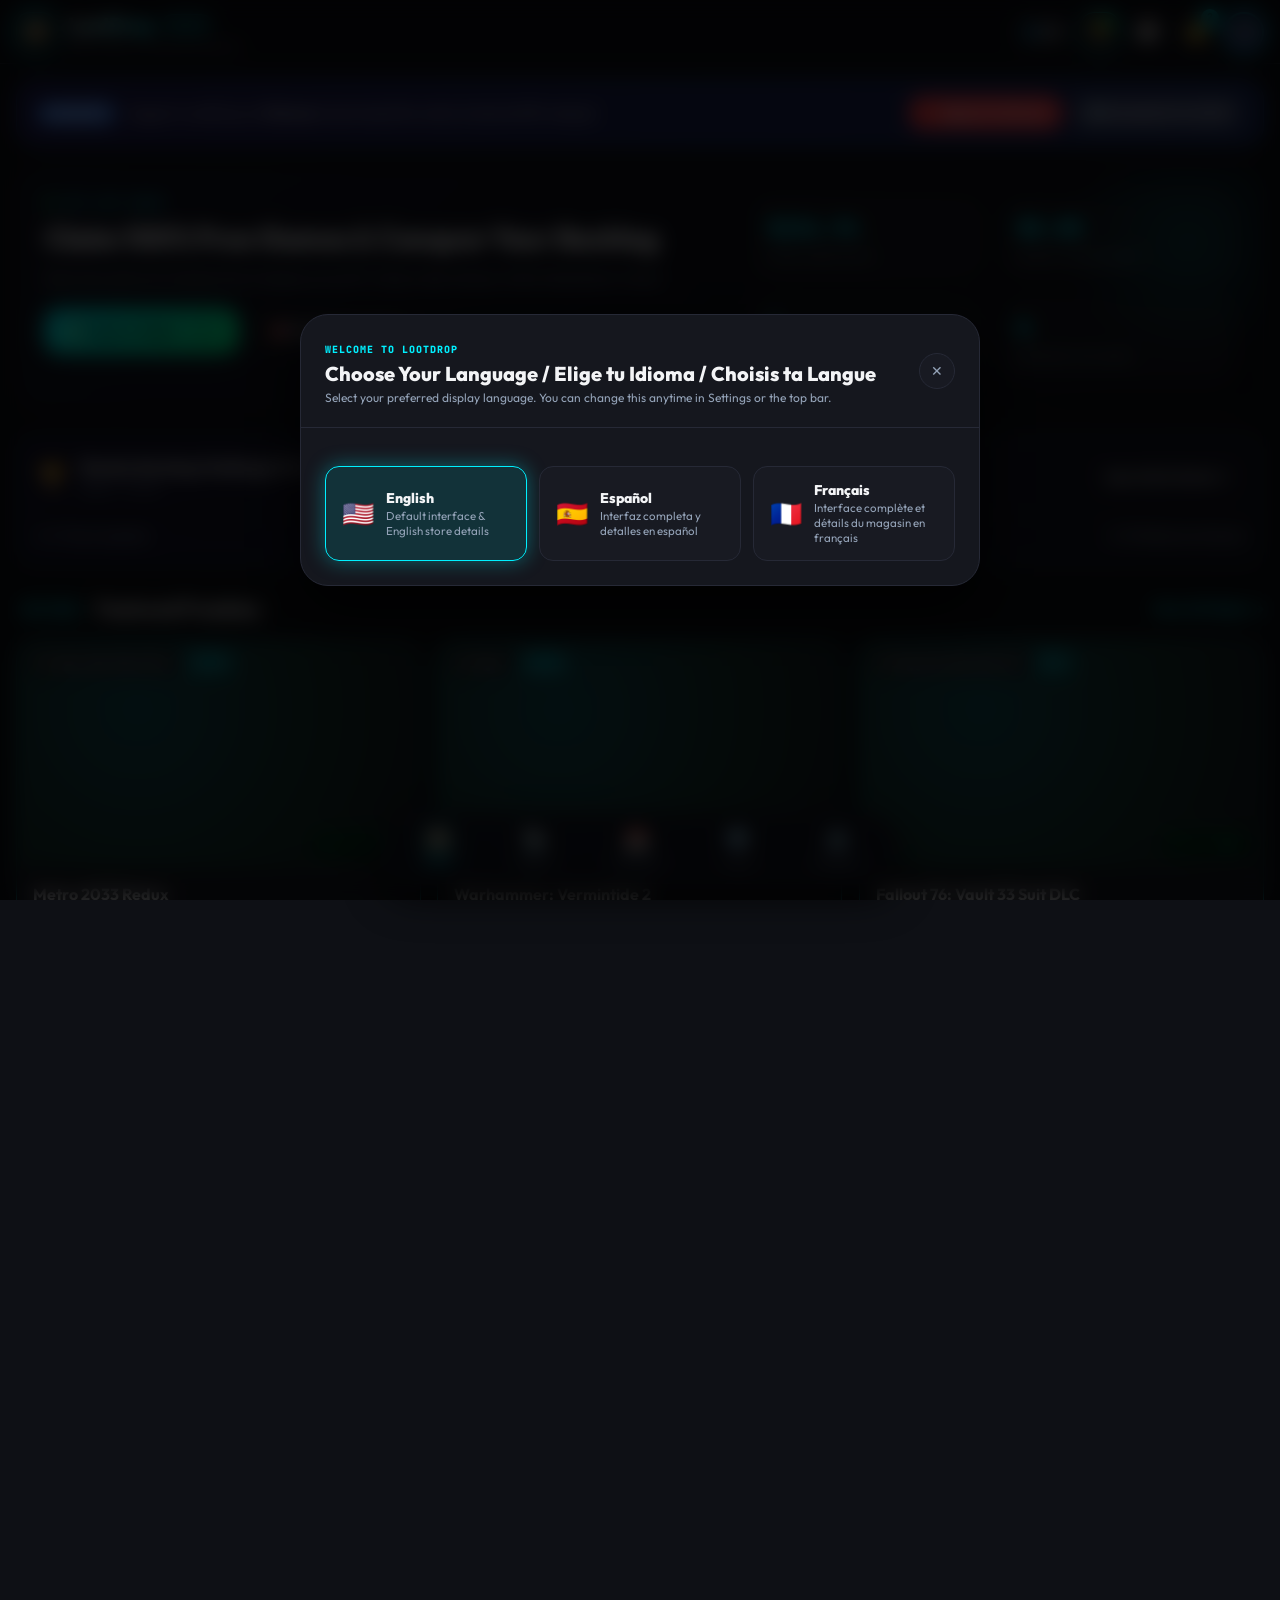
==== commit 1419970b: "feat(i18n): add support for French language Update internationalization infrastructure to include Fr" ====
--- a/docs/index.html
+++ b/docs/index.html
@@ -11,7 +11,7 @@
 <link rel="preconnect" href="https://fonts.googleapis.com">
 <link rel="preconnect" href="https://fonts.gstatic.com" crossorigin>
 <link href="https://fonts.googleapis.com/css2?family=Outfit:wght@400;500;600;700;800;900&family=JetBrains+Mono:wght@400;600;700;800&display=swap" rel="stylesheet">
-<link rel="stylesheet" href="styles.css">
+<link rel="stylesheet" href="styles.css?v=4.2.0">
 </head>
 <body class="theme-cyber-cyan bg-dark">
 <canvas id="confetti-canvas"></canvas>
@@ -44,7 +44,7 @@
 </div>
 </div>
 <div class="top-actions">
-<button class="lang-toggle-pill" id="btn-lang-toggle" data-i18n-title="tip_lang_toggle" title="Switch Language (English / Español)">🌐 EN</button>
+<button class="lang-toggle-pill" id="btn-lang-toggle" data-i18n-title="tip_lang_toggle" title="Switch Language (English / Español / Français)">🌐 EN</button>
 <button class="icon-btn pulse-glow" id="btn-open-challenge" data-i18n-title="tip_challenge" title="Weekly 3×3 Backlog Challenge">
 <span class="btn-emoji">🏆</span>
 <span class="badge-dot" id="challenge-badge"></span>
@@ -276,7 +276,7 @@
 </div>
 <div class="settings-card">
 <h3 class="settings-card-title" data-i18n="set_lang_title">🌐 App & Website Language</h3>
-<p class="settings-card-sub" data-i18n="set_lang_sub">Switch instantly between English and Spanish across all menus, alerts, and challenge tiles.</p>
+<p class="settings-card-sub" data-i18n="set_lang_sub">Switch instantly between English, Spanish, and French across all menus, alerts, and challenge tiles.</p>
 <div class="lang-choice-row">
 <button type="button" class="lang-choice-card active" id="btn-set-lang-en" data-lang="en">
 <span class="lang-flag-emoji">🇺🇸</span>
@@ -290,6 +290,13 @@
 <span class="lang-choice-meta">
 <strong>Español</strong>
 <span data-i18n="lang_es_sub">Interfaz completa y detalles en español</span>
+</span>
+</button>
+<button type="button" class="lang-choice-card" id="btn-set-lang-fr" data-lang="fr">
+<span class="lang-flag-emoji">🇫🇷</span>
+<span class="lang-choice-meta">
+<strong data-i18n="lang_fr_name">Français</strong>
+<span data-i18n="lang_fr_sub">Interface complète et détails du magasin en français</span>
 </span>
 </button>
 </div>
@@ -1001,7 +1008,7 @@
 <div class="modal-header">
 <div class="modal-title-group">
 <span class="modal-badge" data-i18n="lang_modal_badge">WELCOME TO LOOTDROP</span>
-<h2 class="modal-title" data-i18n="lang_modal_title">Choose Your Language / Elige tu Idioma</h2>
+<h2 class="modal-title" data-i18n="lang_modal_title">Choose Your Language / Elige tu Idioma / Choisis ta Langue</h2>
 <p class="modal-subtitle" data-i18n="lang_modal_sub">Select your preferred display language. You can change this anytime in Settings or the top bar.</p>
 </div>
 <button class="close-modal-btn" id="close-lang-modal-btn">✕</button>
@@ -1022,6 +1029,13 @@
 <span data-i18n="lang_es_sub">Interfaz completa y detalles en español</span>
 </span>
 </button>
+<button type="button" class="lang-choice-card" id="btn-pick-lang-fr" data-lang="fr">
+<span class="lang-flag-emoji">🇫🇷</span>
+<span class="lang-choice-meta">
+<strong data-i18n="lang_fr_name">Français</strong>
+<span data-i18n="lang_fr_sub">Interface complète et détails du magasin en français</span>
+</span>
+</button>
 </div>
 </div>
 </div>
@@ -1030,7 +1044,7 @@
 <span class="toast-icon" id="toast-icon">✨</span>
 <span class="toast-message" id="toast-message">Notification message</span>
 </div>
-<script src="i18n.js"></script>
-<script src="app.js"></script>
+<script src="i18n.js?v=4.2.0"></script>
+<script src="app.js?v=4.2.0"></script>
 </body>
 </html>
--- a/docs/styles.css
+++ b/docs/styles.css
@@ -487,7 +487,7 @@
 .settings-link-item.static-credit-item:hover{transform:none;border-color:var(--color-border);background:var(--color-surface-card)}
 .lang-toggle-pill{height:36px;padding:0 11px;border-radius:var(--radius-pill);border:1px solid var(--color-border);background:var(--color-surface-card);color:var(--color-text-main);font-family:var(--font-main);font-size:12px;font-weight:800;letter-spacing:0.4px;cursor:pointer;display:inline-flex;align-items:center;gap:5px;transition:border-color 0.2s,box-shadow 0.2s,transform 0.15s}
 .lang-toggle-pill:hover{border-color:var(--color-primary);box-shadow:var(--glow-primary);transform:translateY(-1px)}
-.lang-choice-row{display:grid;grid-template-columns:repeat(2,minmax(0,1fr));gap:12px;margin-top:14px}
+.lang-choice-row{display:grid;grid-template-columns:repeat(3,minmax(0,1fr));gap:12px;margin-top:14px}
 .lang-choice-card{display:flex;align-items:center;gap:12px;padding:14px 16px;border-radius:var(--radius-md);background:var(--color-surface-card);border:1.5px solid var(--color-border);color:var(--color-text-main);font-family:var(--font-main);text-align:left;cursor:pointer;transition:border-color 0.2s,background 0.2s,box-shadow 0.2s,transform 0.15s}
 .lang-choice-card:hover{border-color:rgba(var(--color-primary-rgb),0.65);background:var(--color-surface-hover);transform:translateY(-1px)}
 .lang-choice-card.active{border-color:var(--color-primary);background:rgba(var(--color-primary-rgb),0.12);box-shadow:var(--glow-primary)}
@@ -495,6 +495,6 @@
 .lang-choice-meta{display:flex;flex-direction:column;gap:2px;min-width:0}
 .lang-choice-meta strong{font-size:14px;font-weight:800;color:var(--color-text-main)}
 .lang-choice-meta span{font-size:11.5px;color:var(--color-text-muted);line-height:1.3}
-.lang-modal-card{max-width:520px}
-@media (max-width:520px){.lang-choice-row{grid-template-columns:1fr}
-}
+.lang-modal-card{max-width:680px}
+@media (max-width:640px){.lang-choice-row{grid-template-columns:1fr}
+}
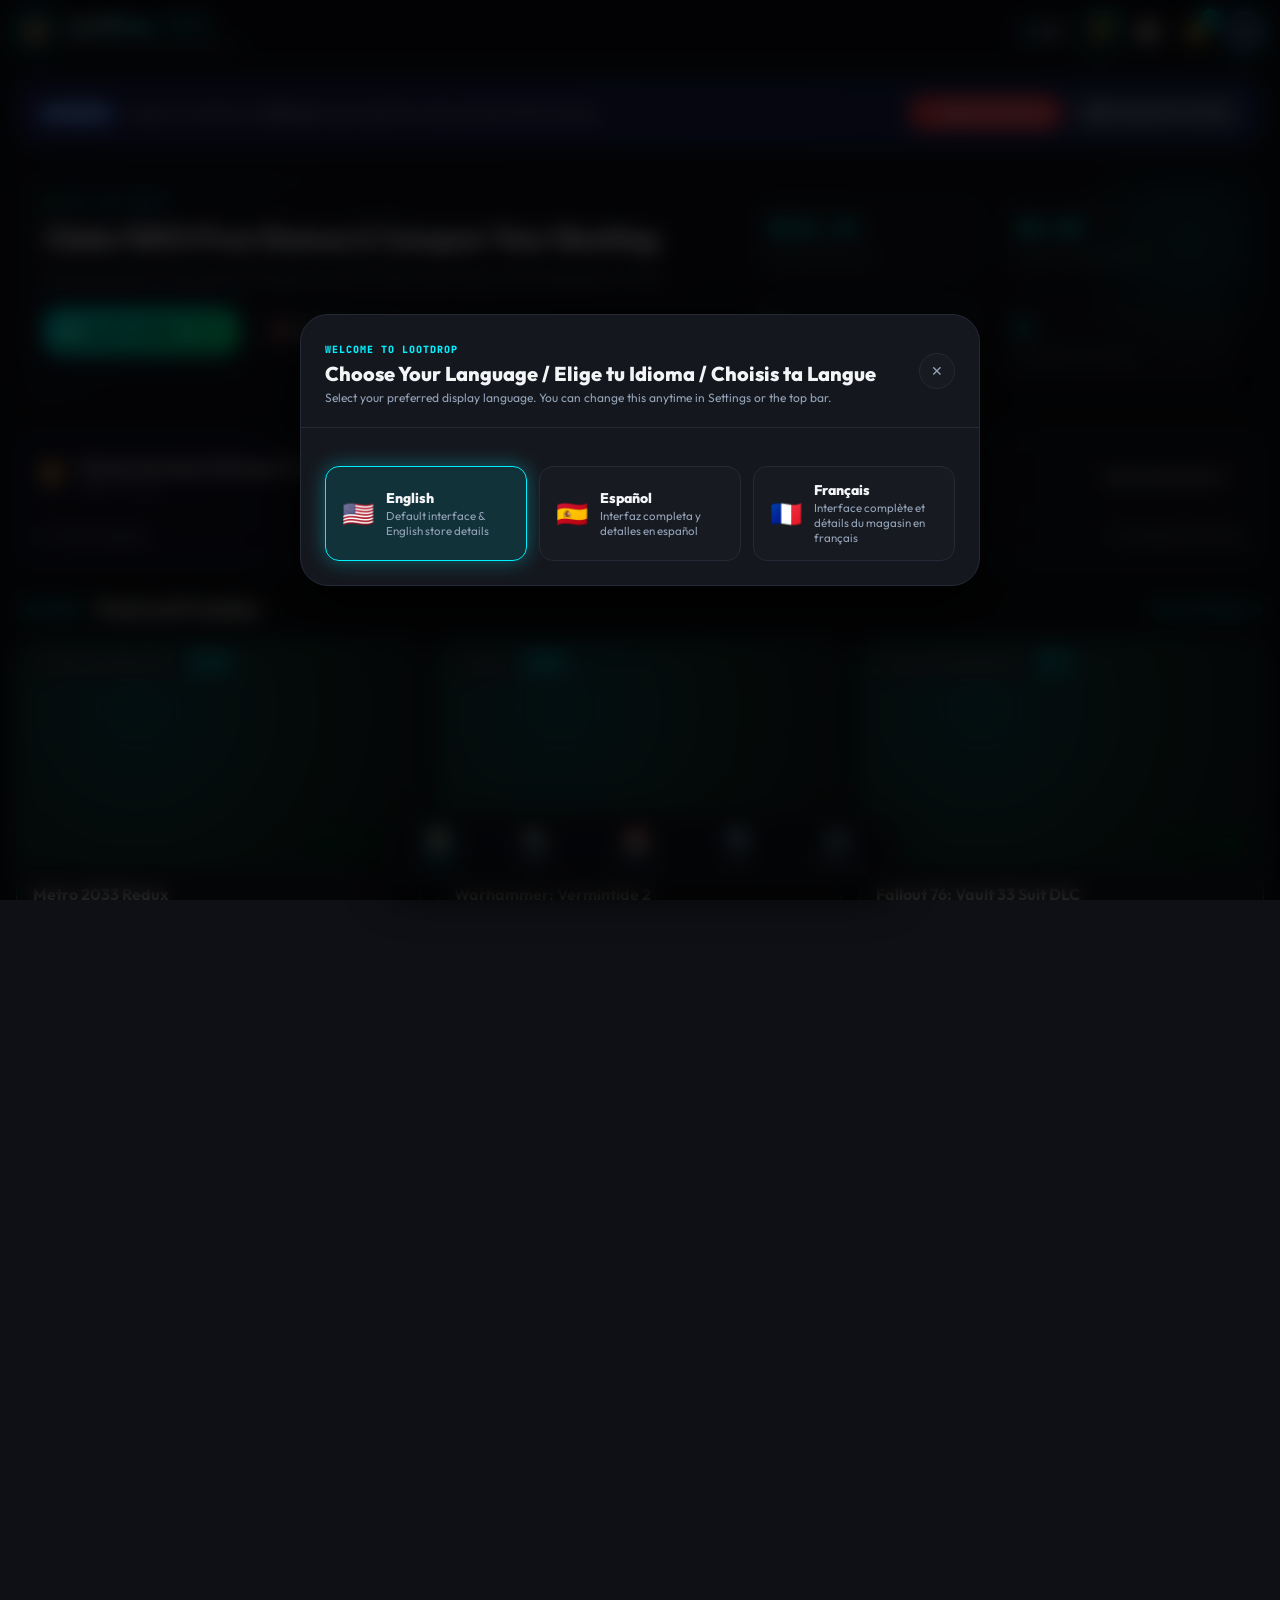
==== commit 25d156d0: "feat: add persistent update installation recovery Implement persistence for pending APK installation" ====
--- a/docs/index.html
+++ b/docs/index.html
@@ -11,7 +11,7 @@
 <link rel="preconnect" href="https://fonts.googleapis.com">
 <link rel="preconnect" href="https://fonts.gstatic.com" crossorigin>
 <link href="https://fonts.googleapis.com/css2?family=Outfit:wght@400;500;600;700;800;900&family=JetBrains+Mono:wght@400;600;700;800&display=swap" rel="stylesheet">
-<link rel="stylesheet" href="styles.css?v=4.2.0">
+<link rel="stylesheet" href="styles.css?v=4.3.0">
 </head>
 <body class="theme-cyber-cyan bg-dark">
 <canvas id="confetti-canvas"></canvas>
@@ -38,7 +38,7 @@
 <div class="brand-text">
 <div class="brand-title-row">
 <span class="brand-name">LootDrop</span>
-<span class="version-badge">V4.2.0</span>
+<span class="version-badge">V4.3.0</span>
 </div>
 <span class="brand-sub" data-i18n="brand_sub">FREE GAME & BACKLOG RADAR</span>
 </div>
@@ -73,8 +73,8 @@
 <a href="https://www.patreon.com/cw/LootDrop" target="_blank" rel="noopener" class="banner-btn patreon-btn" data-i18n="ann_patreon">
 ❤️ Support on Patreon
 </a>
-<a href="https://github.com/BIGBKOG/LootDrop/releases/download/V4.2.0/Lootdrop-V4.2.0.apk" class="banner-btn apk-btn" download data-i18n="ann_apk">
-⬇️ Download V4.2.0 APK
+<a href="https://github.com/BIGBKOG/LootDrop/releases/download/V4.3.0/Lootdrop-V4.3.0.apk" class="banner-btn apk-btn" download data-i18n="ann_apk">
+⬇️ Download V4.3.0 APK
 </a>
 </div>
 </div>
@@ -433,7 +433,7 @@
 <span class="link-icon">📦</span>
 <div class="link-info">
 <strong data-i18n="comm_gh_title">GitHub Releases & APK Downloads</strong>
-<span data-i18n="comm_gh_sub">Latest release: LootDrop V4.2.0 (Build 54)</span>
+<span data-i18n="comm_gh_sub">Latest release: LootDrop V4.3.0 (Build 55)</span>
 </div>
 <span class="link-arrow">↗</span>
 </a>
@@ -461,8 +461,8 @@
 <div class="about-app-meta">
 <div class="about-app-title-row">
 <strong>LootDrop</strong>
-<span class="badge-pill">Web V4.2.0</span>
-<span class="badge-pill">App V4.2.0 (Build 54)</span>
+<span class="badge-pill">Web V4.3.0</span>
+<span class="badge-pill">App V4.3.0 (Build 55)</span>
 </div>
 <p data-i18n="about_desc">Built to track 100% free games, limited-time DLC giveaways, Steam library stats, OSTs, and weekly 3×3 backlog challenges with zero ads and zero tracking.</p>
 </div>
@@ -1044,7 +1044,7 @@
 <span class="toast-icon" id="toast-icon">✨</span>
 <span class="toast-message" id="toast-message">Notification message</span>
 </div>
-<script src="i18n.js?v=4.2.0"></script>
-<script src="app.js?v=4.2.0"></script>
+<script src="i18n.js?v=4.3.0"></script>
+<script src="app.js?v=4.3.0"></script>
 </body>
 </html>
